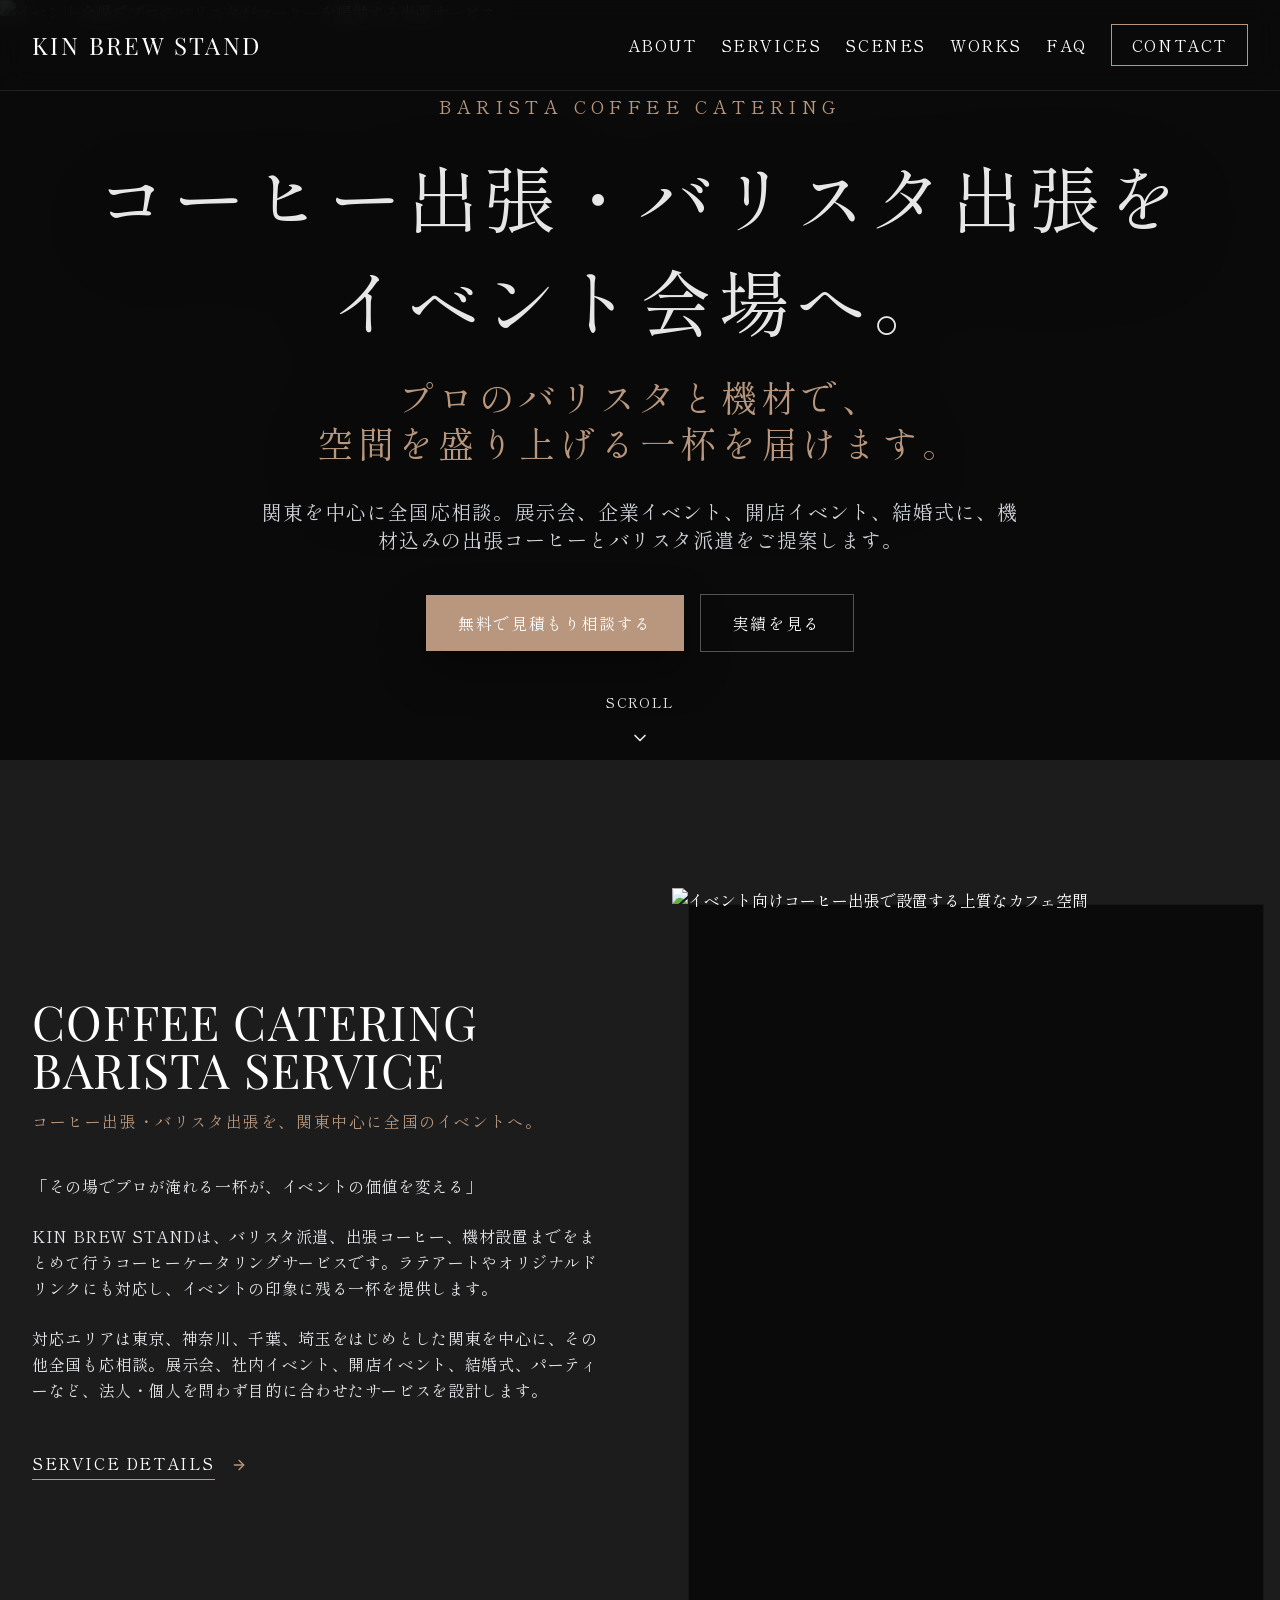
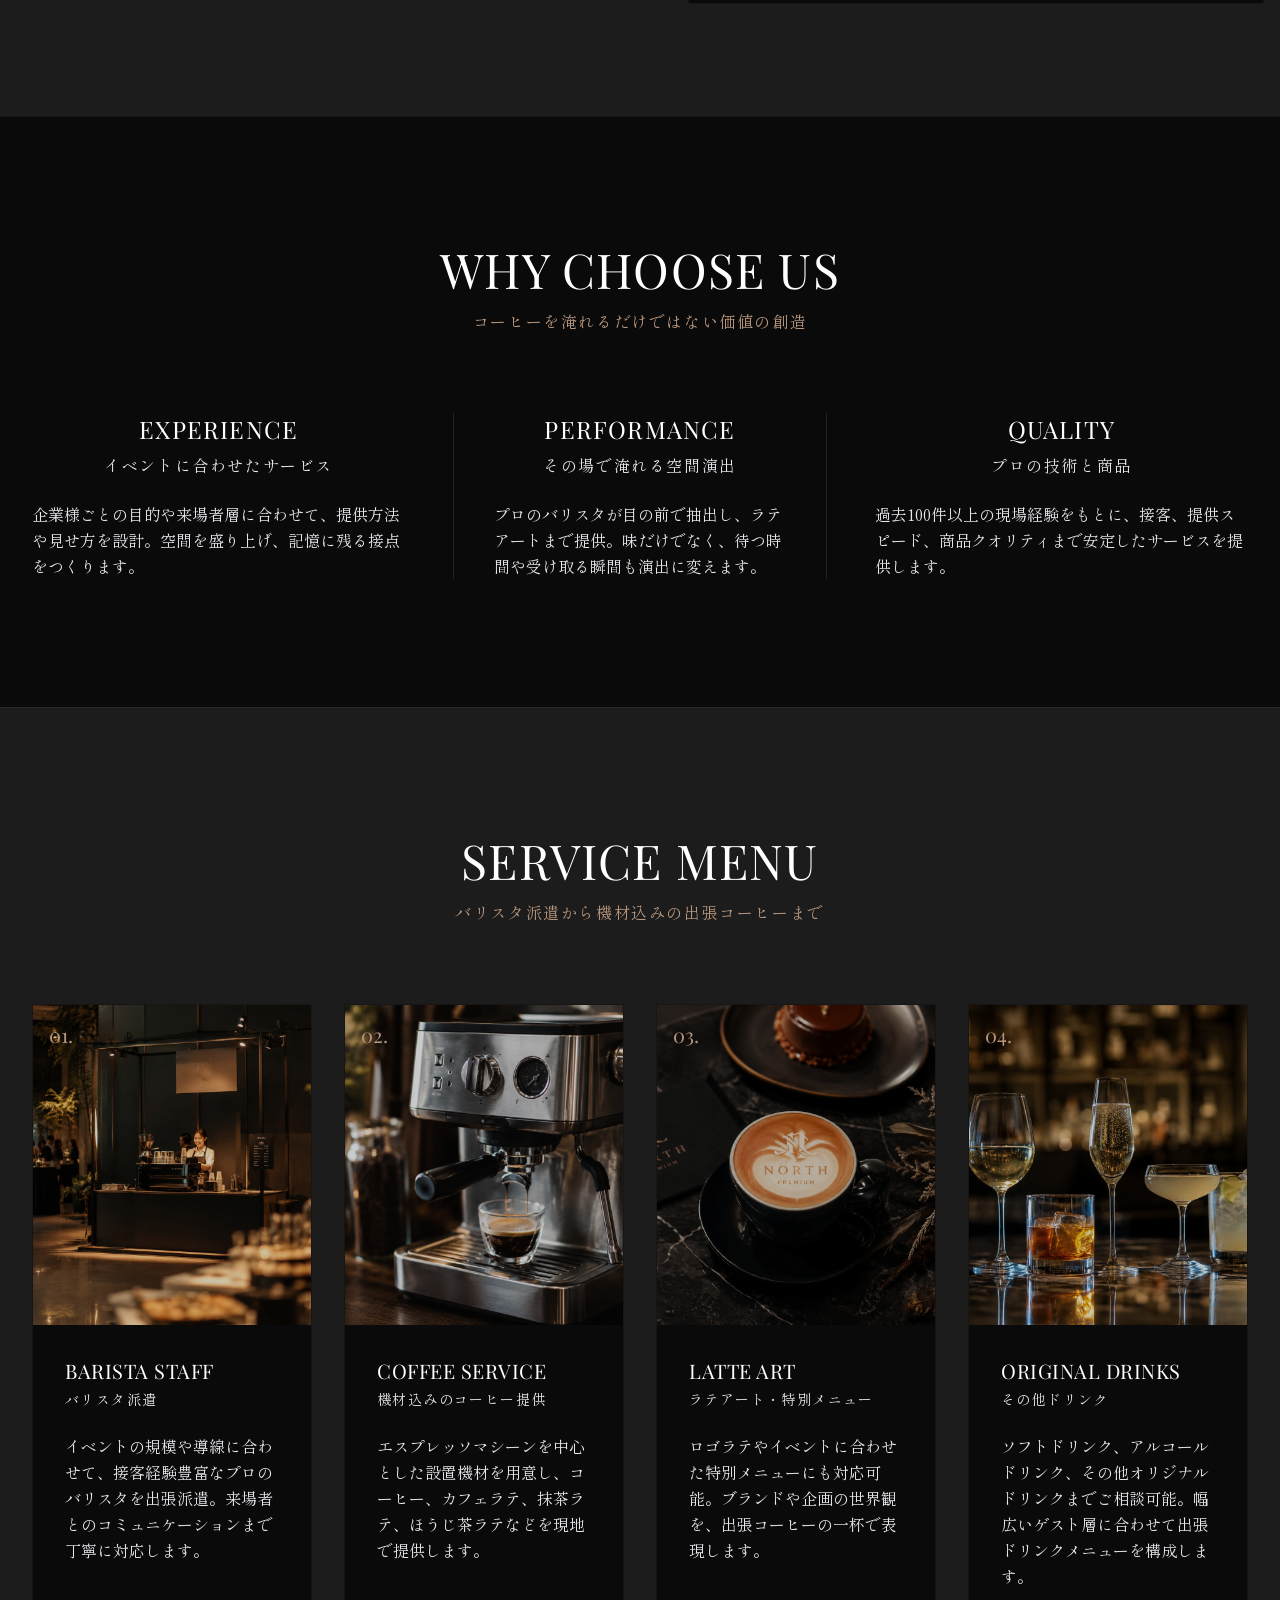
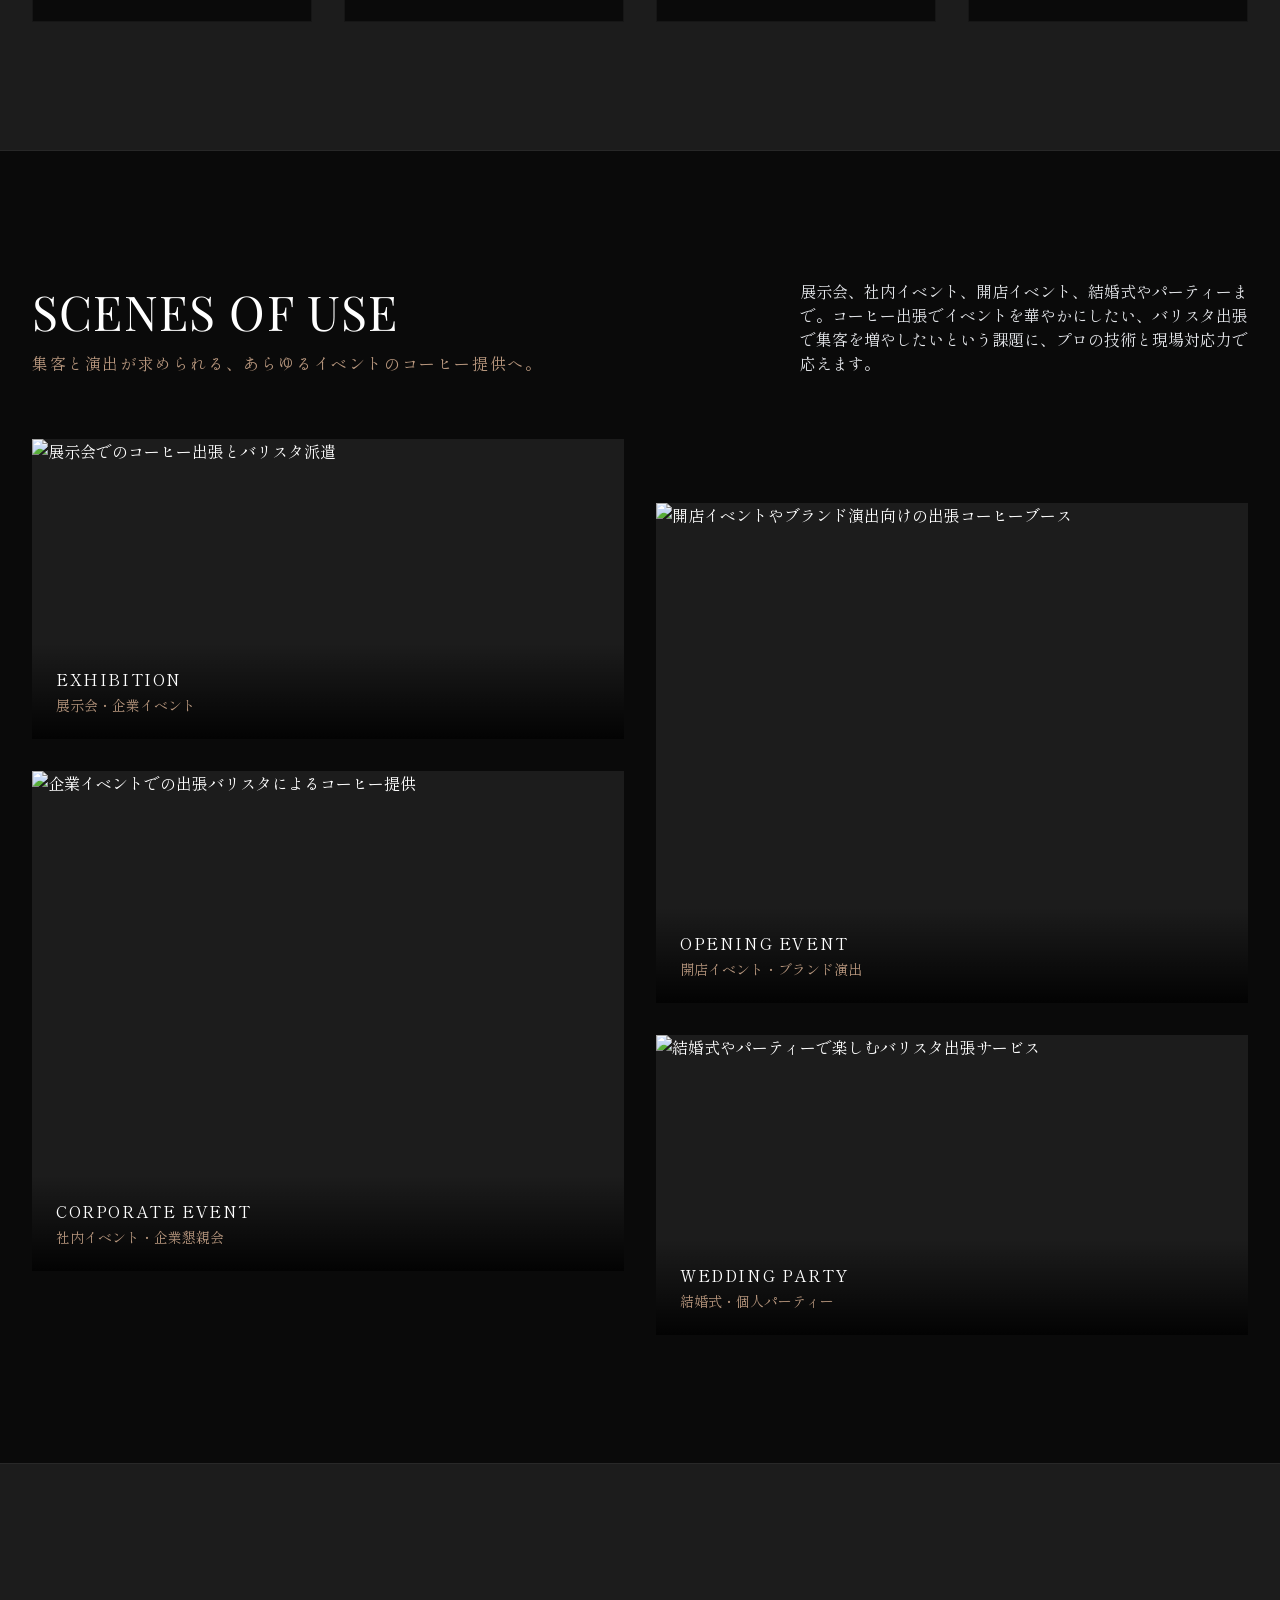
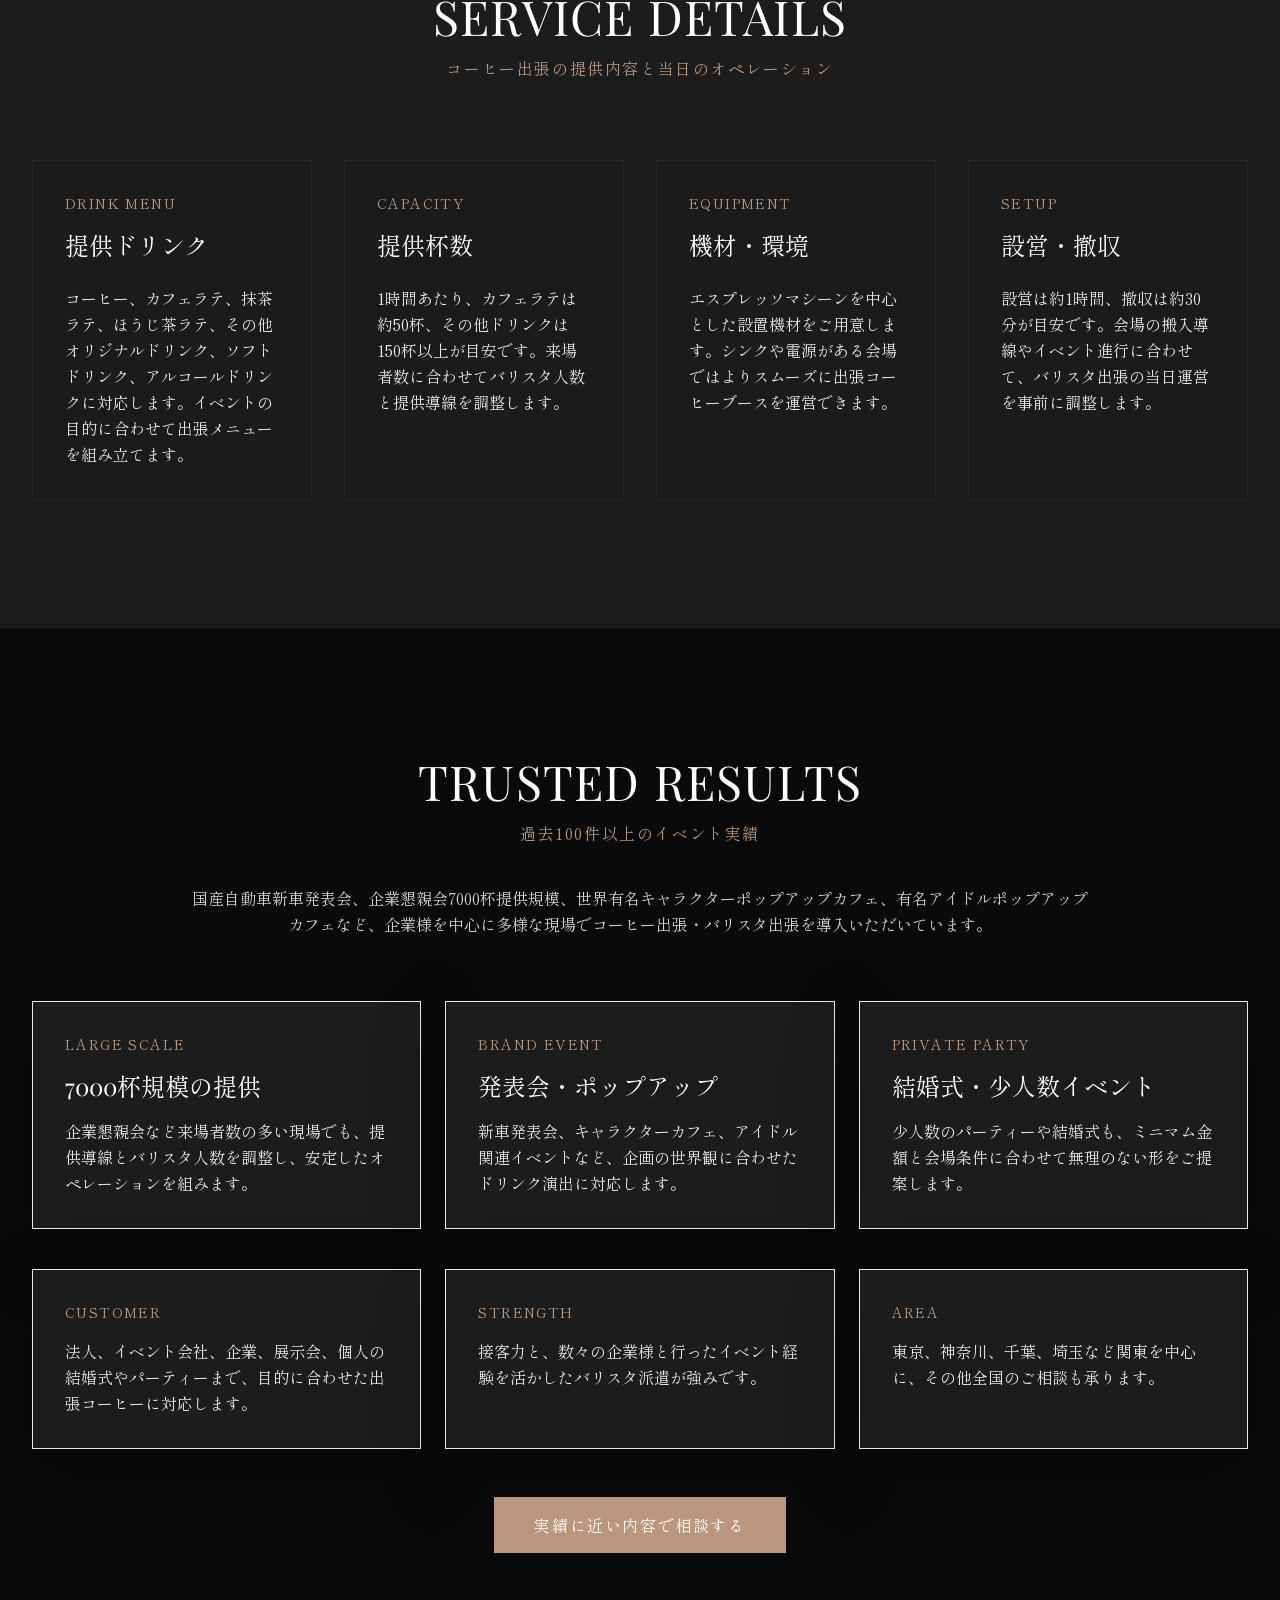
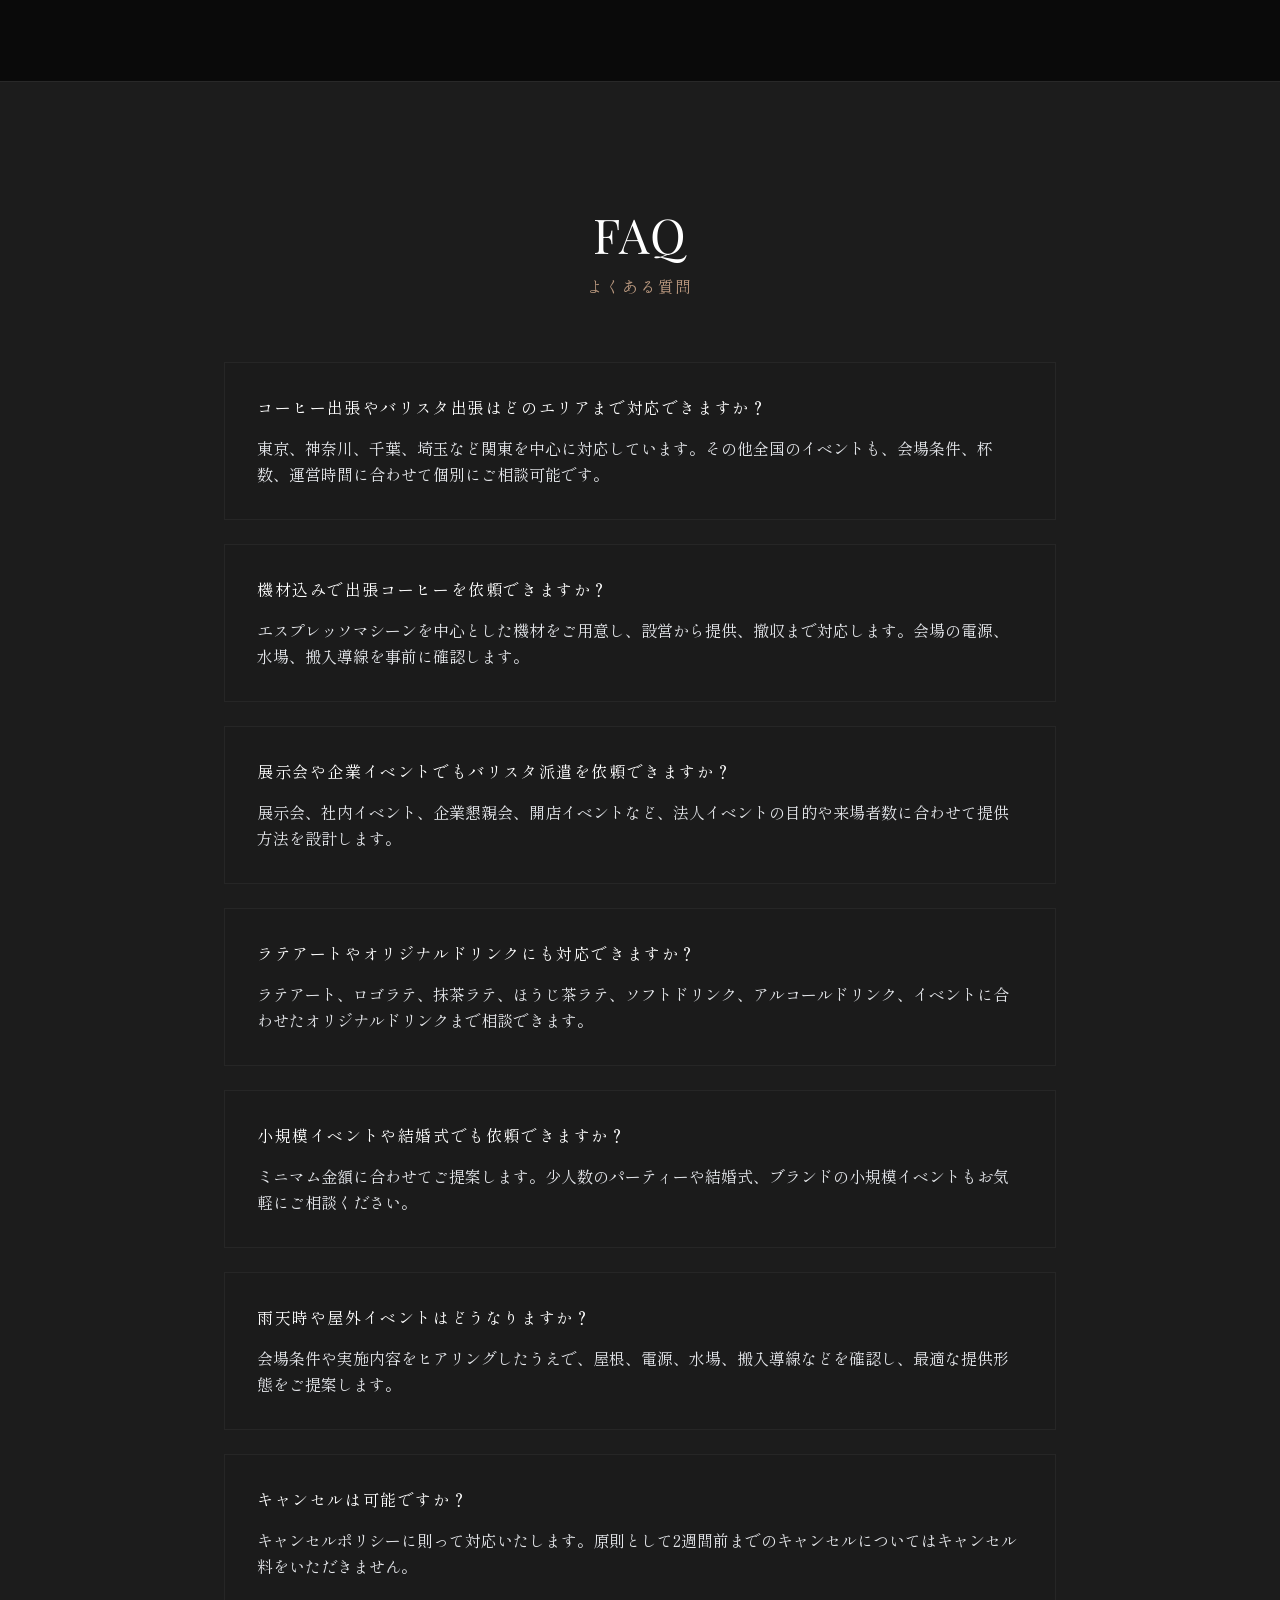
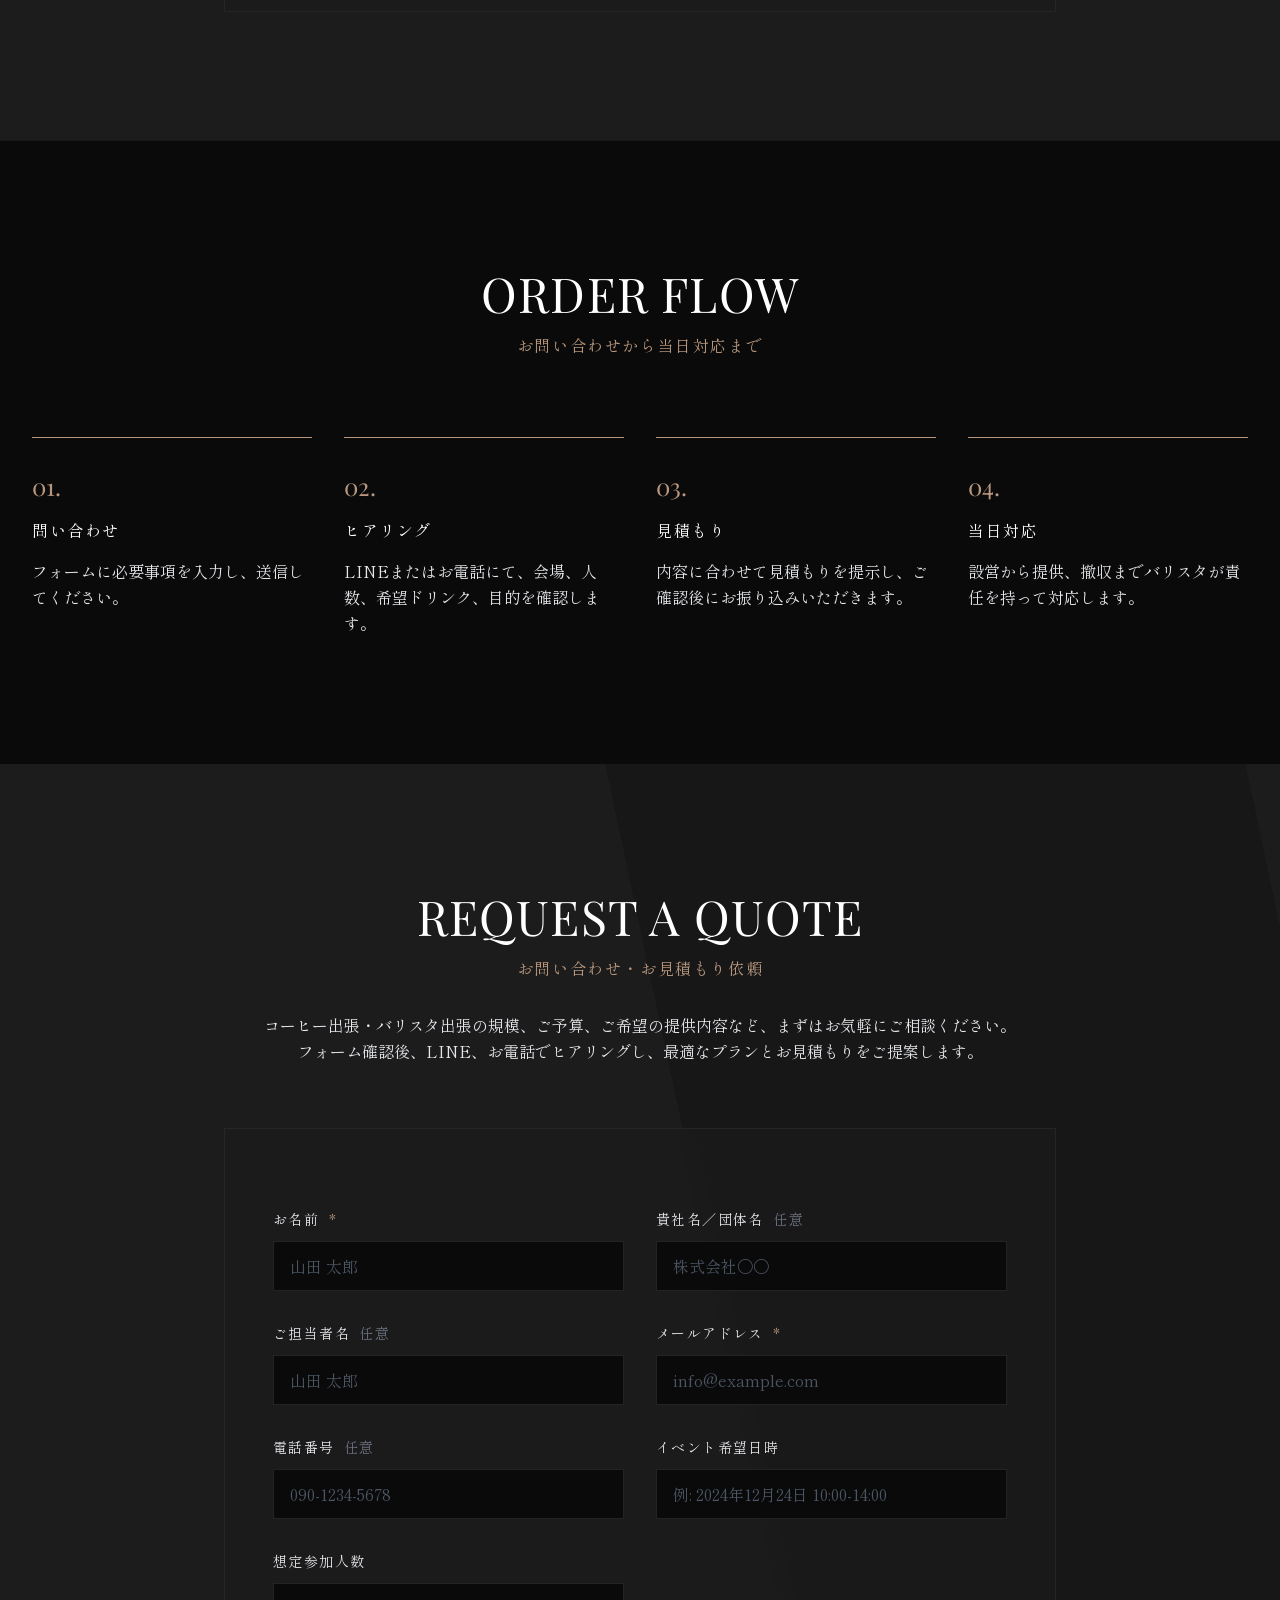
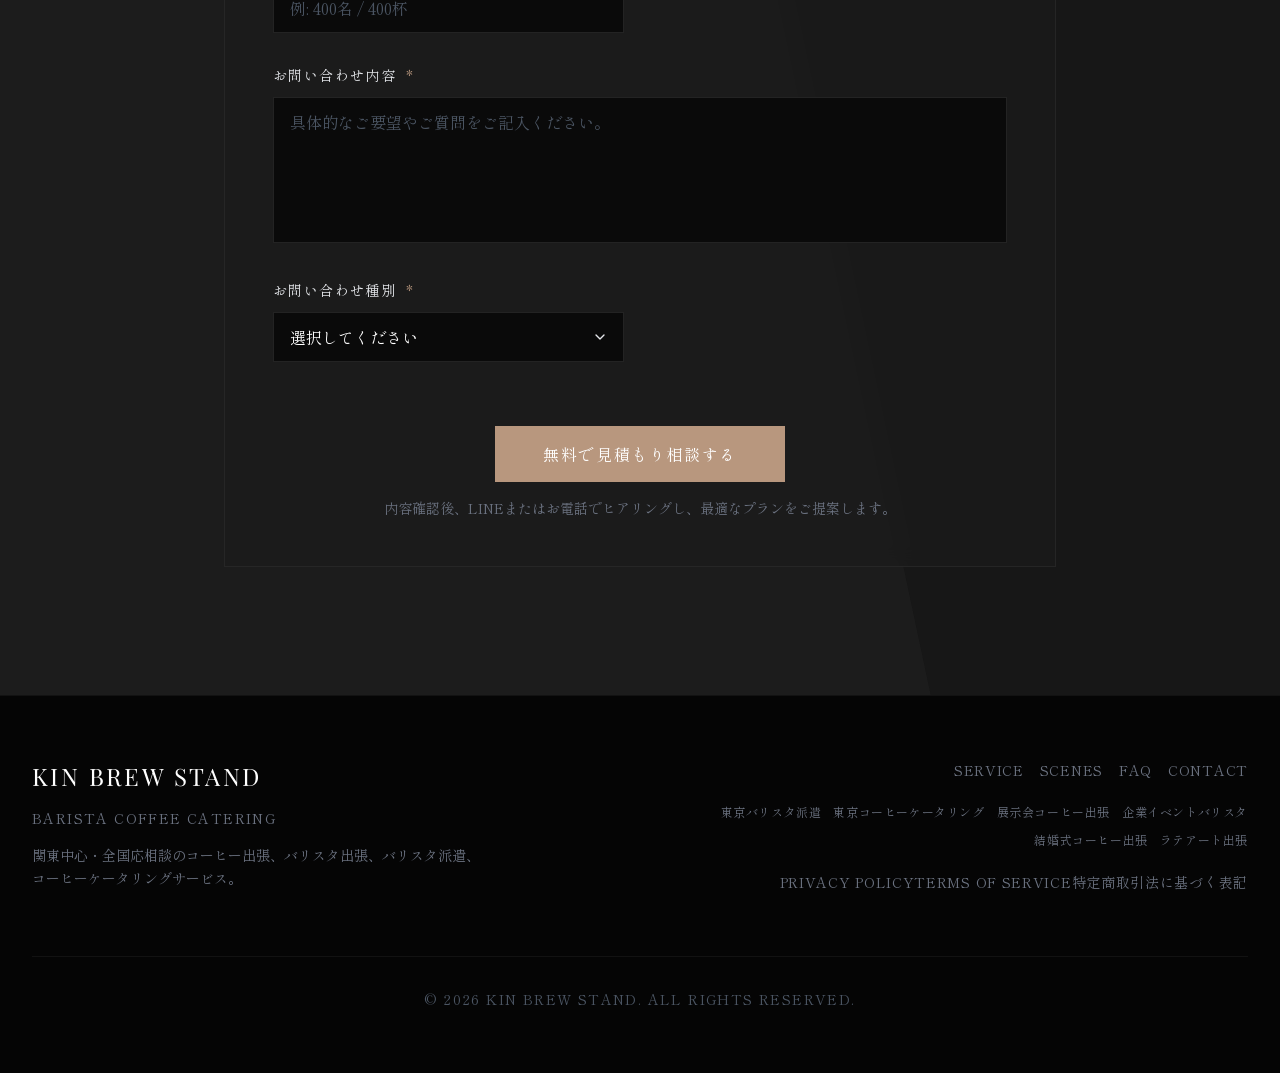
==== index.html @ e9551ecf "Google Search Console 所有権確認用 meta タグを全ページに追加 Co-Authored-By: Claude Opus 4.7 (1M context) <noreply@a" ====
<!DOCTYPE html>
<html lang="ja" title="">
  <head>
    <meta charset="utf-8"/>
    <meta content="width=device-width, initial-scale=1.0" name="viewport"/>
    <meta name="google-site-verification" content="CAPxAKlNbHM6rNiv1caAQM5U3VAvDpaFXAcSjMBrHOE" />
    <title>コーヒー出張・バリスタ出張なら KIN BREW STAND | 関東中心・全国応相談</title>
    <meta content="KIN BREW STANDは、関東を中心に全国応相談のコーヒー出張・バリスタ出張サービスです。プロのバリスタ派遣、機材込みのコーヒー提供、ラテアート、オリジナルドリンクで展示会・企業イベント・結婚式を演出します。" name="description"/>
    <meta content="コーヒー出張,バリスタ出張,出張バリスタ,バリスタ派遣,コーヒーケータリング,出張コーヒー,イベント コーヒー,ラテアート 出張,関東 バリスタ派遣" name="keywords"/>
    <meta content="index, follow, max-image-preview:large" name="robots"/>
    <meta content="telephone=no" name="format-detection"/>
    <meta content="#0A0A0A" name="theme-color"/>
    <link href="https://kin-brew-stand.com/" rel="canonical"/>
    <meta content="コーヒー出張・バリスタ出張なら KIN BREW STAND | 関東中心・全国応相談" property="og:title"/>
    <meta content="プロのバリスタと機材をイベント会場へ。関東を中心に全国応相談で、出張コーヒー、バリスタ派遣、ラテアート、オリジナルドリンクを提供します。" property="og:description"/>
    <meta content="website" property="og:type"/>
    <meta content="https://kin-brew-stand.com/" property="og:url"/>
    <meta content="KIN BREW STAND" property="og:site_name"/>
    <meta content="ja_JP" property="og:locale"/>
    <meta content="https://kin-brew-stand.com/img/hero.jpg" property="og:image"/>
    <meta content="summary_large_image" name="twitter:card"/>
    <meta content="コーヒー出張・バリスタ出張なら KIN BREW STAND" name="twitter:title"/>
    <meta content="関東中心・全国応相談。プロのバリスタ派遣と機材込みの出張コーヒーサービス。" name="twitter:description"/>
    <meta content="https://kin-brew-stand.com/img/hero.jpg" name="twitter:image"/>
    <link href="https://fonts.googleapis.com" rel="preconnect"/>
    <link crossorigin="" href="https://fonts.gstatic.com" rel="preconnect"/>
    <link href="https://fonts.googleapis.com/css2?family=Shippori+Mincho:wght@400;500;600;700&display=swap" rel="stylesheet"/>
    <link href="img/favicon.svg" rel="icon" type="image/svg+xml"/>
    <link href="img/favicon.svg" rel="apple-touch-icon"/>
    <link href="styles/base.css" rel="stylesheet"/>
    <link href="styles/tailwind.generated.css" rel="stylesheet"/>
    <link href="styles/editor-overlays.css" rel="stylesheet"/>
    <link href="styles/theme.css" rel="stylesheet"/>
    <script type="application/ld+json">
      {
        "@context": "https://schema.org",
        "@graph": [
          {
            "@type": "Organization",
            "@id": "https://kin-brew-stand.com/#organization",
            "url": "https://kin-brew-stand.com/",
            "name": "KIN BREW STAND",
            "description": "関東を中心に全国応相談で、バリスタ派遣、機材込みのコーヒー提供、ラテアート、オリジナルドリンクに対応する出張コーヒーケータリングサービスです。",
            "areaServed": [
              {
                "@type": "AdministrativeArea",
                "name": "関東"
              },
              {
                "@type": "Country",
                "name": "日本"
              }
            ]
          },
          {
            "@type": "Service",
            "name": "コーヒー出張・バリスタ出張サービス",
            "serviceType": [
              "コーヒー出張",
              "バリスタ出張",
              "バリスタ派遣",
              "コーヒーケータリング"
            ],
            "provider": {
              "@type": "Organization",
              "@id": "https://kin-brew-stand.com/#organization",
              "name": "KIN BREW STAND"
            },
            "areaServed": "関東中心・全国応相談",
            "description": "展示会、企業イベント、開店イベント、結婚式、パーティーに、プロのバリスタと機材を持ち込み、その場でコーヒーやカフェラテ、ラテアート、オリジナルドリンクを提供します。"
          },
          {
            "@type": "FAQPage",
            "mainEntity": [
              {
                "@type": "Question",
                "name": "コーヒー出張やバリスタ出張はどのエリアまで対応できますか？",
                "acceptedAnswer": {
                  "@type": "Answer",
                  "text": "関東を中心に対応しています。その他全国のイベントも、会場条件、杯数、運営時間に合わせて個別にご相談可能です。"
                }
              },
              {
                "@type": "Question",
                "name": "機材込みで出張コーヒーを依頼できますか？",
                "acceptedAnswer": {
                  "@type": "Answer",
                  "text": "エスプレッソマシーンを中心とした機材をご用意し、設営から提供、撤収まで対応します。会場の電源、水場、搬入導線を事前に確認します。"
                }
              },
              {
                "@type": "Question",
                "name": "展示会や企業イベントでもバリスタ派遣を依頼できますか？",
                "acceptedAnswer": {
                  "@type": "Answer",
                  "text": "展示会、社内イベント、企業懇親会、開店イベントなど、法人イベントの目的や来場者数に合わせて提供方法を設計します。"
                }
              },
              {
                "@type": "Question",
                "name": "ラテアートやオリジナルドリンクにも対応できますか？",
                "acceptedAnswer": {
                  "@type": "Answer",
                  "text": "ラテアート、ロゴラテ、抹茶ラテ、ほうじ茶ラテ、ソフトドリンク、アルコールドリンク、イベントに合わせたオリジナルドリンクまで相談できます。"
                }
              }
            ]
          }
        ]
      }
    </script>
  </head>
  <body>
    <div data-page="home" id="root">
      <div class="min-h-screen bg-primary text-white selection:bg-accent selection:text-white pb-20 md:pb-0">
        <header class="fixed top-0 w-full z-50 transition-all duration-500 bg-[#0A0A0A]/60 backdrop-blur-md border-b border-white/10 py-6" title="">
          <div class="max-w-7xl mx-auto px-4 md:px-6 lg:px-8">
            <div class="flex justify-between items-center">
              <a
                class="site-logo group flex flex-col items-start"
                href="#home"
                style="text-decoration:none;color:inherit">
                <span class="font-serif text-xl md:text-2xl tracking-widest text-white group-hover:text-accent transition-colors duration-300">KIN BREW STAND</span>
              </a>

              <nav class="hidden md:flex items-center gap-4 lg:gap-6" title="">
                <a
                  class="text-sm lg:text-base tracking-widest text-gray-200 hover:text-white transition-colors duration-300"
                  href="#about"
                  style="text-decoration:none;color:inherit">ABOUT</a>
                <a
                  class="text-sm lg:text-base tracking-widest text-gray-200 hover:text-white transition-colors duration-300"
                  href="#services"
                  style="text-decoration:none;color:inherit">SERVICES</a>
                <a
                  class="text-sm lg:text-base tracking-widest text-gray-200 hover:text-white transition-colors duration-300"
                  href="#scenes"
                  style="text-decoration:none;color:inherit">
                  SCENES
                </a>
                <a
                  class="text-sm lg:text-base tracking-widest text-gray-200 hover:text-white transition-colors duration-300"
                  href="#works"
                  style="text-decoration:none;color:inherit">WORKS</a>
                <a
                  class="text-sm lg:text-base tracking-widest text-gray-200 hover:text-white transition-colors duration-300"
                  href="#faq"
                  style="text-decoration:none;color:inherit">FAQ</a>
                <a
                  class="px-5 py-2 border border-accent text-accent hover:bg-accent hover:text-white transition-all duration-300 text-sm lg:text-base tracking-widest"
                  href="#contact"
                  style="text-decoration:none;color:inherit">CONTACT</a>
              </nav>

              <button
                aria-controls="mobile-menu"
                aria-expanded="false"
                aria-label="Toggle menu"
                class="md:hidden text-white p-2"
                id="mobile-menu-button">
                <svg
                  aria-hidden="true"
                  class="lucide lucide-menu w-6 h-6"
                  fill="none"
                  height="24"
                  id="mobile-menu-icon"
                  stroke="currentColor"
                  stroke-linecap="round"
                  stroke-linejoin="round"
                  stroke-width="2"
                  viewbox="0 0 24 24"
                  width="24"
                  xmlns="http://www.w3.org/2000/svg">
                  <path d="M4 12h16">
                  </path>
                  <path d="M4 18h16">
                  </path>
                  <path d="M4 6h16">
                  </path>
                </svg>
                <svg
                  aria-hidden="true"
                  class="lucide lucide-x w-6 h-6 hidden"
                  fill="none"
                  height="24"
                  id="mobile-close-icon"
                  stroke="currentColor"
                  stroke-linecap="round"
                  stroke-linejoin="round"
                  stroke-width="2"
                  viewbox="0 0 24 24"
                  width="24"
                  xmlns="http://www.w3.org/2000/svg">
                  <path d="M18 6 6 18">
                  </path>
                  <path d="m6 6 12 12">
                  </path>
                </svg>
              </button>
            </div>
          </div>
          <div
            class="md:hidden absolute top-full left-0 w-full bg-[#0A0A0A]/60 backdrop-blur-md border-b border-white/10 transition-all duration-300 overflow-hidden max-h-0 opacity-0"
            id="mobile-menu">
            <div class="flex flex-col px-4 py-6 space-y-6">
              <a
                class="text-left text-base tracking-widest text-gray-300 hover:text-accent"
                href="#about"
                style="text-decoration:none;color:inherit">ABOUT</a>
              <a
                class="text-left text-base tracking-widest text-gray-300 hover:text-accent"
                href="#services"
                style="text-decoration:none;color:inherit">SERVICES</a>
              <a
                class="text-left text-base tracking-widest text-gray-300 hover:text-accent"
                href="#scenes"
                style="text-decoration:none;color:inherit">
                SCENES
              </a>
              <a
                class="text-left text-base tracking-widest text-gray-300 hover:text-accent"
                href="#works"
                style="text-decoration:none;color:inherit">WORKS</a>
              <a
                class="text-left text-base tracking-widest text-gray-300 hover:text-accent"
                href="#faq"
                style="text-decoration:none;color:inherit">FAQ</a>
              <a
                class="w-full px-6 py-3 bg-accent text-white text-base tracking-widest text-center"
                href="#contact"
                style="text-decoration:none;color:inherit">CONTACT</a>
            </div>
          </div>
        </header>

        <main>

          <section class="relative w-full min-h-screen md:min-h-[760px] flex items-center justify-center overflow-hidden bg-primary py-28 md:py-0" id="home">
            <div class="absolute inset-0 z-0">
              <img
                alt="イベント会場でプロのバリスタがコーヒーを提供する出張サービス"
                class="w-full h-full object-cover opacity-60"
                fetchpriority="high"
                src="https://kin-brew-stand.com/img/hero.jpg"
                title=""/>
              <div class="absolute inset-0 bg-gradient-to-b from-[#0A0A0A]/60 via-[#0A0A0A]/40 to-[#0A0A0A] pointer-events-none">
              </div>
            </div>
            <div class="relative z-10 max-w-7xl mx-auto px-4 md:px-6 lg:px-8 w-full flex flex-col items-center text-center mt-20" title="">
              <div class="opacity-0 animate-fadeIn">
                <p class="text-accent tracking-[0.3em] text-base md:text-lg mb-6 font-light">
                  BARISTA COFFEE CATERING
                </p>
              </div>
              <h1 class="font-serif text-3xl md:text-5xl lg:text-6xl xl:text-7xl text-white tracking-[0.08em] mb-8 opacity-0 animate-slideInUp delay-200 drop-shadow-[0_18px_45px_rgba(0,0,0,0.45)]" style="font-family:'Shippori Mincho', serif;" title="">
                <span class="block leading-[1.45] text-white/90">コーヒー出張・バリスタ出張を<br class="hidden md:block">イベント会場へ。</span>
                <span class="block mt-5 text-lg md:text-2xl lg:text-3xl xl:text-4xl font-normal tracking-[0.12em] text-white/90"><span class="leading-[1.3] text-accent">プロのバリスタと機材で、<br>空間を盛り上げる一杯を届けます。</span></span>
              </h1>
              <p class="text-gray-300 text-lg md:text-xl font-light tracking-wider max-w-3xl mx-auto opacity-0 animate-slideInUp delay-400" title="">
                関東を中心に全国応相談。展示会、企業イベント、開店イベント、結婚式に、機材込みの出張コーヒーとバリスタ派遣をご提案します。
              </p>
              <div class="mt-10 flex flex-col sm:flex-row items-center justify-center gap-4 opacity-0 animate-fadeIn delay-500">
                <a
                  class="w-full sm:w-auto px-8 py-4 bg-accent text-white hover:bg-[#A6856C] transition-colors tracking-widest text-base shadow-[0_18px_45px_rgba(0,0,0,0.35)]"
                  href="#contact"
                  style="text-decoration:none;color:inherit">無料で見積もり相談する</a>
                <a
                  class="w-full sm:w-auto px-8 py-4 border border-white/30 text-white hover:border-accent hover:text-accent transition-colors tracking-widest text-base"
                  href="#works"
                  style="text-decoration:none;color:inherit">実績を見る</a>
              </div>

              <div class="mt-10 opacity-0 animate-fadeIn delay-500">
                <button class="flex flex-col items-center text-gray-200 hover:text-accent transition-colors duration-300">
                  <span class="text-sm tracking-widest mb-4">SCROLL</span>
                  <svg
                    aria-hidden="true"
                    class="lucide lucide-chevron-down w-5 h-5 animate-bounce-subtle"
                    fill="none"
                    height="24"
                    stroke="currentColor"
                    stroke-linecap="round"
                    stroke-linejoin="round"
                    stroke-width="2"
                    viewbox="0 0 24 24"
                    width="24"
                    xmlns="http://www.w3.org/2000/svg">
                    <path d="m6 9 6 6 6-6">
                    </path>
                  </svg>
                </button>
              </div>
            </div>
          </section>

          <section
            class="w-full bg-secondary py-24 md:py-32"
            id="about"
            title="">
            <div class="max-w-7xl mx-auto px-4 md:px-6 lg:px-8">
              <div class="grid grid-cols-1 lg:grid-cols-2 gap-16 items-center opacity-100">
                <div class="transition-all duration-1000 animate-slideInLeft">
                  <h2 class="font-serif text-3xl md:text-5xl text-white mb-4 tracking-wide">
                    COFFEE CATERING
                    <br/>
                    BARISTA SERVICE
                  </h2>
                  <p class="text-accent tracking-widest text-base mb-10">
                    コーヒー出張・バリスタ出張を、関東中心に全国のイベントへ。
                  </p>
                  <div class="space-y-6 text-gray-200 font-light leading-relaxed tracking-[0.04em]" style="font-family:'Shippori Mincho', serif;">
                    <p>
                      「その場でプロが淹れる一杯が、イベントの価値を変える」
                    </p>
                    <p>
                      KIN BREW STANDは、バリスタ派遣、出張コーヒー、機材設置までをまとめて行うコーヒーケータリングサービスです。ラテアートやオリジナルドリンクにも対応し、イベントの印象に残る一杯を提供します。
                    </p>
                    <p>
                      対応エリアは東京、神奈川、千葉、埼玉をはじめとした関東を中心に、その他全国も応相談。展示会、社内イベント、開店イベント、結婚式、パーティーなど、法人・個人を問わず目的に合わせたサービスを設計します。
                    </p>
                  </div>
                  <div class="mt-12">
                    <a
                      class="flex items-center gap-4 text-base tracking-widest text-white group"
                      href="#details"
                      style="text-decoration:none;color:inherit">
                      <span class="border-b border-accent pb-1 group-hover:text-accent transition-colors">SERVICE DETAILS</span>
                      <svg
                        aria-hidden="true"
                        class="lucide lucide-arrow-right w-4 h-4 text-accent group-hover:translate-x-2 transition-transform"
                        fill="none"
                        height="24"
                        stroke="currentColor"
                        stroke-linecap="round"
                        stroke-linejoin="round"
                        stroke-width="2"
                        viewbox="0 0 24 24"
                        width="24"
                        xmlns="http://www.w3.org/2000/svg">
                        <path d="M5 12h14">
                        </path>
                        <path d="m12 5 7 7-7 7">
                        </path>
                      </svg>
                    </a>
                  </div>
                </div>
                <div class="relative h-[500px] lg:h-[700px] w-full transition-all duration-1000 delay-200 animate-slideInRight">
                  <div class="absolute inset-0 bg-primary transform translate-x-4 translate-y-4 border border-white/5" title="">
                  </div>
                  <img
                    alt="イベント向けコーヒー出張で設置する上質なカフェ空間"
                    class="absolute inset-0 w-full h-full object-cover grayscale-[20%] contrast-125"
                    loading="lazy"
                    src="https://kin-brew-stand.com/img/about.jpg"
                    title=""/>
                </div>
              </div>
            </div>
          </section>

          <section
            class="w-full bg-primary py-24 md:py-32 border-t border-white/5"
            id="features"
            title="">
            <div class="max-w-7xl mx-auto px-4 md:px-6 lg:px-8">
              <div class="text-center mb-20">
                <h2 class="font-serif text-3xl md:text-5xl text-white mb-4 tracking-wide">
                  WHY CHOOSE US
                </h2>
                <p class="text-accent tracking-widest text-base">
                  コーヒーを淹れるだけではない価値の創造
                </p>
              </div>
              <div class="grid grid-cols-1 md:grid-cols-3 gap-12" title="">
                <div class="flex flex-col items-center text-center transition-all duration-700 opacity-100 translate-y-0" style="transition-delay: 0ms;">
                  <h3 class="font-serif text-2xl text-white mb-2 tracking-wider">
                    EXPERIENCE
                  </h3>
                  <p class="text-base text-gray-200 tracking-widest mb-6">
                    イベントに合わせたサービス
                  </p>
                  <p class="text-gray-200 font-light leading-relaxed text-base text-left">
                    企業様ごとの目的や来場者層に合わせて、提供方法や見せ方を設計。空間を盛り上げ、記憶に残る接点をつくります。
                  </p>
                </div>
                <div class="flex flex-col items-center text-center border-y md:border-y-0 md:border-x border-white/10 py-10 md:py-0 md:px-10 transition-all duration-700 opacity-100 translate-y-0" style="transition-delay: 200ms;">
                  <h3 class="font-serif text-2xl text-white mb-2 tracking-wider">
                    PERFORMANCE
                  </h3>
                  <p class="text-base text-gray-200 tracking-widest mb-6">
                    その場で淹れる空間演出
                  </p>
                  <p class="text-gray-200 font-light leading-relaxed text-base text-left">
                    プロのバリスタが目の前で抽出し、ラテアートまで提供。味だけでなく、待つ時間や受け取る瞬間も演出に変えます。
                  </p>
                </div>
                <div class="flex flex-col items-center text-center transition-all duration-700 opacity-100 translate-y-0" style="transition-delay: 400ms;">
                   <h3 class="font-serif text-2xl text-white mb-2 tracking-wider">
                    QUALITY
                  </h3>
                  <p class="text-base text-gray-200 tracking-widest mb-6">
                    プロの技術と商品
                  </p>
                  <p class="text-gray-200 font-light leading-relaxed text-base text-left">
                    過去100件以上の現場経験をもとに、接客、提供スピード、商品クオリティまで安定したサービスを提供します。
                  </p>
                </div>
              </div>
            </div>
          </section>

          <section
            class="w-full bg-secondary py-24 md:py-32 border-y border-white/5"
            id="services"
            title="">
            <div class="max-w-7xl mx-auto px-4 md:px-6 lg:px-8">
              <div class="text-center mb-20">
                <h2 class="font-serif text-3xl md:text-5xl text-white mb-4 tracking-wide">
                  SERVICE MENU
                </h2>
                <p class="text-accent tracking-widest text-base">
                  バリスタ派遣から機材込みの出張コーヒーまで
                </p>
              </div>
              <div class="grid grid-cols-1 md:grid-cols-2 lg:grid-cols-4 gap-8">
                <div class="group relative flex flex-col bg-primary border border-white/5 overflow-hidden transition-all duration-700 opacity-100 translate-y-0" style="transition-delay: 0ms;">
                  <div class="relative h-80 overflow-hidden">
                    <div class="absolute inset-0 bg-black/20 z-10">
                    </div>
                    <img
                      alt="イベント会場で接客する出張バリスタスタッフ"
                      class="w-full h-full object-cover transform group-hover:scale-110 transition-transform duration-1000"
                      loading="lazy"
                      src="img/barista-staff.png"/>
                    <div class="absolute top-4 left-4 z-20">
                      <span class="font-serif text-accent text-xl">01.</span>
                    </div>
                  </div>
                  <div class="p-8 flex flex-col flex-grow">
                    <h3 class="font-serif text-xl text-white mb-1 tracking-wide">
                      BARISTA STAFF
                    </h3>
                    <p class="text-sm text-gray-200 tracking-widest mb-6 uppercase">
                      バリスタ派遣
                    </p>
                    <p class="text-base text-gray-200 font-light leading-relaxed ">
                      イベントの規模や導線に合わせて、接客経験豊富なプロのバリスタを出張派遣。来場者とのコミュニケーションまで丁寧に対応します。
                    </p>
                  </div>
                </div>
                <div class="group relative flex flex-col bg-primary border border-white/5 overflow-hidden transition-all duration-700 opacity-100 translate-y-0" style="transition-delay: 150ms;">
                  <div class="relative h-80 overflow-hidden">
                    <div class="absolute inset-0 bg-black/20 z-10">
                    </div>
                    <img
                      alt="機材込みで提供する出張コーヒーサービス"
                      class="w-full h-full object-cover transform group-hover:scale-110 transition-transform duration-1000"
                      loading="lazy"
                      src="img/macine.png"/>
                    <div class="absolute top-4 left-4 z-20">
                      <span class="font-serif text-accent text-xl">02.</span>
                    </div>
                  </div>
                  <div class="p-8 flex flex-col flex-grow">
                    <h3 class="font-serif text-xl text-white mb-1 tracking-wide">
                      COFFEE SERVICE
                    </h3>
                    <p class="text-sm text-gray-200 tracking-widest mb-6 uppercase">
                      機材込みのコーヒー提供
                    </p>
                    <p class="text-base text-gray-200 font-light leading-relaxed ">
                      エスプレッソマシーンを中心とした設置機材を用意し、コーヒー、カフェラテ、抹茶ラテ、ほうじ茶ラテなどを現地で提供します。
                    </p>
                  </div>
                </div>
                <div class="group relative flex flex-col bg-primary border border-white/5 overflow-hidden transition-all duration-700 opacity-100 translate-y-0" style="transition-delay: 300ms;">
                  <div class="relative h-80 overflow-hidden">
                    <div class="absolute inset-0 bg-black/20 z-10">
                    </div>
                    <img
                      alt="出張バリスタが提供するラテアート"
                      class="w-full h-full object-cover transform group-hover:scale-110 transition-transform duration-1000"
                      loading="lazy"
                      src="img/late.png"/>
                    <div class="absolute top-4 left-4 z-20">
                      <span class="font-serif text-accent text-xl">03.</span>
                    </div>
                  </div>
                  <div class="p-8 flex flex-col flex-grow" title="">
                    <h3 class="font-serif text-xl text-white mb-1 tracking-wide">
                      LATTE ART
                    </h3>
                    <p class="text-sm text-gray-200 tracking-widest mb-6 uppercase">
                      ラテアート・特別メニュー
                    </p>
                    <p class="text-base text-gray-200 font-light leading-relaxed ">
                      ロゴラテやイベントに合わせた特別メニューにも対応可能。ブランドや企画の世界観を、出張コーヒーの一杯で表現します。
                    </p>
                  </div>
                </div>
                <div class="group relative flex flex-col bg-primary border border-white/5 overflow-hidden transition-all duration-700 opacity-100 translate-y-0" style="transition-delay: 450ms;">
                  <div class="relative h-80 overflow-hidden">
                    <div class="absolute inset-0 bg-black/20 z-10">
                    </div>
                    <img
                      alt="イベントに合わせたオリジナルドリンクの出張提供"
                      class="w-full h-full object-cover transform group-hover:scale-110 transition-transform duration-1000"
                      loading="lazy"
                      src="img/drink.png"/>
                    <div class="absolute top-4 left-4 z-20">
                      <span class="font-serif text-accent text-xl">04.</span>
                    </div>
                  </div>
                  <div class="p-8 flex flex-col flex-grow">
                    <h3 class="font-serif text-xl text-white mb-1 tracking-wide">
                      ORIGINAL DRINKS
                    </h3>
                    <p class="text-sm text-gray-200 tracking-widest mb-6 uppercase">
                      その他ドリンク
                    </p>
                    <p class="text-base text-gray-200 font-light leading-relaxed ">
                      ソフトドリンク、アルコールドリンク、その他オリジナルドリンクまでご相談可能。幅広いゲスト層に合わせて出張ドリンクメニューを構成します。
                    </p>
                  </div>
                </div>
              </div>
            </div>
          </section>

          <section
            class="w-full bg-primary py-24 md:py-32"
            id="scenes"
            title="">
            <div class="max-w-7xl mx-auto px-4 md:px-6 lg:px-8">
              <div class="flex flex-col md:flex-row justify-between items-end mb-16 gap-8" title="">
                <div>
                  <h2 class="font-serif text-3xl md:text-5xl text-white mb-4 tracking-wide">
                    SCENES OF USE
                  </h2>
                  <p class="text-accent tracking-widest text-base">
                    集客と演出が求められる、あらゆるイベントのコーヒー提供へ。
                  </p>
                </div>
                <p class="text-gray-200 font-light text-base max-w-md">
                  展示会、社内イベント、開店イベント、結婚式やパーティーまで。コーヒー出張でイベントを華やかにしたい、バリスタ出張で集客を増やしたいという課題に、プロの技術と現場対応力で応えます。
                </p>
              </div>
              <div class="grid grid-cols-1 md:grid-cols-2 gap-6 md:gap-8" title="">
                <div class="flex flex-col gap-6 md:gap-8">
                  <div class="relative group overflow-hidden bg-secondary transition-all duration-700 opacity-100 translate-y-0">
                    <img
                      alt="展示会でのコーヒー出張とバリスタ派遣"
                      class="w-full h-[300px] object-cover opacity-100 transform group-hover:scale-110 transition-transform duration-1000"
                      loading="lazy"
                      src="https://kin-brew-stand.com/img/gallery-exhibition.jpg"/>
                    <div class="absolute bottom-0 left-0 w-full p-6 bg-gradient-to-t from-black/90 to-transparent" title="">
                      <h3 class="text-white tracking-widest text-base mb-1" title="">
                        EXHIBITION
                      </h3>
                      <p class="text-accent text-sm" title="">
                        展示会・企業イベント
                      </p>
                    </div>
                  </div>
                  <div class="relative group overflow-hidden bg-secondary transition-all duration-700 delay-200 opacity-100 translate-y-0">
                    <img
                      alt="企業イベントでの出張バリスタによるコーヒー提供"
                      class="w-full h-[500px] object-cover opacity-100 transform group-hover:scale-110 transition-transform duration-1000"
                      loading="lazy"
                      src="https://kin-brew-stand.com/img/gallery-wedding.jpg"
                      title=""/>
                    <div class="absolute bottom-0 left-0 w-full p-6 bg-gradient-to-t from-black/90 to-transparent">
                      <h3 class="text-white tracking-widest text-base mb-1">
                        CORPORATE EVENT
                      </h3>
                      <p class="text-accent text-sm">
                        社内イベント・企業懇親会
                      </p>
                    </div>
                  </div>
                </div>
                <div class="flex flex-col gap-6 md:gap-8 md:mt-16">
                  <div class="relative group overflow-hidden bg-secondary transition-all duration-700 delay-100 opacity-100 translate-y-0">
                    <img
                      alt="開店イベントやブランド演出向けの出張コーヒーブース"
                      class="w-full h-[500px] object-cover opacity-100 transform group-hover:scale-110 transition-transform duration-1000"
                      loading="lazy"
                      src="https://kin-brew-stand.com/img/gallery-corporate.jpg"
                      title=""/>
                    <div class="absolute bottom-0 left-0 w-full p-6 bg-gradient-to-t from-black/90 to-transparent" title="">
                      <h3 class="text-white tracking-widest text-base mb-1">
                        OPENING EVENT
                      </h3>
                      <p class="text-accent text-sm">
                        開店イベント・ブランド演出
                      </p>
                    </div>
                  </div>
                  <div class="relative group overflow-hidden bg-secondary transition-all duration-700 delay-300 opacity-100 translate-y-0">
                    <img
                      alt="結婚式やパーティーで楽しむバリスタ出張サービス"
                      class="w-full h-[300px] object-cover opacity-100 transform group-hover:scale-110 transition-transform duration-1000"
                      loading="lazy"
                      src="https://kin-brew-stand.com/img/service-latte.jpg"
                      title=""/>
                    <div class="absolute bottom-0 left-0 w-full p-6 bg-gradient-to-t from-black/90 to-transparent" title="">
                      <h3 class="text-white tracking-widest text-base mb-1" title="">
                        WEDDING PARTY
                      </h3>
                      <p class="text-accent text-sm" title="">
                        結婚式・個人パーティー
                      </p>
                    </div>
                  </div>
                </div>
              </div>
            </div>
          </section>

          <section
            class="w-full bg-secondary py-24 md:py-32 border-t border-white/5"
            id="details"
            title="">
            <div class="max-w-7xl mx-auto px-4 md:px-6 lg:px-8">
              <div class="text-center mb-20">
                <h2 class="font-serif text-3xl md:text-5xl text-white mb-4 tracking-wide">
                  SERVICE DETAILS
                </h2>
                <p class="text-accent tracking-widest text-base">
                  コーヒー出張の提供内容と当日のオペレーション
                </p>
              </div>
              <div class="grid grid-cols-1 md:grid-cols-2 lg:grid-cols-4 gap-8">
                <div class="glass-panel p-8">
                  <p class="text-accent text-sm tracking-widest mb-4">DRINK MENU</p>
                  <h3 class="font-serif text-2xl text-white mb-6">提供ドリンク</h3>
                  <p class="text-gray-200 font-light leading-relaxed text-base">
                    コーヒー、カフェラテ、抹茶ラテ、ほうじ茶ラテ、その他オリジナルドリンク、ソフトドリンク、アルコールドリンクに対応します。イベントの目的に合わせて出張メニューを組み立てます。
                  </p>
                </div>
                <div class="glass-panel p-8">
                  <p class="text-accent text-sm tracking-widest mb-4">CAPACITY</p>
                  <h3 class="font-serif text-2xl text-white mb-6">提供杯数</h3>
                  <p class="text-gray-200 font-light leading-relaxed text-base">
                    1時間あたり、カフェラテは約50杯、その他ドリンクは150杯以上が目安です。来場者数に合わせてバリスタ人数と提供導線を調整します。
                  </p>
                </div>
                <div class="glass-panel p-8">
                  <p class="text-accent text-sm tracking-widest mb-4">EQUIPMENT</p>
                  <h3 class="font-serif text-2xl text-white mb-6">機材・環境</h3>
                  <p class="text-gray-200 font-light leading-relaxed text-base">
                    エスプレッソマシーンを中心とした設置機材をご用意します。シンクや電源がある会場ではよりスムーズに出張コーヒーブースを運営できます。
                  </p>
                </div>
                <div class="glass-panel p-8">
                  <p class="text-accent text-sm tracking-widest mb-4">SETUP</p>
                  <h3 class="font-serif text-2xl text-white mb-6">設営・撤収</h3>
                  <p class="text-gray-200 font-light leading-relaxed text-base">
                    設営は約1時間、撤収は約30分が目安です。会場の搬入導線やイベント進行に合わせて、バリスタ出張の当日運営を事前に調整します。
                  </p>
                </div>
              </div>
            </div>
          </section>

          <section
            class="w-full bg-primary py-24 md:py-32 border-t border-white/5 relative overflow-hidden"
            id="works"
            title="">
            <div class="absolute -top-32 -left-32 w-96 h-96 bg-accent/10 rounded-full blur-3xl pointer-events-none">
            </div>
            <div class="absolute -bottom-32 -right-32 w-96 h-96 bg-accent/10 rounded-full blur-3xl pointer-events-none">
            </div>
            <div class="max-w-7xl mx-auto px-4 md:px-6 lg:px-8 relative z-10">
              <div class="text-center max-w-4xl mx-auto mb-16">
                <h2 class="font-serif text-3xl md:text-5xl text-white mb-4 tracking-wide">
                  TRUSTED RESULTS
                </h2>
                <p class="text-accent tracking-widest text-base mb-10">
                  過去100件以上のイベント実績
                </p>
                <p class="text-gray-300 font-light leading-relaxed">
                  国産自動車新車発表会、企業懇親会7000杯提供規模、世界有名キャラクターポップアップカフェ、有名アイドルポップアップカフェなど、企業様を中心に多様な現場でコーヒー出張・バリスタ出張を導入いただいています。
                </p>
              </div>
              <div class="grid grid-cols-1 md:grid-cols-3 gap-6 mb-10">
                  <div class="bg-secondary border border-accent/30 p-8 shadow-[0_24px_70px_rgba(0,0,0,0.25)]">
                    <p class="text-accent text-sm tracking-widest mb-4">LARGE SCALE</p>
                    <h3 class="font-serif text-2xl text-white mb-4">7000杯規模の提供</h3>
                    <p class="text-gray-200 font-light leading-relaxed text-base">
                      企業懇親会など来場者数の多い現場でも、提供導線とバリスタ人数を調整し、安定したオペレーションを組みます。
                    </p>
                  </div>
                  <div class="bg-secondary border border-accent/30 p-8 shadow-[0_24px_70px_rgba(0,0,0,0.25)]">
                    <p class="text-accent text-sm tracking-widest mb-4">BRAND EVENT</p>
                    <h3 class="font-serif text-2xl text-white mb-4">発表会・ポップアップ</h3>
                    <p class="text-gray-200 font-light leading-relaxed text-base">
                      新車発表会、キャラクターカフェ、アイドル関連イベントなど、企画の世界観に合わせたドリンク演出に対応します。
                    </p>
                  </div>
                  <div class="bg-secondary border border-accent/30 p-8 shadow-[0_24px_70px_rgba(0,0,0,0.25)]">
                    <p class="text-accent text-sm tracking-widest mb-4">PRIVATE PARTY</p>
                    <h3 class="font-serif text-2xl text-white mb-4">結婚式・少人数イベント</h3>
                    <p class="text-gray-200 font-light leading-relaxed text-base">
                      少人数のパーティーや結婚式も、ミニマム金額と会場条件に合わせて無理のない形をご提案します。
                    </p>
                  </div>
              </div>
              <div class="grid grid-cols-1 md:grid-cols-3 gap-6">
                  <div class="bg-secondary border border-accent/30 p-8 shadow-[0_24px_70px_rgba(0,0,0,0.25)]">
                    <p class="text-accent text-sm tracking-widest mb-4">CUSTOMER</p>
                    <p class="text-gray-200 font-light leading-relaxed text-base">
                      法人、イベント会社、企業、展示会、個人の結婚式やパーティーまで、目的に合わせた出張コーヒーに対応します。
                    </p>
                  </div>
                  <div class="bg-secondary border border-accent/30 p-8 shadow-[0_24px_70px_rgba(0,0,0,0.25)]">
                    <p class="text-accent text-sm tracking-widest mb-4">STRENGTH</p>
                    <p class="text-gray-200 font-light leading-relaxed text-base">
                      接客力と、数々の企業様と行ったイベント経験を活かしたバリスタ派遣が強みです。
                    </p>
                  </div>
                  <div class="bg-secondary border border-accent/30 p-8 shadow-[0_24px_70px_rgba(0,0,0,0.25)]">
                    <p class="text-accent text-sm tracking-widest mb-4">AREA</p>
                    <p class="text-gray-200 font-light leading-relaxed text-base">
                      東京、神奈川、千葉、埼玉など関東を中心に、その他全国のご相談も承ります。
                    </p>
                  </div>
              </div>
              <div class="text-center mt-12">
                <a
                  class="inline-flex px-10 py-4 bg-accent text-white hover:bg-[#A6856C] transition-colors tracking-widest text-base"
                  href="#contact"
                  style="text-decoration:none;color:inherit">実績に近い内容で相談する</a>
              </div>
            </div>
          </section>

          <section
            class="w-full bg-secondary py-24 md:py-32 border-t border-white/5"
            id="faq"
            title="">
            <div class="max-w-4xl mx-auto px-4 md:px-6 lg:px-8">
              <div class="text-center mb-16">
                <h2 class="font-serif text-3xl md:text-5xl text-white mb-4 tracking-wide">
                  FAQ
                </h2>
                <p class="text-accent tracking-widest text-base">
                  よくある質問
                </p>
              </div>
              <div class="space-y-6">
                <div class="glass-panel p-8">
                  <h3 class="text-white tracking-widest text-base mb-4">コーヒー出張やバリスタ出張はどのエリアまで対応できますか？</h3>
                  <p class="text-gray-200 font-light leading-relaxed text-base">
                    東京、神奈川、千葉、埼玉など関東を中心に対応しています。その他全国のイベントも、会場条件、杯数、運営時間に合わせて個別にご相談可能です。
                  </p>
                </div>
                <div class="glass-panel p-8">
                  <h3 class="text-white tracking-widest text-base mb-4">機材込みで出張コーヒーを依頼できますか？</h3>
                  <p class="text-gray-200 font-light leading-relaxed text-base">
                    エスプレッソマシーンを中心とした機材をご用意し、設営から提供、撤収まで対応します。会場の電源、水場、搬入導線を事前に確認します。
                  </p>
                </div>
                <div class="glass-panel p-8">
                  <h3 class="text-white tracking-widest text-base mb-4">展示会や企業イベントでもバリスタ派遣を依頼できますか？</h3>
                  <p class="text-gray-200 font-light leading-relaxed text-base">
                    展示会、社内イベント、企業懇親会、開店イベントなど、法人イベントの目的や来場者数に合わせて提供方法を設計します。
                  </p>
                </div>
                <div class="glass-panel p-8">
                  <h3 class="text-white tracking-widest text-base mb-4">ラテアートやオリジナルドリンクにも対応できますか？</h3>
                  <p class="text-gray-200 font-light leading-relaxed text-base">
                    ラテアート、ロゴラテ、抹茶ラテ、ほうじ茶ラテ、ソフトドリンク、アルコールドリンク、イベントに合わせたオリジナルドリンクまで相談できます。
                  </p>
                </div>
                <div class="glass-panel p-8">
                  <h3 class="text-white tracking-widest text-base mb-4">小規模イベントや結婚式でも依頼できますか？</h3>
                  <p class="text-gray-200 font-light leading-relaxed text-base">
                    ミニマム金額に合わせてご提案します。少人数のパーティーや結婚式、ブランドの小規模イベントもお気軽にご相談ください。
                  </p>
                </div>
                <div class="glass-panel p-8">
                  <h3 class="text-white tracking-widest text-base mb-4">雨天時や屋外イベントはどうなりますか？</h3>
                  <p class="text-gray-200 font-light leading-relaxed text-base">
                    会場条件や実施内容をヒアリングしたうえで、屋根、電源、水場、搬入導線などを確認し、最適な提供形態をご提案します。
                  </p>
                </div>
                <div class="glass-panel p-8">
                  <h3 class="text-white tracking-widest text-base mb-4">キャンセルは可能ですか？</h3>
                  <p class="text-gray-200 font-light leading-relaxed text-base">
                    キャンセルポリシーに則って対応いたします。原則として2週間前までのキャンセルについてはキャンセル料をいただきません。
                  </p>
                </div>
              </div>
            </div>
          </section>

          <section
            class="w-full bg-primary py-24 md:py-32 border-t border-white/5"
            id="flow"
            title="">
            <div class="max-w-7xl mx-auto px-4 md:px-6 lg:px-8">
              <div class="text-center mb-20">
                <h2 class="font-serif text-3xl md:text-5xl text-white mb-4 tracking-wide">
                  ORDER FLOW
                </h2>
                <p class="text-accent tracking-widest text-base">
                  お問い合わせから当日対応まで
                </p>
              </div>
              <div class="grid grid-cols-1 md:grid-cols-4 gap-8">
                <div class="border-t border-accent pt-8">
                  <span class="font-serif text-accent text-2xl">01.</span>
                  <h3 class="text-white tracking-widest text-base my-4">問い合わせ</h3>
                  <p class="text-gray-200 font-light leading-relaxed text-base">
                    フォームに必要事項を入力し、送信してください。
                  </p>
                </div>
                <div class="border-t border-accent pt-8">
                  <span class="font-serif text-accent text-2xl">02.</span>
                  <h3 class="text-white tracking-widest text-base my-4">ヒアリング</h3>
                  <p class="text-gray-200 font-light leading-relaxed text-base">
                    LINEまたはお電話にて、会場、人数、希望ドリンク、目的を確認します。
                  </p>
                </div>
                <div class="border-t border-accent pt-8">
                  <span class="font-serif text-accent text-2xl">03.</span>
                  <h3 class="text-white tracking-widest text-base my-4">見積もり</h3>
                  <p class="text-gray-200 font-light leading-relaxed text-base">
                    内容に合わせて見積もりを提示し、ご確認後にお振り込みいただきます。
                  </p>
                </div>
                <div class="border-t border-accent pt-8">
                  <span class="font-serif text-accent text-2xl">04.</span>
                  <h3 class="text-white tracking-widest text-base my-4">当日対応</h3>
                  <p class="text-gray-200 font-light leading-relaxed text-base">
                    設営から提供、撤収までバリスタが責任を持って対応します。
                  </p>
                </div>
              </div>
            </div>
          </section>

          <section
            class="w-full bg-secondary py-24 md:py-32 relative overflow-hidden"
            id="contact"
            title="">
            <div class="absolute top-0 right-0 w-1/2 h-full bg-primary opacity-30 transform skew-x-12 translate-x-32 pointer-events-none">
            </div>
            <div class="max-w-4xl mx-auto px-4 md:px-6 lg:px-8 relative z-10">
              <div class="text-center mb-16 transition-all duration-700 opacity-100 translate-y-0">
                <h2 class="font-serif text-3xl md:text-5xl text-white mb-4 tracking-wide" title="">
                  REQUEST A QUOTE
                </h2>
                <p class="text-accent tracking-widest text-base mb-8">
                  お問い合わせ・お見積もり依頼
                </p>
                <p class="text-gray-200 font-light text-base max-w-3xl mx-auto leading-relaxed">
                  コーヒー出張・バリスタ出張の規模、ご予算、ご希望の提供内容など、まずはお気軽にご相談ください。
                  <br/>
                  フォーム確認後、LINE、お電話でヒアリングし、最適なプランとお見積もりをご提案します。
                </p>
              </div>
              <div class="glass-panel p-8 md:p-12 transition-all duration-700 delay-200 opacity-100 translate-y-0">
                <form action="https://api.web3forms.com/submit" class="space-y-8" method="POST">
                  <input name="access_key" type="hidden" value="0214f715-567b-45c3-9db5-3c37f6d0707e"/>
                  <input name="subject" type="hidden" value="KIN BREW STAND お問い合わせ"/>
                  <input name="from_name" type="hidden" value="KIN BREW STAND Website"/>
                  <div class="grid grid-cols-1 md:grid-cols-2 gap-8" title="">
                    <div class="">
                      <label class="block text-sm tracking-widest text-gray-200 mb-3 uppercase">
                        お名前
                        <span class="text-accent ml-1">*</span>
                      </label>
                      <input
                        class="w-full bg-primary border border-white/10 rounded-none px-4 py-3 text-white placeholder-gray-600 focus:outline-none focus:border-accent transition-colors font-light text-base"
                        name="name"
                        placeholder="山田 太郎"
                        required=""
                        type="text"
                        value=""/>
                    </div>
                    <div class="">
                      <label class="block text-sm tracking-widest text-gray-200 mb-3 uppercase">
                        貴社名／団体名
                        <span class="text-gray-500 ml-1">任意</span>
                      </label>
                      <input
                        class="w-full bg-primary border border-white/10 rounded-none px-4 py-3 text-white placeholder-gray-600 focus:outline-none focus:border-accent transition-colors font-light text-base"
                        name="company_name"
                        placeholder="株式会社〇〇"
                        type="text"
                        value=""/>
                    </div>
                    <div class="">
                      <label class="block text-sm tracking-widest text-gray-200 mb-3 uppercase">
                        ご担当者名
                        <span class="text-gray-500 ml-1">任意</span>
                      </label>
                      <input
                        class="w-full bg-primary border border-white/10 rounded-none px-4 py-3 text-white placeholder-gray-600 focus:outline-none focus:border-accent transition-colors font-light text-base"
                        name="person_in_charge"
                        placeholder="山田 太郎"
                        type="text"
                        value=""/>
                    </div>
                    <div class="">
                      <label class="block text-sm tracking-widest text-gray-200 mb-3 uppercase">
                        メールアドレス
                        <span class="text-accent ml-1">*</span>
                      </label>
                      <input
                        class="w-full bg-primary border border-white/10 rounded-none px-4 py-3 text-white placeholder-gray-600 focus:outline-none focus:border-accent transition-colors font-light text-base"
                        name="email"
                        placeholder="info@example.com"
                        required=""
                        type="email"
                        value=""/>
                    </div>
                    <div class="">
                      <label class="block text-sm tracking-widest text-gray-200 mb-3 uppercase">
                        電話番号
                        <span class="text-gray-500 ml-1">任意</span>
                      </label>
                      <input
                        class="w-full bg-primary border border-white/10 rounded-none px-4 py-3 text-white placeholder-gray-600 focus:outline-none focus:border-accent transition-colors font-light text-base"
                        name="phone_number"
                        placeholder="090-1234-5678"
                        type="tel"
                        value=""/>
                    </div>
                    <div class="">
                      <label class="block text-sm tracking-widest text-gray-200 mb-3 uppercase">
                        イベント希望日時
                      </label>
                      <input
                        class="w-full bg-primary border border-white/10 rounded-none px-4 py-3 text-white placeholder-gray-600 focus:outline-none focus:border-accent transition-colors font-light text-base"
                        name="event_date"
                        placeholder="例: 2024年12月24日 10:00-14:00"
                        type="text"
                        value=""/>
                    </div>
                    <div class="">
                      <label class="block text-sm tracking-widest text-gray-200 mb-3 uppercase">
                        想定参加人数
                      </label>
                      <input
                        class="w-full bg-primary border border-white/10 rounded-none px-4 py-3 text-white placeholder-gray-600 focus:outline-none focus:border-accent transition-colors font-light text-base"
                        name="number_of_guests"
                        placeholder="例: 400名 / 400杯"
                        type="text"
                        value=""/>
                    </div>
                    <div class="md:col-span-2">
                      <label class="block text-sm tracking-widest text-gray-200 mb-3 uppercase">
                        お問い合わせ内容
                        <span class="text-accent ml-1">*</span>
                      </label>
                      <textarea
                        class="w-full bg-primary border border-white/10 rounded-none px-4 py-3 text-white placeholder-gray-600 focus:outline-none focus:border-accent transition-colors font-light text-base resize-none"
                        name="inquiry_details"
                        placeholder="具体的なご要望やご質問をご記入ください。"
                        required=""
                        rows="5"
                        title=""></textarea>
                    </div>
                    <div class="">
                      <label class="block text-sm tracking-widest text-gray-200 mb-3 uppercase">
                        お問い合わせ種別
                        <span class="text-accent ml-1">*</span>
                      </label>
                      <div class="relative">
                        <select
                          class="w-full bg-primary border border-white/10 rounded-none px-4 py-3 text-white placeholder-gray-600 focus:outline-none focus:border-accent transition-colors font-light text-base appearance-none"
                          name="inquiry_type"
                          required=""
                          title="">
                          <option disabled="" selected="" value="">
                            選択してください
                          </option>
                          <option value="service_details">
                            サービス内容について
                          </option>
                          <option value="quotation">
                            お見積もりについて
                          </option>
                          <option value="line_phone">
                            LINE・電話での相談希望
                          </option>
                          <option value="catering_request">
                            出張ケータリングのご依頼
                          </option>
                          <option value="coffee_barista_request">
                            コーヒー出張・バリスタ出張のご依頼
                          </option>
                          <option value="other">
                            その他
                          </option>
                        </select>
                        <svg
                          aria-hidden="true"
                          class="lucide lucide-chevron-down absolute right-4 top-1/2 transform -translate-y-1/2 w-4 h-4 text-gray-200 pointer-events-none"
                          fill="none"
                          height="24"
                          stroke="currentColor"
                          stroke-linecap="round"
                          stroke-linejoin="round"
                          stroke-width="2"
                          viewbox="0 0 24 24"
                          width="24"
                          xmlns="http://www.w3.org/2000/svg">
                          <path d="m6 9 6 6 6-6">
                          </path>
                        </svg>
                      </div>
                    </div>
                  </div>
                  <div aria-hidden="true" class="hidden">
                    <input
                      autocomplete="off"
                      name="botcheck"
                      tabindex="-1"
                      type="text"/>
                  </div>
                  <div class="pt-8 text-center">
                    <button class="w-full md:w-auto px-12 py-4 bg-accent text-white hover:bg-[#A6856C] transition-colors tracking-widest text-base disabled:opacity-50 disabled:cursor-not-allowed flex items-center justify-center gap-3 mx-auto" type="submit">
                      <span>無料で見積もり相談する</span>
                    </button>
                    <p class="text-gray-500 text-sm mt-4">
                      内容確認後、LINEまたはお電話でヒアリングし、最適なプランをご提案します。
                    </p>
                  </div>
                </form>
              </div>
            </div>
          </section>

        </main>

        <footer class="w-full bg-[#050505] py-16 border-t border-white/5">
          <div class="max-w-7xl mx-auto px-4 md:px-6 lg:px-8" title="">
            <div class="flex flex-col md:flex-row justify-between items-center md:items-start gap-10" title="">
              <div class="flex flex-col items-center md:items-start">
                <a class="site-logo font-serif text-2xl tracking-widest text-white mb-4" href="#home" style="text-decoration:none;color:inherit">
                  KIN BREW STAND
                </a>
                <p class="text-gray-500 text-sm tracking-widest">
                  BARISTA COFFEE CATERING
                </p>
                <p class="text-gray-500 text-sm leading-relaxed mt-4 max-w-md text-center md:text-left">
                  関東中心・全国応相談のコーヒー出張、バリスタ出張、バリスタ派遣、コーヒーケータリングサービス。
                </p>
              </div>
              <div class="flex flex-col items-center md:items-end gap-6">
                <div class="flex flex-wrap justify-center md:justify-end gap-4 text-sm text-gray-500 tracking-wider">
                  <a class="hover:text-white transition-colors" href="#services">SERVICE</a>
                  <a class="hover:text-white transition-colors" href="#scenes">SCENES</a>
                  <a class="hover:text-white transition-colors" href="#faq">FAQ</a>
                  <a class="hover:text-white transition-colors" href="#contact">CONTACT</a>
                </div>
                <div class="flex flex-wrap justify-center md:justify-end gap-3 text-xs text-gray-500 tracking-wider max-w-xl">
                  <a class="hover:text-white transition-colors" href="tokyo-barista.html">東京バリスタ派遣</a>
                  <a class="hover:text-white transition-colors" href="tokyo-coffee-catering.html">東京コーヒーケータリング</a>
                  <a class="hover:text-white transition-colors" href="exhibition-coffee.html">展示会コーヒー出張</a>
                  <a class="hover:text-white transition-colors" href="corporate-event-barista.html">企業イベントバリスタ</a>
                  <a class="hover:text-white transition-colors" href="wedding-coffee.html">結婚式コーヒー出張</a>
                  <a class="hover:text-white transition-colors" href="latte-art-catering.html">ラテアート出張</a>
                </div>
                <div class="flex flex-wrap gap-x-6 gap-y-2 justify-center md:justify-end text-sm text-gray-500 tracking-wider">
                  <a class="hover:text-white transition-colors" href="privacy.html">PRIVACY POLICY</a>
                  <a class="hover:text-white transition-colors" href="terms.html">TERMS OF SERVICE</a>
                  <a class="hover:text-white transition-colors" href="tokushoho.html">特定商取引法に基づく表記</a>
                </div>
              </div>
            </div>
            <div class="mt-16 pt-8 border-t border-white/5 text-center">
              <p class="text-gray-600 text-sm tracking-widest">
                &copy; 2026 KIN BREW STAND. ALL RIGHTS RESERVED.
              </p>
            </div>
          </div>
        </footer>

        <div class="md:hidden fixed bottom-0 left-0 right-0 z-50 bg-[#050505]/95 backdrop-blur-md border-t border-white/10 p-3">
          <div class="grid grid-cols-2 gap-3">
            <a
              class="text-center px-4 py-3 bg-accent text-white tracking-widest text-sm"
              href="#contact"
              style="text-decoration:none;color:inherit">見積もり相談</a>
            <a
              class="text-center px-4 py-3 border border-accent text-accent tracking-widest text-sm"
              href="#faq"
              style="text-decoration:none;color:inherit">FAQを見る</a>
          </div>
        </div>

      </div>
    </div>
    <script>
      const mobileMenuButton = document.getElementById('mobile-menu-button');
      const mobileMenu = document.getElementById('mobile-menu');
      const mobileMenuLinks = mobileMenu.querySelectorAll('a');
      const mobileMenuIcon = document.getElementById('mobile-menu-icon');
      const mobileCloseIcon = document.getElementById('mobile-close-icon');

      const setMobileMenuOpen = (isOpen) => {
        mobileMenuButton.setAttribute('aria-expanded', String(isOpen));
        mobileMenu.classList.toggle('max-h-0', !isOpen);
        mobileMenu.classList.toggle('opacity-0', !isOpen);
        mobileMenu.classList.toggle('max-h-96', isOpen);
        mobileMenu.classList.toggle('opacity-100', isOpen);
        mobileMenuIcon.classList.toggle('hidden', isOpen);
        mobileCloseIcon.classList.toggle('hidden', !isOpen);
      };

      mobileMenuButton.addEventListener('click', () => {
        const isOpen = mobileMenuButton.getAttribute('aria-expanded') === 'true';
        setMobileMenuOpen(!isOpen);
      });

      mobileMenuLinks.forEach((link) => {
        link.addEventListener('click', () => setMobileMenuOpen(false));
      });
    </script>
  </body>
</html>
---- styles/base.css ----
/* Reset and base styles */
*, *::before, *::after {
  box-sizing: border-box;
}

html, body, #root {
  margin: 0;
  padding: 0;
  width: 100%;
  overflow-x: hidden;
}

body {
  font-family: system-ui, -apple-system, BlinkMacSystemFont, 'Segoe UI', Roboto, sans-serif;
  line-height: 1.5;
  -webkit-font-smoothing: antialiased;
}

img, picture, video, canvas, svg {
  display: block;
  max-width: 100%;
}

input, button, textarea, select {
  font: inherit;
}

p, h1, h2, h3, h4, h5, h6 {
  overflow-wrap: break-word;
}

/* ===== Rich text (prose) styles for CMS content ===== */
.prose {
  color: #374151;
  line-height: 1.7;
}
.prose h1 {
  font-size: 2rem;
  font-weight: 700;
  line-height: 1.3;
  margin-top: 1.5rem;
  margin-bottom: 0.75rem;
  color: #111827;
}
.prose h2 {
  font-size: 1.5rem;
  font-weight: 600;
  line-height: 1.4;
  margin-top: 1.25rem;
  margin-bottom: 0.5rem;
  color: #1f2937;
}
.prose h3 {
  font-size: 1.25rem;
  font-weight: 600;
  line-height: 1.5;
  margin-top: 1rem;
  margin-bottom: 0.5rem;
  color: #374151;
}
.prose p {
  margin-bottom: 1rem;
  line-height: 1.7;
}
.prose ul, .prose ol {
  padding-left: 1.5rem;
  margin-bottom: 1rem;
}
.prose ul { list-style-type: disc; }
.prose ol { list-style-type: decimal; }
.prose li {
  margin-bottom: 0.5rem;
  line-height: 1.6;
}
.prose blockquote {
  border-left: 4px solid #d1d5db;
  padding-left: 1.25rem;
  padding-top: 0.5rem;
  padding-bottom: 0.5rem;
  margin: 0 0 1rem 0;
  color: #6b7280;
  font-style: italic;
}
.prose blockquote p { margin-bottom: 0; }
.prose code {
  background-color: #f3f4f6;
  padding: 0.125rem 0.375rem;
  border-radius: 0.25rem;
  font-family: ui-monospace, monospace;
  font-size: 0.875em;
  color: #e11d48;
}
.prose pre {
  background-color: #1f2937;
  color: #f9fafb;
  padding: 1rem;
  border-radius: 0.5rem;
  overflow-x: auto;
  margin-bottom: 1rem;
}
.prose pre code {
  background-color: transparent;
  padding: 0;
  color: inherit;
}
.prose a { color: #3b82f6; text-decoration: underline; }
.prose a:hover { color: #2563eb; }
.prose img {
  max-width: 100%;
  height: auto;
  border-radius: 0.5rem;
  margin: 1rem 0;
}
.prose hr {
  border: none;
  border-top: 1px solid #e5e7eb;
  margin: 1.5rem 0;
}
.prose strong { font-weight: 600; color: #111827; }
.prose em { font-style: italic; }
.prose u { text-decoration: underline; }
.prose s { text-decoration: line-through; }

/* Tiptap text alignment support */
.prose [style*="text-align: center"],
.prose [style*="text-align:center"] {
  text-align: center !important;
}
.prose [style*="text-align: right"],
.prose [style*="text-align:right"] {
  text-align: right !important;
}
.prose [style*="text-align: justify"],
.prose [style*="text-align:justify"] {
  text-align: justify !important;
}
---- styles/editor-overlays.css ----
/* Selector mode styles */
.selector-hover {
  outline: 2px solid rgba(59, 130, 246, 0.5) !important;
  outline-offset: -2px !important;
  cursor: pointer !important;
}
.selector-selected {
  outline: 2px solid #ff7500 !important;
  outline-offset: -2px !important;
  box-shadow: inset 0 0 0 1000px rgba(255, 117, 0, 0.25) !important;
}
img.selector-hover {
  filter: brightness(0.95) !important;
}
img.selector-selected {
  filter: brightness(0.8) sepia(0.4) hue-rotate(-10deg) !important;
}
/* 画像オーバーレイ用スタイル */
.img-overlay-border {
  pointer-events: none;
  z-index: 9998;
}
.img-overlay-border.hover-blue {
  border: 2px solid rgba(59, 130, 246, 0.7);
  background: rgba(59, 130, 246, 0.1);
}
.img-overlay-border.selected-orange {
  border: 2px solid #ff7500;
  background: rgba(255, 117, 0, 0.15);
}

/* CSS edit mode styles */
.css-edit-hover {
  outline: 2px dashed #3b82f6 !important;
  outline-offset: -2px !important;
  cursor: pointer !important;
}
.css-edit-selected {
  outline: 3px solid #3b82f6 !important;
  outline-offset: -3px !important;
  box-shadow: inset 0 0 0 1000px rgba(59, 130, 246, 0.25) !important;
}
img.css-edit-hover {
  filter: brightness(0.95) !important;
}
img.css-edit-selected {
  filter: brightness(0.85) saturate(1.3) !important;
}
---- styles/theme.css ----
@import url('https://fonts.googleapis.com/css2?family=Noto+Sans+JP:wght@300;400;500&family=Playfair+Display:ital,wght@0,400;0,500;0,600;1,400&family=Shippori+Mincho:wght@400;500;600;700&display=swap');

html {
  overflow-x: hidden;
  scroll-behavior: smooth;
  background-color: #0A0A0A;
  color: #FFFFFF;
}

body {
  font-family: 'Shippori Mincho', 'Noto Sans JP', serif;
  -webkit-font-smoothing: antialiased;
  -moz-osx-font-smoothing: grayscale;
}

.font-serif {
  font-family: 'Playfair Display', 'Shippori Mincho', serif;
}

/* Animations */
@keyframes fadeIn {
  from { opacity: 0; }
  to { opacity: 1; }
}

@keyframes slideInUp {
  from { transform: translateY(30px); opacity: 0; }
  to { transform: translateY(0); opacity: 1; }
}

@keyframes slideInLeft {
  from { transform: translateX(-30px); opacity: 0; }
  to { transform: translateX(0); opacity: 1; }
}

@keyframes slideInRight {
  from { transform: translateX(30px); opacity: 0; }
  to { transform: translateX(0); opacity: 1; }
}

@keyframes pulse-slow {
  0%, 100% { opacity: 1; }
  50% { opacity: 0.5; }
}

@keyframes bounce-subtle {
  0%, 100% { transform: translateY(0); }
  50% { transform: translateY(10px); }
}

.animate-fadeIn { animation: fadeIn 1s ease-out forwards; }
.animate-slideInUp { animation: slideInUp 1s ease-out forwards; }
.animate-slideInLeft { animation: slideInLeft 1s ease-out forwards; }
.animate-slideInRight { animation: slideInRight 1s ease-out forwards; }
.animate-bounce-subtle { animation: bounce-subtle 2s infinite ease-in-out; }

/* Staggered delays */
.delay-100 { animation-delay: 100ms; }
.delay-200 { animation-delay: 200ms; }
.delay-300 { animation-delay: 300ms; }
.delay-400 { animation-delay: 400ms; }
.delay-500 { animation-delay: 500ms; }

/* Custom Scrollbar */
::-webkit-scrollbar {
  width: 8px;
}
::-webkit-scrollbar-track {
  background: #0A0A0A;
}
::-webkit-scrollbar-thumb {
  background: #333333;
  border-radius: 4px;
}
::-webkit-scrollbar-thumb:hover {
  background: #B8977E;
}

/* Utilities */
.text-accent { color: #B8977E; }
.bg-accent { background-color: #B8977E; }
.border-accent { border-color: #B8977E; }

.bg-primary { background-color: #0A0A0A; }
.bg-secondary { background-color: #1C1C1C; }

.glass-panel {
  background: rgba(28, 28, 28, 0.7);
  backdrop-filter: blur(10px);
  border: 1px solid rgba(255, 255, 255, 0.05);
}

.image-overlay {
  position: relative;
}
.image-overlay::after {
  content: '';
  position: absolute;
  top: 0; left: 0; right: 0; bottom: 0;
  background: linear-gradient(to bottom, rgba(10,10,10,0.2) 0%, rgba(10,10,10,0.8) 100%);
  pointer-events: none;
}
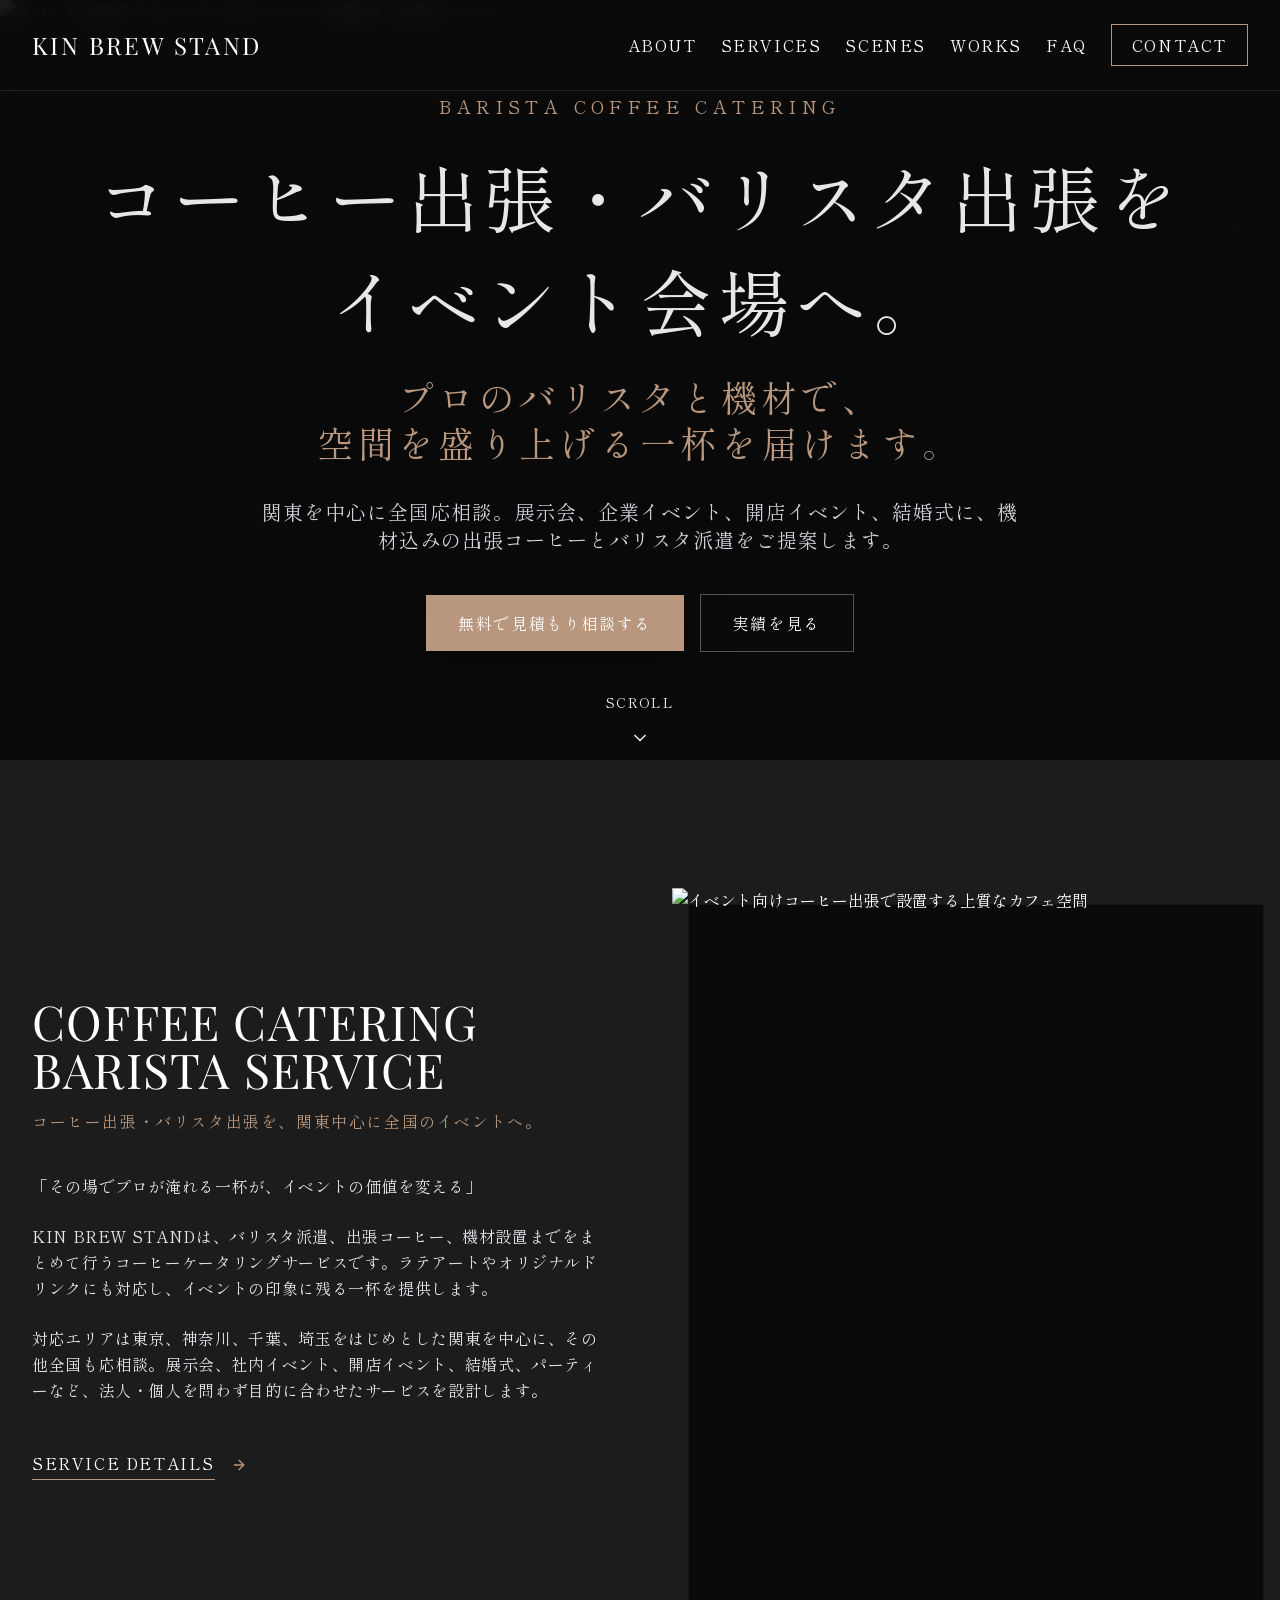
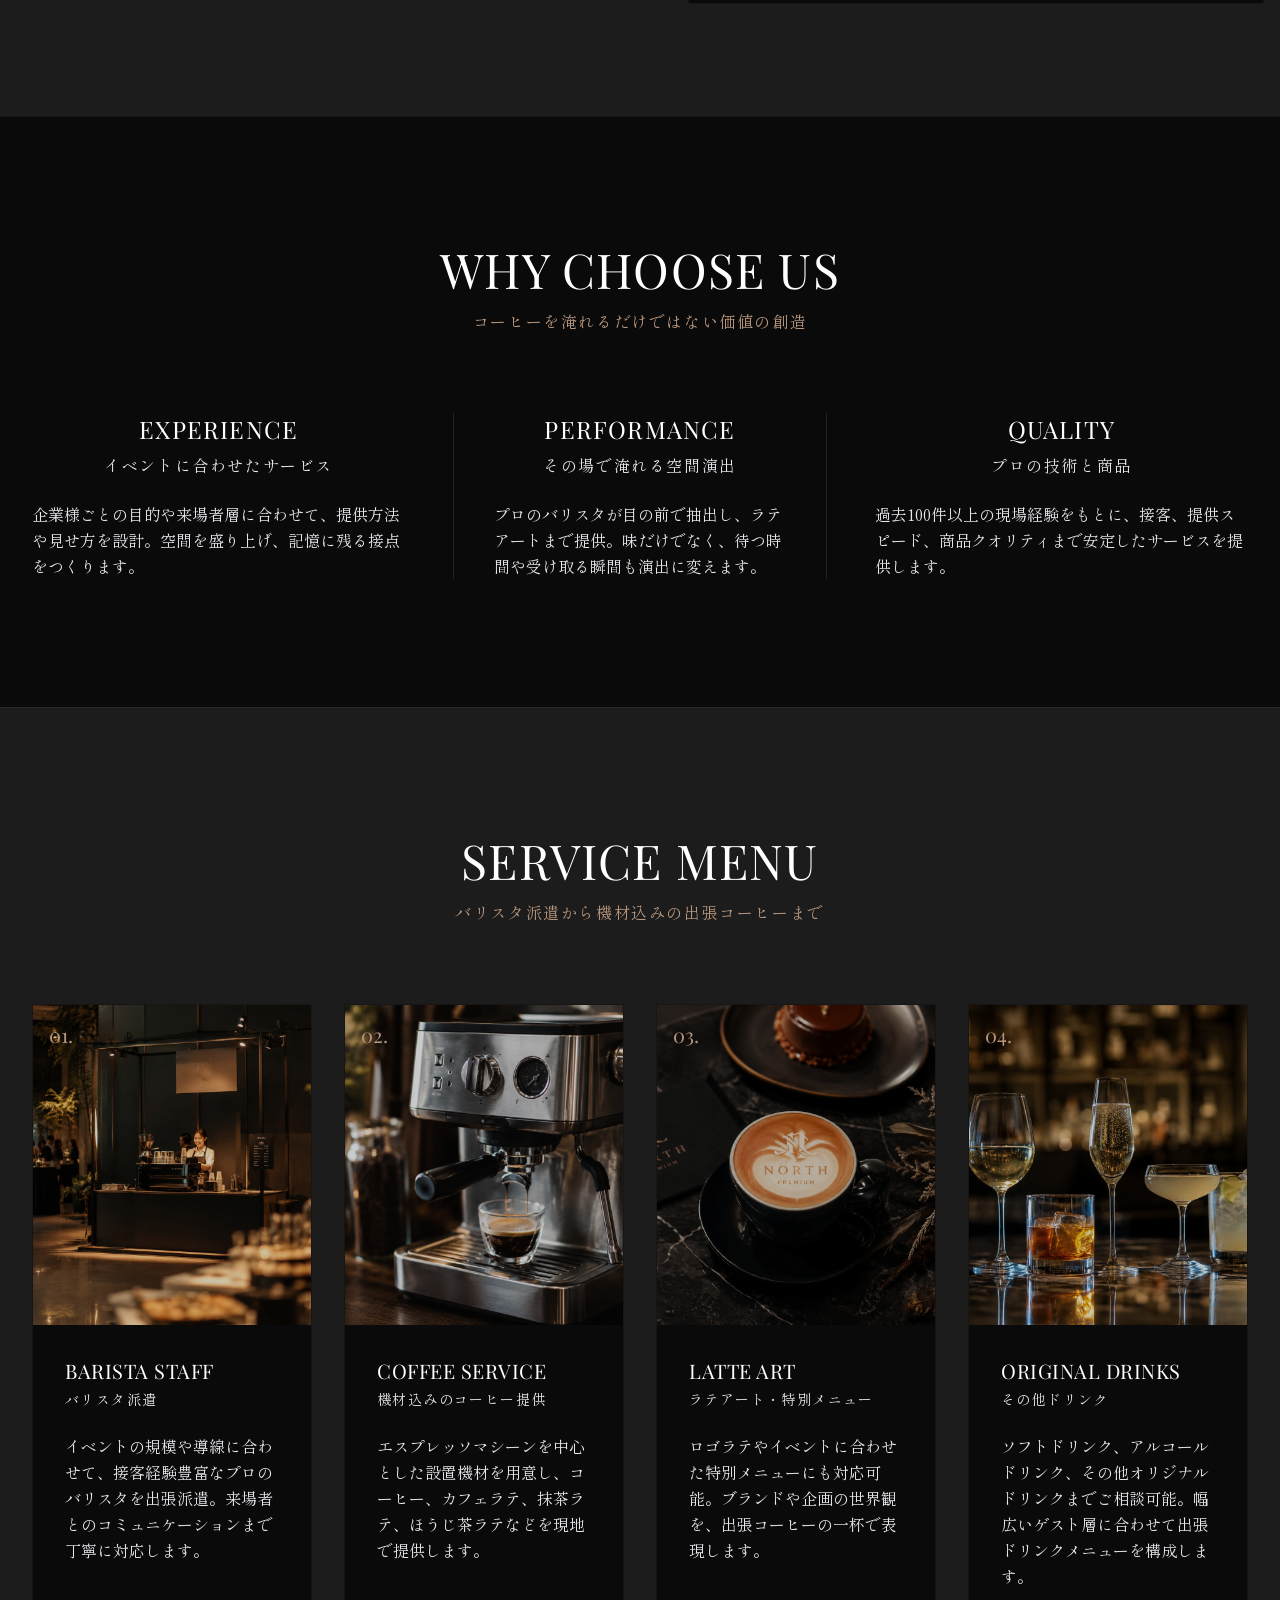
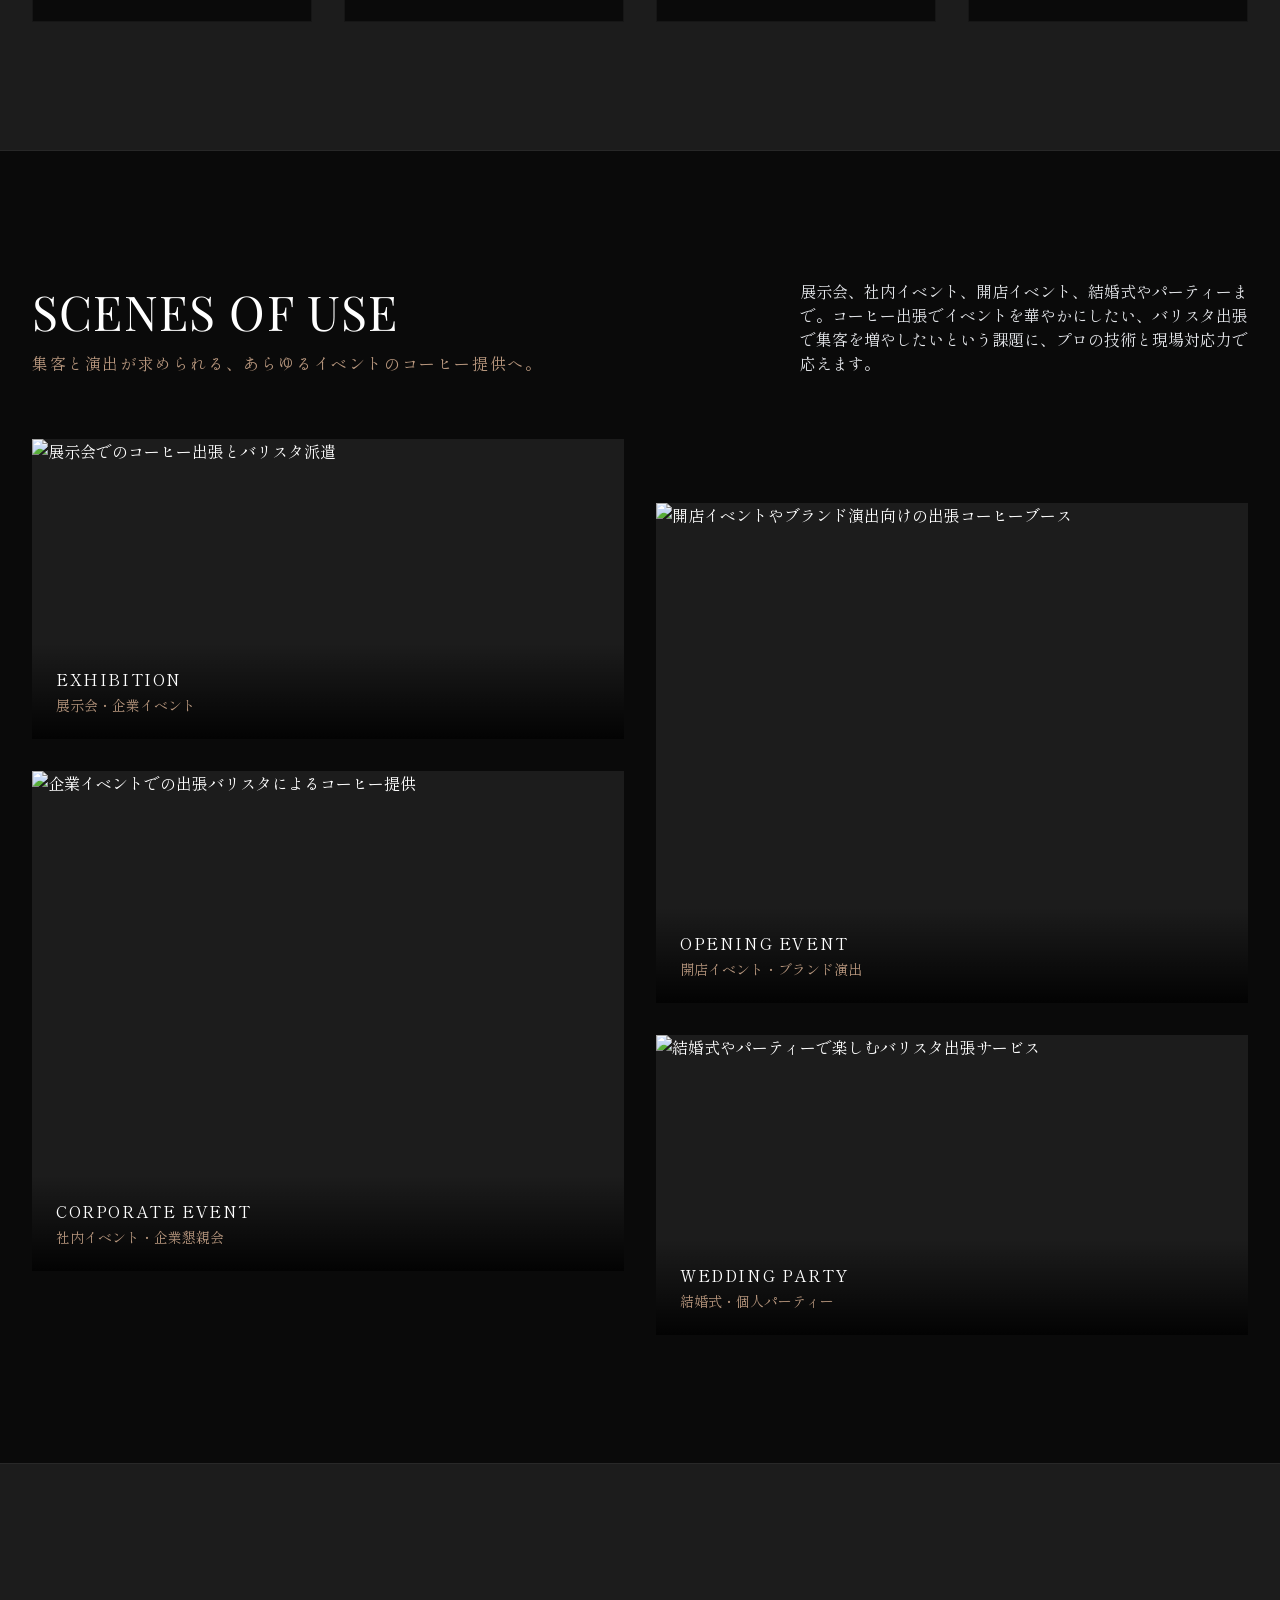
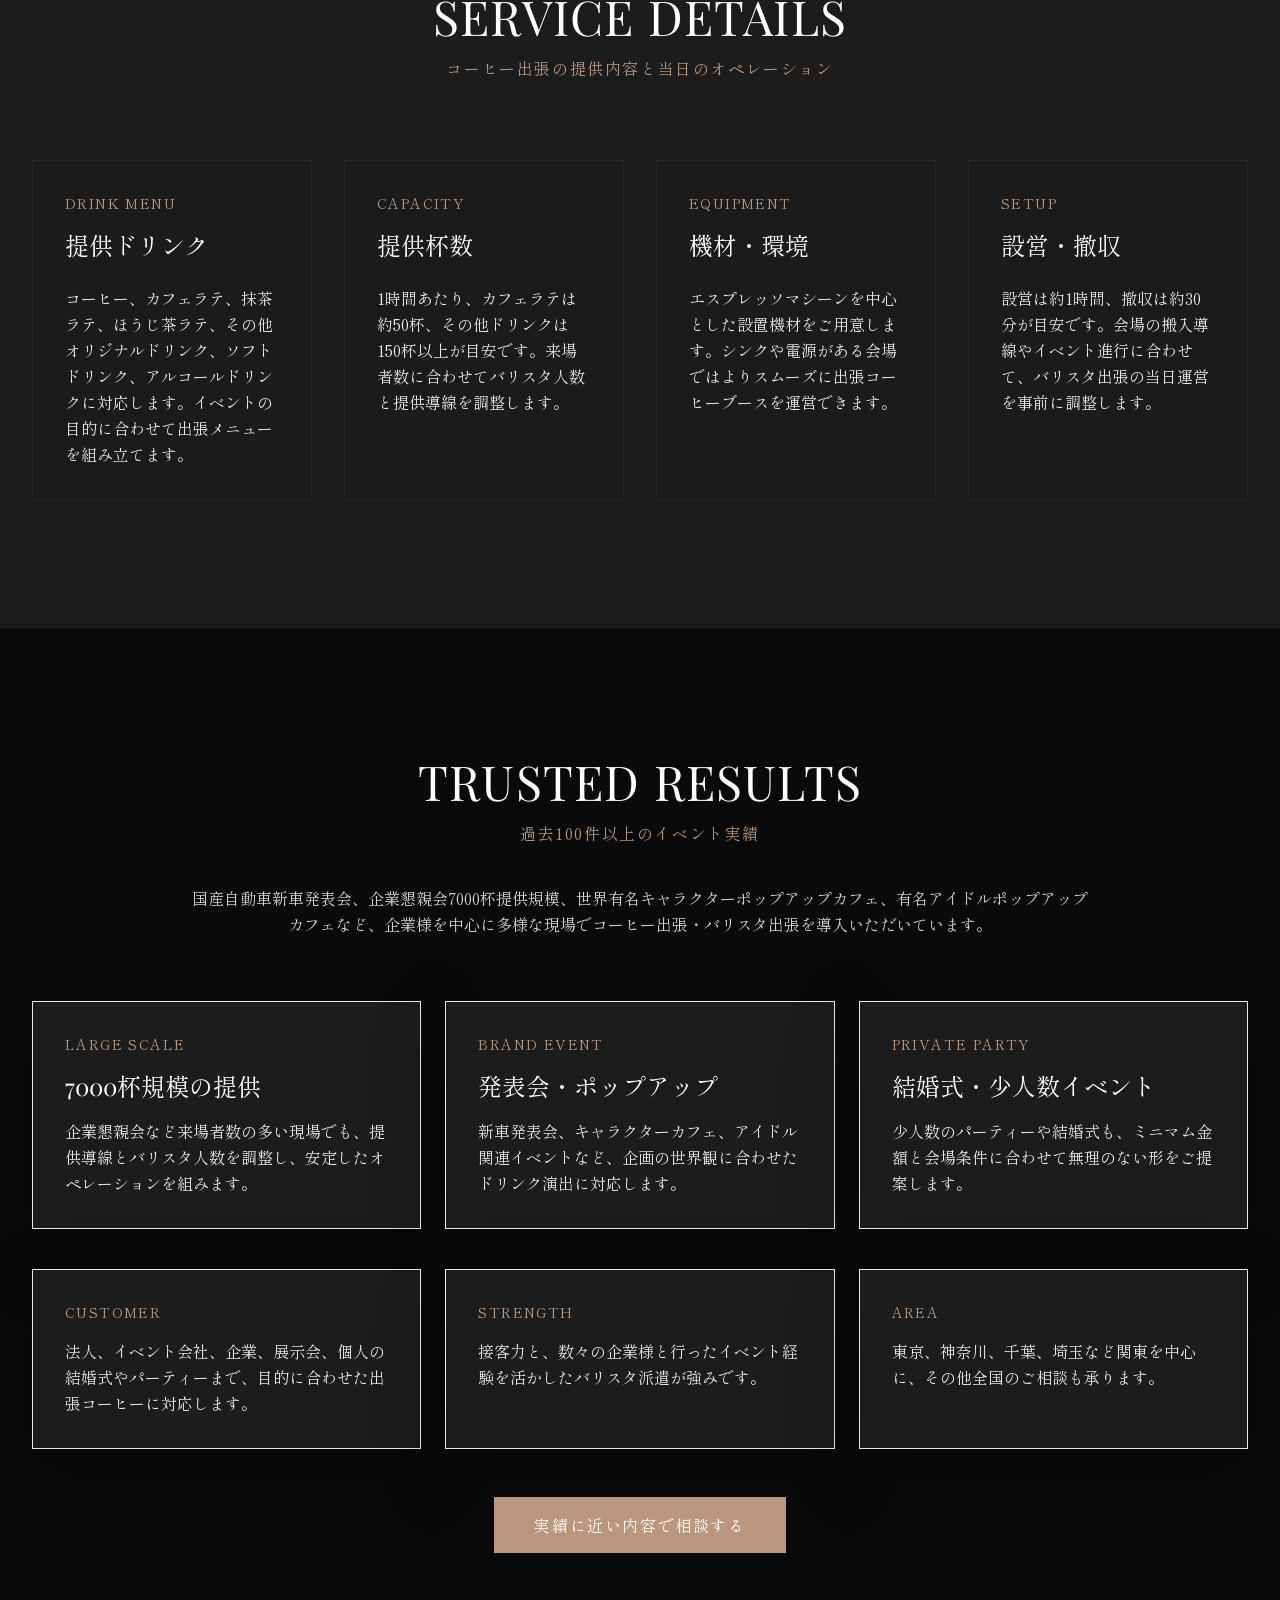
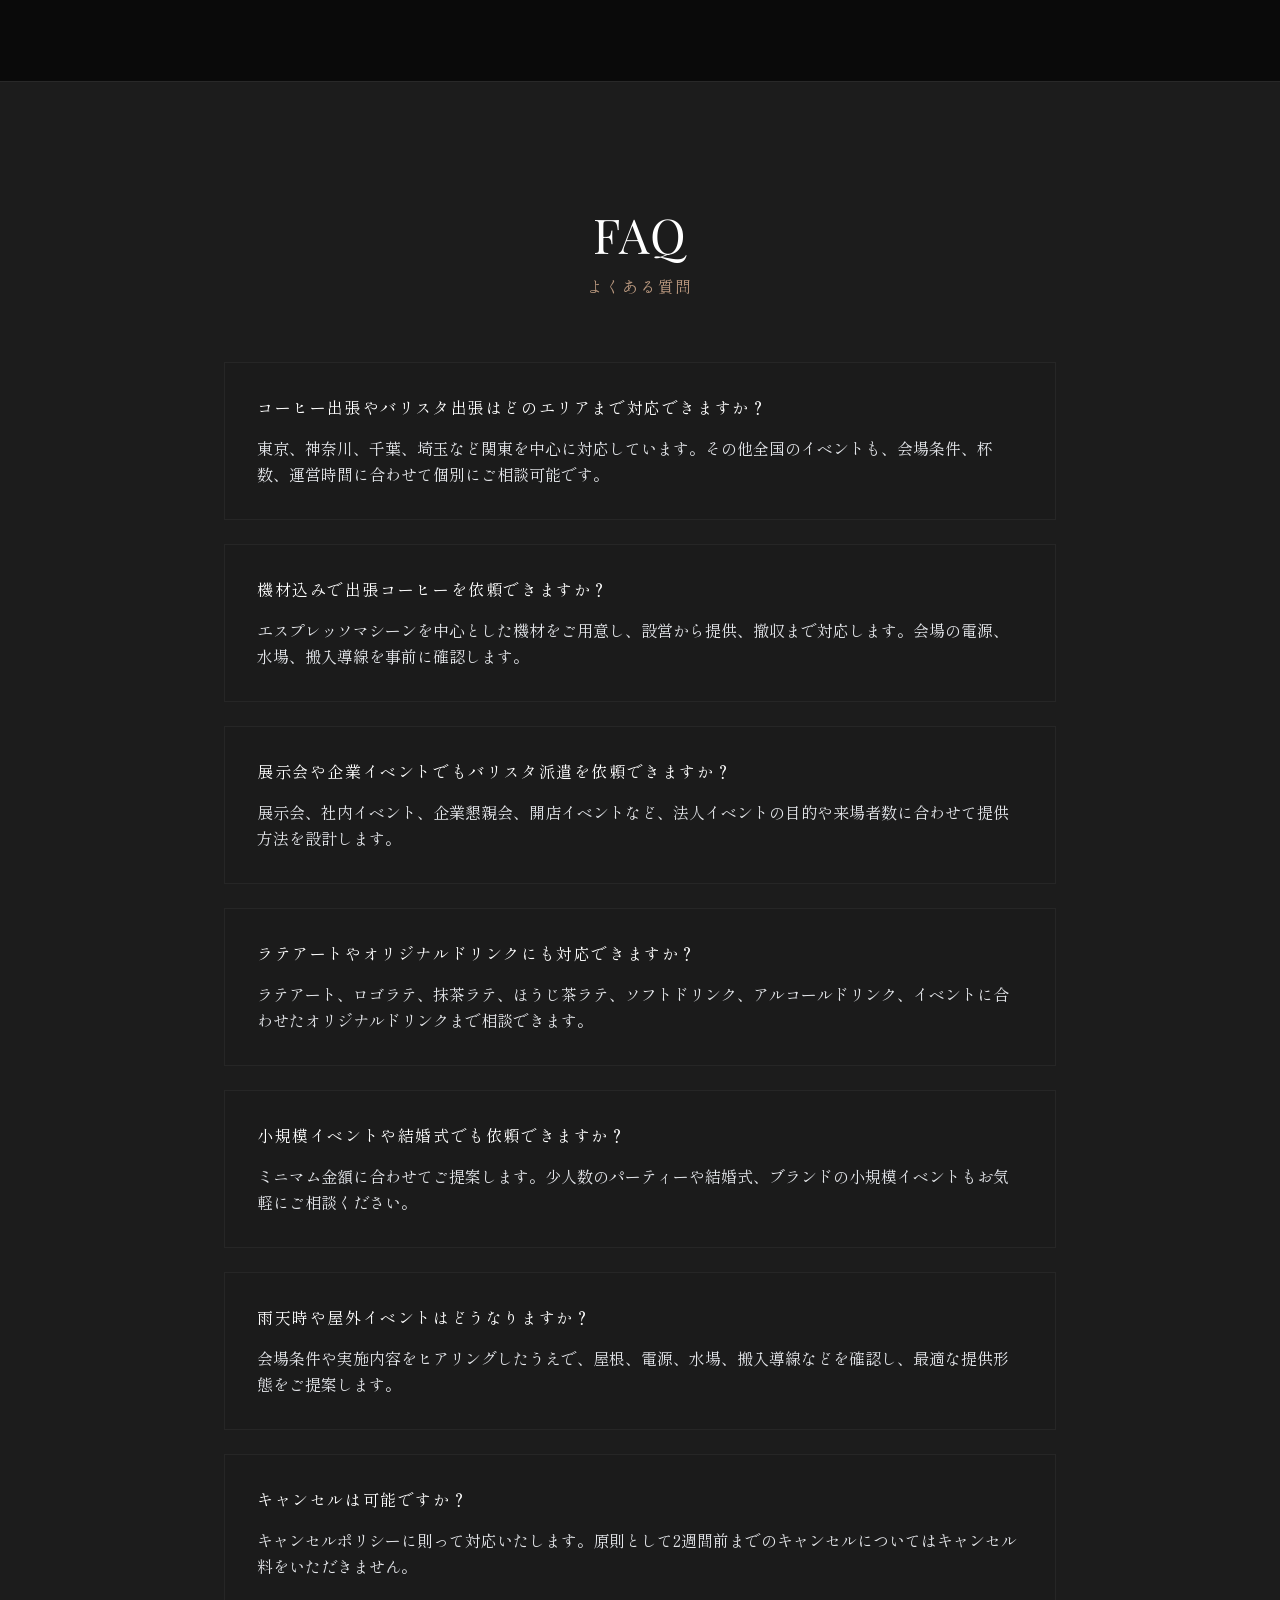
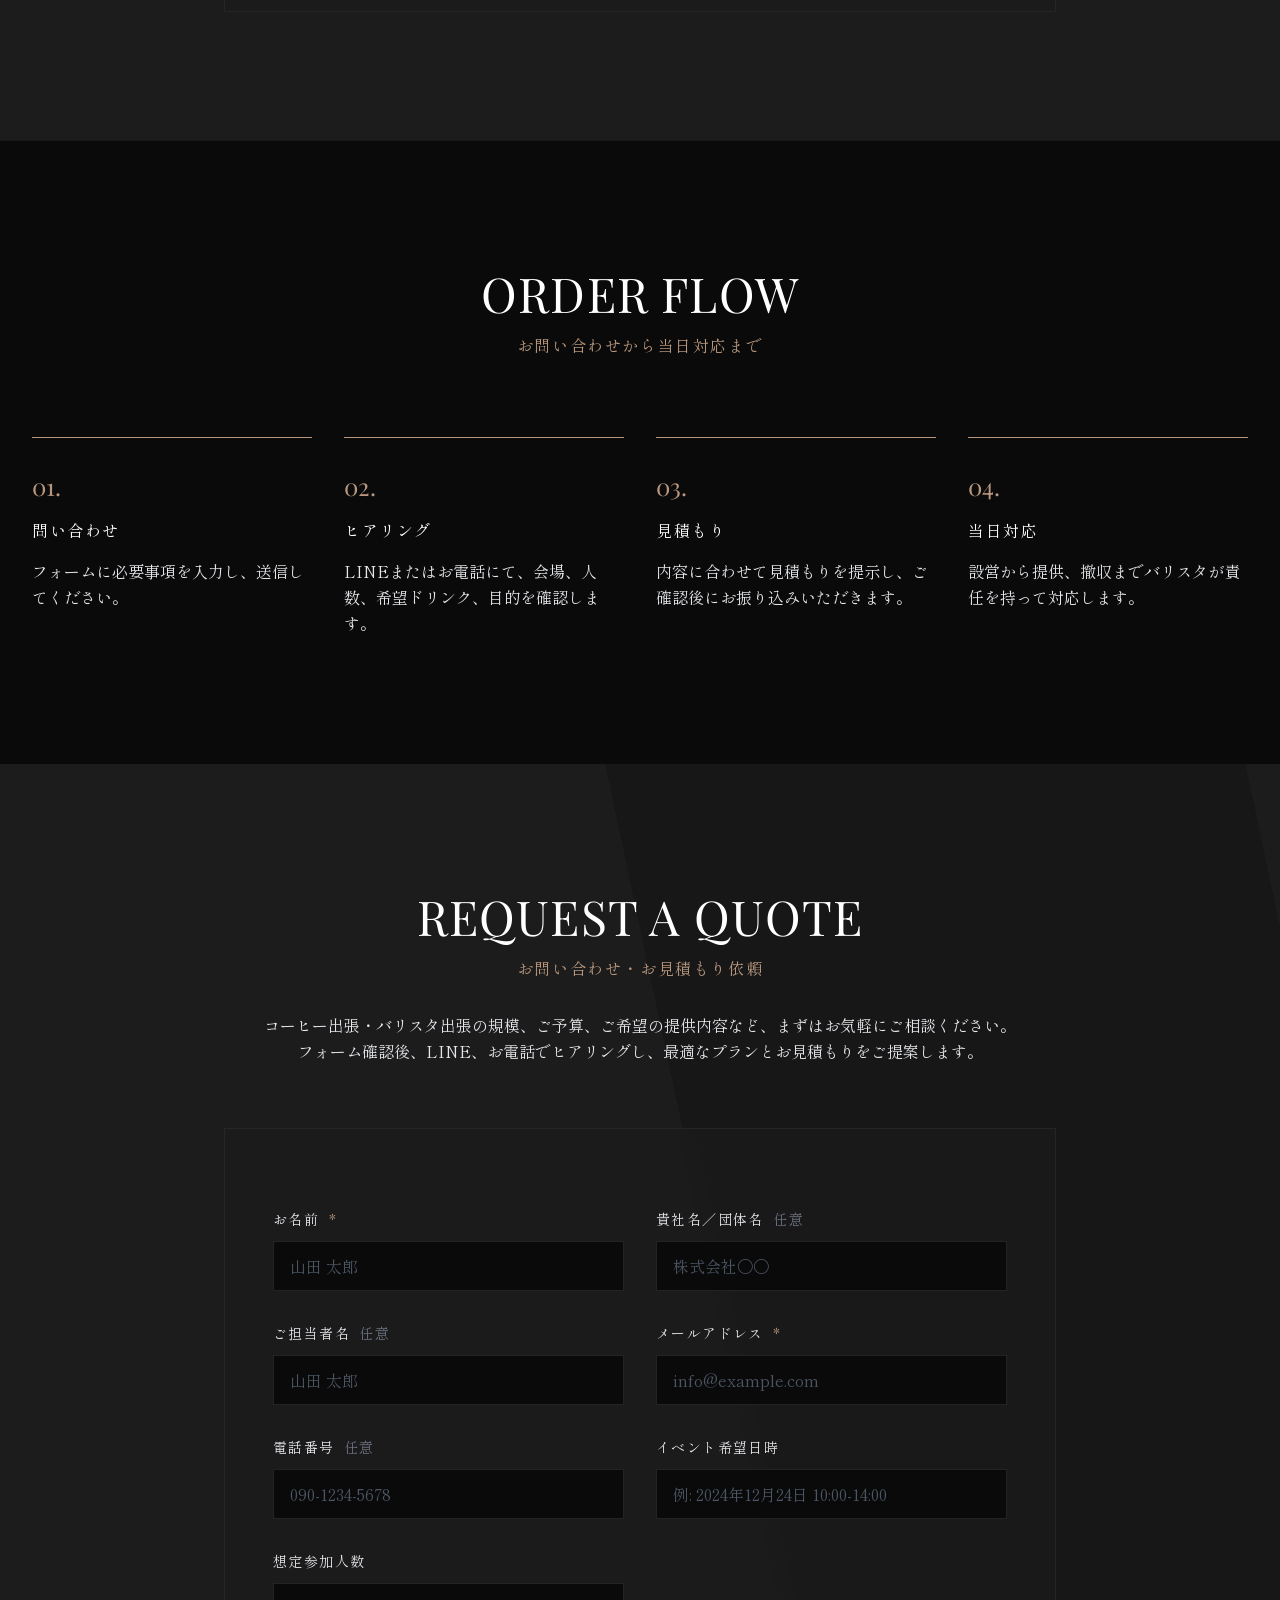
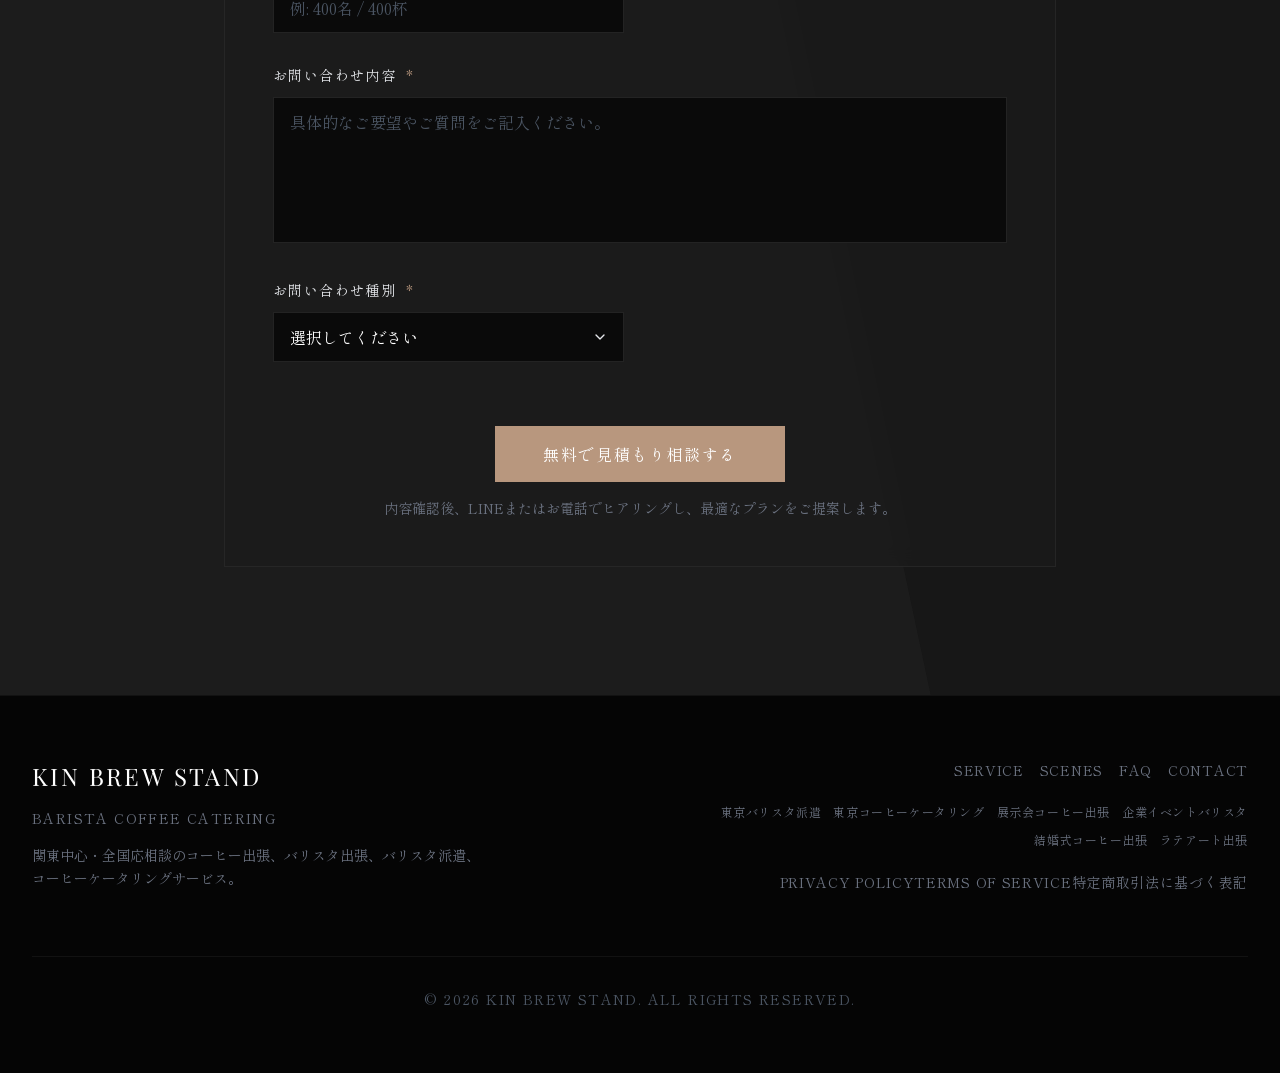
==== commit 343d2f4b: "Google Analytics 4 (G-G66LVNX0NV) のトラッキングタグを全ページに追加 Co-Authored-By: Claude Opus 4.7 (1M context) <no" ====
--- a/index.html
+++ b/index.html
@@ -4,6 +4,14 @@
     <meta charset="utf-8"/>
     <meta content="width=device-width, initial-scale=1.0" name="viewport"/>
     <meta name="google-site-verification" content="CAPxAKlNbHM6rNiv1caAQM5U3VAvDpaFXAcSjMBrHOE" />
+    <!-- Google tag (gtag.js) -->
+    <script async src="https://www.googletagmanager.com/gtag/js?id=G-G66LVNX0NV"></script>
+    <script>
+      window.dataLayer = window.dataLayer || [];
+      function gtag(){dataLayer.push(arguments);}
+      gtag("js", new Date());
+      gtag("config", "G-G66LVNX0NV");
+    </script>
     <title>コーヒー出張・バリスタ出張なら KIN BREW STAND | 関東中心・全国応相談</title>
     <meta content="KIN BREW STANDは、関東を中心に全国応相談のコーヒー出張・バリスタ出張サービスです。プロのバリスタ派遣、機材込みのコーヒー提供、ラテアート、オリジナルドリンクで展示会・企業イベント・結婚式を演出します。" name="description"/>
     <meta content="コーヒー出張,バリスタ出張,出張バリスタ,バリスタ派遣,コーヒーケータリング,出張コーヒー,イベント コーヒー,ラテアート 出張,関東 バリスタ派遣" name="keywords"/>
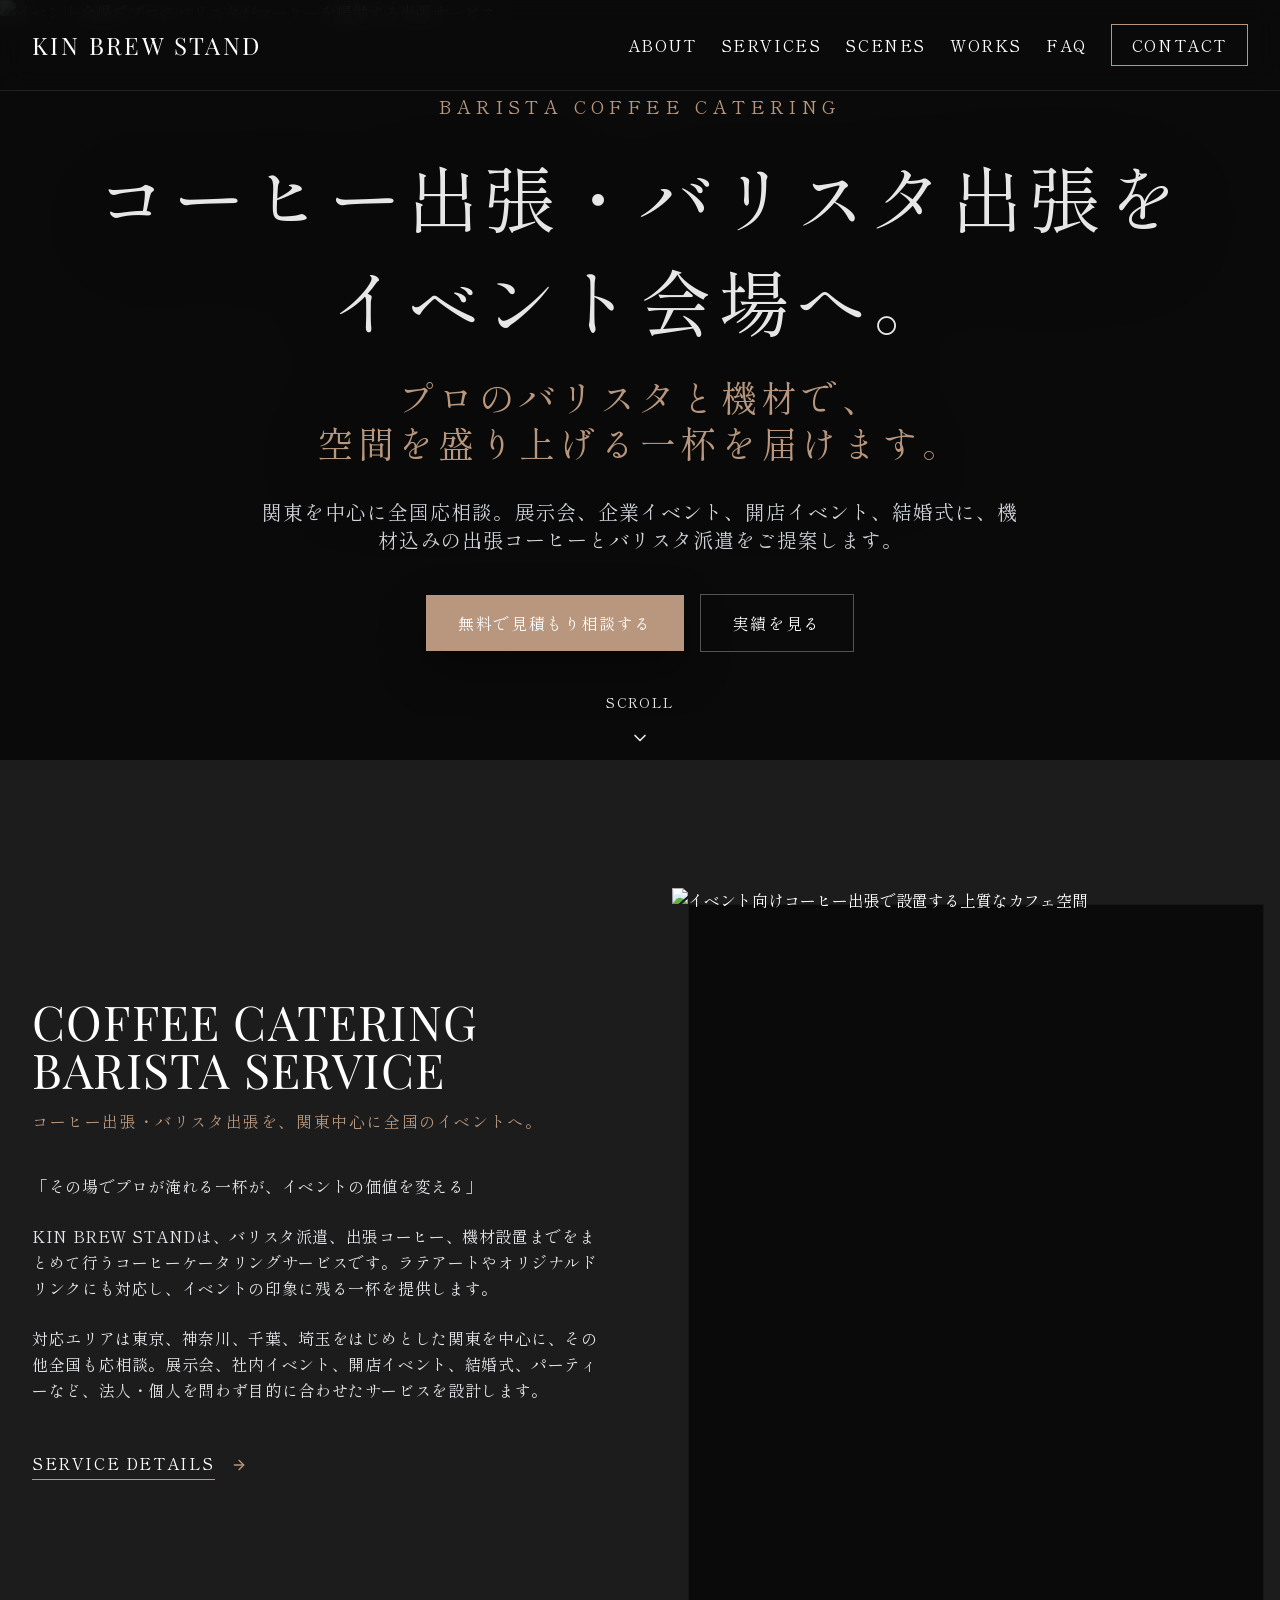
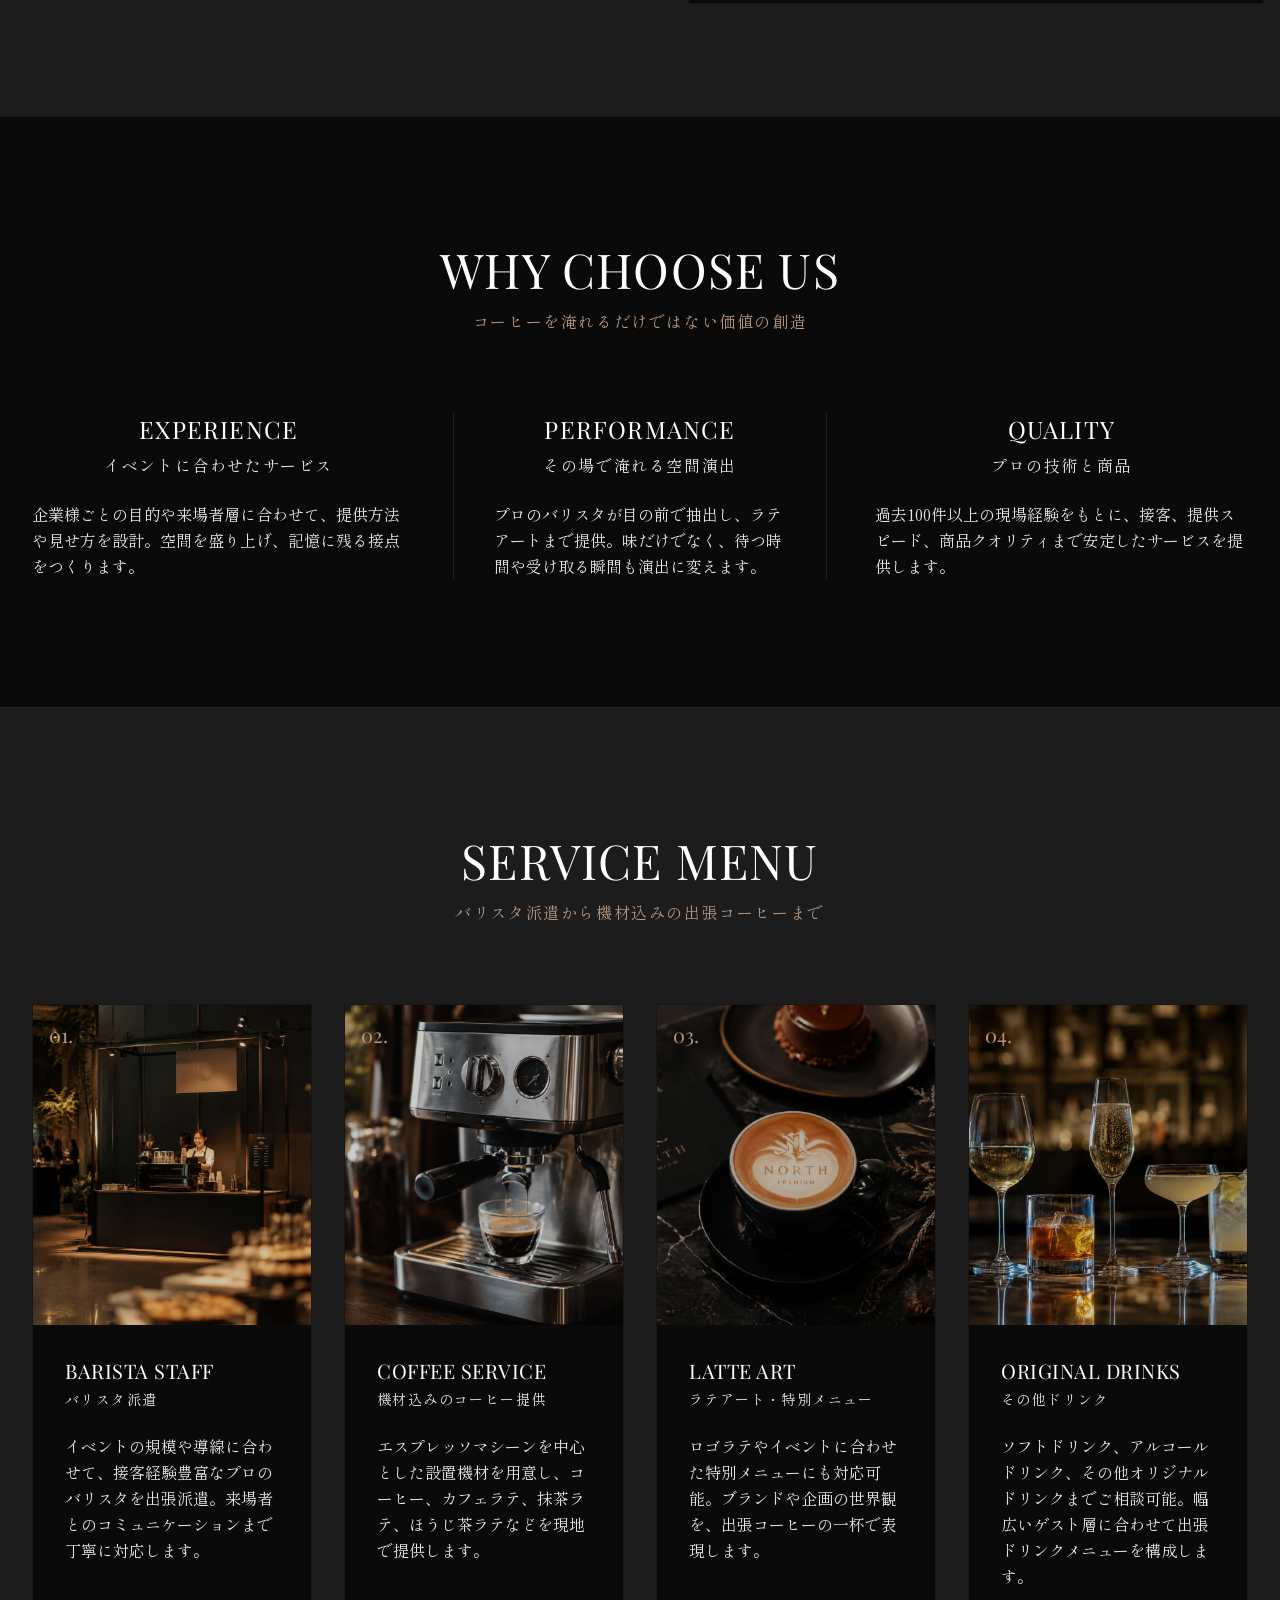
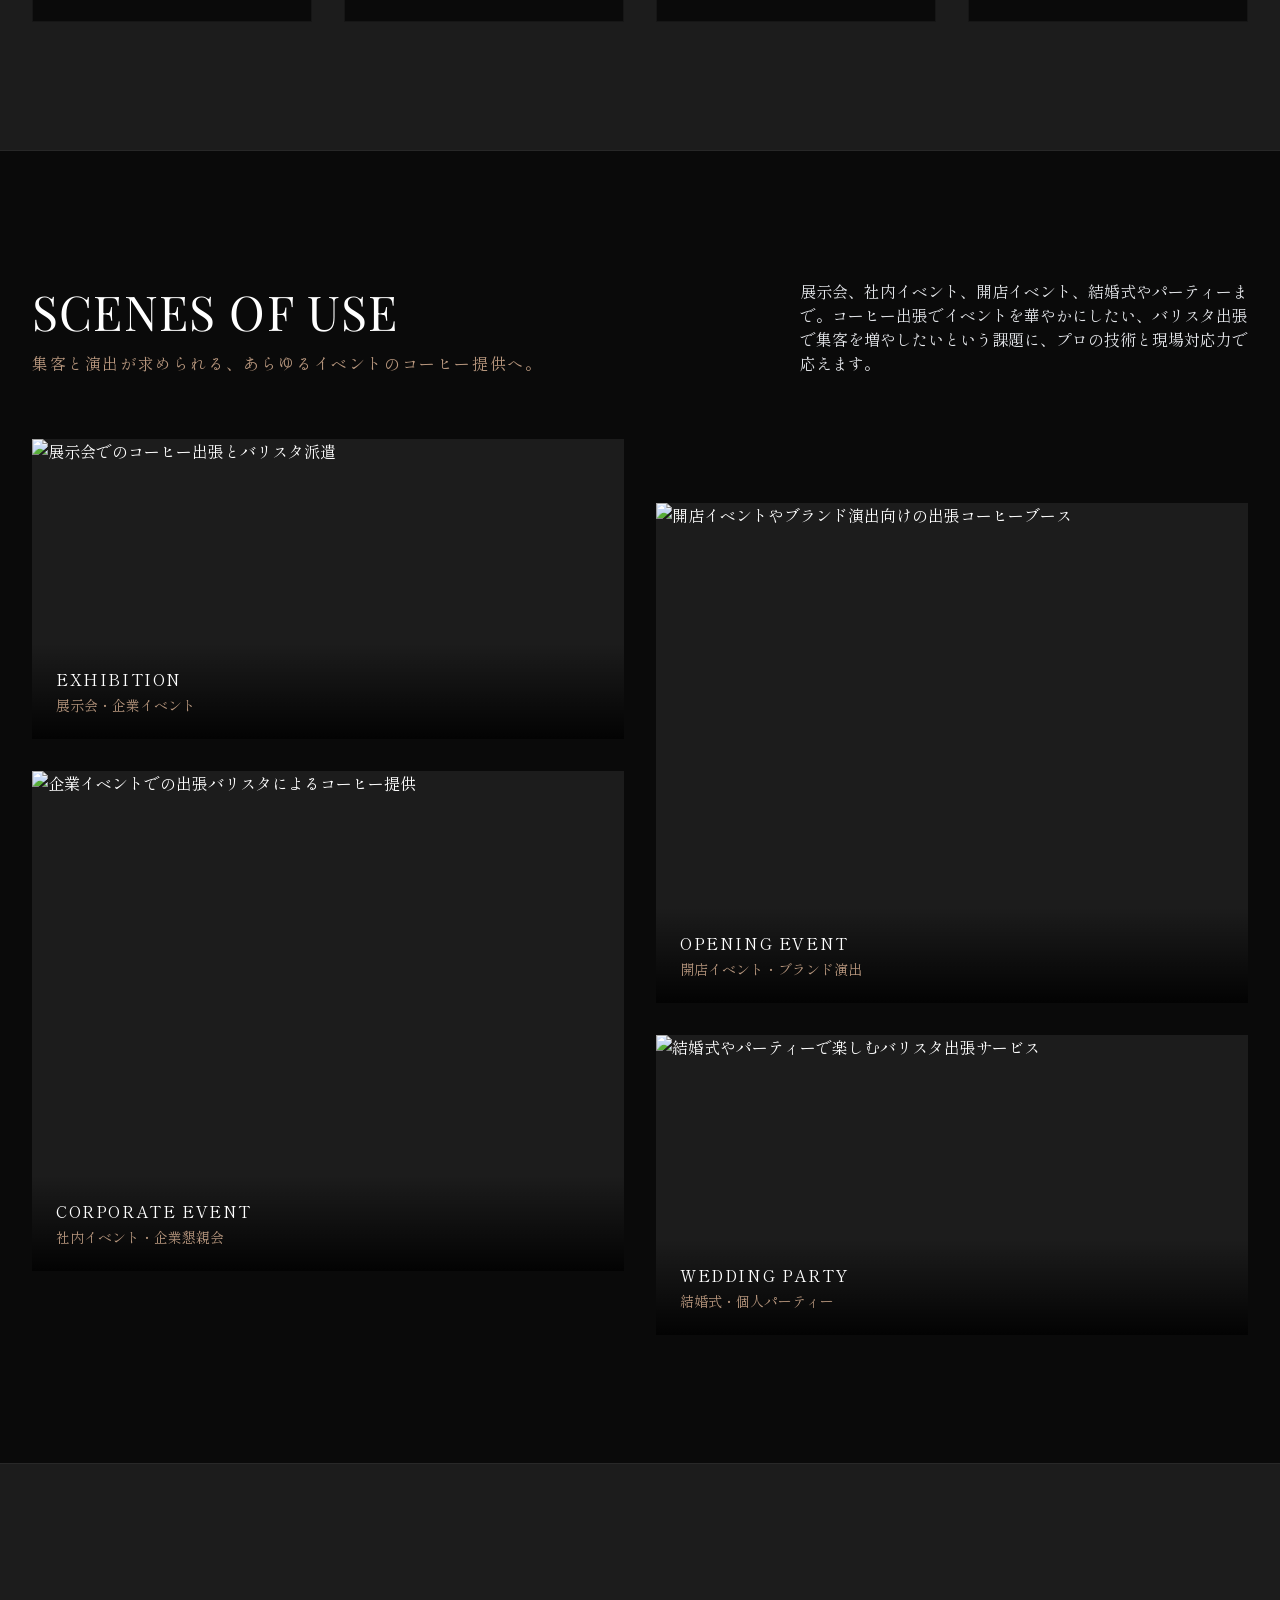
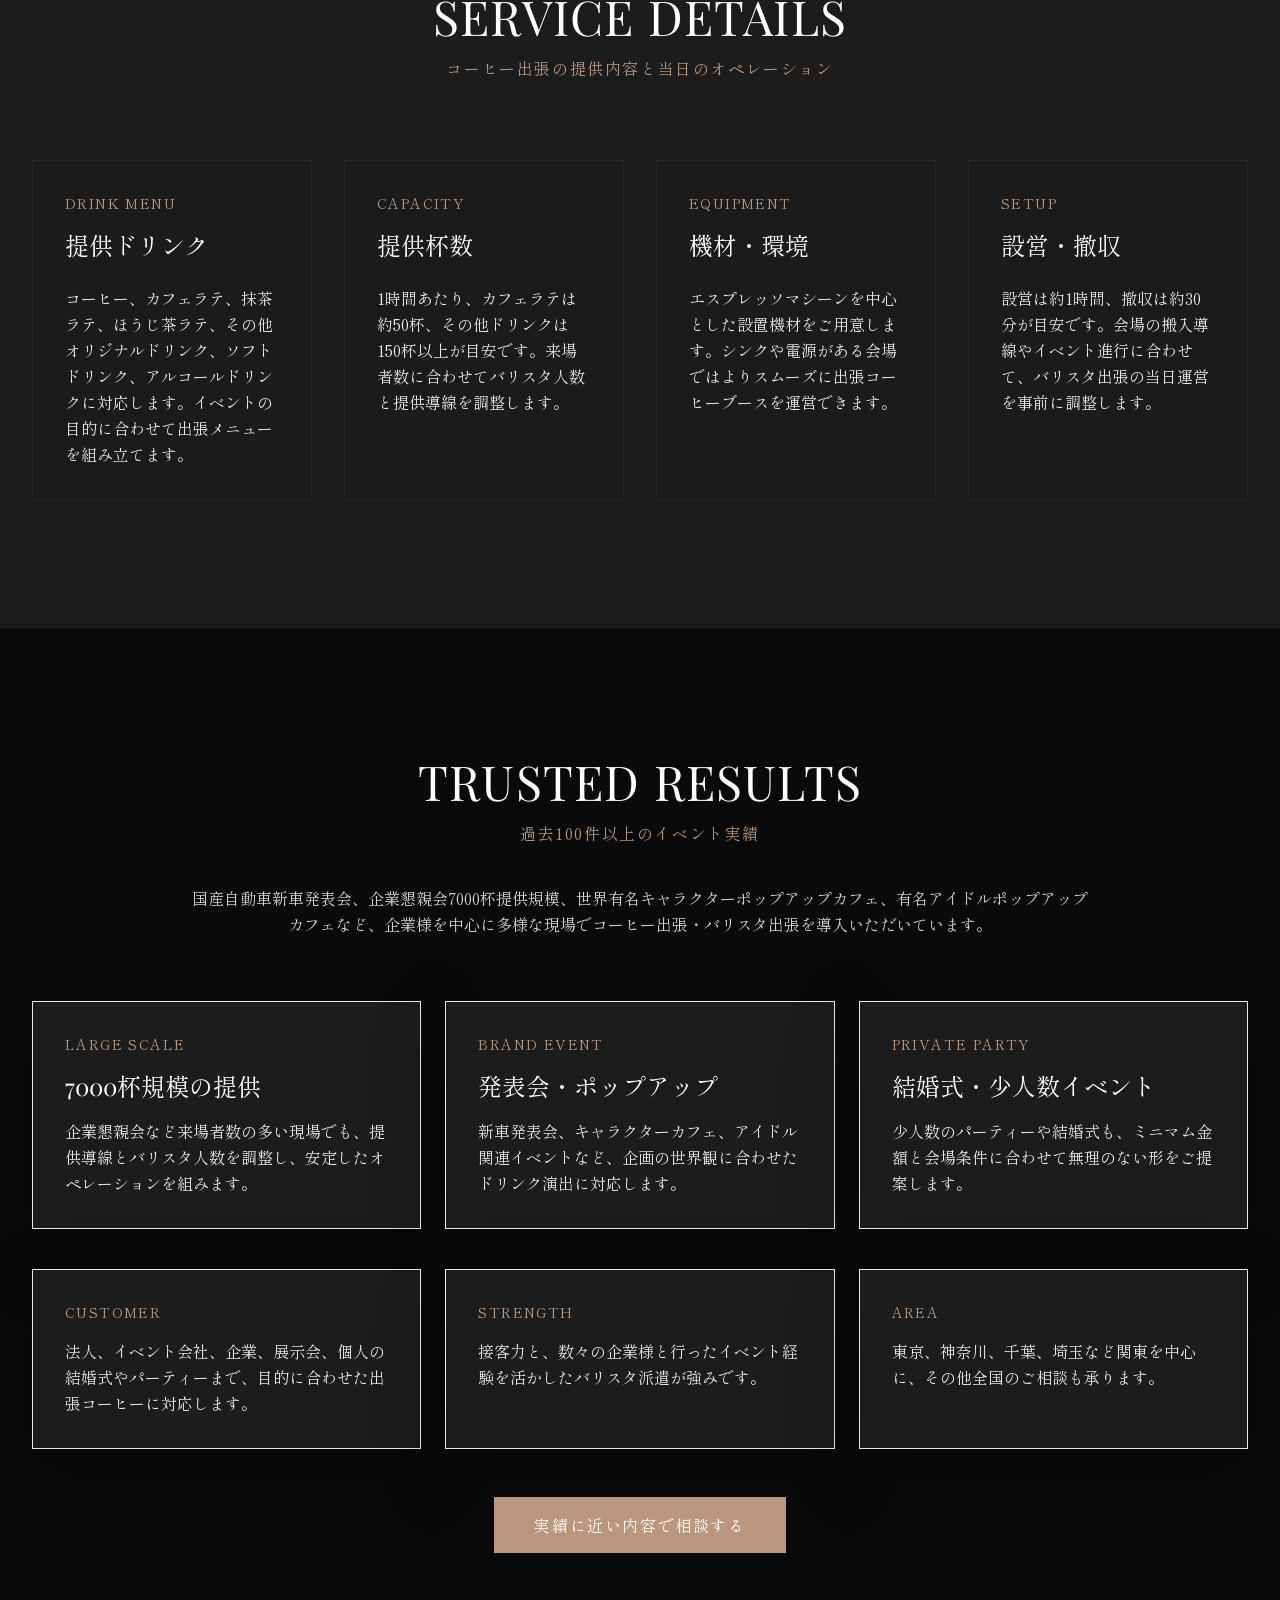
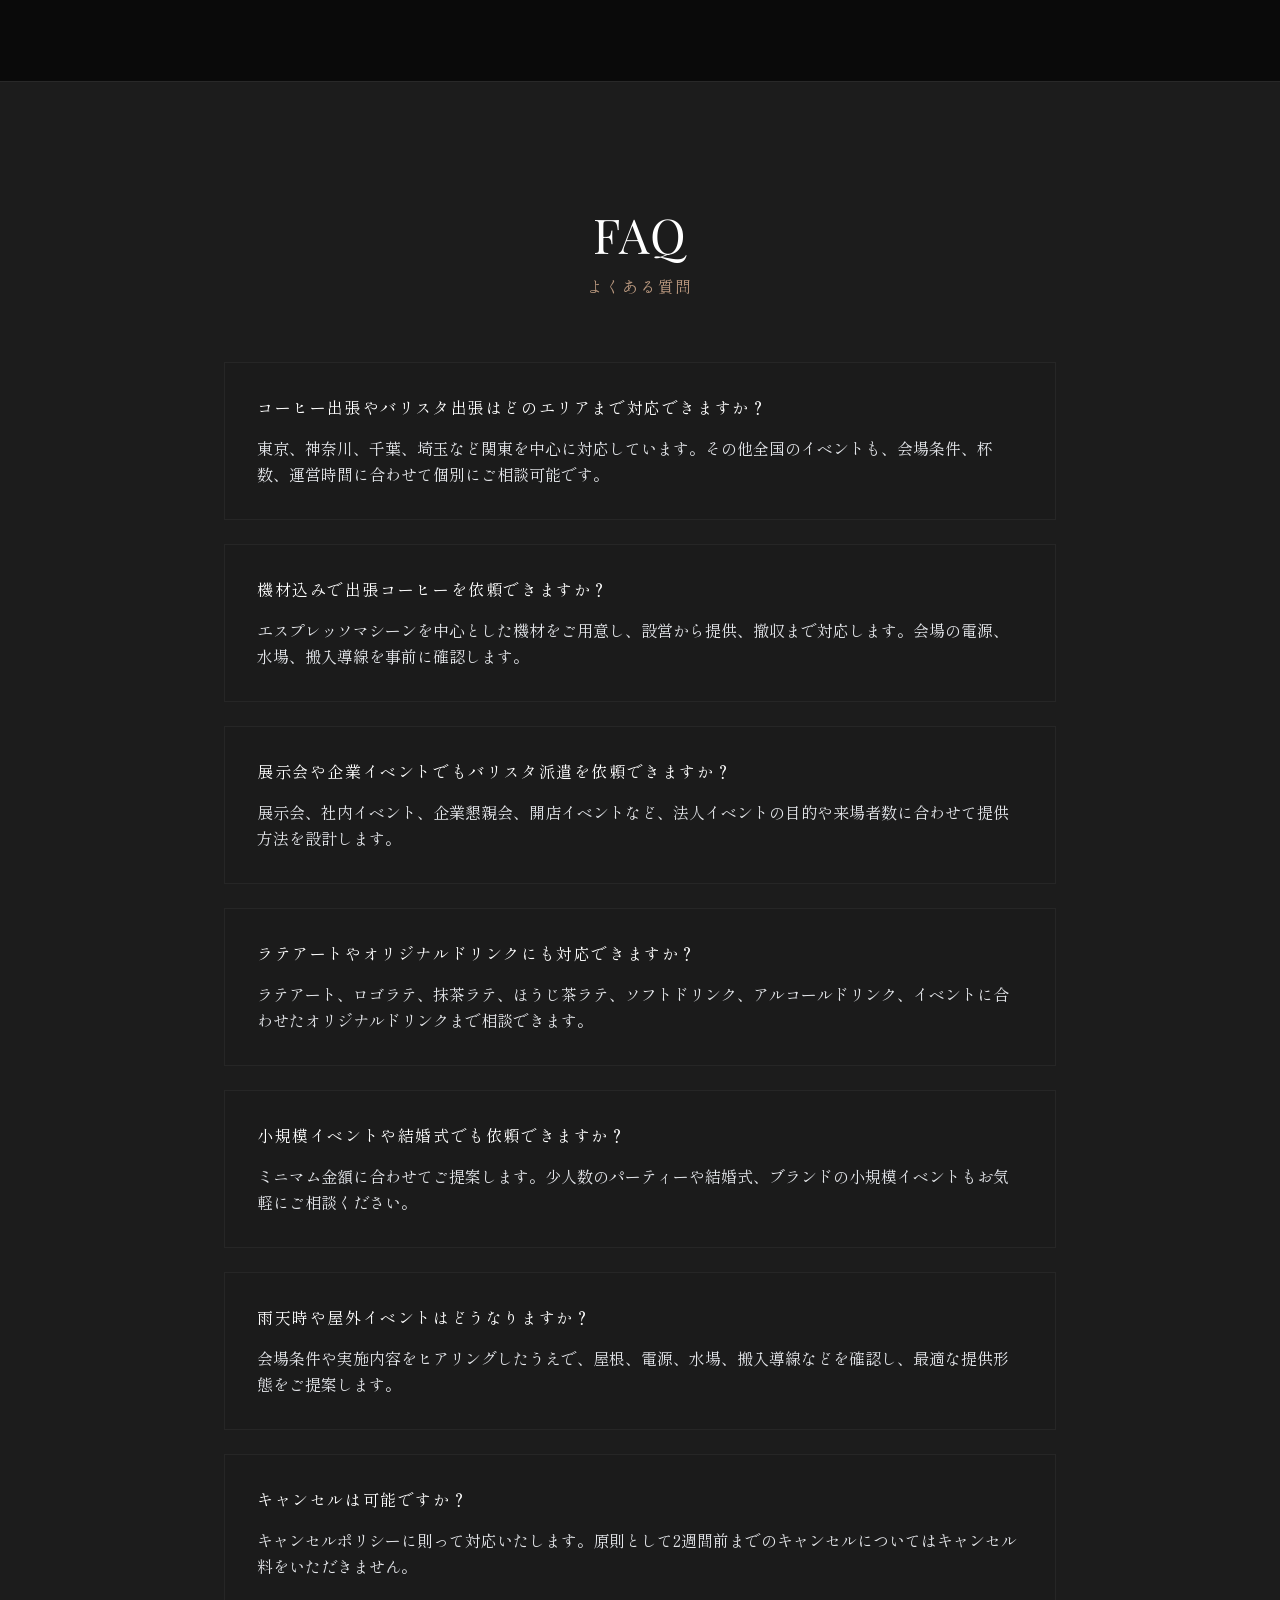
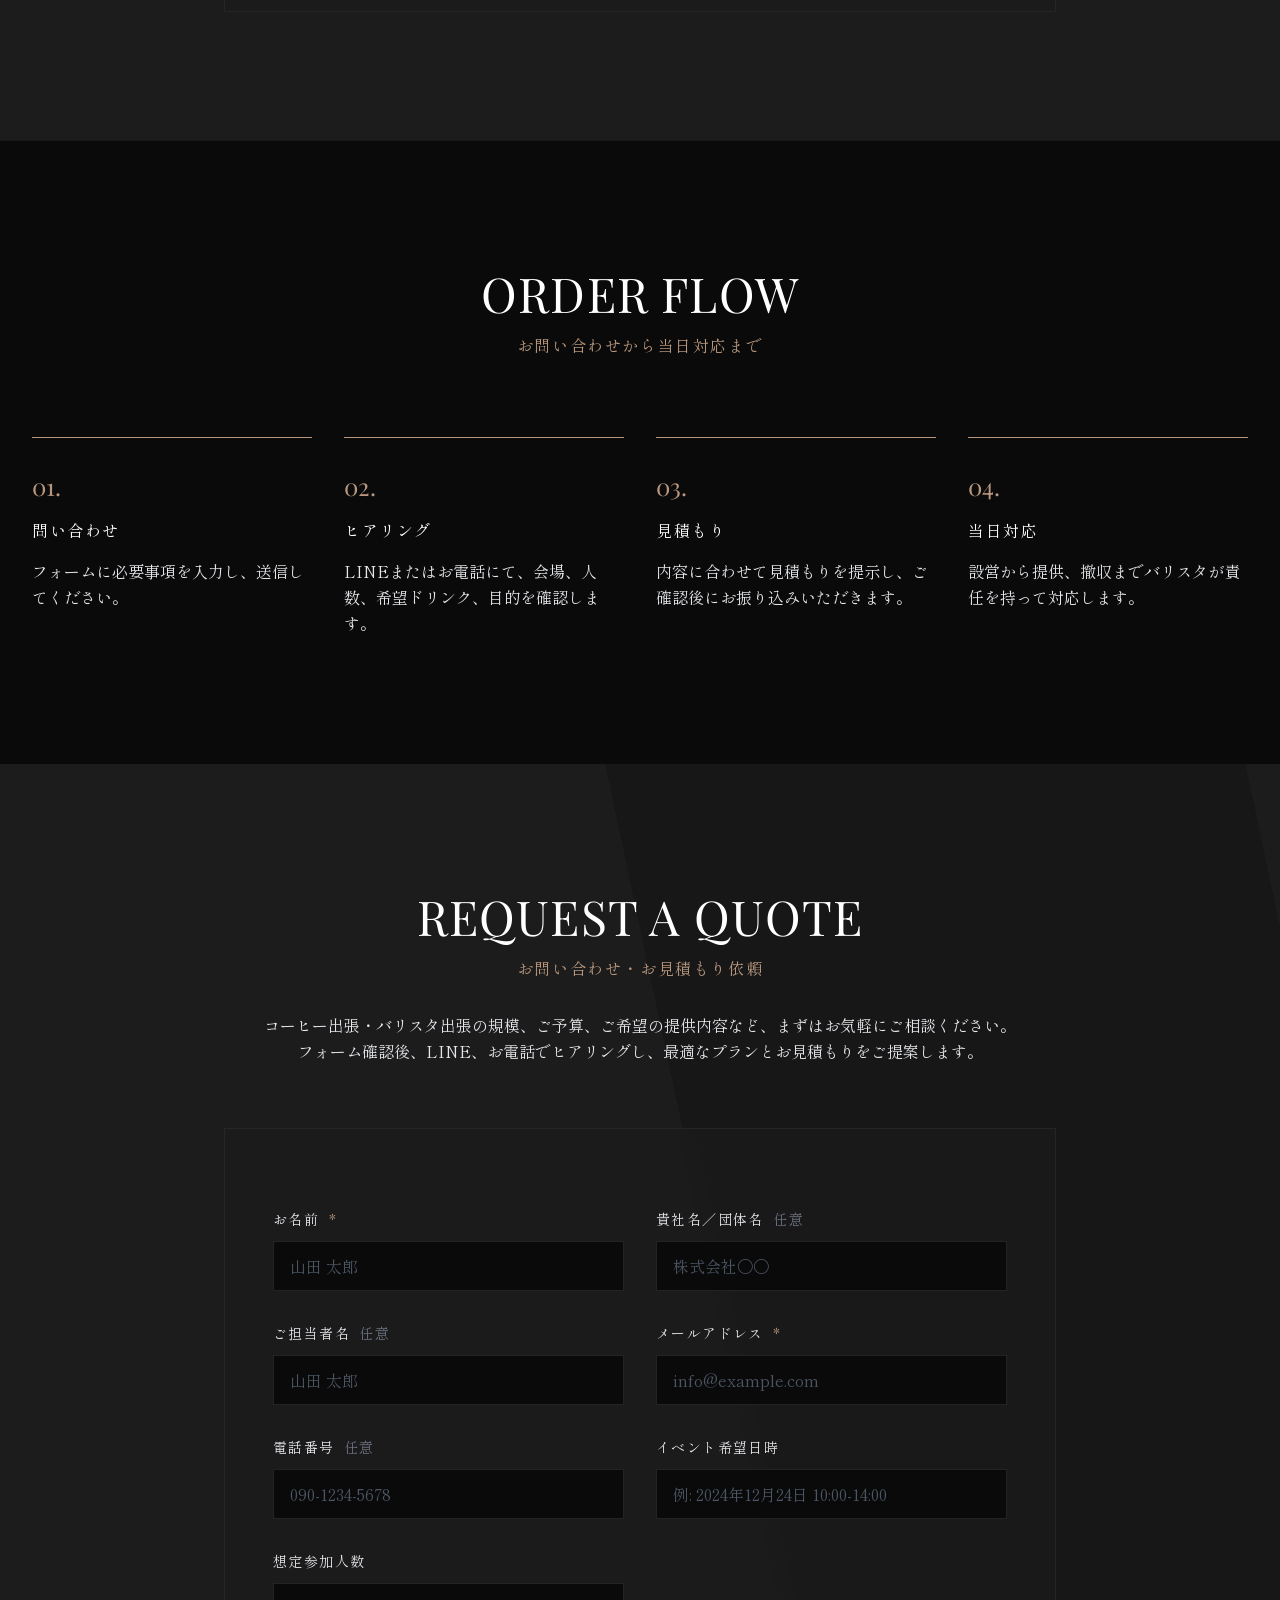
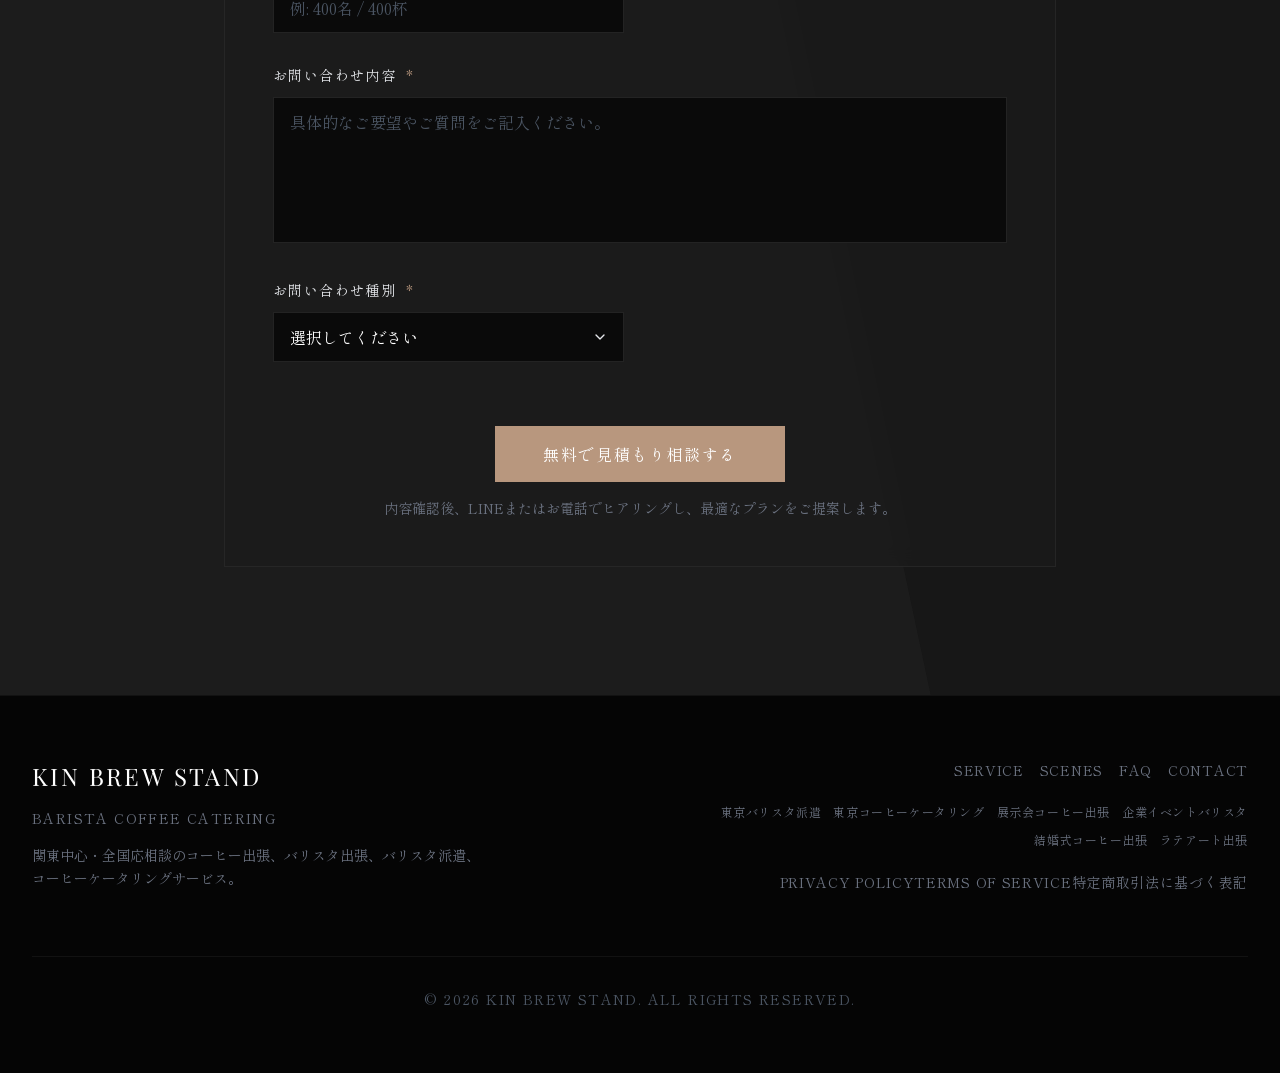
==== commit 8b207e9c: "画像をWebP化(15MB→1MB、93%削減)・全ページのimg srcを.webp参照に変更 .gitignoreを追跡対象に追加(.vercel除外)。 オリジナルのJPG/PNGはOGP互換性" ====
--- a/index.html
+++ b/index.html
@@ -44,24 +44,63 @@
         "@context": "https://schema.org",
         "@graph": [
           {
-            "@type": "Organization",
-            "@id": "https://kin-brew-stand.com/#organization",
+            "@type": "LocalBusiness",
+            "@id": "https://kin-brew-stand.com/#localbusiness",
+            "name": "KIN BREW STAND",
+            "alternateName": "キン ブリュー スタンド",
+            "url": "https://kin-brew-stand.com/",
+            "logo": "https://kin-brew-stand.com/img/favicon.svg",
+            "image": "https://kin-brew-stand.com/img/hero.webp",
+            "description": "関東を中心に全国応相談で、バリスタ派遣、機材込みのコーヒー提供、ラテアート、オリジナルドリンクに対応する出張コーヒーケータリングサービスです。",
+            "email": "info@kin-brew-stand.com",
+            "priceRange": "¥¥",
+            "foundingDate": "2026",
+            "address": {
+              "@type": "PostalAddress",
+              "addressCountry": "JP",
+              "addressRegion": "関東"
+            },
+            "areaServed": [
+              {"@type": "AdministrativeArea", "name": "東京都"},
+              {"@type": "AdministrativeArea", "name": "神奈川県"},
+              {"@type": "AdministrativeArea", "name": "千葉県"},
+              {"@type": "AdministrativeArea", "name": "埼玉県"},
+              {"@type": "Country", "name": "日本"}
+            ],
+            "knowsAbout": [
+              "コーヒー出張",
+              "バリスタ派遣",
+              "コーヒーケータリング",
+              "ラテアート",
+              "イベントケータリング",
+              "結婚式ケータリング",
+              "展示会ケータリング"
+            ],
+            "hasOfferCatalog": {
+              "@type": "OfferCatalog",
+              "name": "サービス一覧",
+              "itemListElement": [
+                {"@type": "Offer", "itemOffered": {"@type": "Service", "name": "東京のバリスタ派遣", "url": "https://kin-brew-stand.com/tokyo-barista.html"}},
+                {"@type": "Offer", "itemOffered": {"@type": "Service", "name": "東京のコーヒーケータリング", "url": "https://kin-brew-stand.com/tokyo-coffee-catering.html"}},
+                {"@type": "Offer", "itemOffered": {"@type": "Service", "name": "展示会のコーヒー出張", "url": "https://kin-brew-stand.com/exhibition-coffee.html"}},
+                {"@type": "Offer", "itemOffered": {"@type": "Service", "name": "企業イベントのバリスタ派遣", "url": "https://kin-brew-stand.com/corporate-event-barista.html"}},
+                {"@type": "Offer", "itemOffered": {"@type": "Service", "name": "結婚式のコーヒー出張", "url": "https://kin-brew-stand.com/wedding-coffee.html"}},
+                {"@type": "Offer", "itemOffered": {"@type": "Service", "name": "ラテアート出張", "url": "https://kin-brew-stand.com/latte-art-catering.html"}}
+              ]
+            }
+          },
+          {
+            "@type": "WebSite",
+            "@id": "https://kin-brew-stand.com/#website",
             "url": "https://kin-brew-stand.com/",
             "name": "KIN BREW STAND",
-            "description": "関東を中心に全国応相談で、バリスタ派遣、機材込みのコーヒー提供、ラテアート、オリジナルドリンクに対応する出張コーヒーケータリングサービスです。",
-            "areaServed": [
-              {
-                "@type": "AdministrativeArea",
-                "name": "関東"
-              },
-              {
-                "@type": "Country",
-                "name": "日本"
-              }
-            ]
+            "description": "コーヒー出張・バリスタ出張のKIN BREW STAND",
+            "publisher": {"@id": "https://kin-brew-stand.com/#localbusiness"},
+            "inLanguage": "ja-JP"
           },
           {
             "@type": "Service",
+            "@id": "https://kin-brew-stand.com/#service",
             "name": "コーヒー出張・バリスタ出張サービス",
             "serviceType": [
               "コーヒー出張",
@@ -69,11 +108,7 @@
               "バリスタ派遣",
               "コーヒーケータリング"
             ],
-            "provider": {
-              "@type": "Organization",
-              "@id": "https://kin-brew-stand.com/#organization",
-              "name": "KIN BREW STAND"
-            },
+            "provider": {"@id": "https://kin-brew-stand.com/#localbusiness"},
             "areaServed": "関東中心・全国応相談",
             "description": "展示会、企業イベント、開店イベント、結婚式、パーティーに、プロのバリスタと機材を持ち込み、その場でコーヒーやカフェラテ、ラテアート、オリジナルドリンクを提供します。"
           },
@@ -249,7 +284,7 @@
                 alt="イベント会場でプロのバリスタがコーヒーを提供する出張サービス"
                 class="w-full h-full object-cover opacity-60"
                 fetchpriority="high"
-                src="https://kin-brew-stand.com/img/hero.jpg"
+                src="https://kin-brew-stand.com/img/hero.webp"
                 title=""/>
               <div class="absolute inset-0 bg-gradient-to-b from-[#0A0A0A]/60 via-[#0A0A0A]/40 to-[#0A0A0A] pointer-events-none">
               </div>
@@ -360,7 +395,7 @@
                     alt="イベント向けコーヒー出張で設置する上質なカフェ空間"
                     class="absolute inset-0 w-full h-full object-cover grayscale-[20%] contrast-125"
                     loading="lazy"
-                    src="https://kin-brew-stand.com/img/about.jpg"
+                    src="https://kin-brew-stand.com/img/about.webp"
                     title=""/>
                 </div>
               </div>
@@ -440,7 +475,7 @@
                       alt="イベント会場で接客する出張バリスタスタッフ"
                       class="w-full h-full object-cover transform group-hover:scale-110 transition-transform duration-1000"
                       loading="lazy"
-                      src="img/barista-staff.png"/>
+                      src="img/barista-staff.webp"/>
                     <div class="absolute top-4 left-4 z-20">
                       <span class="font-serif text-accent text-xl">01.</span>
                     </div>
@@ -465,7 +500,7 @@
                       alt="機材込みで提供する出張コーヒーサービス"
                       class="w-full h-full object-cover transform group-hover:scale-110 transition-transform duration-1000"
                       loading="lazy"
-                      src="img/macine.png"/>
+                      src="img/macine.webp"/>
                     <div class="absolute top-4 left-4 z-20">
                       <span class="font-serif text-accent text-xl">02.</span>
                     </div>
@@ -490,7 +525,7 @@
                       alt="出張バリスタが提供するラテアート"
                       class="w-full h-full object-cover transform group-hover:scale-110 transition-transform duration-1000"
                       loading="lazy"
-                      src="img/late.png"/>
+                      src="img/late.webp"/>
                     <div class="absolute top-4 left-4 z-20">
                       <span class="font-serif text-accent text-xl">03.</span>
                     </div>
@@ -515,7 +550,7 @@
                       alt="イベントに合わせたオリジナルドリンクの出張提供"
                       class="w-full h-full object-cover transform group-hover:scale-110 transition-transform duration-1000"
                       loading="lazy"
-                      src="img/drink.png"/>
+                      src="img/drink.webp"/>
                     <div class="absolute top-4 left-4 z-20">
                       <span class="font-serif text-accent text-xl">04.</span>
                     </div>
@@ -561,7 +596,7 @@
                       alt="展示会でのコーヒー出張とバリスタ派遣"
                       class="w-full h-[300px] object-cover opacity-100 transform group-hover:scale-110 transition-transform duration-1000"
                       loading="lazy"
-                      src="https://kin-brew-stand.com/img/gallery-exhibition.jpg"/>
+                      src="https://kin-brew-stand.com/img/gallery-exhibition.webp"/>
                     <div class="absolute bottom-0 left-0 w-full p-6 bg-gradient-to-t from-black/90 to-transparent" title="">
                       <h3 class="text-white tracking-widest text-base mb-1" title="">
                         EXHIBITION
@@ -576,7 +611,7 @@
                       alt="企業イベントでの出張バリスタによるコーヒー提供"
                       class="w-full h-[500px] object-cover opacity-100 transform group-hover:scale-110 transition-transform duration-1000"
                       loading="lazy"
-                      src="https://kin-brew-stand.com/img/gallery-wedding.jpg"
+                      src="https://kin-brew-stand.com/img/gallery-wedding.webp"
                       title=""/>
                     <div class="absolute bottom-0 left-0 w-full p-6 bg-gradient-to-t from-black/90 to-transparent">
                       <h3 class="text-white tracking-widest text-base mb-1">
@@ -594,7 +629,7 @@
                       alt="開店イベントやブランド演出向けの出張コーヒーブース"
                       class="w-full h-[500px] object-cover opacity-100 transform group-hover:scale-110 transition-transform duration-1000"
                       loading="lazy"
-                      src="https://kin-brew-stand.com/img/gallery-corporate.jpg"
+                      src="https://kin-brew-stand.com/img/gallery-corporate.webp"
                       title=""/>
                     <div class="absolute bottom-0 left-0 w-full p-6 bg-gradient-to-t from-black/90 to-transparent" title="">
                       <h3 class="text-white tracking-widest text-base mb-1">
@@ -610,7 +645,7 @@
                       alt="結婚式やパーティーで楽しむバリスタ出張サービス"
                       class="w-full h-[300px] object-cover opacity-100 transform group-hover:scale-110 transition-transform duration-1000"
                       loading="lazy"
-                      src="https://kin-brew-stand.com/img/service-latte.jpg"
+                      src="https://kin-brew-stand.com/img/service-latte.webp"
                       title=""/>
                     <div class="absolute bottom-0 left-0 w-full p-6 bg-gradient-to-t from-black/90 to-transparent" title="">
                       <h3 class="text-white tracking-widest text-base mb-1" title="">
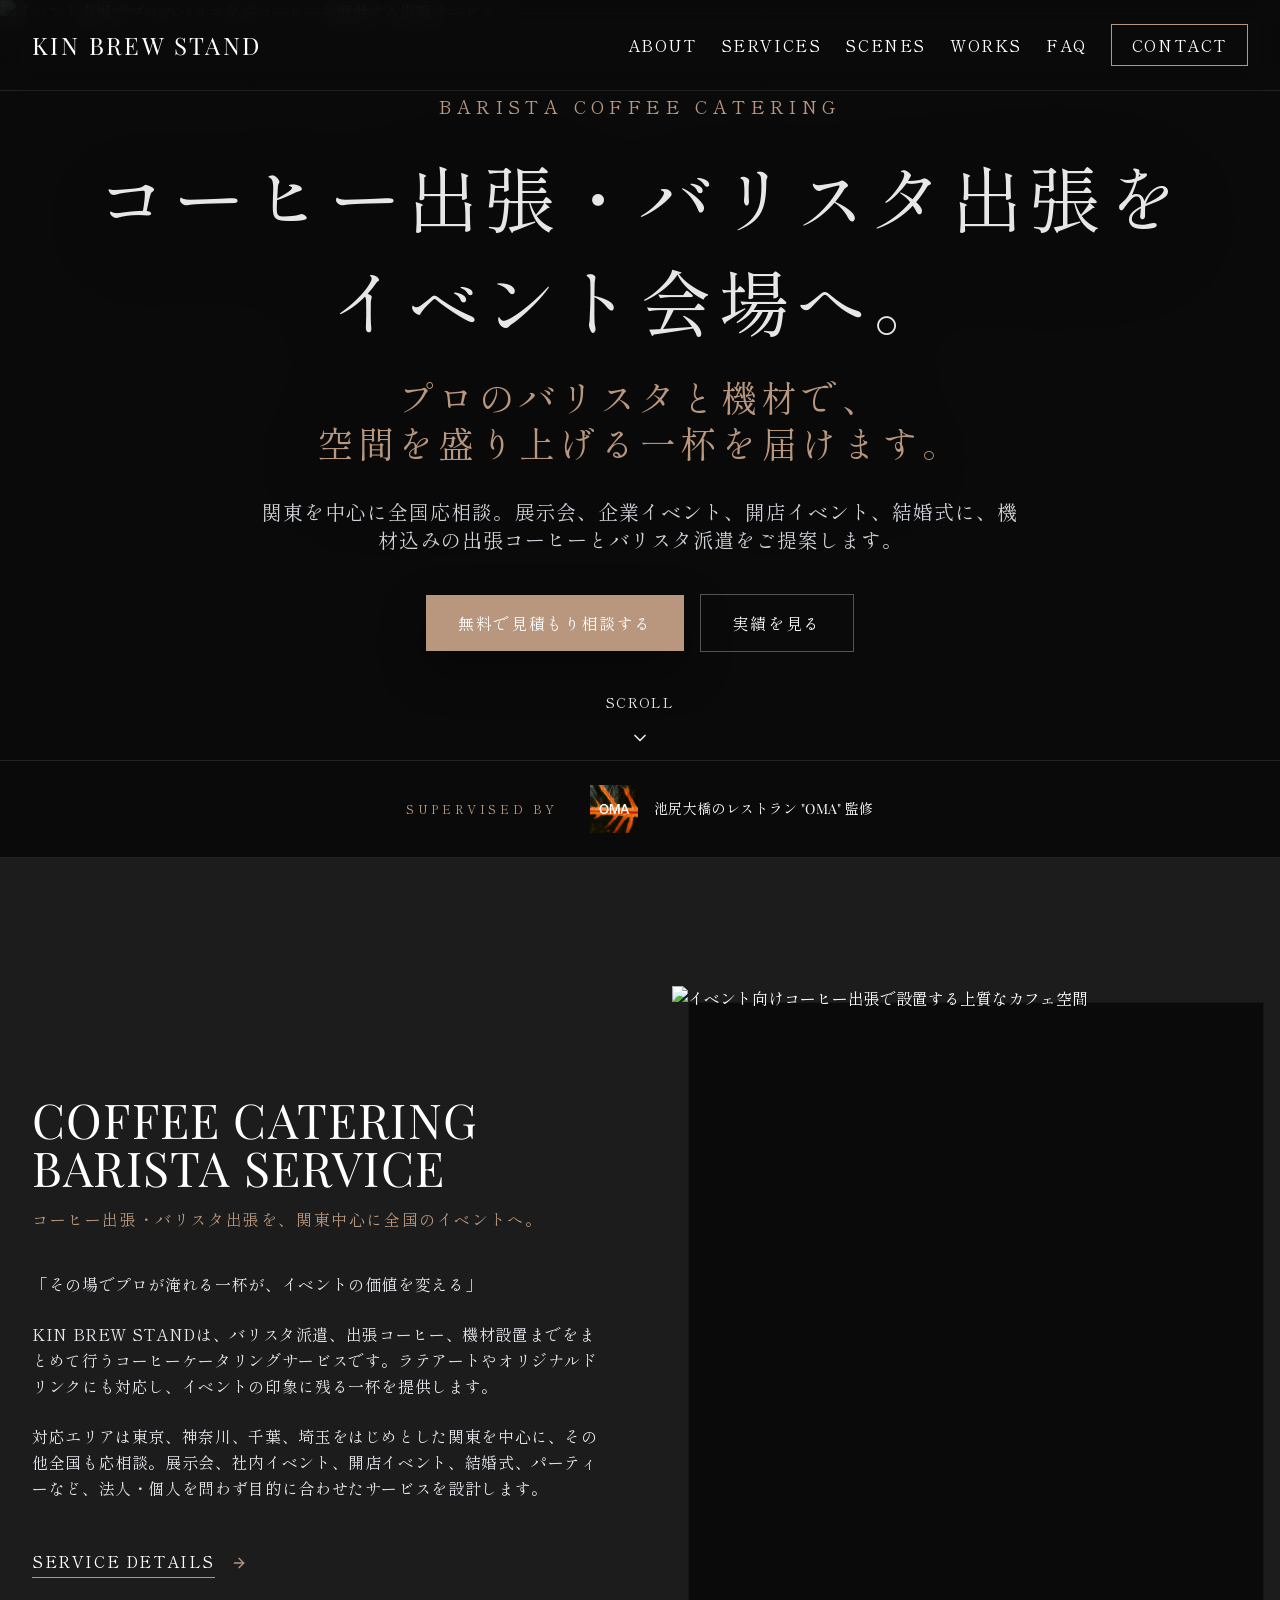
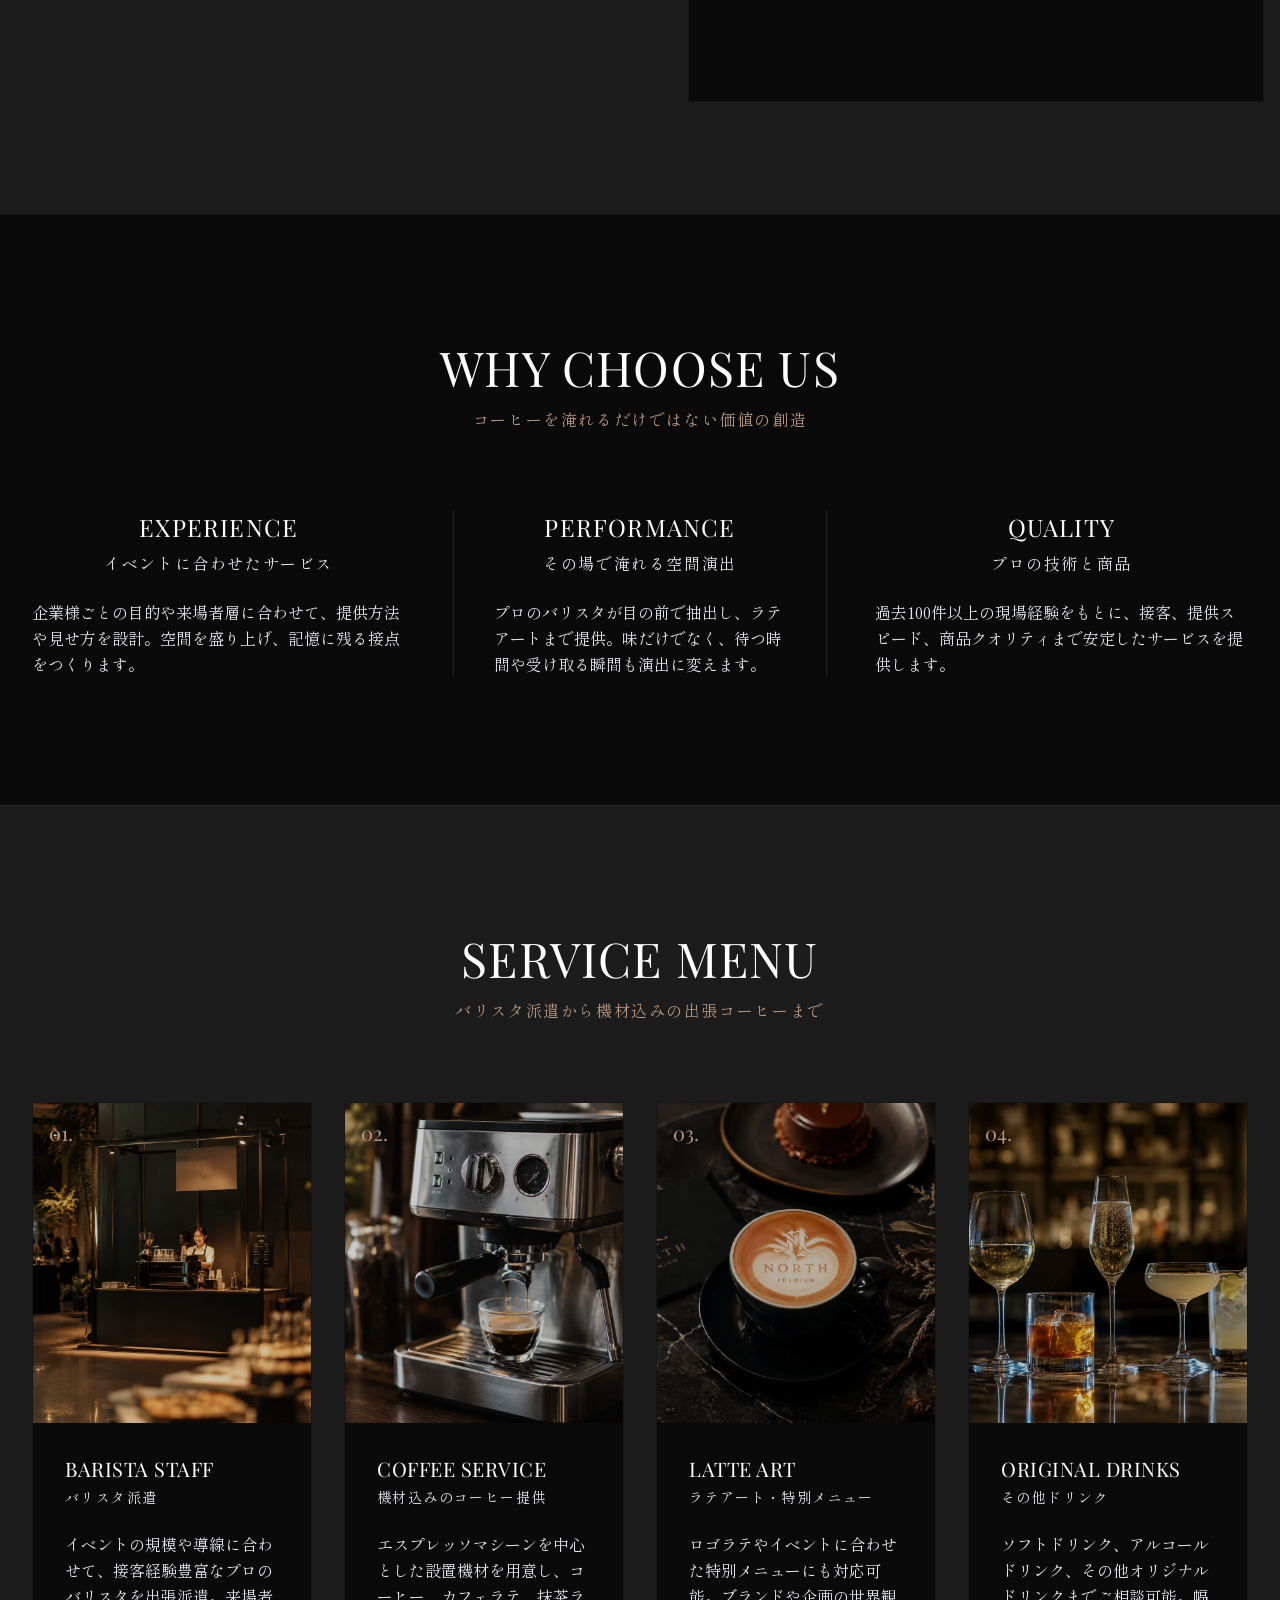
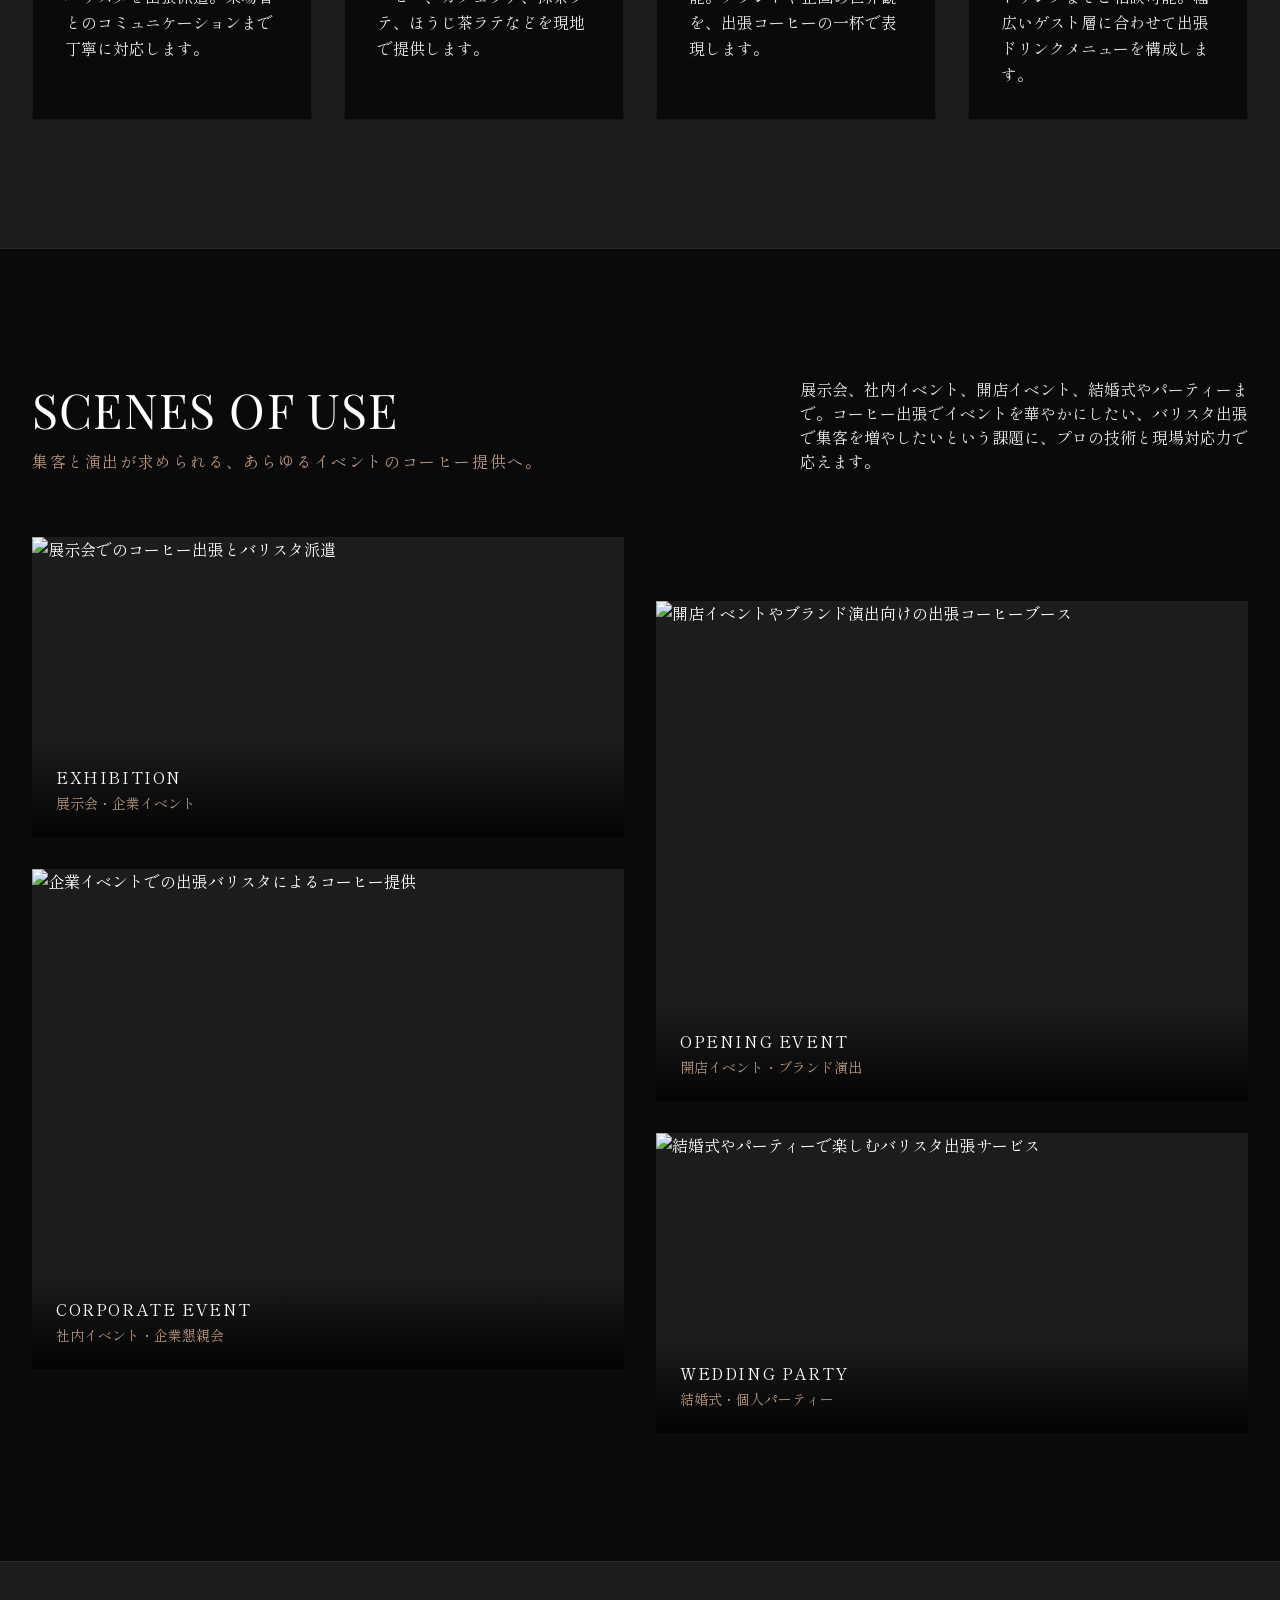
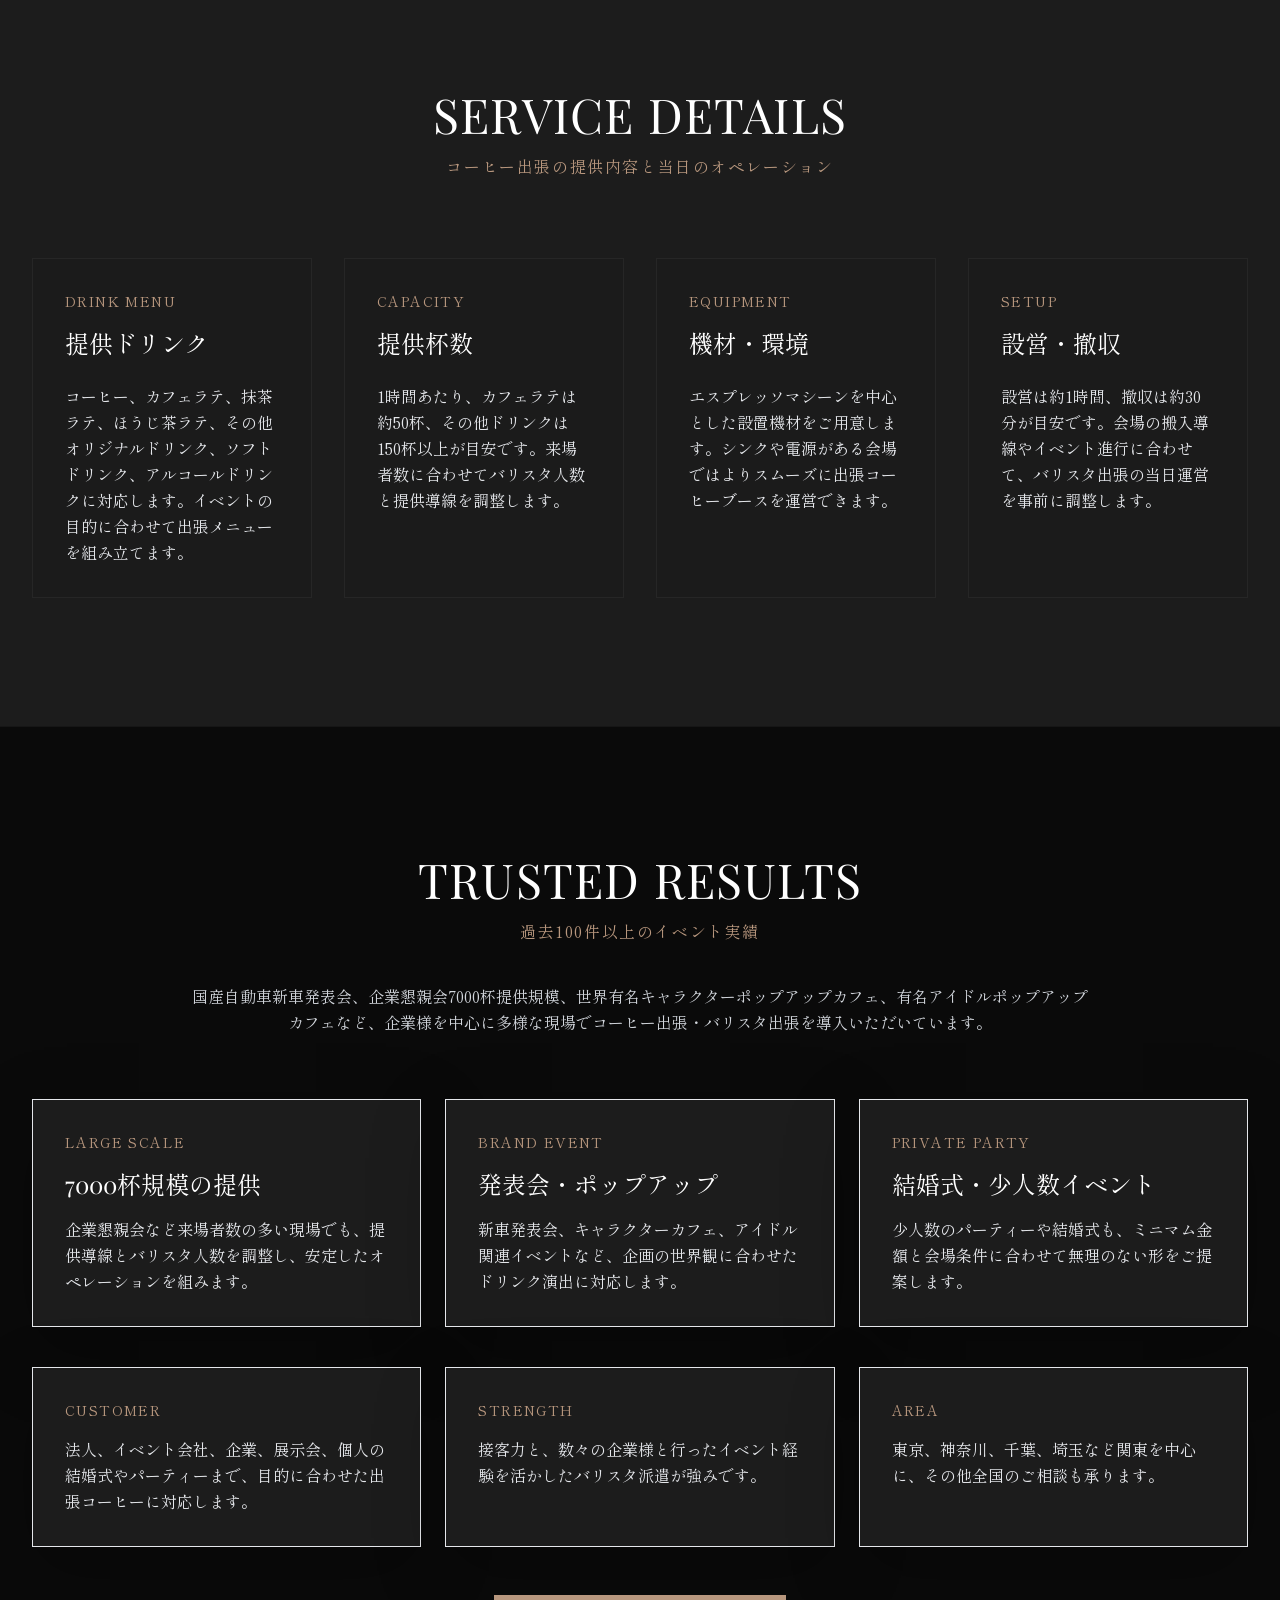
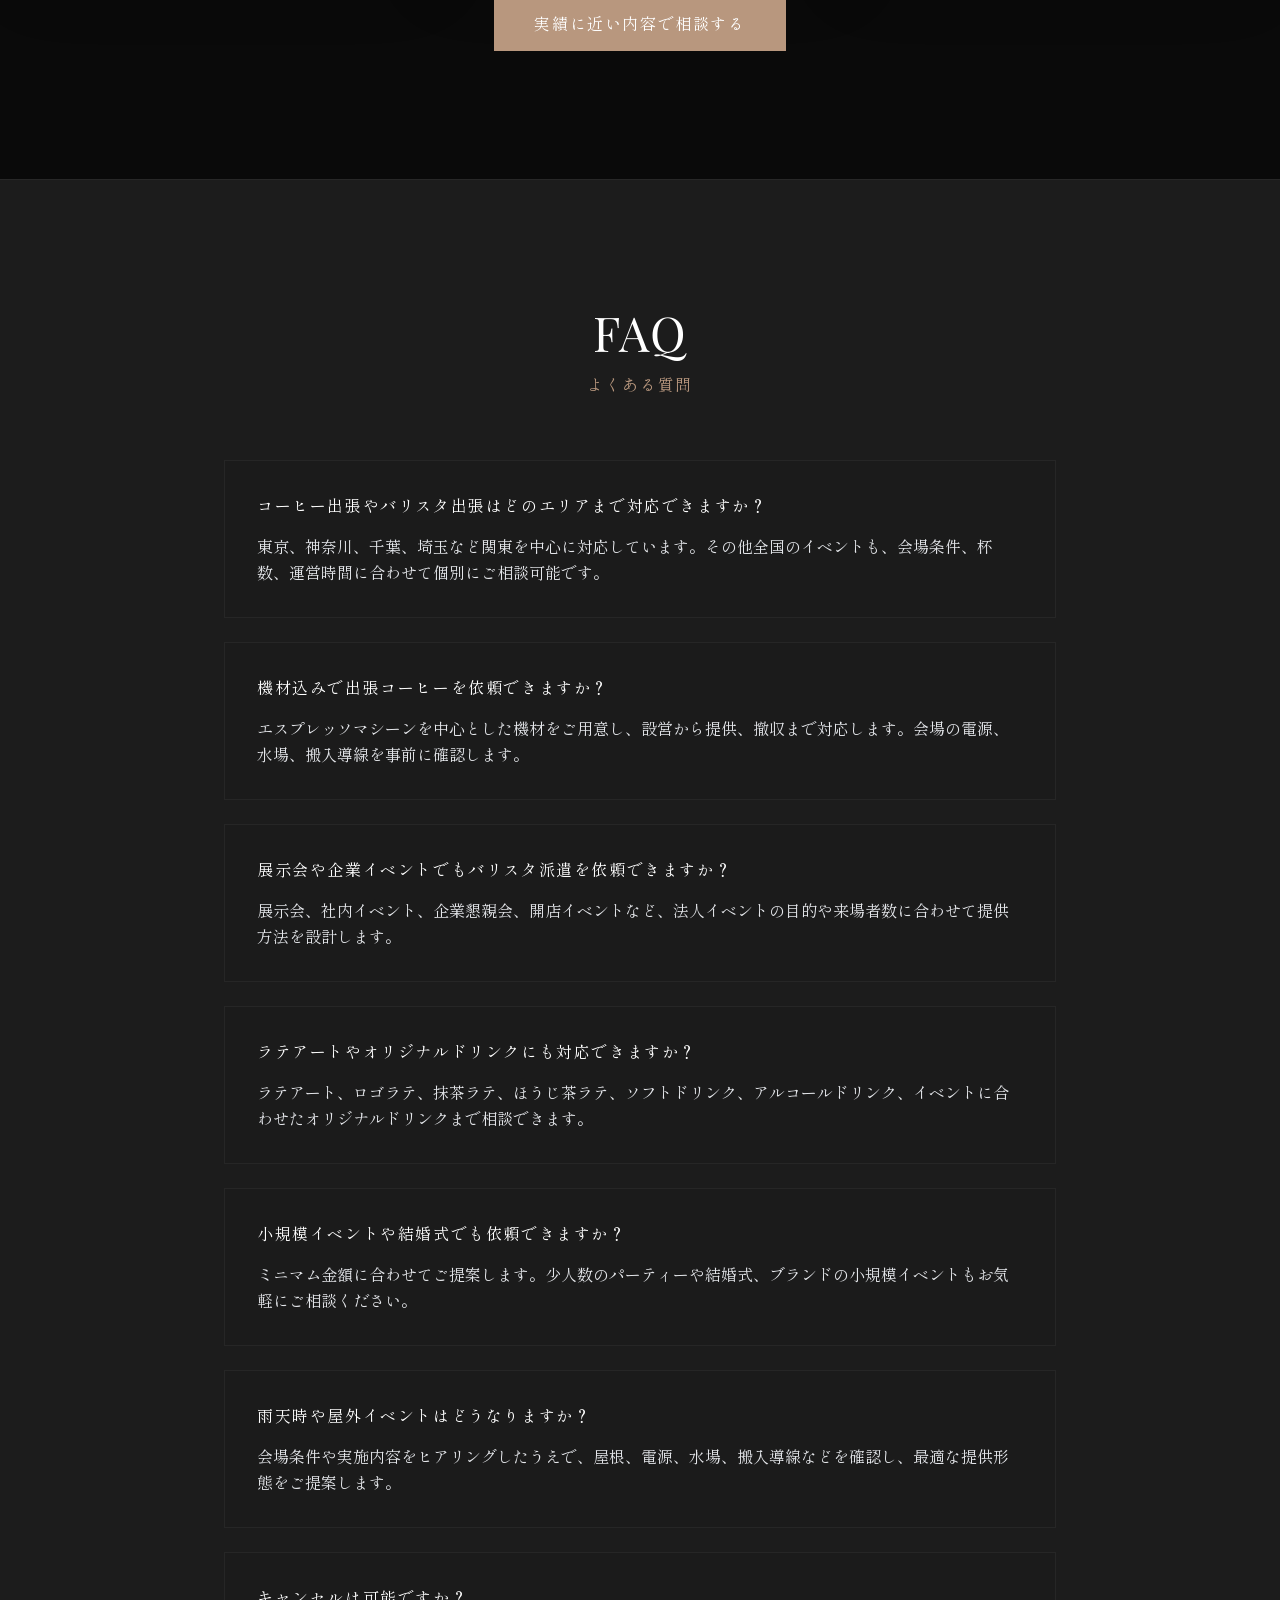
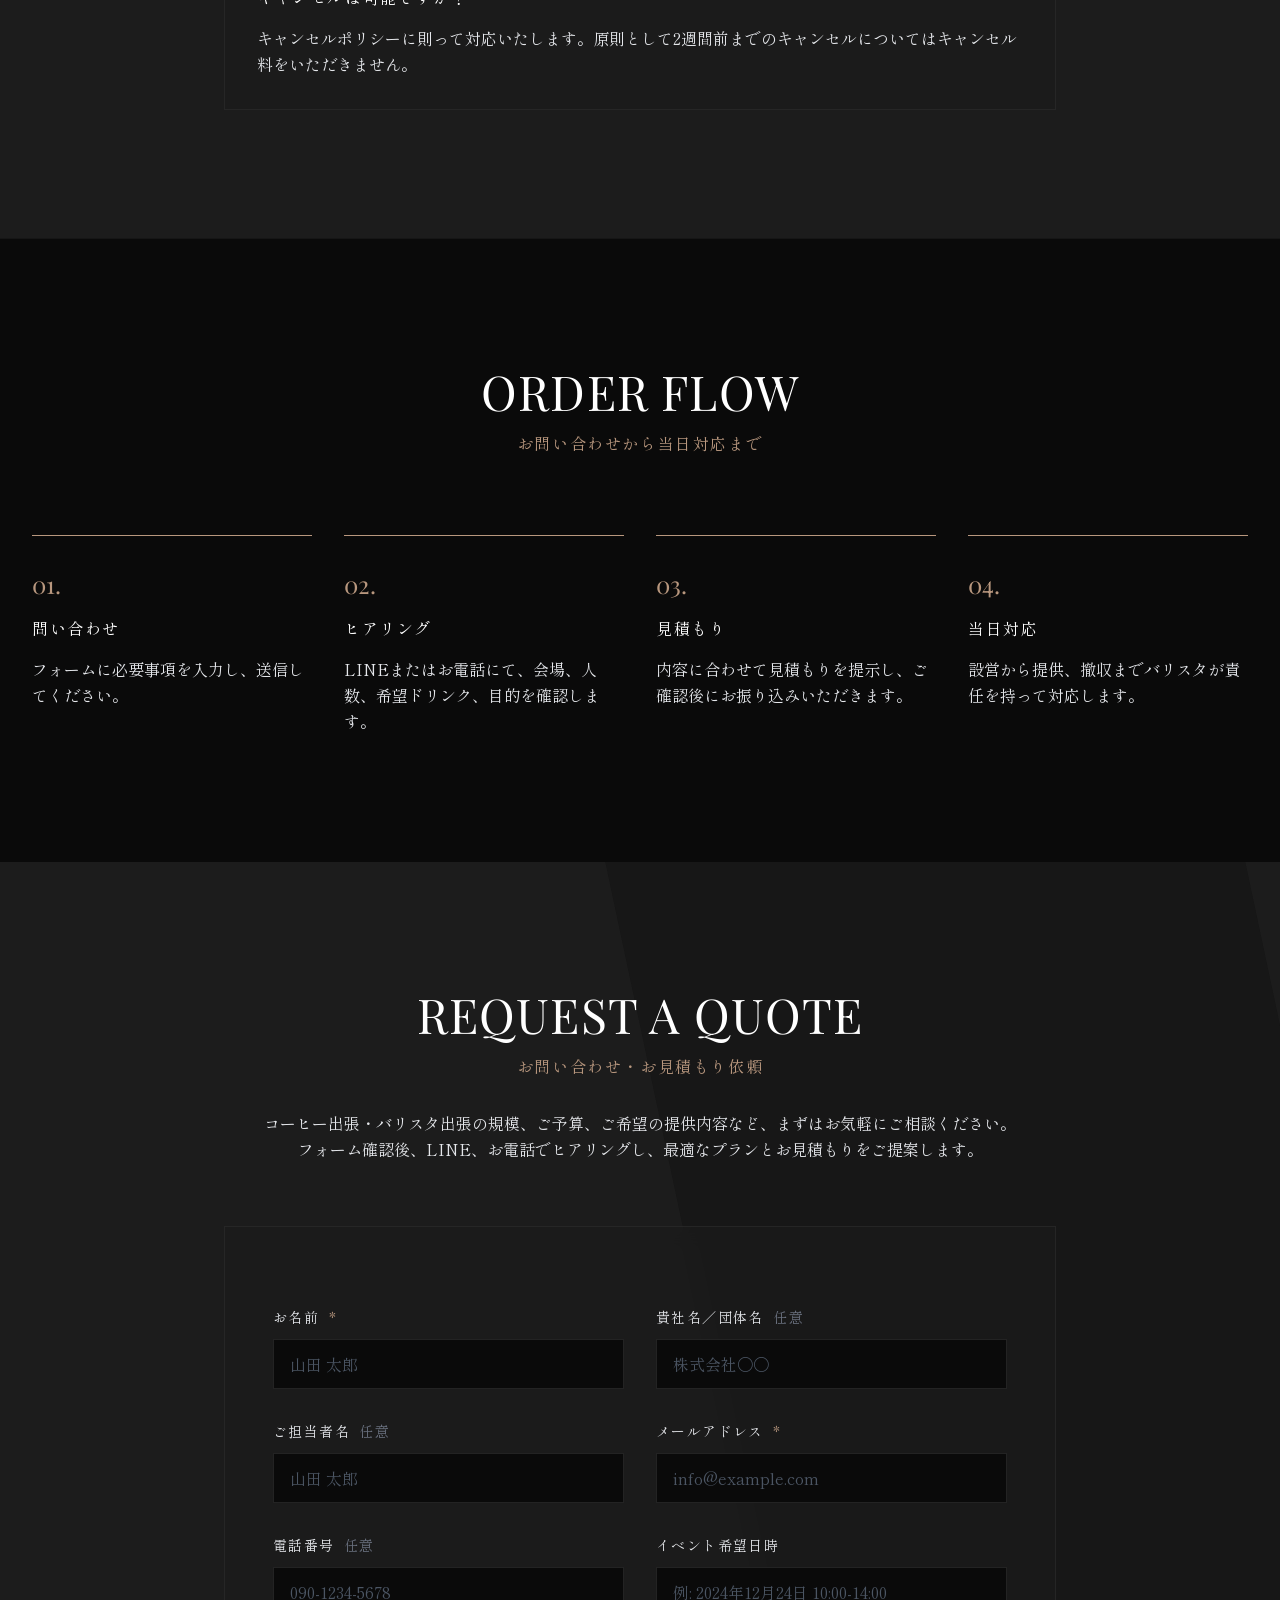
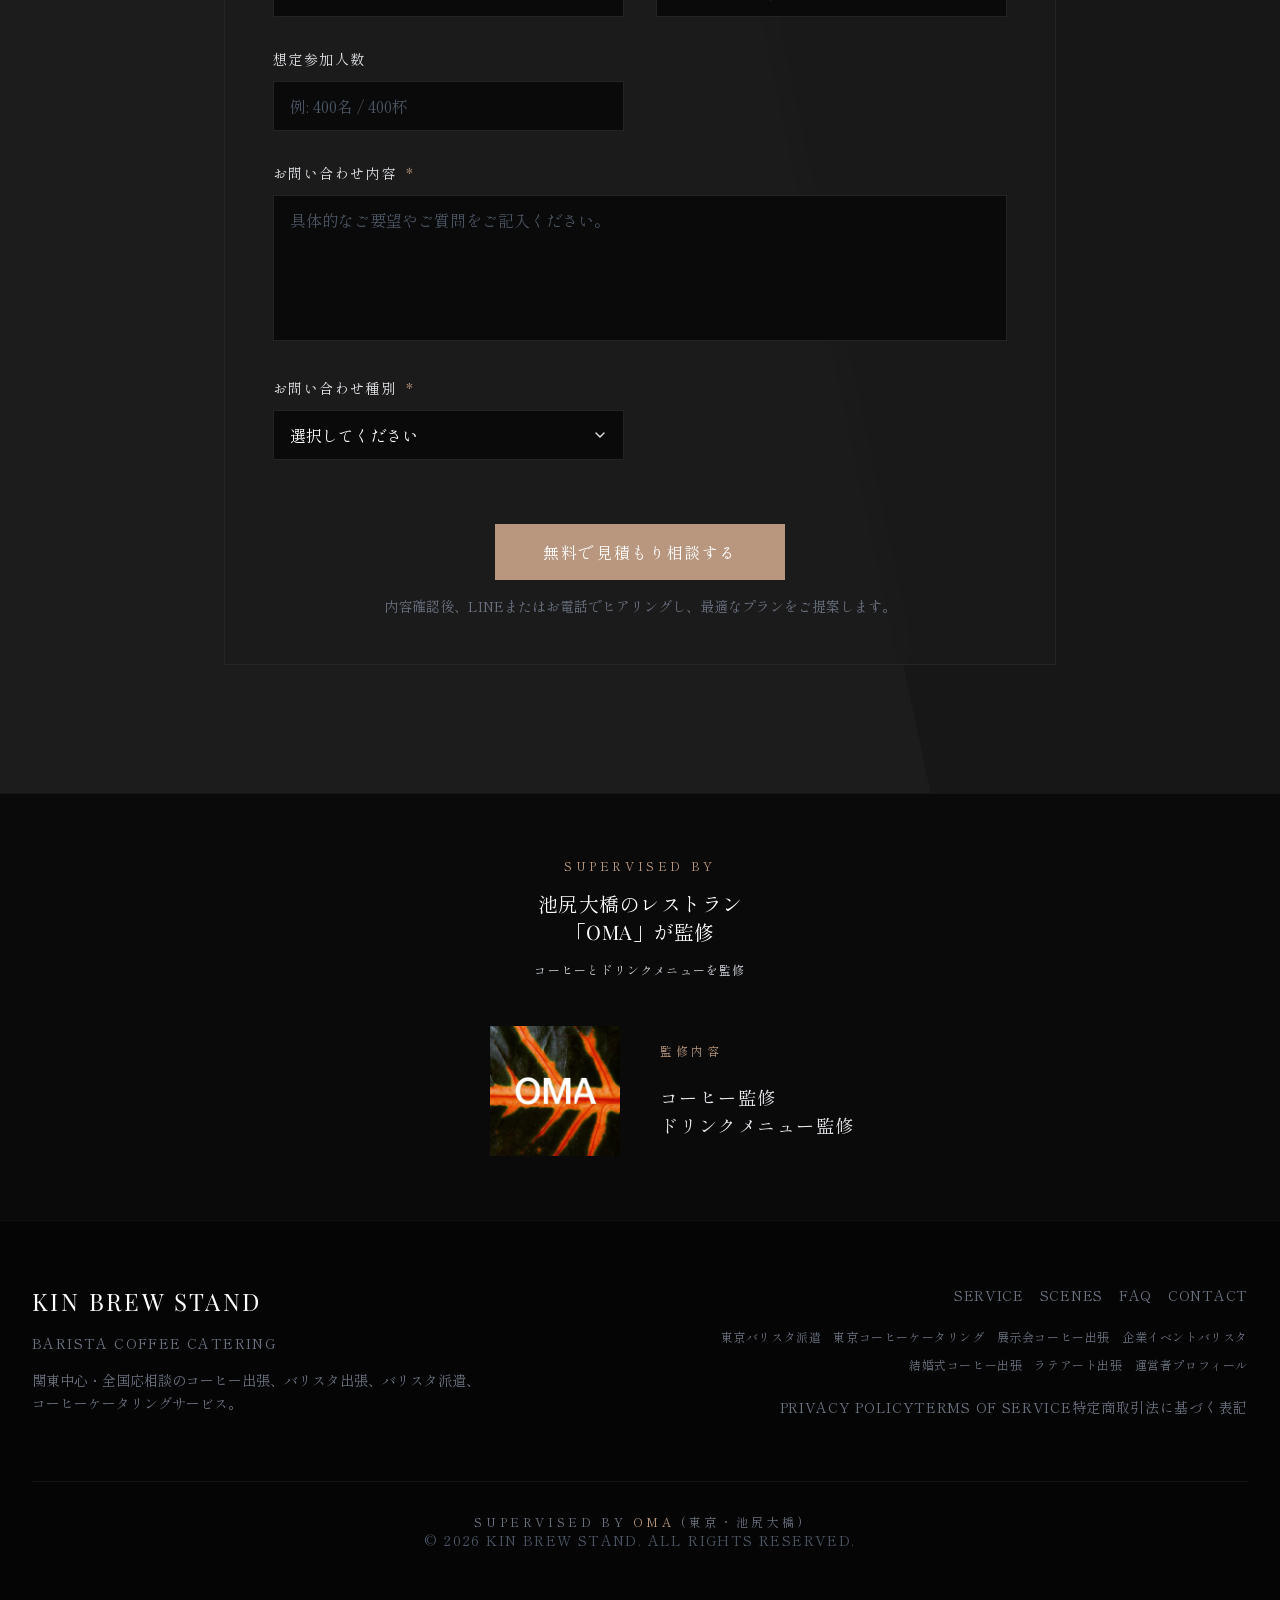
==== commit 5a4fadfe: "OMA（池尻大橋）監修クレジットを全ページに追加: ヒーロー下バッジ・index専用監修セクション・フッタークレジット・JSON-LD連携 Co-Authored-By: Claude Opus 4." ====
--- a/index.html
+++ b/index.html
@@ -55,6 +55,8 @@
             "email": "info@kin-brew-stand.com",
             "priceRange": "¥¥",
             "foundingDate": "2026",
+            "founder": {"@id": "https://kin-brew-stand.com/profile.html#person"},
+            "employee": {"@id": "https://kin-brew-stand.com/profile.html#person"},
             "address": {
               "@type": "PostalAddress",
               "addressCountry": "JP",
@@ -87,6 +89,23 @@
                 {"@type": "Offer", "itemOffered": {"@type": "Service", "name": "結婚式のコーヒー出張", "url": "https://kin-brew-stand.com/wedding-coffee.html"}},
                 {"@type": "Offer", "itemOffered": {"@type": "Service", "name": "ラテアート出張", "url": "https://kin-brew-stand.com/latte-art-catering.html"}}
               ]
+            },
+            "affiliation": {"@id": "https://www.instagram.com/oma_ikejiri/#restaurant"}
+          },
+          {
+            "@type": "Restaurant",
+            "@id": "https://www.instagram.com/oma_ikejiri/#restaurant",
+            "name": "OMA",
+            "url": "https://www.instagram.com/oma_ikejiri/",
+            "sameAs": ["https://www.instagram.com/oma_ikejiri/"],
+            "image": "https://kin-brew-stand.com/img/oma-logo.webp",
+            "logo": "https://kin-brew-stand.com/img/oma-logo.webp",
+            "description": "東京・池尻大橋のレストラン。KIN BREW STAND のコーヒー・ドリンクメニューを監修。",
+            "address": {
+              "@type": "PostalAddress",
+              "addressCountry": "JP",
+              "addressRegion": "東京都",
+              "addressLocality": "目黒区"
             }
           },
           {
@@ -336,6 +355,30 @@
             </div>
           </section>
 
+          <section class="w-full bg-[#0D0D0D] border-y border-white/10 py-6 md:py-8" id="supervised-bar">
+            <div class="max-w-7xl mx-auto px-4 md:px-6 lg:px-8">
+              <a
+                href="https://www.instagram.com/oma_ikejiri/"
+                target="_blank"
+                rel="noopener"
+                class="flex flex-col md:flex-row items-center justify-center gap-4 md:gap-8 group"
+                style="text-decoration:none;color:inherit">
+                <span class="text-accent tracking-[0.3em] text-xs md:text-sm">SUPERVISED BY</span>
+                <div class="flex items-center gap-4">
+                  <img
+                    src="img/oma-logo.webp"
+                    alt="OMA 池尻大橋 ロゴ"
+                    class="block flex-shrink-0 object-contain w-auto"
+                    style="height: 48px;"
+                    loading="lazy"/>
+                  <span class="font-serif text-sm md:text-base text-white group-hover:text-accent transition-colors tracking-wide">
+                    池尻大橋のレストラン "OMA" 監修
+                  </span>
+                </div>
+              </a>
+            </div>
+          </section>
+
           <section
             class="w-full bg-secondary py-24 md:py-32"
             id="about"
@@ -1079,6 +1122,46 @@
             </div>
           </section>
 
+          <section class="w-full bg-primary py-16 md:py-20 border-t border-white/5" id="supervised">
+            <div class="max-w-4xl mx-auto px-4 md:px-6 lg:px-8">
+              <div class="text-center mb-12">
+                <p class="text-accent tracking-[0.3em] text-xs md:text-sm mb-4">SUPERVISED BY</p>
+                <h2 class="font-serif text-xl md:text-3xl lg:text-4xl text-white tracking-wide leading-[1.5]">
+                  池尻大橋のレストラン<br class="lg:hidden"/>「OMA」が監修
+                </h2>
+                <p class="text-gray-300 tracking-widest text-xs md:text-sm mt-4">
+                  コーヒーとドリンクメニューを監修
+                </p>
+              </div>
+
+              <div class="grid grid-cols-1 md:grid-cols-2 gap-10 md:gap-12 items-center">
+                <div class="flex justify-center md:justify-end md:pr-8">
+                  <a
+                    href="https://www.instagram.com/oma_ikejiri/"
+                    target="_blank"
+                    rel="noopener"
+                    aria-label="OMA 公式Instagramを開く"
+                    class="block transition-opacity hover:opacity-70">
+                    <img
+                      src="img/oma-logo.webp"
+                      alt="OMA 池尻大橋 ロゴ"
+                      class="h-auto object-contain"
+                      style="width: 130px;"
+                      loading="lazy"/>
+                  </a>
+                </div>
+
+                <div class="md:border-l md:border-white/10 md:pl-12 text-center md:text-left">
+                  <h3 class="text-accent tracking-[0.3em] text-xs mb-6">監修内容</h3>
+                  <ul class="space-y-4 text-gray-200 font-light tracking-[0.08em] text-base md:text-lg" style="font-family:'Shippori Mincho', serif;">
+                    <li>コーヒー監修</li>
+                    <li>ドリンクメニュー監修</li>
+                  </ul>
+                </div>
+              </div>
+            </div>
+          </section>
+
         </main>
 
         <footer class="w-full bg-[#050505] py-16 border-t border-white/5">
@@ -1109,6 +1192,7 @@
                   <a class="hover:text-white transition-colors" href="corporate-event-barista.html">企業イベントバリスタ</a>
                   <a class="hover:text-white transition-colors" href="wedding-coffee.html">結婚式コーヒー出張</a>
                   <a class="hover:text-white transition-colors" href="latte-art-catering.html">ラテアート出張</a>
+                  <a class="hover:text-white transition-colors" href="profile.html">運営者プロフィール</a>
                 </div>
                 <div class="flex flex-wrap gap-x-6 gap-y-2 justify-center md:justify-end text-sm text-gray-500 tracking-wider">
                   <a class="hover:text-white transition-colors" href="privacy.html">PRIVACY POLICY</a>
@@ -1117,7 +1201,17 @@
                 </div>
               </div>
             </div>
-            <div class="mt-16 pt-8 border-t border-white/5 text-center">
+            <div class="mt-16 pt-8 border-t border-white/5 text-center space-y-3">
+              <p class="text-gray-500 text-xs tracking-[0.3em]">
+                SUPERVISED BY
+                <a
+                  href="https://www.instagram.com/oma_ikejiri/"
+                  target="_blank"
+                  rel="noopener"
+                  class="text-accent hover:text-white transition-colors mx-2"
+                  style="text-decoration:none;">OMA</a>
+                (東京・池尻大橋)
+              </p>
               <p class="text-gray-600 text-sm tracking-widest">
                 &copy; 2026 KIN BREW STAND. ALL RIGHTS RESERVED.
               </p>
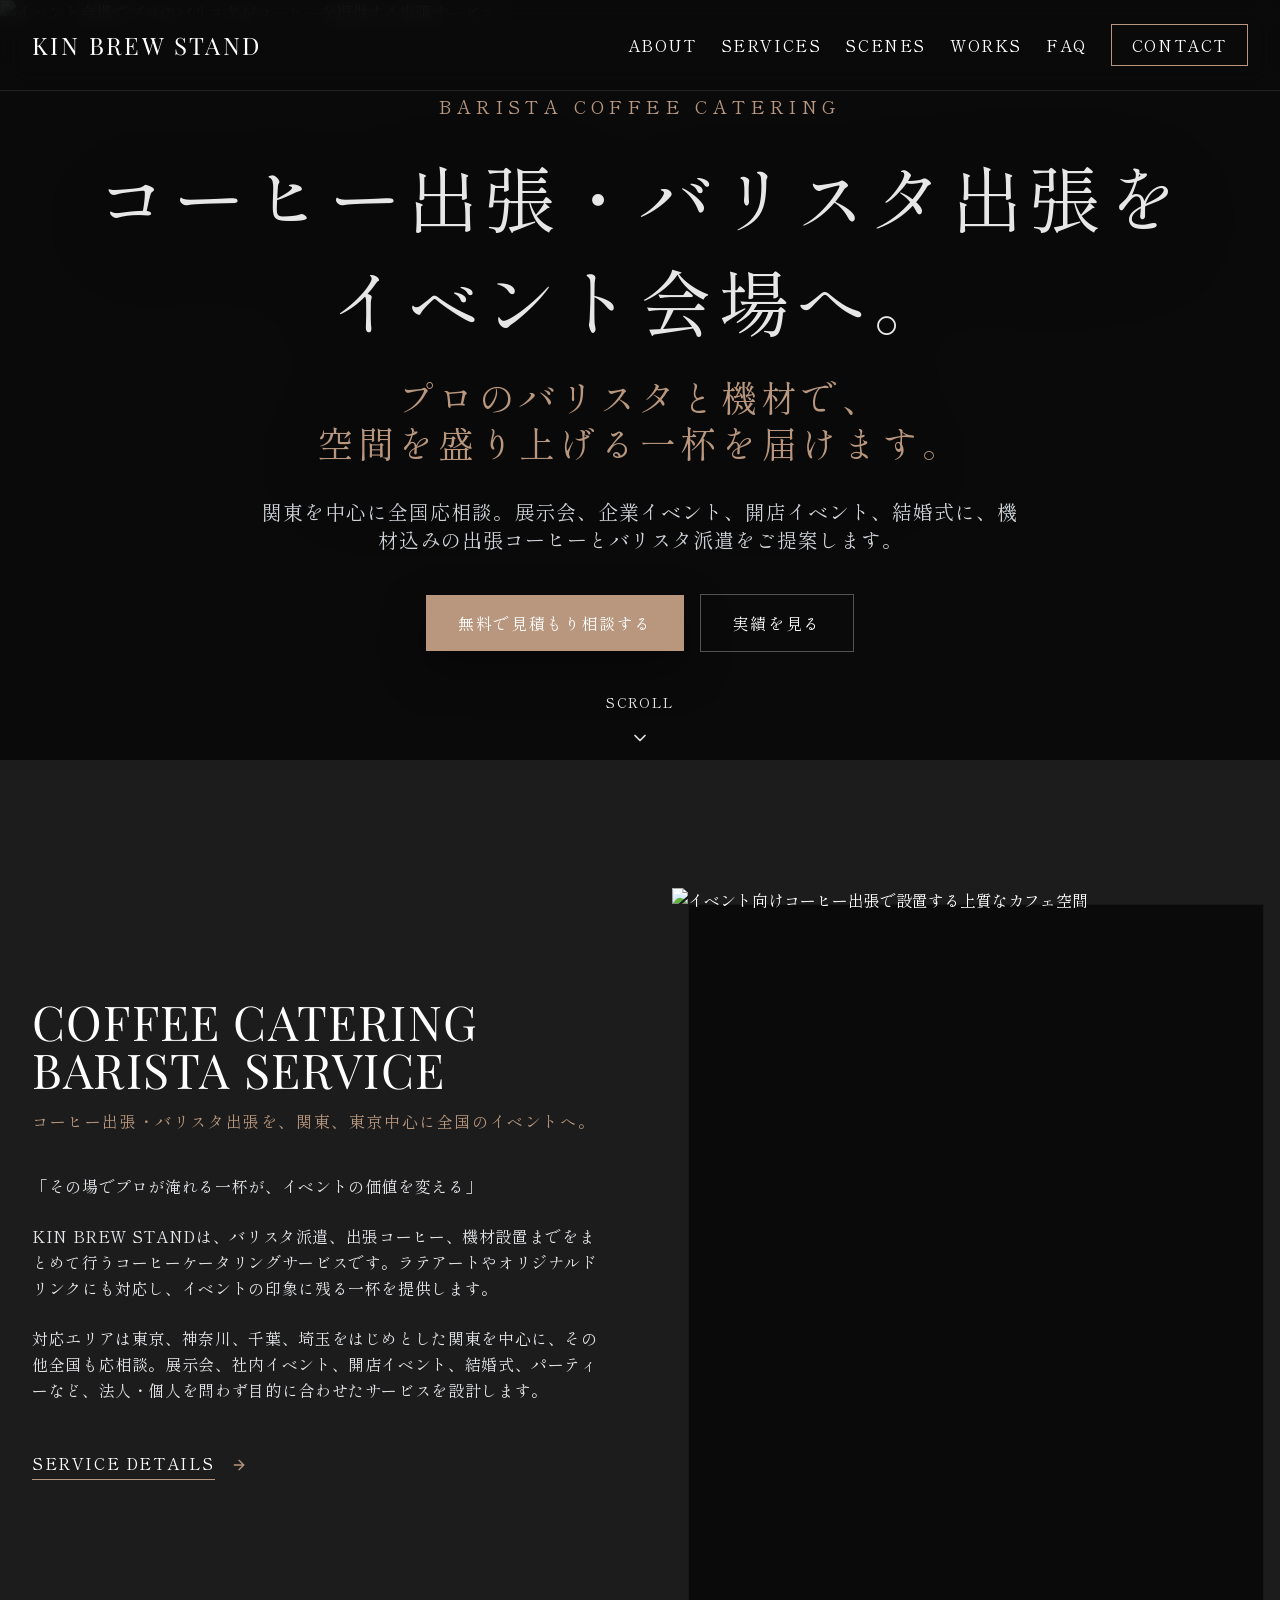
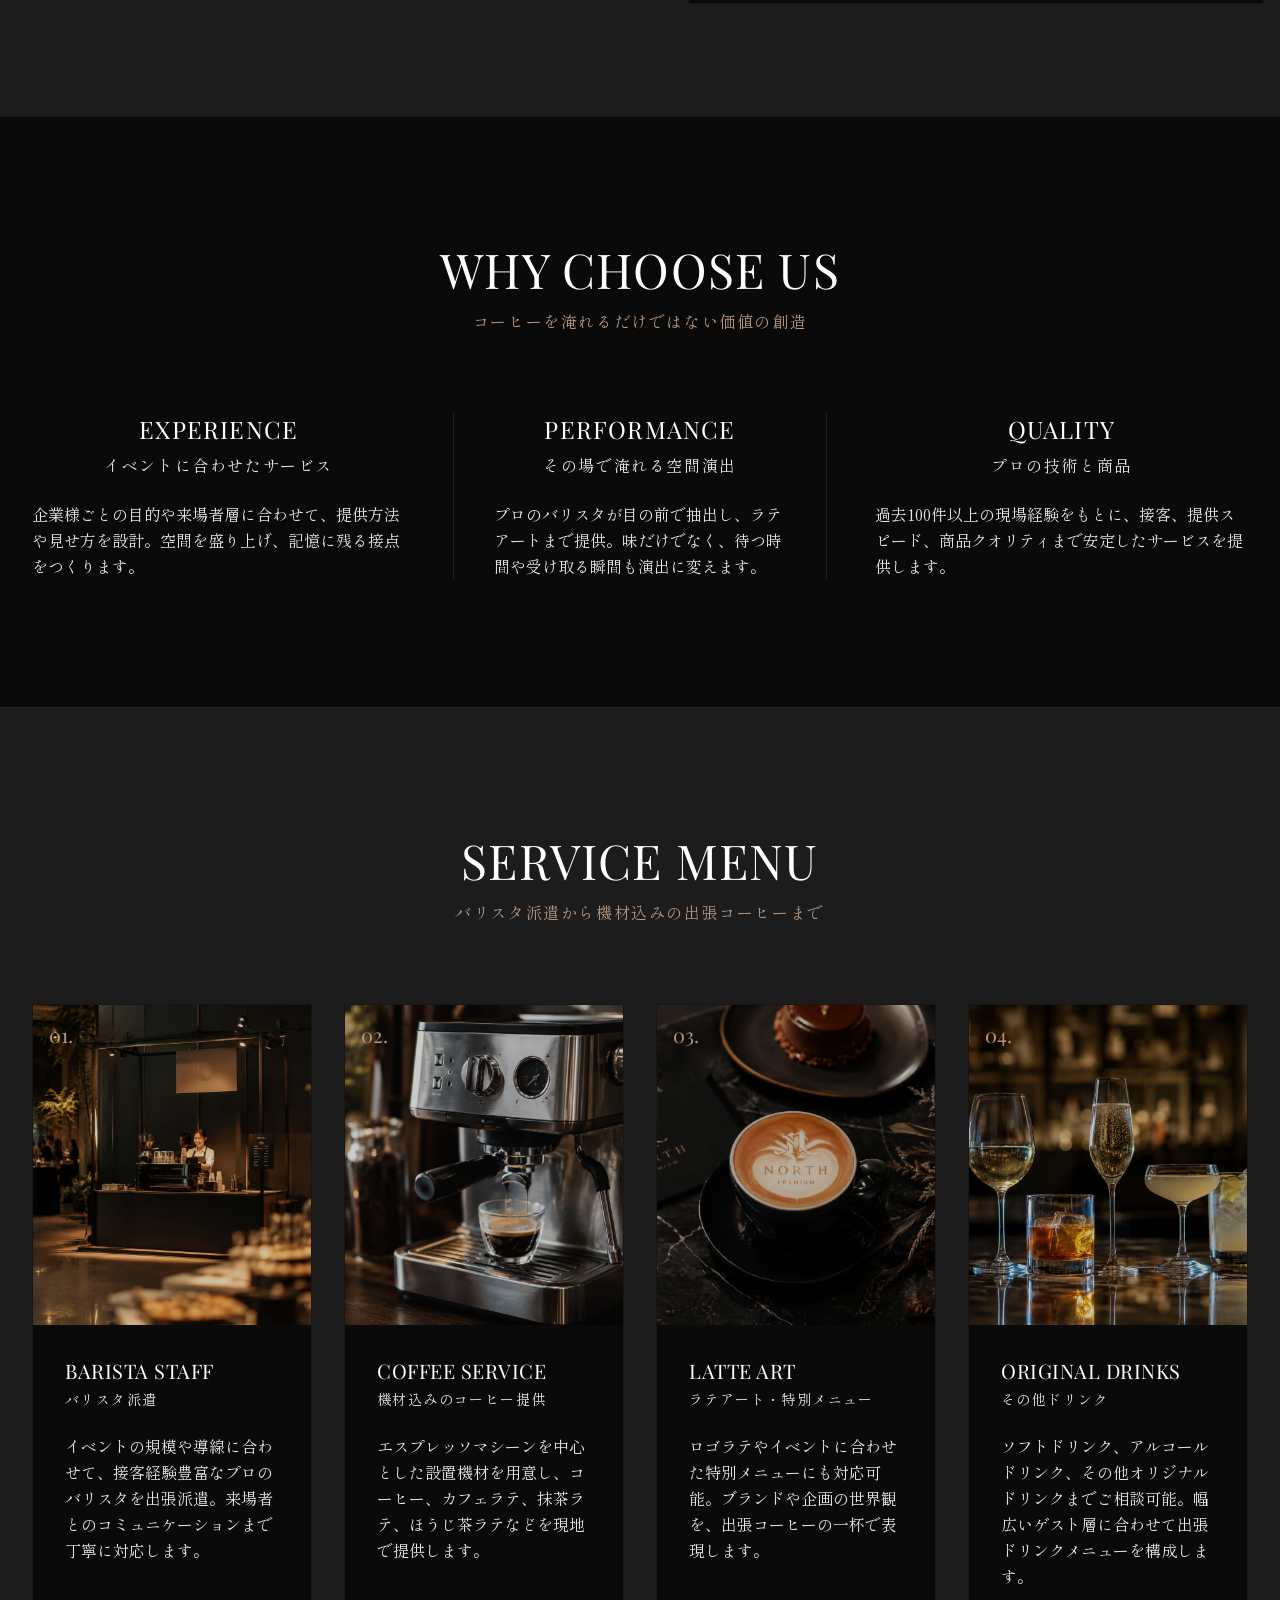
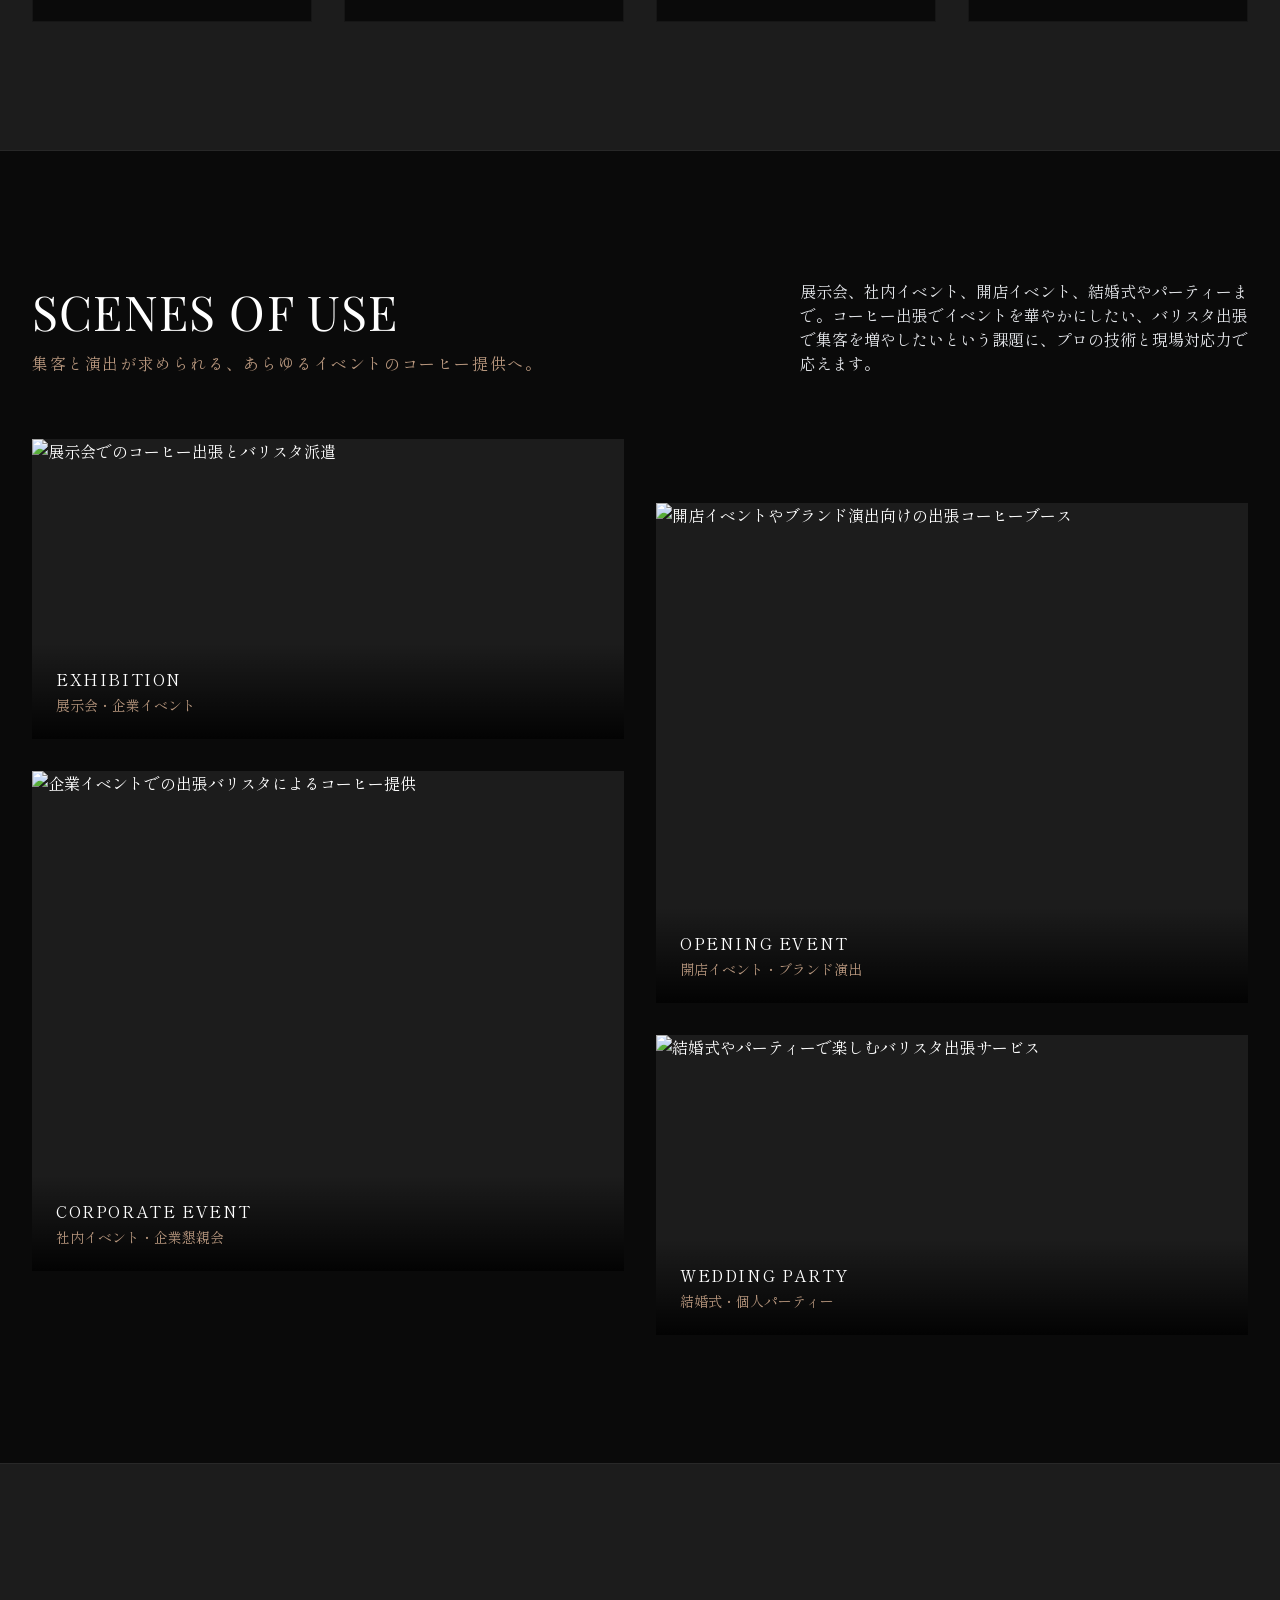
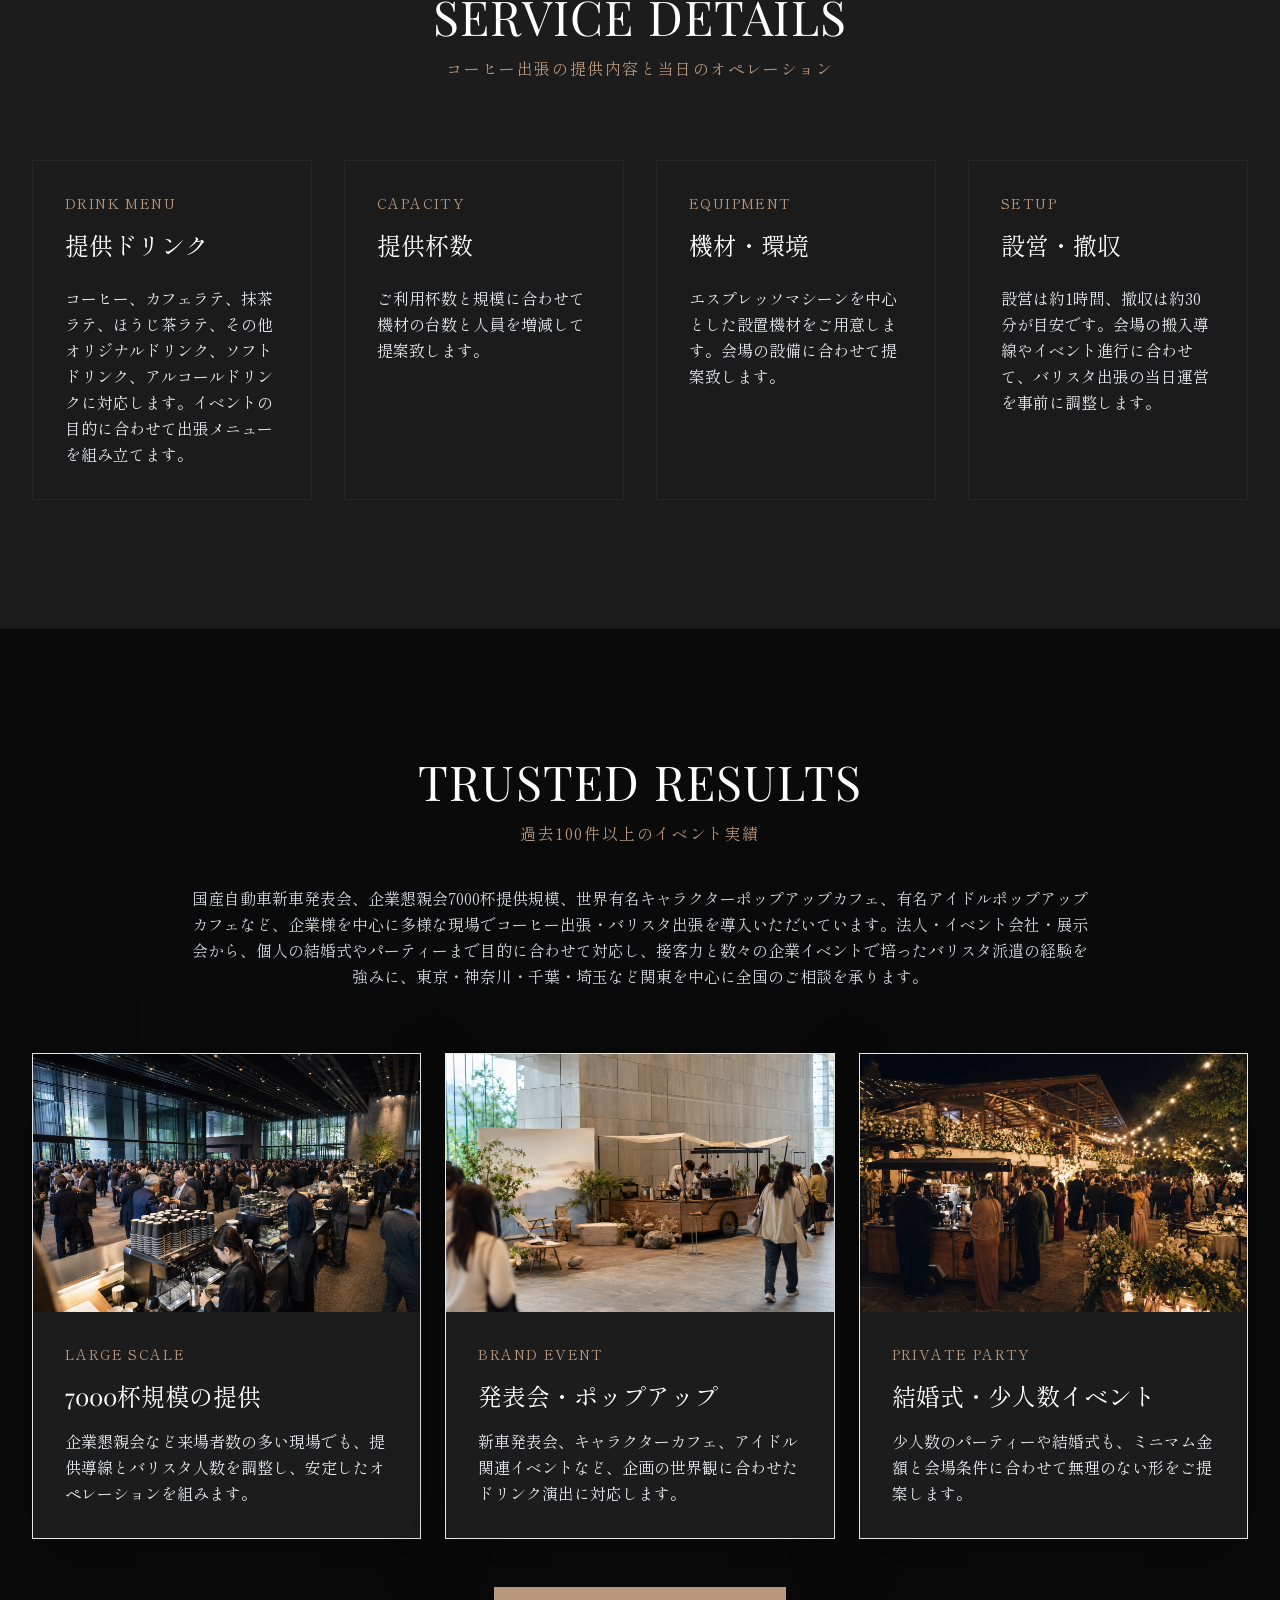
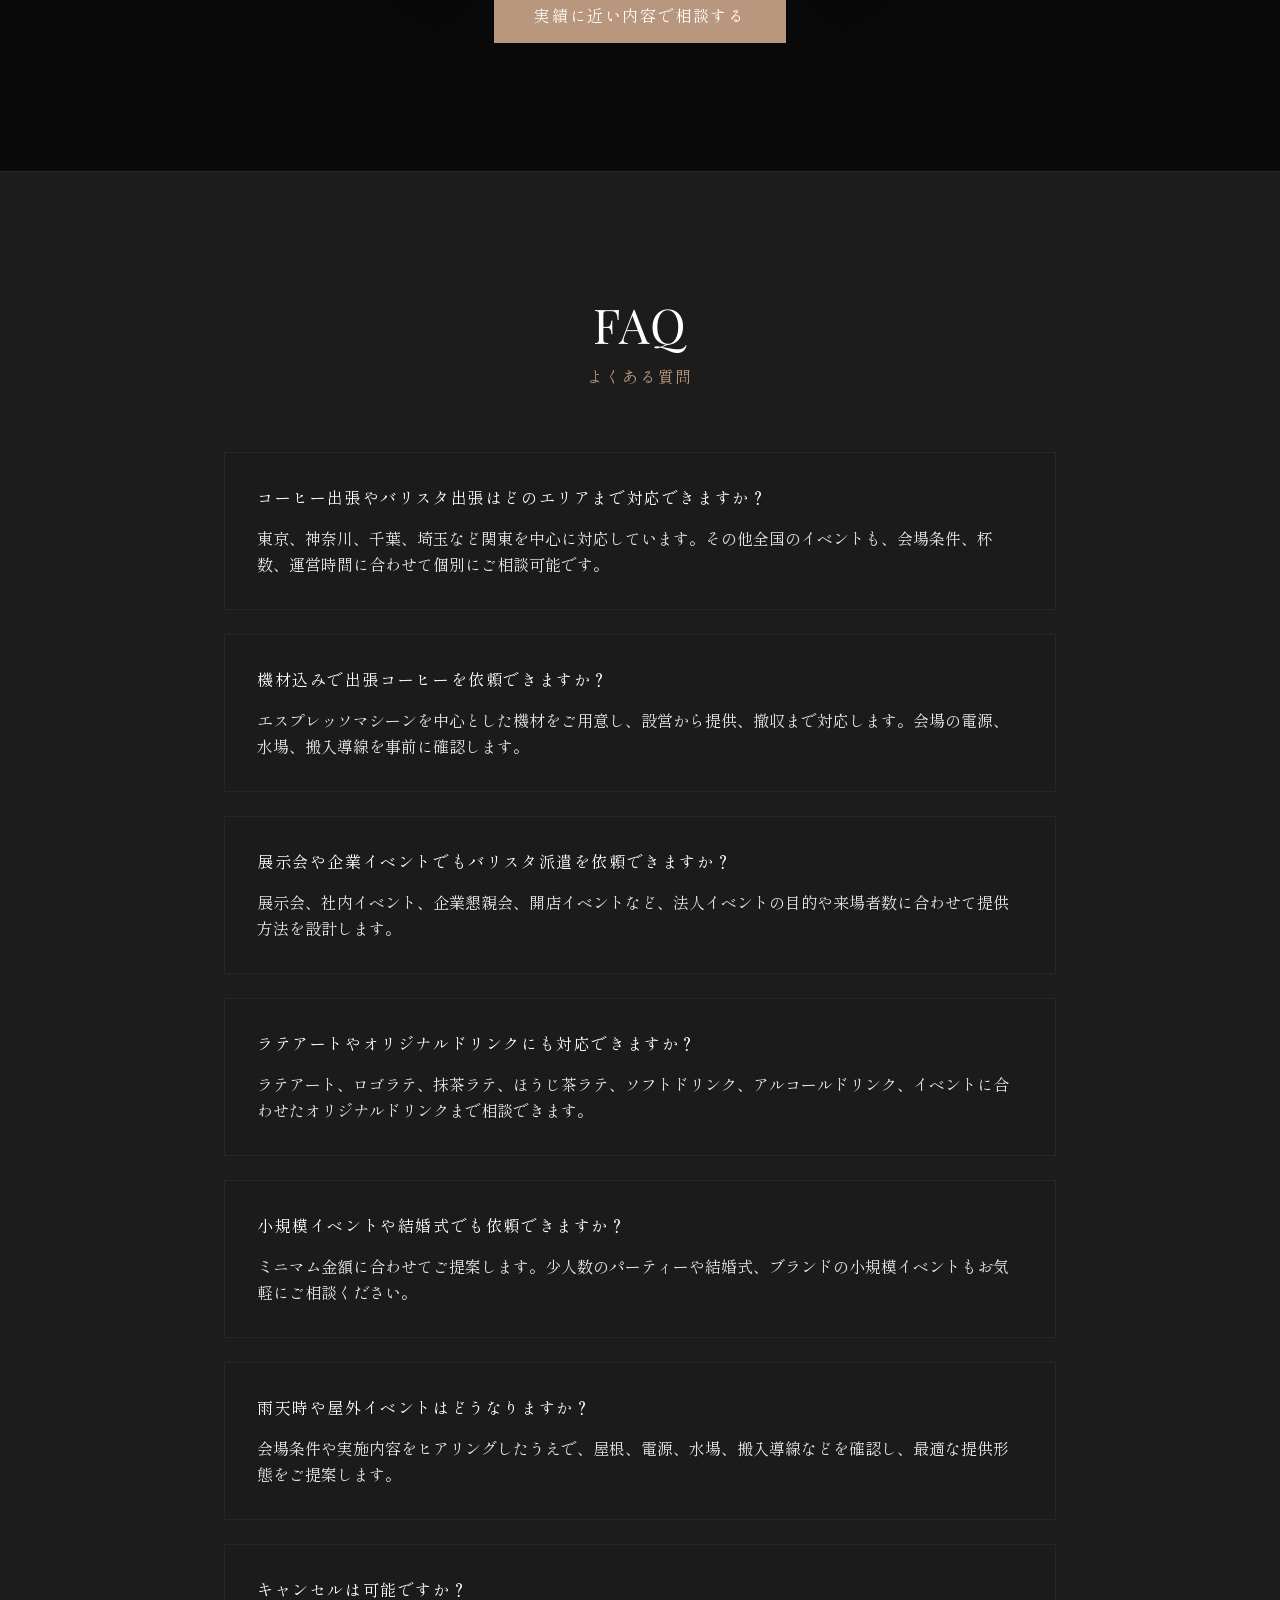
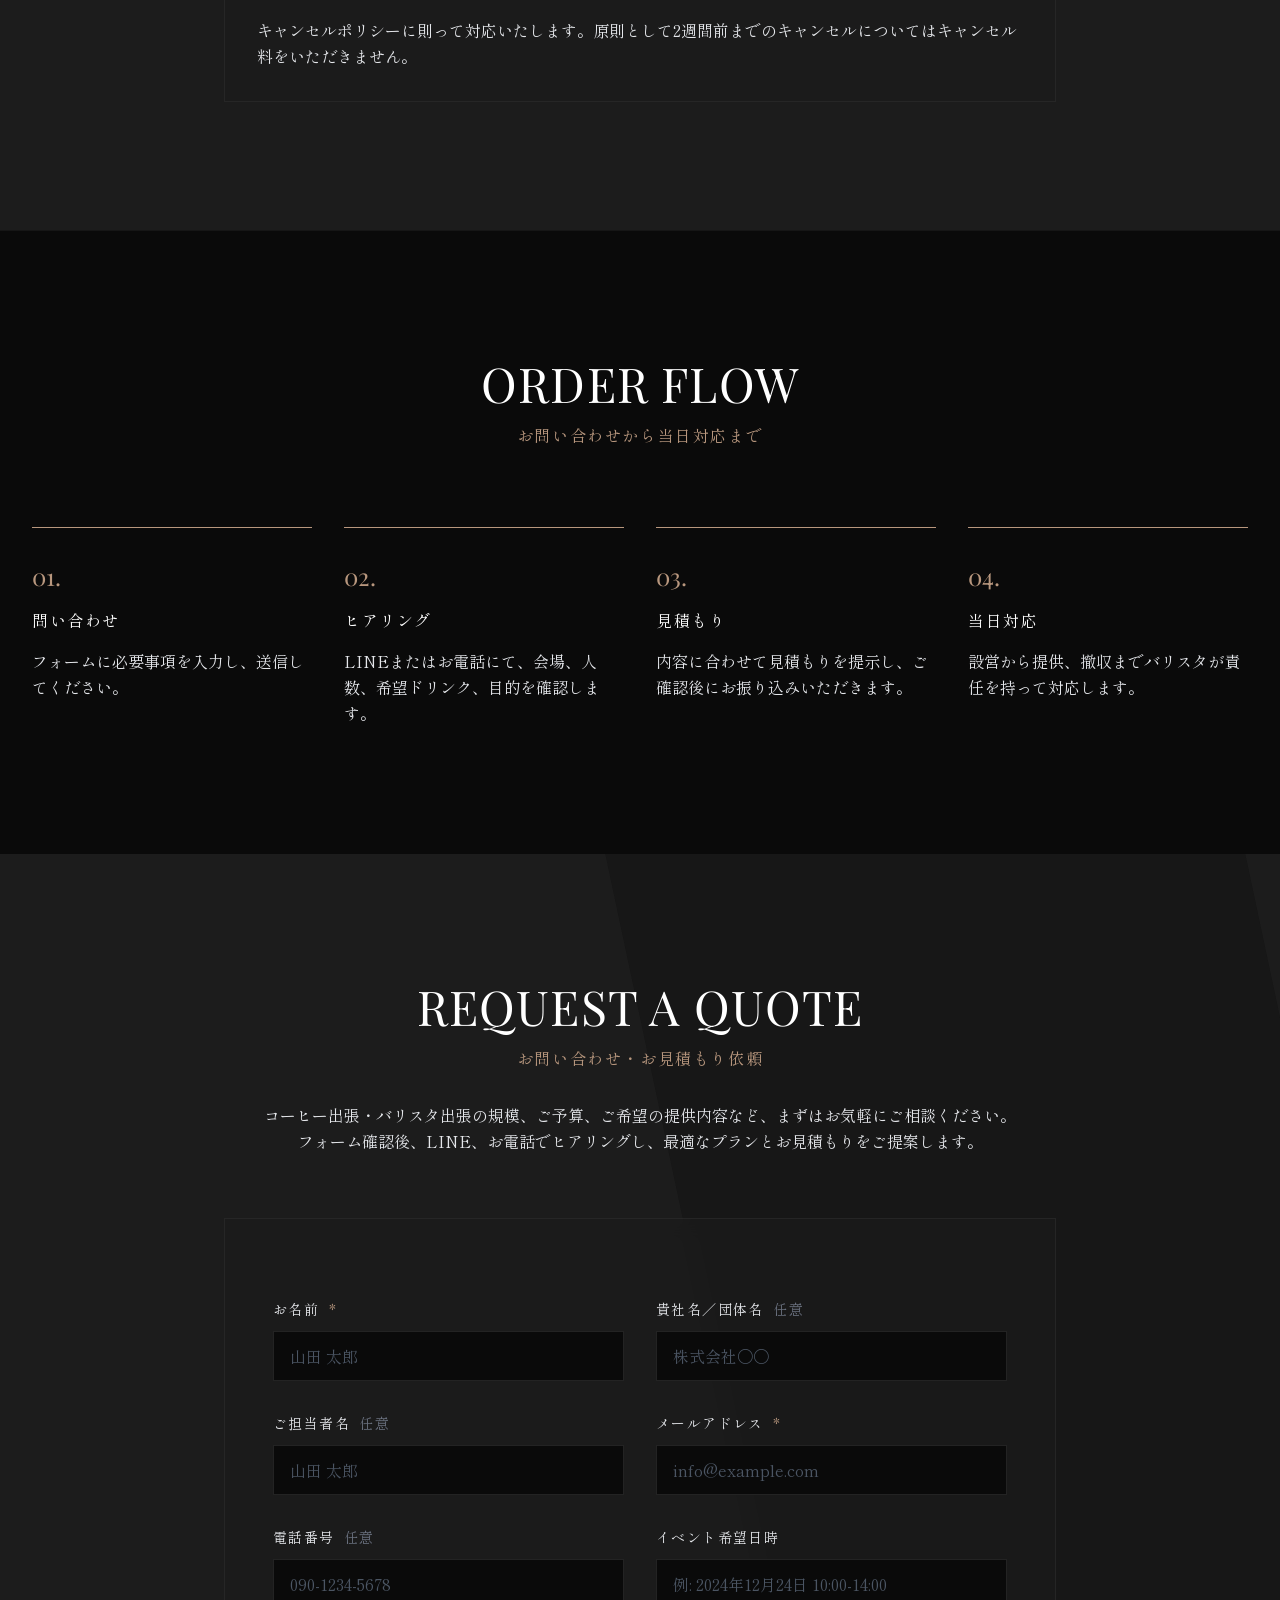
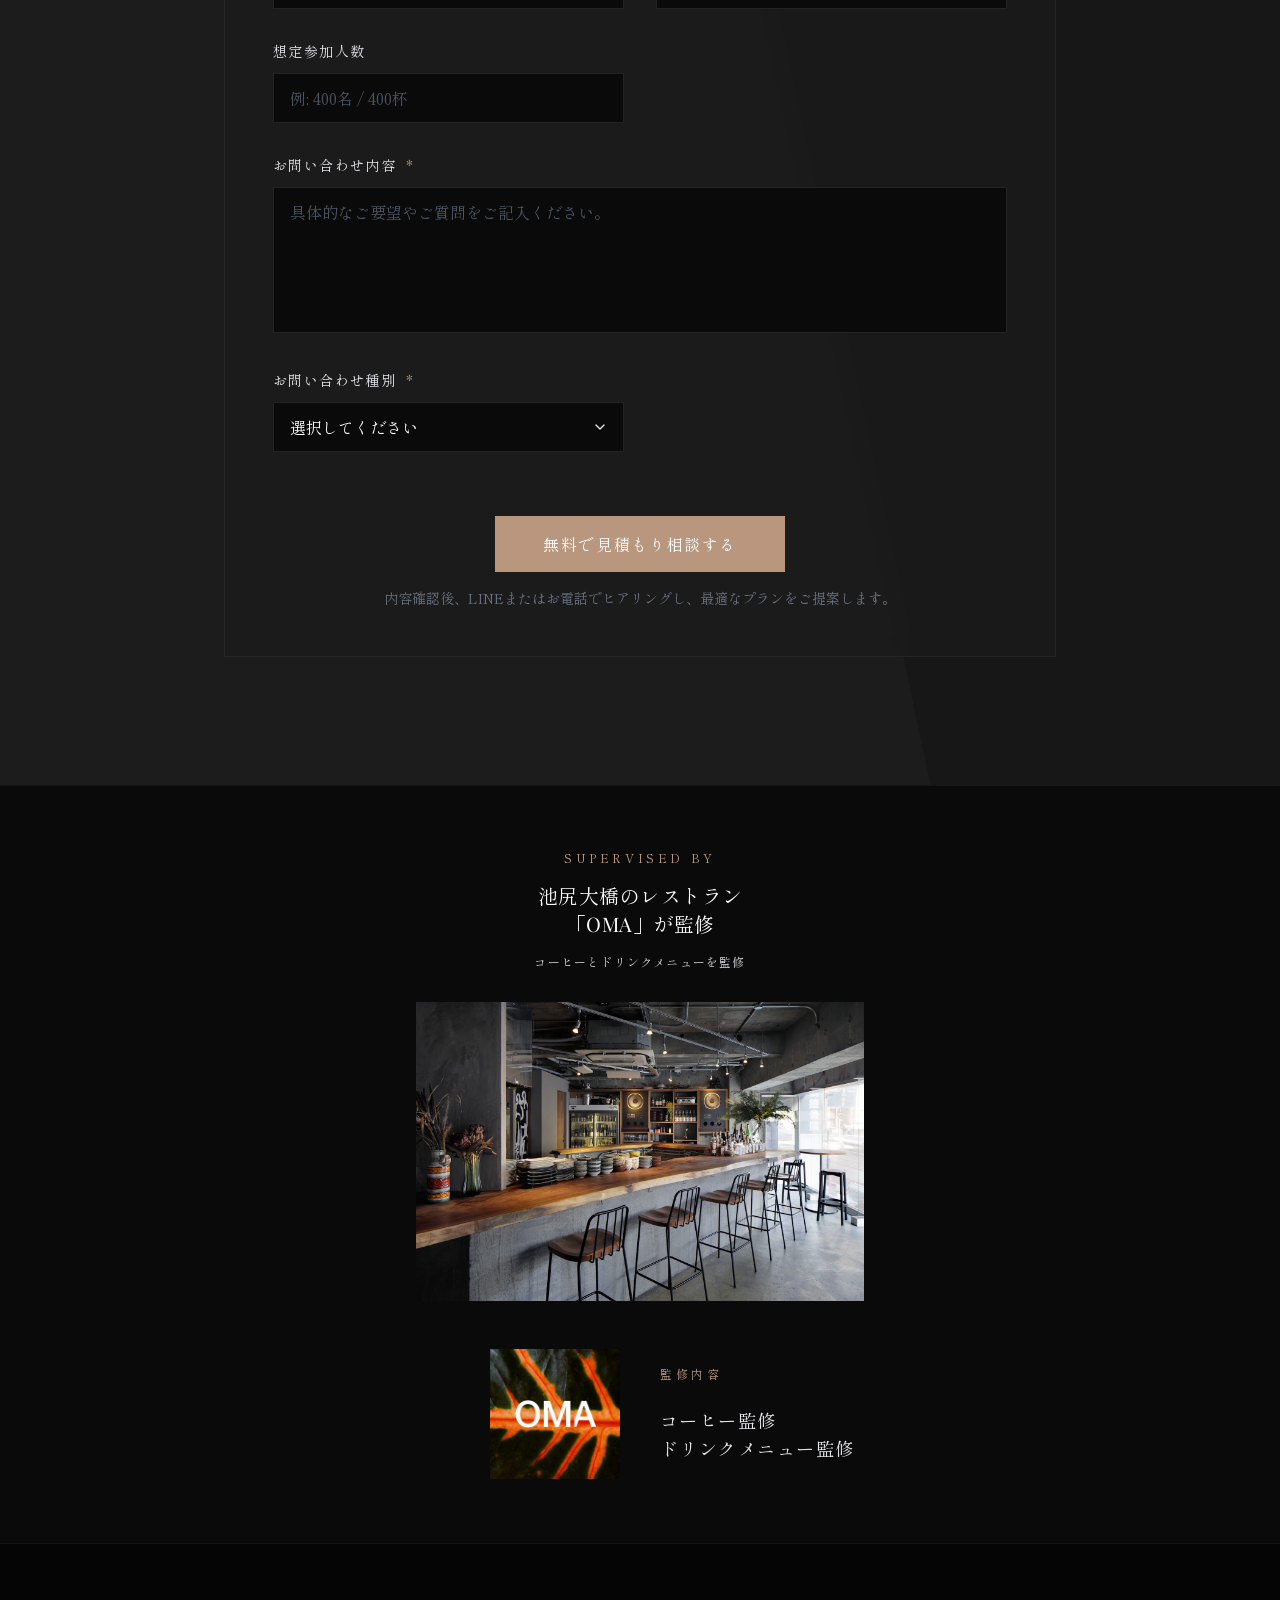
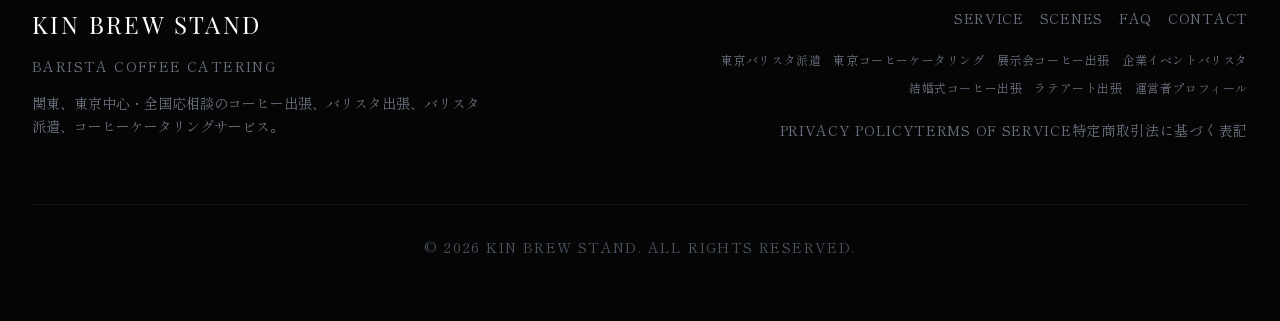
==== commit c42ffc67: "トップ・ラテアートページの実績/監修セクションを画像付きに刷新 - index: TRUSTED RESULTS の実績カードに画像配置、CUSTOMER/STRENGTH/AREAカードを削除しSE" ====
--- a/index.html
+++ b/index.html
@@ -12,14 +12,14 @@
       gtag("js", new Date());
       gtag("config", "G-G66LVNX0NV");
     </script>
-    <title>コーヒー出張・バリスタ出張なら KIN BREW STAND | 関東中心・全国応相談</title>
+    <title>コーヒー出張・バリスタ出張なら KIN BREW STAND | 関東,中心・全国応相談</title>
     <meta content="KIN BREW STANDは、関東を中心に全国応相談のコーヒー出張・バリスタ出張サービスです。プロのバリスタ派遣、機材込みのコーヒー提供、ラテアート、オリジナルドリンクで展示会・企業イベント・結婚式を演出します。" name="description"/>
     <meta content="コーヒー出張,バリスタ出張,出張バリスタ,バリスタ派遣,コーヒーケータリング,出張コーヒー,イベント コーヒー,ラテアート 出張,関東 バリスタ派遣" name="keywords"/>
     <meta content="index, follow, max-image-preview:large" name="robots"/>
     <meta content="telephone=no" name="format-detection"/>
     <meta content="#0A0A0A" name="theme-color"/>
     <link href="https://kin-brew-stand.com/" rel="canonical"/>
-    <meta content="コーヒー出張・バリスタ出張なら KIN BREW STAND | 関東中心・全国応相談" property="og:title"/>
+    <meta content="コーヒー出張・バリスタ出張なら KIN BREW STAND | 関東,中心・全国応相談" property="og:title"/>
     <meta content="プロのバリスタと機材をイベント会場へ。関東を中心に全国応相談で、出張コーヒー、バリスタ派遣、ラテアート、オリジナルドリンクを提供します。" property="og:description"/>
     <meta content="website" property="og:type"/>
     <meta content="https://kin-brew-stand.com/" property="og:url"/>
@@ -28,7 +28,7 @@
     <meta content="https://kin-brew-stand.com/img/hero.jpg" property="og:image"/>
     <meta content="summary_large_image" name="twitter:card"/>
     <meta content="コーヒー出張・バリスタ出張なら KIN BREW STAND" name="twitter:title"/>
-    <meta content="関東中心・全国応相談。プロのバリスタ派遣と機材込みの出張コーヒーサービス。" name="twitter:description"/>
+    <meta content="関東、東京中心・全国応相談。プロのバリスタ派遣と機材込みの出張コーヒーサービス。" name="twitter:description"/>
     <meta content="https://kin-brew-stand.com/img/hero.jpg" name="twitter:image"/>
     <link href="https://fonts.googleapis.com" rel="preconnect"/>
     <link crossorigin="" href="https://fonts.gstatic.com" rel="preconnect"/>
@@ -128,7 +128,7 @@
               "コーヒーケータリング"
             ],
             "provider": {"@id": "https://kin-brew-stand.com/#localbusiness"},
-            "areaServed": "関東中心・全国応相談",
+            "areaServed": "関東、東京中心・全国応相談",
             "description": "展示会、企業イベント、開店イベント、結婚式、パーティーに、プロのバリスタと機材を持ち込み、その場でコーヒーやカフェラテ、ラテアート、オリジナルドリンクを提供します。"
           },
           {
@@ -355,30 +355,6 @@
             </div>
           </section>
 
-          <section class="w-full bg-[#0D0D0D] border-y border-white/10 py-6 md:py-8" id="supervised-bar">
-            <div class="max-w-7xl mx-auto px-4 md:px-6 lg:px-8">
-              <a
-                href="https://www.instagram.com/oma_ikejiri/"
-                target="_blank"
-                rel="noopener"
-                class="flex flex-col md:flex-row items-center justify-center gap-4 md:gap-8 group"
-                style="text-decoration:none;color:inherit">
-                <span class="text-accent tracking-[0.3em] text-xs md:text-sm">SUPERVISED BY</span>
-                <div class="flex items-center gap-4">
-                  <img
-                    src="img/oma-logo.webp"
-                    alt="OMA 池尻大橋 ロゴ"
-                    class="block flex-shrink-0 object-contain w-auto"
-                    style="height: 48px;"
-                    loading="lazy"/>
-                  <span class="font-serif text-sm md:text-base text-white group-hover:text-accent transition-colors tracking-wide">
-                    池尻大橋のレストラン "OMA" 監修
-                  </span>
-                </div>
-              </a>
-            </div>
-          </section>
-
           <section
             class="w-full bg-secondary py-24 md:py-32"
             id="about"
@@ -392,7 +368,7 @@
                     BARISTA SERVICE
                   </h2>
                   <p class="text-accent tracking-widest text-base mb-10">
-                    コーヒー出張・バリスタ出張を、関東中心に全国のイベントへ。
+                    コーヒー出張・バリスタ出張を、関東、東京中心に全国のイベントへ。
                   </p>
                   <div class="space-y-6 text-gray-200 font-light leading-relaxed tracking-[0.04em]" style="font-family:'Shippori Mincho', serif;">
                     <p>
@@ -729,14 +705,14 @@
                   <p class="text-accent text-sm tracking-widest mb-4">CAPACITY</p>
                   <h3 class="font-serif text-2xl text-white mb-6">提供杯数</h3>
                   <p class="text-gray-200 font-light leading-relaxed text-base">
-                    1時間あたり、カフェラテは約50杯、その他ドリンクは150杯以上が目安です。来場者数に合わせてバリスタ人数と提供導線を調整します。
+                    ご利用杯数と規模に合わせて機材の台数と人員を増減して提案致します。
                   </p>
                 </div>
                 <div class="glass-panel p-8">
                   <p class="text-accent text-sm tracking-widest mb-4">EQUIPMENT</p>
                   <h3 class="font-serif text-2xl text-white mb-6">機材・環境</h3>
                   <p class="text-gray-200 font-light leading-relaxed text-base">
-                    エスプレッソマシーンを中心とした設置機材をご用意します。シンクや電源がある会場ではよりスムーズに出張コーヒーブースを運営できます。
+                    エスプレッソマシーンを中心とした設置機材をご用意します。会場の設備に合わせて提案致します。
                   </p>
                 </div>
                 <div class="glass-panel p-8">
@@ -767,50 +743,57 @@
                   過去100件以上のイベント実績
                 </p>
                 <p class="text-gray-300 font-light leading-relaxed">
-                  国産自動車新車発表会、企業懇親会7000杯提供規模、世界有名キャラクターポップアップカフェ、有名アイドルポップアップカフェなど、企業様を中心に多様な現場でコーヒー出張・バリスタ出張を導入いただいています。
+                  国産自動車新車発表会、企業懇親会7000杯提供規模、世界有名キャラクターポップアップカフェ、有名アイドルポップアップカフェなど、企業様を中心に多様な現場でコーヒー出張・バリスタ出張を導入いただいています。法人・イベント会社・展示会から、個人の結婚式やパーティーまで目的に合わせて対応し、接客力と数々の企業イベントで培ったバリスタ派遣の経験を強みに、東京・神奈川・千葉・埼玉など関東を中心に全国のご相談を承ります。
                 </p>
               </div>
               <div class="grid grid-cols-1 md:grid-cols-3 gap-6 mb-10">
-                  <div class="bg-secondary border border-accent/30 p-8 shadow-[0_24px_70px_rgba(0,0,0,0.25)]">
-                    <p class="text-accent text-sm tracking-widest mb-4">LARGE SCALE</p>
-                    <h3 class="font-serif text-2xl text-white mb-4">7000杯規模の提供</h3>
-                    <p class="text-gray-200 font-light leading-relaxed text-base">
-                      企業懇親会など来場者数の多い現場でも、提供導線とバリスタ人数を調整し、安定したオペレーションを組みます。
-                    </p>
-                  </div>
-                  <div class="bg-secondary border border-accent/30 p-8 shadow-[0_24px_70px_rgba(0,0,0,0.25)]">
-                    <p class="text-accent text-sm tracking-widest mb-4">BRAND EVENT</p>
-                    <h3 class="font-serif text-2xl text-white mb-4">発表会・ポップアップ</h3>
-                    <p class="text-gray-200 font-light leading-relaxed text-base">
-                      新車発表会、キャラクターカフェ、アイドル関連イベントなど、企画の世界観に合わせたドリンク演出に対応します。
-                    </p>
-                  </div>
-                  <div class="bg-secondary border border-accent/30 p-8 shadow-[0_24px_70px_rgba(0,0,0,0.25)]">
-                    <p class="text-accent text-sm tracking-widest mb-4">PRIVATE PARTY</p>
-                    <h3 class="font-serif text-2xl text-white mb-4">結婚式・少人数イベント</h3>
-                    <p class="text-gray-200 font-light leading-relaxed text-base">
-                      少人数のパーティーや結婚式も、ミニマム金額と会場条件に合わせて無理のない形をご提案します。
-                    </p>
-                  </div>
-              </div>
-              <div class="grid grid-cols-1 md:grid-cols-3 gap-6">
-                  <div class="bg-secondary border border-accent/30 p-8 shadow-[0_24px_70px_rgba(0,0,0,0.25)]">
-                    <p class="text-accent text-sm tracking-widest mb-4">CUSTOMER</p>
-                    <p class="text-gray-200 font-light leading-relaxed text-base">
-                      法人、イベント会社、企業、展示会、個人の結婚式やパーティーまで、目的に合わせた出張コーヒーに対応します。
-                    </p>
-                  </div>
-                  <div class="bg-secondary border border-accent/30 p-8 shadow-[0_24px_70px_rgba(0,0,0,0.25)]">
-                    <p class="text-accent text-sm tracking-widest mb-4">STRENGTH</p>
-                    <p class="text-gray-200 font-light leading-relaxed text-base">
-                      接客力と、数々の企業様と行ったイベント経験を活かしたバリスタ派遣が強みです。
-                    </p>
-                  </div>
-                  <div class="bg-secondary border border-accent/30 p-8 shadow-[0_24px_70px_rgba(0,0,0,0.25)]">
-                    <p class="text-accent text-sm tracking-widest mb-4">AREA</p>
-                    <p class="text-gray-200 font-light leading-relaxed text-base">
-                      東京、神奈川、千葉、埼玉など関東を中心に、その他全国のご相談も承ります。
-                    </p>
+                  <div class="bg-secondary border border-accent/30 shadow-[0_24px_70px_rgba(0,0,0,0.25)] overflow-hidden group">
+                    <div class="overflow-hidden">
+                      <img
+                        alt="企業懇親会など大規模会場での出張コーヒーブースとバリスタ運営の様子"
+                        class="w-full h-56 object-cover transform group-hover:scale-110 transition-transform duration-1000"
+                        loading="lazy"
+                        src="img/kin-img01.png"/>
+                    </div>
+                    <div class="p-8">
+                      <p class="text-accent text-sm tracking-widest mb-4">LARGE SCALE</p>
+                      <h3 class="font-serif text-2xl text-white mb-4">7000杯規模の提供</h3>
+                      <p class="text-gray-200 font-light leading-relaxed text-base">
+                        企業懇親会など来場者数の多い現場でも、提供導線とバリスタ人数を調整し、安定したオペレーションを組みます。
+                      </p>
+                    </div>
+                  </div>
+                  <div class="bg-secondary border border-accent/30 shadow-[0_24px_70px_rgba(0,0,0,0.25)] overflow-hidden group">
+                    <div class="overflow-hidden">
+                      <img
+                        alt="ブランドロゴを描いたラテアートによる発表会・ポップアップ向けドリンク演出"
+                        class="w-full h-56 object-cover transform group-hover:scale-110 transition-transform duration-1000"
+                        loading="lazy"
+                        src="img/kin-img02.png"/>
+                    </div>
+                    <div class="p-8">
+                      <p class="text-accent text-sm tracking-widest mb-4">BRAND EVENT</p>
+                      <h3 class="font-serif text-2xl text-white mb-4">発表会・ポップアップ</h3>
+                      <p class="text-gray-200 font-light leading-relaxed text-base">
+                        新車発表会、キャラクターカフェ、アイドル関連イベントなど、企画の世界観に合わせたドリンク演出に対応します。
+                      </p>
+                    </div>
+                  </div>
+                  <div class="bg-secondary border border-accent/30 shadow-[0_24px_70px_rgba(0,0,0,0.25)] overflow-hidden group">
+                    <div class="overflow-hidden">
+                      <img
+                        alt="屋外ガーデンウェディングや少人数パーティーでの出張コーヒーサービス"
+                        class="w-full h-56 object-cover transform group-hover:scale-110 transition-transform duration-1000"
+                        loading="lazy"
+                        src="img/kin-img03.png"/>
+                    </div>
+                    <div class="p-8">
+                      <p class="text-accent text-sm tracking-widest mb-4">PRIVATE PARTY</p>
+                      <h3 class="font-serif text-2xl text-white mb-4">結婚式・少人数イベント</h3>
+                      <p class="text-gray-200 font-light leading-relaxed text-base">
+                        少人数のパーティーや結婚式も、ミニマム金額と会場条件に合わせて無理のない形をご提案します。
+                      </p>
+                    </div>
                   </div>
               </div>
               <div class="text-center mt-12">
@@ -1129,9 +1112,16 @@
                 <h2 class="font-serif text-xl md:text-3xl lg:text-4xl text-white tracking-wide leading-[1.5]">
                   池尻大橋のレストラン<br class="lg:hidden"/>「OMA」が監修
                 </h2>
-                <p class="text-gray-300 tracking-widest text-xs md:text-sm mt-4">
+                <p class="text-gray-300 tracking-widest text-xs md:text-sm mt-4 mb-8">
                   コーヒーとドリンクメニューを監修
                 </p>
+                <div class="mt-8 overflow-hidden max-w-md mx-auto">
+                  <img
+                    src="img/oma.jpg"
+                    alt="池尻大橋のレストラン「OMA」の店内"
+                    class="w-full h-auto object-cover"
+                    loading="lazy"/>
+                </div>
               </div>
 
               <div class="grid grid-cols-1 md:grid-cols-2 gap-10 md:gap-12 items-center">
@@ -1175,7 +1165,7 @@
                   BARISTA COFFEE CATERING
                 </p>
                 <p class="text-gray-500 text-sm leading-relaxed mt-4 max-w-md text-center md:text-left">
-                  関東中心・全国応相談のコーヒー出張、バリスタ出張、バリスタ派遣、コーヒーケータリングサービス。
+                  関東、東京中心・全国応相談のコーヒー出張、バリスタ出張、バリスタ派遣、コーヒーケータリングサービス。
                 </p>
               </div>
               <div class="flex flex-col items-center md:items-end gap-6">
@@ -1202,16 +1192,6 @@
               </div>
             </div>
             <div class="mt-16 pt-8 border-t border-white/5 text-center space-y-3">
-              <p class="text-gray-500 text-xs tracking-[0.3em]">
-                SUPERVISED BY
-                <a
-                  href="https://www.instagram.com/oma_ikejiri/"
-                  target="_blank"
-                  rel="noopener"
-                  class="text-accent hover:text-white transition-colors mx-2"
-                  style="text-decoration:none;">OMA</a>
-                (東京・池尻大橋)
-              </p>
               <p class="text-gray-600 text-sm tracking-widest">
                 &copy; 2026 KIN BREW STAND. ALL RIGHTS RESERVED.
               </p>
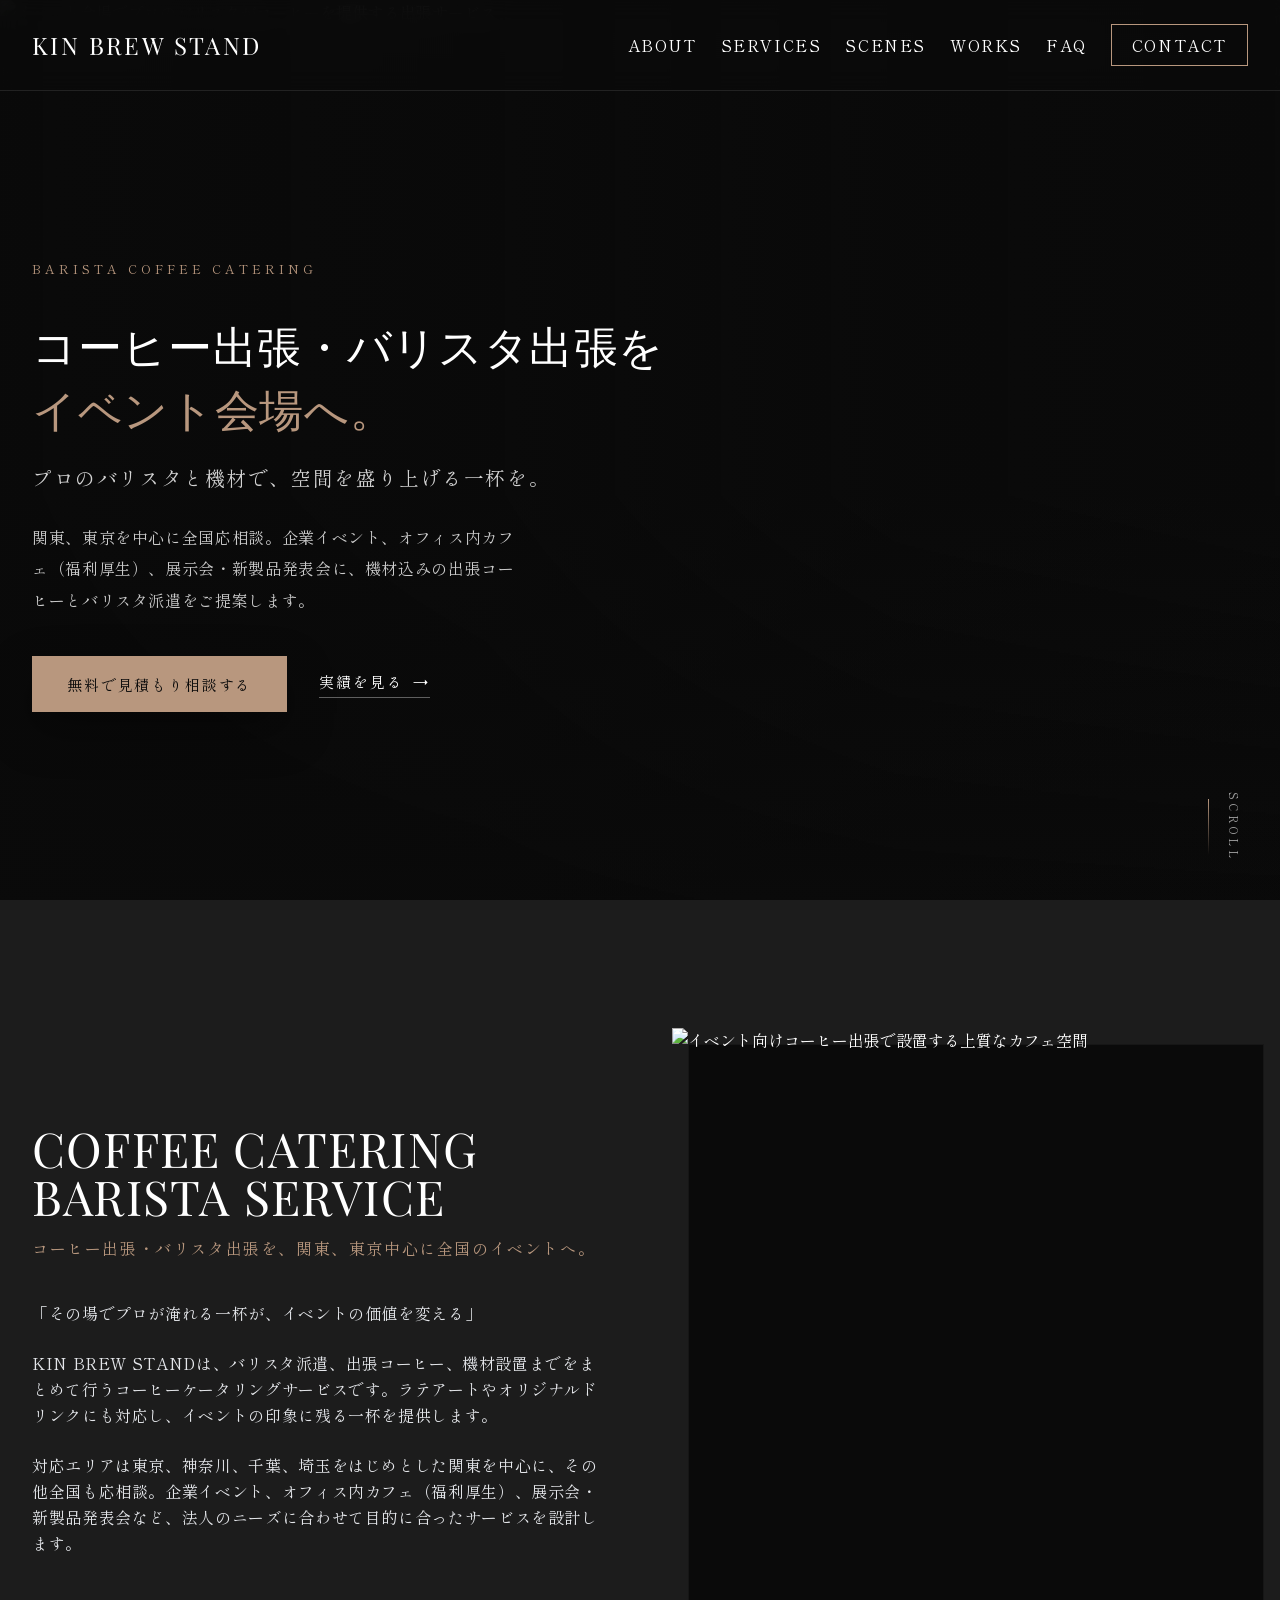
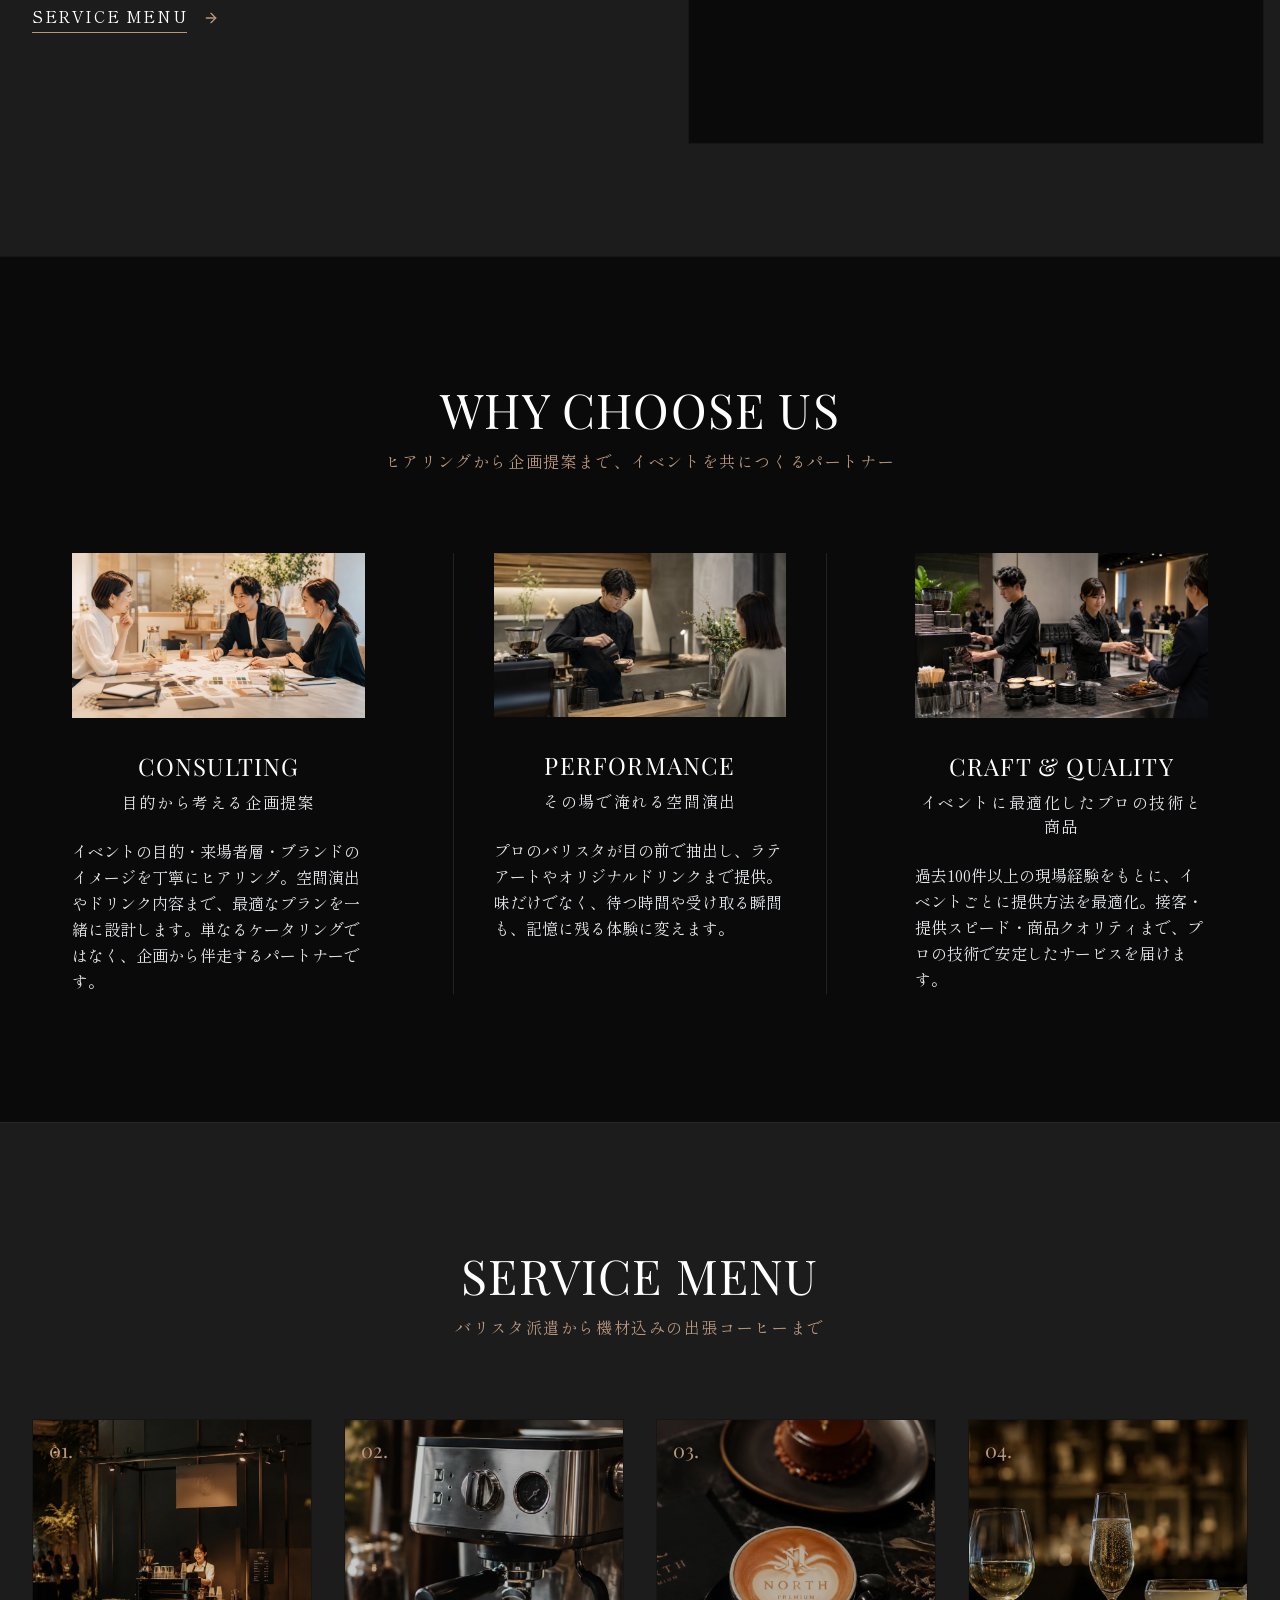
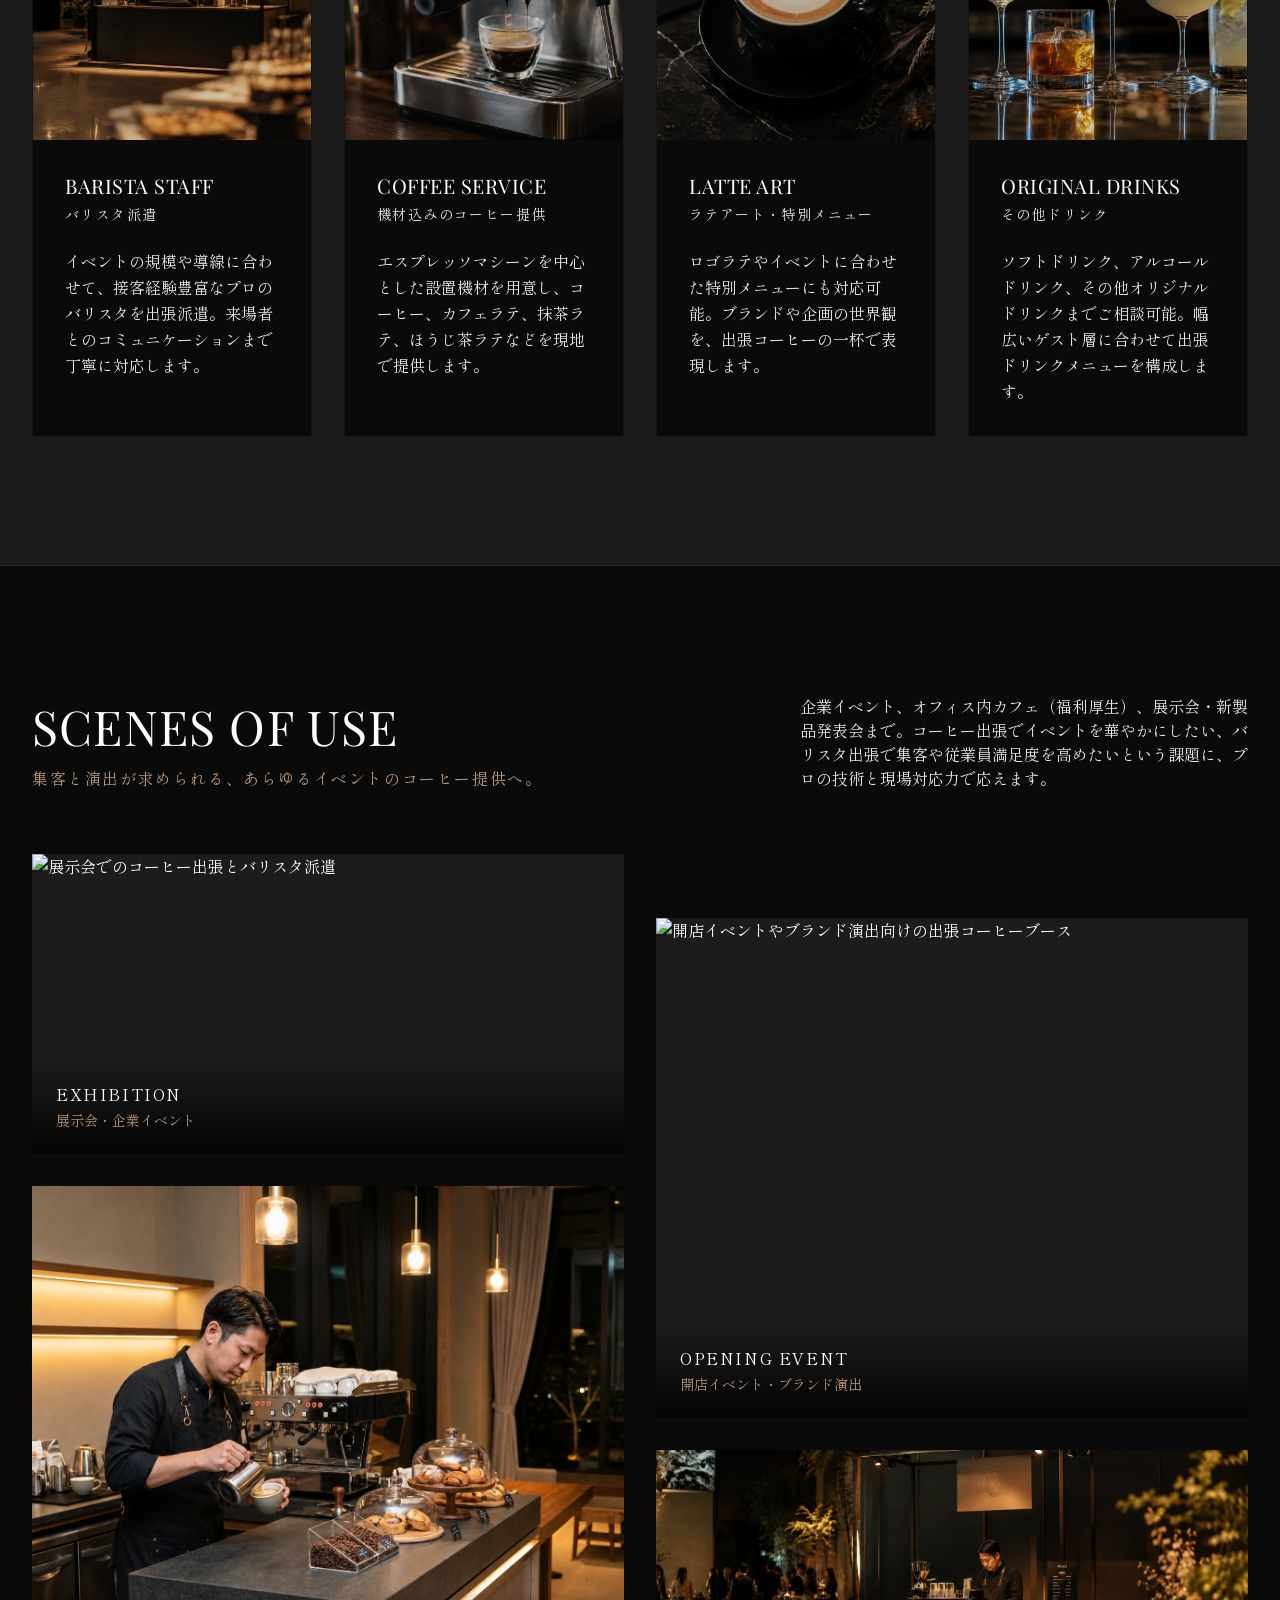
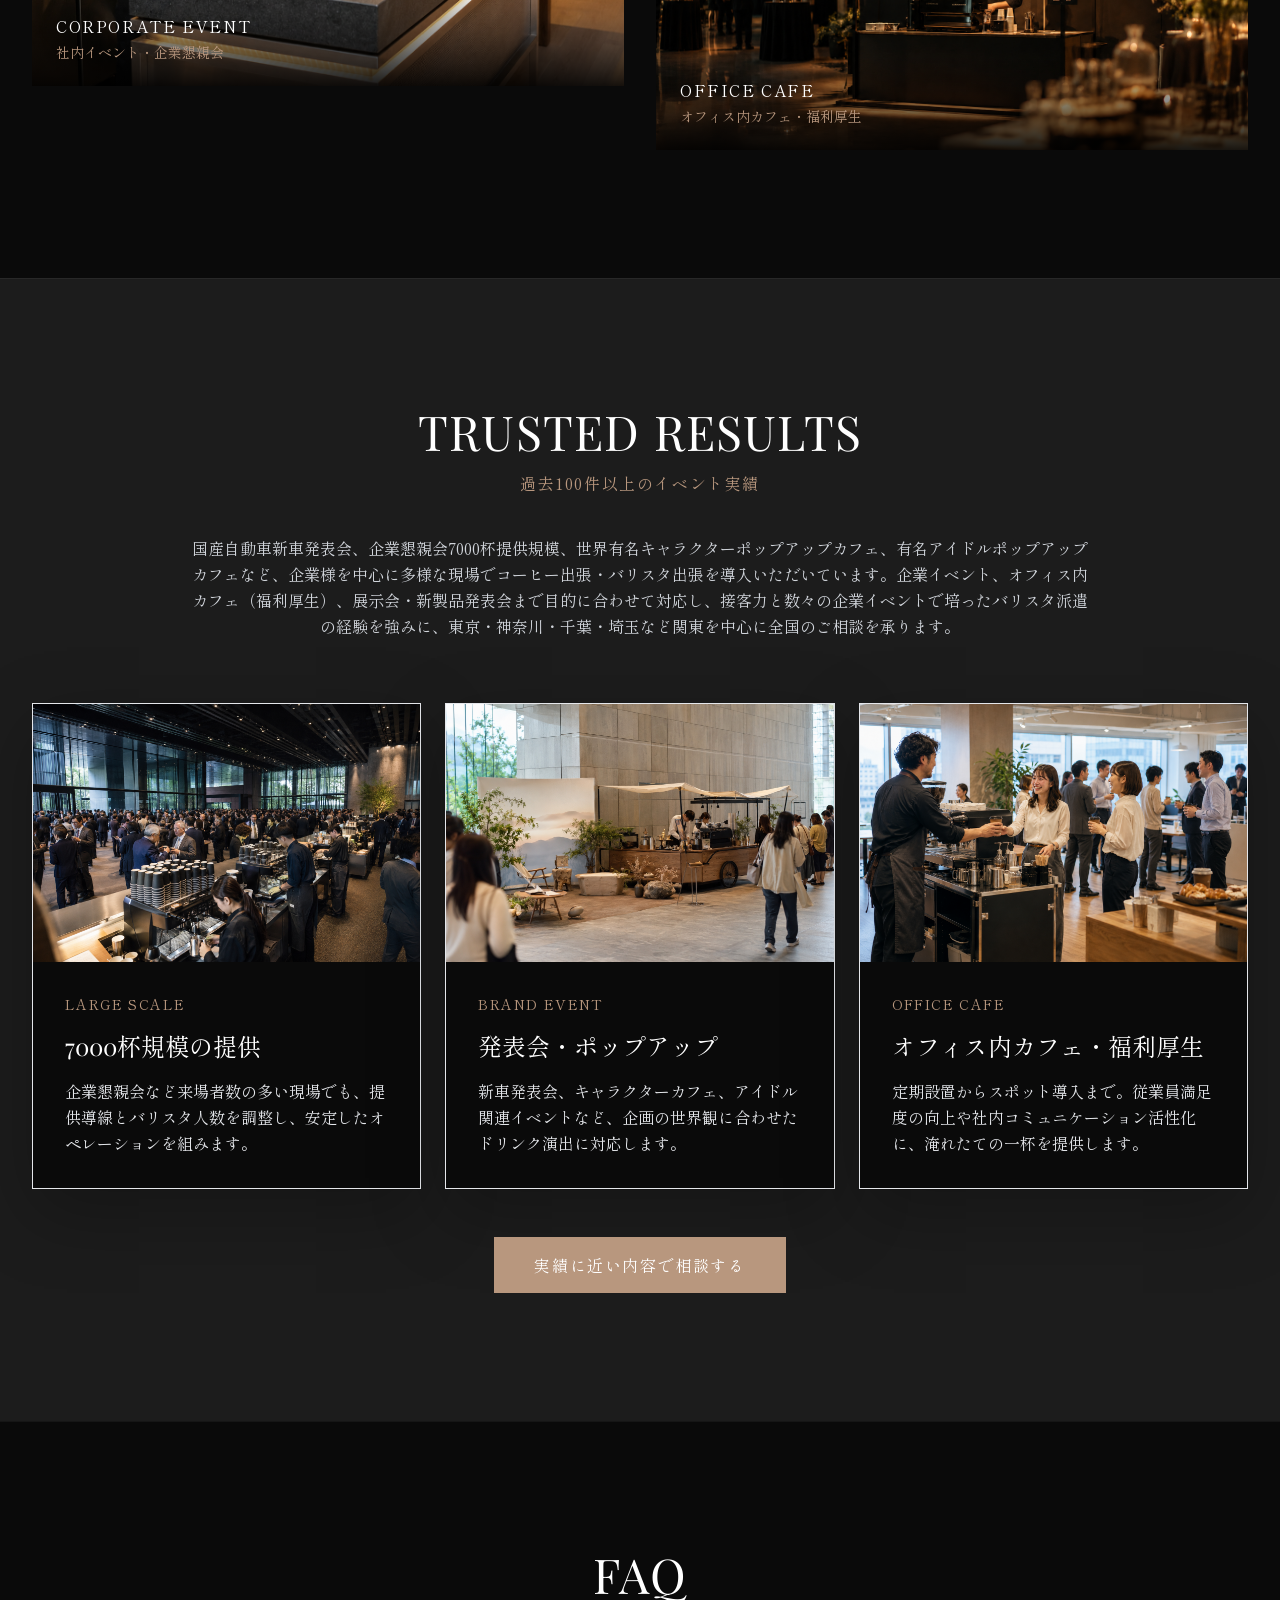
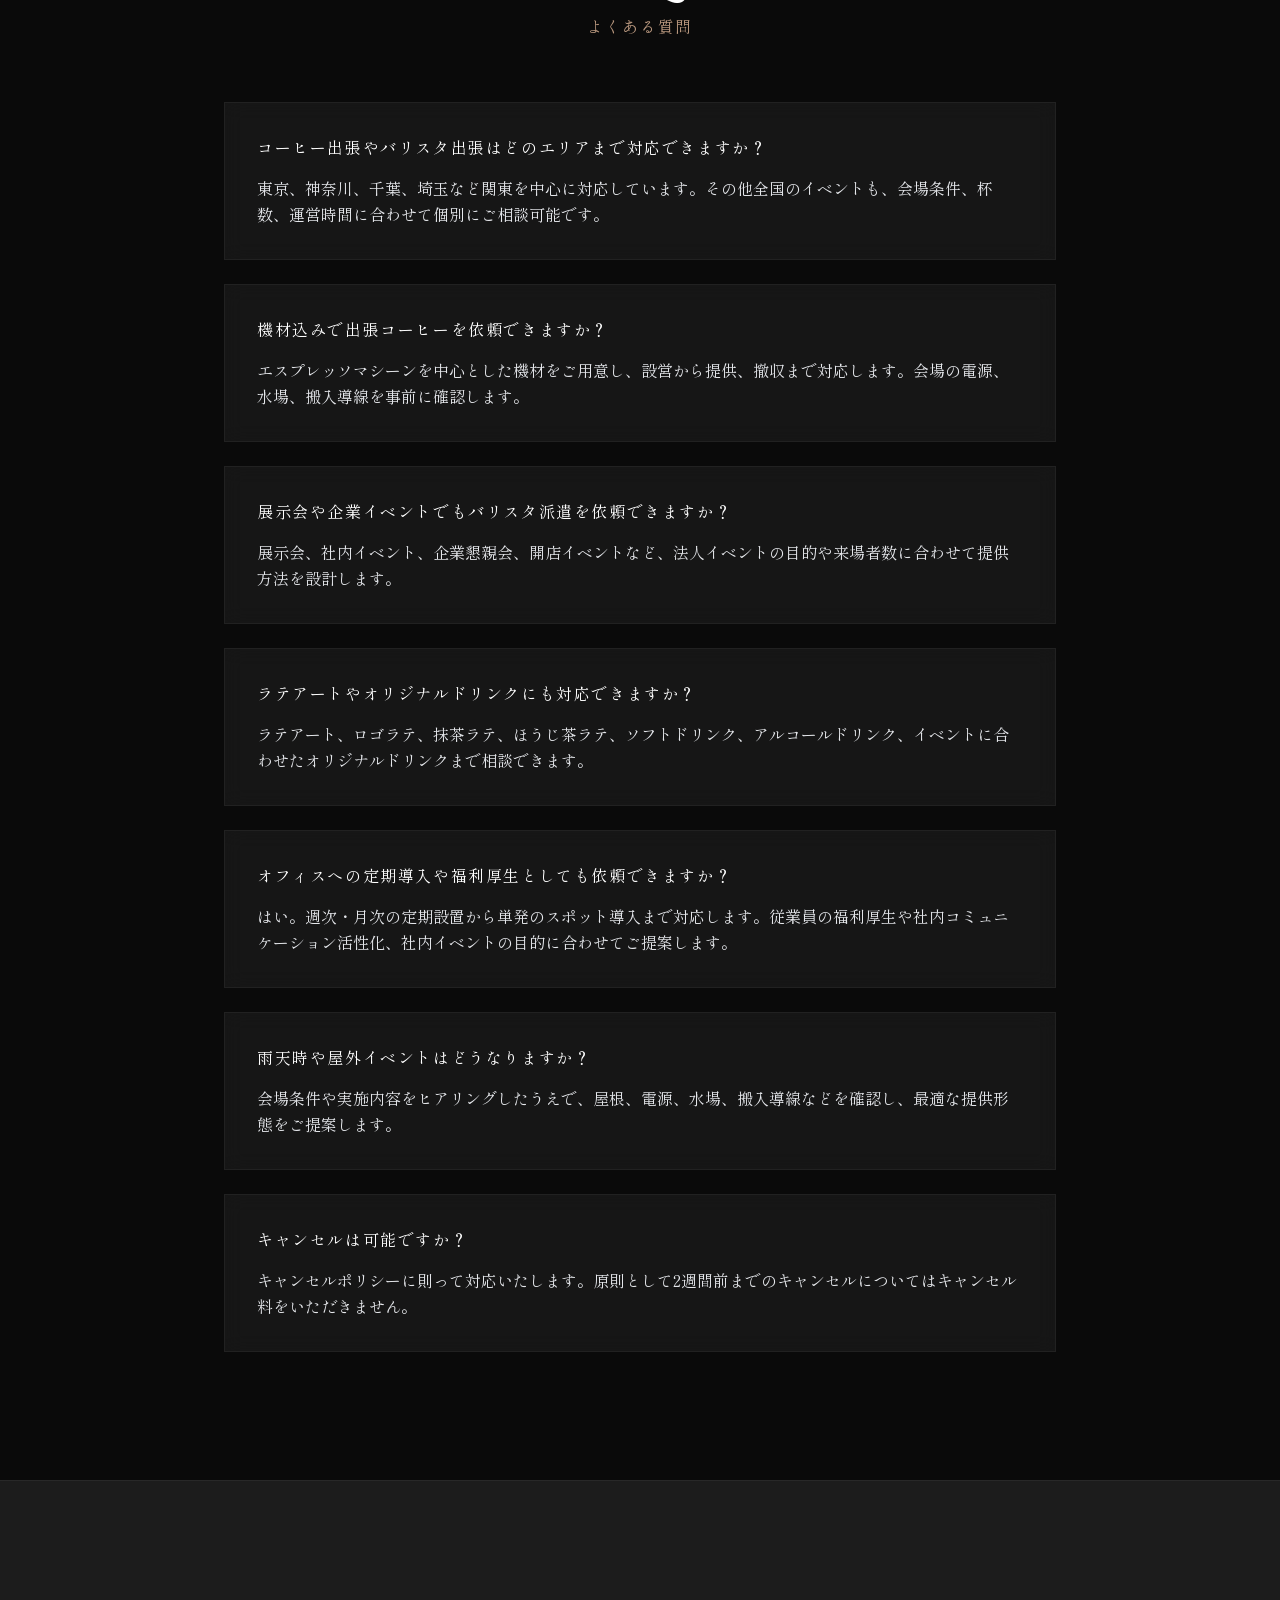
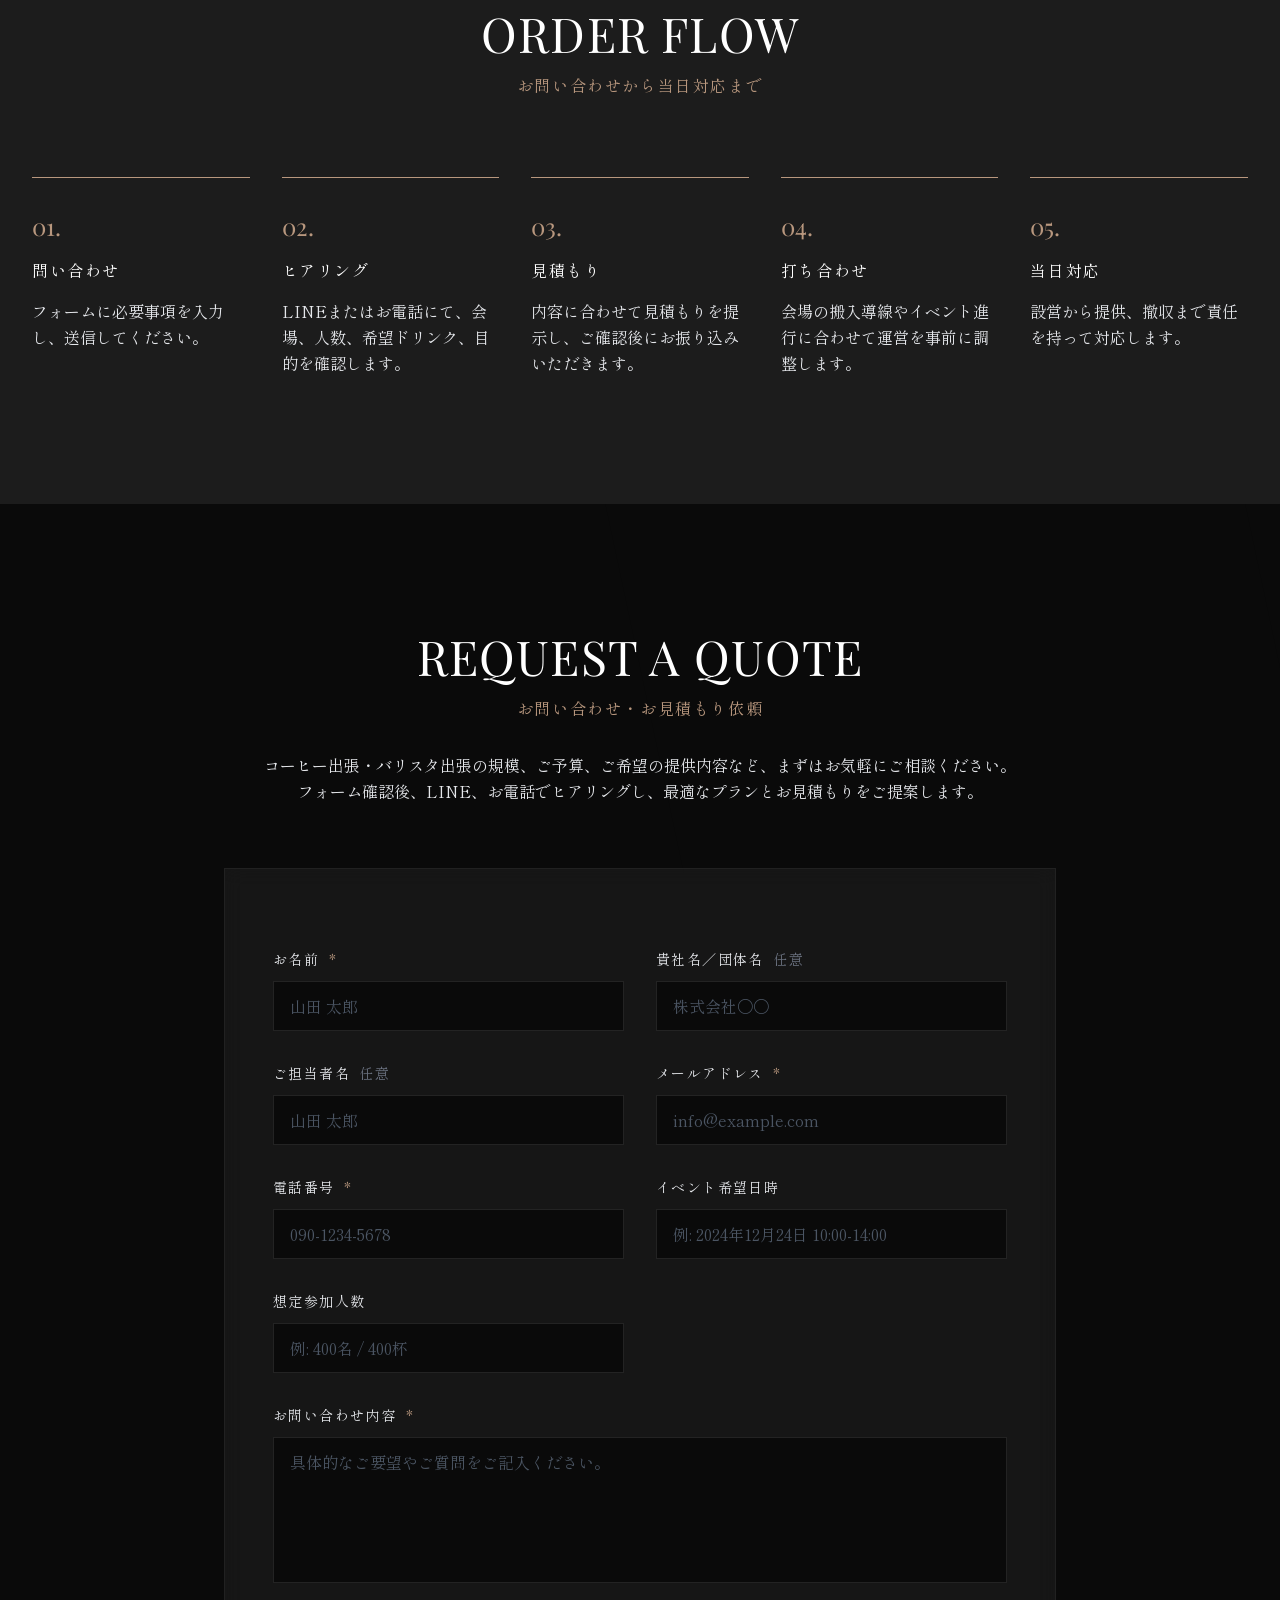
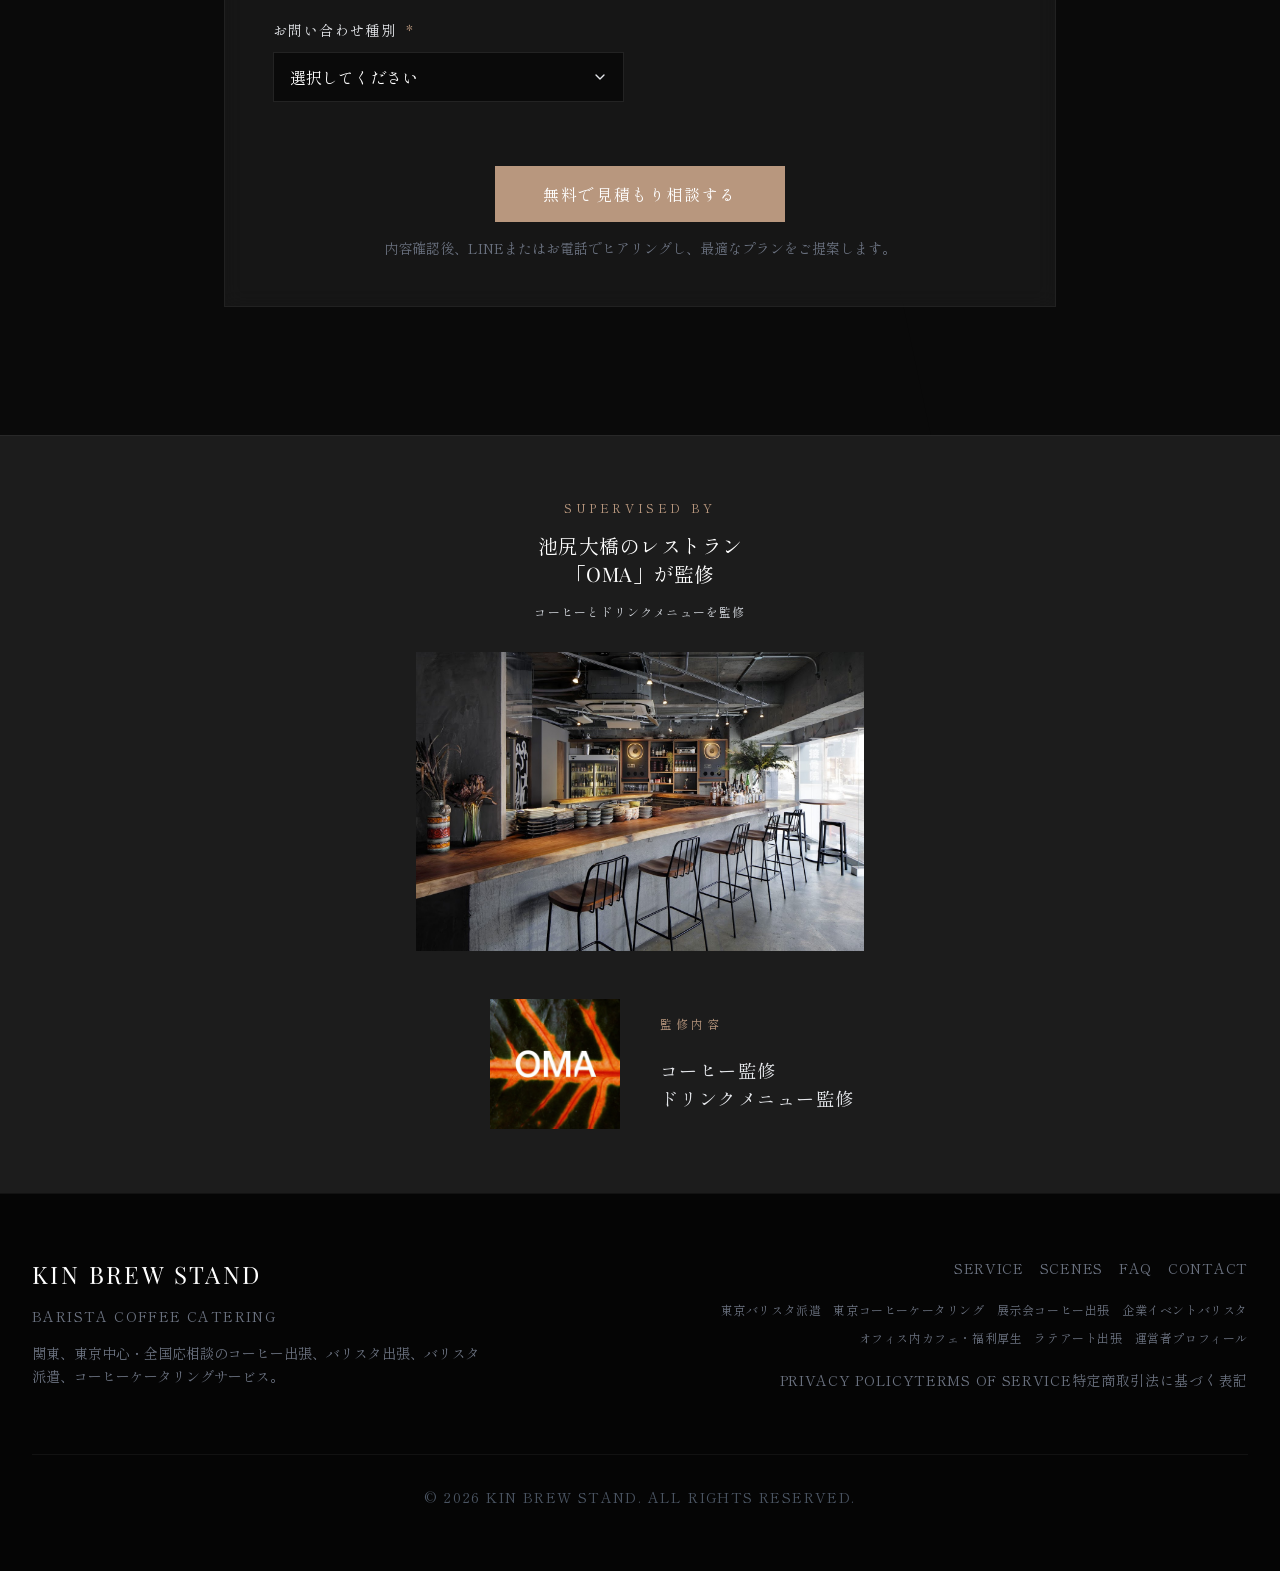
==== commit ed1aaf55: "サイト刷新: FVデザイン・コンサル強み訴求・結婚式→オフィスカフェ転換 - トップFVをエディトリアル全面背景デザインに刷新、お問い合わせに電話番号(必須)追加 - WHY CHOOSE USをコン" ====
--- a/index.html
+++ b/index.html
@@ -13,7 +13,7 @@
       gtag("config", "G-G66LVNX0NV");
     </script>
     <title>コーヒー出張・バリスタ出張なら KIN BREW STAND | 関東,中心・全国応相談</title>
-    <meta content="KIN BREW STANDは、関東を中心に全国応相談のコーヒー出張・バリスタ出張サービスです。プロのバリスタ派遣、機材込みのコーヒー提供、ラテアート、オリジナルドリンクで展示会・企業イベント・結婚式を演出します。" name="description"/>
+    <meta content="KIN BREW STANDは、関東を中心に全国応相談のコーヒー出張・バリスタ出張サービスです。プロのバリスタ派遣、機材込みのコーヒー提供、ラテアート、オリジナルドリンクで企業イベント・オフィス内カフェ（福利厚生）・展示会・新製品発表会を演出します。" name="description"/>
     <meta content="コーヒー出張,バリスタ出張,出張バリスタ,バリスタ派遣,コーヒーケータリング,出張コーヒー,イベント コーヒー,ラテアート 出張,関東 バリスタ派遣" name="keywords"/>
     <meta content="index, follow, max-image-preview:large" name="robots"/>
     <meta content="telephone=no" name="format-detection"/>
@@ -75,8 +75,10 @@
               "コーヒーケータリング",
               "ラテアート",
               "イベントケータリング",
-              "結婚式ケータリング",
-              "展示会ケータリング"
+              "オフィス内カフェ",
+              "福利厚生",
+              "展示会ケータリング",
+              "新製品発表会"
             ],
             "hasOfferCatalog": {
               "@type": "OfferCatalog",
@@ -86,7 +88,7 @@
                 {"@type": "Offer", "itemOffered": {"@type": "Service", "name": "東京のコーヒーケータリング", "url": "https://kin-brew-stand.com/tokyo-coffee-catering.html"}},
                 {"@type": "Offer", "itemOffered": {"@type": "Service", "name": "展示会のコーヒー出張", "url": "https://kin-brew-stand.com/exhibition-coffee.html"}},
                 {"@type": "Offer", "itemOffered": {"@type": "Service", "name": "企業イベントのバリスタ派遣", "url": "https://kin-brew-stand.com/corporate-event-barista.html"}},
-                {"@type": "Offer", "itemOffered": {"@type": "Service", "name": "結婚式のコーヒー出張", "url": "https://kin-brew-stand.com/wedding-coffee.html"}},
+                {"@type": "Offer", "itemOffered": {"@type": "Service", "name": "オフィス内カフェ・福利厚生のコーヒー出張", "url": "https://kin-brew-stand.com/office-coffee.html"}},
                 {"@type": "Offer", "itemOffered": {"@type": "Service", "name": "ラテアート出張", "url": "https://kin-brew-stand.com/latte-art-catering.html"}}
               ]
             },
@@ -129,7 +131,7 @@
             ],
             "provider": {"@id": "https://kin-brew-stand.com/#localbusiness"},
             "areaServed": "関東、東京中心・全国応相談",
-            "description": "展示会、企業イベント、開店イベント、結婚式、パーティーに、プロのバリスタと機材を持ち込み、その場でコーヒーやカフェラテ、ラテアート、オリジナルドリンクを提供します。"
+            "description": "企業イベント、オフィス内カフェ（福利厚生）、展示会、新製品発表会に、プロのバリスタと機材を持ち込み、その場でコーヒーやカフェラテ、ラテアート、オリジナルドリンクを提供します。"
           },
           {
             "@type": "FAQPage",
@@ -297,61 +299,40 @@
 
         <main>
 
-          <section class="relative w-full min-h-screen md:min-h-[760px] flex items-center justify-center overflow-hidden bg-primary py-28 md:py-0" id="home">
-            <div class="absolute inset-0 z-0">
-              <img
-                alt="イベント会場でプロのバリスタがコーヒーを提供する出張サービス"
-                class="w-full h-full object-cover opacity-60"
-                fetchpriority="high"
-                src="https://kin-brew-stand.com/img/hero.webp"
-                title=""/>
-              <div class="absolute inset-0 bg-gradient-to-b from-[#0A0A0A]/60 via-[#0A0A0A]/40 to-[#0A0A0A] pointer-events-none">
-              </div>
-            </div>
-            <div class="relative z-10 max-w-7xl mx-auto px-4 md:px-6 lg:px-8 w-full flex flex-col items-center text-center mt-20" title="">
-              <div class="opacity-0 animate-fadeIn">
-                <p class="text-accent tracking-[0.3em] text-base md:text-lg mb-6 font-light">
-                  BARISTA COFFEE CATERING
-                </p>
-              </div>
-              <h1 class="font-serif text-3xl md:text-5xl lg:text-6xl xl:text-7xl text-white tracking-[0.08em] mb-8 opacity-0 animate-slideInUp delay-200 drop-shadow-[0_18px_45px_rgba(0,0,0,0.45)]" style="font-family:'Shippori Mincho', serif;" title="">
-                <span class="block leading-[1.45] text-white/90">コーヒー出張・バリスタ出張を<br class="hidden md:block">イベント会場へ。</span>
-                <span class="block mt-5 text-lg md:text-2xl lg:text-3xl xl:text-4xl font-normal tracking-[0.12em] text-white/90"><span class="leading-[1.3] text-accent">プロのバリスタと機材で、<br>空間を盛り上げる一杯を届けます。</span></span>
-              </h1>
-              <p class="text-gray-300 text-lg md:text-xl font-light tracking-wider max-w-3xl mx-auto opacity-0 animate-slideInUp delay-400" title="">
-                関東を中心に全国応相談。展示会、企業イベント、開店イベント、結婚式に、機材込みの出張コーヒーとバリスタ派遣をご提案します。
-              </p>
-              <div class="mt-10 flex flex-col sm:flex-row items-center justify-center gap-4 opacity-0 animate-fadeIn delay-500">
-                <a
-                  class="w-full sm:w-auto px-8 py-4 bg-accent text-white hover:bg-[#A6856C] transition-colors tracking-widest text-base shadow-[0_18px_45px_rgba(0,0,0,0.35)]"
-                  href="#contact"
-                  style="text-decoration:none;color:inherit">無料で見積もり相談する</a>
-                <a
-                  class="w-full sm:w-auto px-8 py-4 border border-white/30 text-white hover:border-accent hover:text-accent transition-colors tracking-widest text-base"
-                  href="#works"
-                  style="text-decoration:none;color:inherit">実績を見る</a>
-              </div>
-
-              <div class="mt-10 opacity-0 animate-fadeIn delay-500">
-                <button class="flex flex-col items-center text-gray-200 hover:text-accent transition-colors duration-300">
-                  <span class="text-sm tracking-widest mb-4">SCROLL</span>
-                  <svg
-                    aria-hidden="true"
-                    class="lucide lucide-chevron-down w-5 h-5 animate-bounce-subtle"
-                    fill="none"
-                    height="24"
-                    stroke="currentColor"
-                    stroke-linecap="round"
-                    stroke-linejoin="round"
-                    stroke-width="2"
-                    viewbox="0 0 24 24"
-                    width="24"
-                    xmlns="http://www.w3.org/2000/svg">
-                    <path d="m6 9 6 6 6-6">
-                    </path>
-                  </svg>
-                </button>
-              </div>
+          <section class="hero" id="home">
+            <div class="hero__media opacity-0 animate-fadeIn">
+              <div class="frame">
+                <img
+                  alt="イベント会場でプロのバリスタがコーヒーを提供する出張サービス"
+                  fetchpriority="high"
+                  src="https://kin-brew-stand.com/img/hero.webp"/>
+              </div>
+              <span class="edge"></span>
+            </div>
+
+            <div class="hero__grid">
+              <div class="hero__content">
+                <div class="hero__kicker opacity-0 animate-fadeIn">
+                  <span>Barista Coffee Catering</span>
+                </div>
+                <h1 class="hero__title opacity-0 animate-slideInUp delay-200">
+                  <span class="lead-line">コーヒー出張・バリスタ出張を</span>
+                  <span class="lead-line accent">イベント会場へ。</span>
+                  <span class="sub">プロのバリスタと機材で、空間を盛り上げる一杯を。</span>
+                </h1>
+                <p class="hero__lead opacity-0 animate-slideInUp delay-400">
+                  関東、東京を中心に全国応相談。企業イベント、オフィス内カフェ（福利厚生）、展示会・新製品発表会に、機材込みの出張コーヒーとバリスタ派遣をご提案します。
+                </p>
+                <div class="hero__actions opacity-0 animate-fadeIn delay-500">
+                  <a class="hero__btn" href="#contact" style="text-decoration:none">無料で見積もり相談する</a>
+                  <a class="hero__link" href="#works" style="text-decoration:none">実績を見る<span aria-hidden="true">&#8594;</span></a>
+                </div>
+              </div>
+            </div>
+
+            <div class="hero__scroll opacity-0 animate-fadeIn delay-500">
+              <span>Scroll</span>
+              <span class="bar"></span>
             </div>
           </section>
 
@@ -378,15 +359,15 @@
                       KIN BREW STANDは、バリスタ派遣、出張コーヒー、機材設置までをまとめて行うコーヒーケータリングサービスです。ラテアートやオリジナルドリンクにも対応し、イベントの印象に残る一杯を提供します。
                     </p>
                     <p>
-                      対応エリアは東京、神奈川、千葉、埼玉をはじめとした関東を中心に、その他全国も応相談。展示会、社内イベント、開店イベント、結婚式、パーティーなど、法人・個人を問わず目的に合わせたサービスを設計します。
+                      対応エリアは東京、神奈川、千葉、埼玉をはじめとした関東を中心に、その他全国も応相談。企業イベント、オフィス内カフェ（福利厚生）、展示会・新製品発表会など、法人のニーズに合わせて目的に合ったサービスを設計します。
                     </p>
                   </div>
                   <div class="mt-12">
                     <a
                       class="flex items-center gap-4 text-base tracking-widest text-white group"
-                      href="#details"
+                      href="#services"
                       style="text-decoration:none;color:inherit">
-                      <span class="border-b border-accent pb-1 group-hover:text-accent transition-colors">SERVICE DETAILS</span>
+                      <span class="border-b border-accent pb-1 group-hover:text-accent transition-colors">SERVICE MENU</span>
                       <svg
                         aria-hidden="true"
                         class="lucide lucide-arrow-right w-4 h-4 text-accent group-hover:translate-x-2 transition-transform"
@@ -431,22 +412,28 @@
                   WHY CHOOSE US
                 </h2>
                 <p class="text-accent tracking-widest text-base">
-                  コーヒーを淹れるだけではない価値の創造
+                  ヒアリングから企画提案まで、イベントを共につくるパートナー
                 </p>
               </div>
               <div class="grid grid-cols-1 md:grid-cols-3 gap-12" title="">
-                <div class="flex flex-col items-center text-center transition-all duration-700 opacity-100 translate-y-0" style="transition-delay: 0ms;">
+                <div class="flex flex-col items-center text-center md:px-10 transition-all duration-700 opacity-100 translate-y-0" style="transition-delay: 0ms;">
+                  <div class="w-full overflow-hidden mb-8">
+                    <img alt="ヒアリングから企画提案まで行うコンサルティング型のコーヒーケータリング" class="w-full" loading="lazy" src="img/chooseus01.png"/>
+                  </div>
                   <h3 class="font-serif text-2xl text-white mb-2 tracking-wider">
-                    EXPERIENCE
+                    CONSULTING
                   </h3>
                   <p class="text-base text-gray-200 tracking-widest mb-6">
-                    イベントに合わせたサービス
+                    目的から考える企画提案
                   </p>
                   <p class="text-gray-200 font-light leading-relaxed text-base text-left">
-                    企業様ごとの目的や来場者層に合わせて、提供方法や見せ方を設計。空間を盛り上げ、記憶に残る接点をつくります。
+                    イベントの目的・来場者層・ブランドのイメージを丁寧にヒアリング。空間演出やドリンク内容まで、最適なプランを一緒に設計します。単なるケータリングではなく、企画から伴走するパートナーです。
                   </p>
                 </div>
                 <div class="flex flex-col items-center text-center border-y md:border-y-0 md:border-x border-white/10 py-10 md:py-0 md:px-10 transition-all duration-700 opacity-100 translate-y-0" style="transition-delay: 200ms;">
+                  <div class="w-full overflow-hidden mb-8">
+                    <img alt="プロのバリスタがその場で淹れる空間演出" class="w-full" loading="lazy" src="img/chooseus02.png"/>
+                  </div>
                   <h3 class="font-serif text-2xl text-white mb-2 tracking-wider">
                     PERFORMANCE
                   </h3>
@@ -454,18 +441,21 @@
                     その場で淹れる空間演出
                   </p>
                   <p class="text-gray-200 font-light leading-relaxed text-base text-left">
-                    プロのバリスタが目の前で抽出し、ラテアートまで提供。味だけでなく、待つ時間や受け取る瞬間も演出に変えます。
-                  </p>
-                </div>
-                <div class="flex flex-col items-center text-center transition-all duration-700 opacity-100 translate-y-0" style="transition-delay: 400ms;">
+                    プロのバリスタが目の前で抽出し、ラテアートやオリジナルドリンクまで提供。味だけでなく、待つ時間や受け取る瞬間も、記憶に残る体験に変えます。
+                  </p>
+                </div>
+                <div class="flex flex-col items-center text-center md:px-10 transition-all duration-700 opacity-100 translate-y-0" style="transition-delay: 400ms;">
+                  <div class="w-full overflow-hidden mb-8">
+                    <img alt="イベントに最適化したプロの技術と商品クオリティ" class="w-full" loading="lazy" src="img/chooseus03.png"/>
+                  </div>
                    <h3 class="font-serif text-2xl text-white mb-2 tracking-wider">
-                    QUALITY
+                    CRAFT & QUALITY
                   </h3>
                   <p class="text-base text-gray-200 tracking-widest mb-6">
-                    プロの技術と商品
+                    イベントに最適化したプロの技術と商品
                   </p>
                   <p class="text-gray-200 font-light leading-relaxed text-base text-left">
-                    過去100件以上の現場経験をもとに、接客、提供スピード、商品クオリティまで安定したサービスを提供します。
+                    過去100件以上の現場経験をもとに、イベントごとに提供方法を最適化。接客・提供スピード・商品クオリティまで、プロの技術で安定したサービスを届けます。
                   </p>
                 </div>
               </div>
@@ -605,7 +595,7 @@
                   </p>
                 </div>
                 <p class="text-gray-200 font-light text-base max-w-md">
-                  展示会、社内イベント、開店イベント、結婚式やパーティーまで。コーヒー出張でイベントを華やかにしたい、バリスタ出張で集客を増やしたいという課題に、プロの技術と現場対応力で応えます。
+                  企業イベント、オフィス内カフェ（福利厚生）、展示会・新製品発表会まで。コーヒー出張でイベントを華やかにしたい、バリスタ出張で集客や従業員満足度を高めたいという課題に、プロの技術と現場対応力で応えます。
                 </p>
               </div>
               <div class="grid grid-cols-1 md:grid-cols-2 gap-6 md:gap-8" title="">
@@ -630,7 +620,7 @@
                       alt="企業イベントでの出張バリスタによるコーヒー提供"
                       class="w-full h-[500px] object-cover opacity-100 transform group-hover:scale-110 transition-transform duration-1000"
                       loading="lazy"
-                      src="https://kin-brew-stand.com/img/gallery-wedding.webp"
+                      src="img/gallery-wedding.png"
                       title=""/>
                     <div class="absolute bottom-0 left-0 w-full p-6 bg-gradient-to-t from-black/90 to-transparent">
                       <h3 class="text-white tracking-widest text-base mb-1">
@@ -661,17 +651,17 @@
                   </div>
                   <div class="relative group overflow-hidden bg-secondary transition-all duration-700 delay-300 opacity-100 translate-y-0">
                     <img
-                      alt="結婚式やパーティーで楽しむバリスタ出張サービス"
+                      alt="オフィス内カフェ・福利厚生として従業員にコーヒーを提供するバリスタ"
                       class="w-full h-[300px] object-cover opacity-100 transform group-hover:scale-110 transition-transform duration-1000"
                       loading="lazy"
-                      src="https://kin-brew-stand.com/img/service-latte.webp"
+                      src="img/barista-staff.png"
                       title=""/>
                     <div class="absolute bottom-0 left-0 w-full p-6 bg-gradient-to-t from-black/90 to-transparent" title="">
                       <h3 class="text-white tracking-widest text-base mb-1" title="">
-                        WEDDING PARTY
+                        OFFICE CAFE
                       </h3>
                       <p class="text-accent text-sm" title="">
-                        結婚式・個人パーティー
+                        オフィス内カフェ・福利厚生
                       </p>
                     </div>
                   </div>
@@ -681,53 +671,7 @@
           </section>
 
           <section
-            class="w-full bg-secondary py-24 md:py-32 border-t border-white/5"
-            id="details"
-            title="">
-            <div class="max-w-7xl mx-auto px-4 md:px-6 lg:px-8">
-              <div class="text-center mb-20">
-                <h2 class="font-serif text-3xl md:text-5xl text-white mb-4 tracking-wide">
-                  SERVICE DETAILS
-                </h2>
-                <p class="text-accent tracking-widest text-base">
-                  コーヒー出張の提供内容と当日のオペレーション
-                </p>
-              </div>
-              <div class="grid grid-cols-1 md:grid-cols-2 lg:grid-cols-4 gap-8">
-                <div class="glass-panel p-8">
-                  <p class="text-accent text-sm tracking-widest mb-4">DRINK MENU</p>
-                  <h3 class="font-serif text-2xl text-white mb-6">提供ドリンク</h3>
-                  <p class="text-gray-200 font-light leading-relaxed text-base">
-                    コーヒー、カフェラテ、抹茶ラテ、ほうじ茶ラテ、その他オリジナルドリンク、ソフトドリンク、アルコールドリンクに対応します。イベントの目的に合わせて出張メニューを組み立てます。
-                  </p>
-                </div>
-                <div class="glass-panel p-8">
-                  <p class="text-accent text-sm tracking-widest mb-4">CAPACITY</p>
-                  <h3 class="font-serif text-2xl text-white mb-6">提供杯数</h3>
-                  <p class="text-gray-200 font-light leading-relaxed text-base">
-                    ご利用杯数と規模に合わせて機材の台数と人員を増減して提案致します。
-                  </p>
-                </div>
-                <div class="glass-panel p-8">
-                  <p class="text-accent text-sm tracking-widest mb-4">EQUIPMENT</p>
-                  <h3 class="font-serif text-2xl text-white mb-6">機材・環境</h3>
-                  <p class="text-gray-200 font-light leading-relaxed text-base">
-                    エスプレッソマシーンを中心とした設置機材をご用意します。会場の設備に合わせて提案致します。
-                  </p>
-                </div>
-                <div class="glass-panel p-8">
-                  <p class="text-accent text-sm tracking-widest mb-4">SETUP</p>
-                  <h3 class="font-serif text-2xl text-white mb-6">設営・撤収</h3>
-                  <p class="text-gray-200 font-light leading-relaxed text-base">
-                    設営は約1時間、撤収は約30分が目安です。会場の搬入導線やイベント進行に合わせて、バリスタ出張の当日運営を事前に調整します。
-                  </p>
-                </div>
-              </div>
-            </div>
-          </section>
-
-          <section
-            class="w-full bg-primary py-24 md:py-32 border-t border-white/5 relative overflow-hidden"
+            class="w-full bg-secondary py-24 md:py-32 border-t border-white/5 relative overflow-hidden"
             id="works"
             title="">
             <div class="absolute -top-32 -left-32 w-96 h-96 bg-accent/10 rounded-full blur-3xl pointer-events-none">
@@ -743,11 +687,11 @@
                   過去100件以上のイベント実績
                 </p>
                 <p class="text-gray-300 font-light leading-relaxed">
-                  国産自動車新車発表会、企業懇親会7000杯提供規模、世界有名キャラクターポップアップカフェ、有名アイドルポップアップカフェなど、企業様を中心に多様な現場でコーヒー出張・バリスタ出張を導入いただいています。法人・イベント会社・展示会から、個人の結婚式やパーティーまで目的に合わせて対応し、接客力と数々の企業イベントで培ったバリスタ派遣の経験を強みに、東京・神奈川・千葉・埼玉など関東を中心に全国のご相談を承ります。
+                  国産自動車新車発表会、企業懇親会7000杯提供規模、世界有名キャラクターポップアップカフェ、有名アイドルポップアップカフェなど、企業様を中心に多様な現場でコーヒー出張・バリスタ出張を導入いただいています。企業イベント、オフィス内カフェ（福利厚生）、展示会・新製品発表会まで目的に合わせて対応し、接客力と数々の企業イベントで培ったバリスタ派遣の経験を強みに、東京・神奈川・千葉・埼玉など関東を中心に全国のご相談を承ります。
                 </p>
               </div>
               <div class="grid grid-cols-1 md:grid-cols-3 gap-6 mb-10">
-                  <div class="bg-secondary border border-accent/30 shadow-[0_24px_70px_rgba(0,0,0,0.25)] overflow-hidden group">
+                  <div class="bg-primary border border-accent/30 shadow-[0_24px_70px_rgba(0,0,0,0.25)] overflow-hidden group">
                     <div class="overflow-hidden">
                       <img
                         alt="企業懇親会など大規模会場での出張コーヒーブースとバリスタ運営の様子"
@@ -763,7 +707,7 @@
                       </p>
                     </div>
                   </div>
-                  <div class="bg-secondary border border-accent/30 shadow-[0_24px_70px_rgba(0,0,0,0.25)] overflow-hidden group">
+                  <div class="bg-primary border border-accent/30 shadow-[0_24px_70px_rgba(0,0,0,0.25)] overflow-hidden group">
                     <div class="overflow-hidden">
                       <img
                         alt="ブランドロゴを描いたラテアートによる発表会・ポップアップ向けドリンク演出"
@@ -779,19 +723,19 @@
                       </p>
                     </div>
                   </div>
-                  <div class="bg-secondary border border-accent/30 shadow-[0_24px_70px_rgba(0,0,0,0.25)] overflow-hidden group">
+                  <div class="bg-primary border border-accent/30 shadow-[0_24px_70px_rgba(0,0,0,0.25)] overflow-hidden group">
                     <div class="overflow-hidden">
                       <img
-                        alt="屋外ガーデンウェディングや少人数パーティーでの出張コーヒーサービス"
+                        alt="オフィス内カフェや福利厚生として従業員に提供する出張コーヒーサービス"
                         class="w-full h-56 object-cover transform group-hover:scale-110 transition-transform duration-1000"
                         loading="lazy"
                         src="img/kin-img03.png"/>
                     </div>
                     <div class="p-8">
-                      <p class="text-accent text-sm tracking-widest mb-4">PRIVATE PARTY</p>
-                      <h3 class="font-serif text-2xl text-white mb-4">結婚式・少人数イベント</h3>
+                      <p class="text-accent text-sm tracking-widest mb-4">OFFICE CAFE</p>
+                      <h3 class="font-serif text-2xl text-white mb-4">オフィス内カフェ・福利厚生</h3>
                       <p class="text-gray-200 font-light leading-relaxed text-base">
-                        少人数のパーティーや結婚式も、ミニマム金額と会場条件に合わせて無理のない形をご提案します。
+                        定期設置からスポット導入まで。従業員満足度の向上や社内コミュニケーション活性化に、淹れたての一杯を提供します。
                       </p>
                     </div>
                   </div>
@@ -806,7 +750,7 @@
           </section>
 
           <section
-            class="w-full bg-secondary py-24 md:py-32 border-t border-white/5"
+            class="w-full bg-primary py-24 md:py-32 border-t border-white/5"
             id="faq"
             title="">
             <div class="max-w-4xl mx-auto px-4 md:px-6 lg:px-8">
@@ -844,9 +788,9 @@
                   </p>
                 </div>
                 <div class="glass-panel p-8">
-                  <h3 class="text-white tracking-widest text-base mb-4">小規模イベントや結婚式でも依頼できますか？</h3>
+                  <h3 class="text-white tracking-widest text-base mb-4">オフィスへの定期導入や福利厚生としても依頼できますか？</h3>
                   <p class="text-gray-200 font-light leading-relaxed text-base">
-                    ミニマム金額に合わせてご提案します。少人数のパーティーや結婚式、ブランドの小規模イベントもお気軽にご相談ください。
+                    はい。週次・月次の定期設置から単発のスポット導入まで対応します。従業員の福利厚生や社内コミュニケーション活性化、社内イベントの目的に合わせてご提案します。
                   </p>
                 </div>
                 <div class="glass-panel p-8">
@@ -866,7 +810,7 @@
           </section>
 
           <section
-            class="w-full bg-primary py-24 md:py-32 border-t border-white/5"
+            class="w-full bg-secondary py-24 md:py-32 border-t border-white/5"
             id="flow"
             title="">
             <div class="max-w-7xl mx-auto px-4 md:px-6 lg:px-8">
@@ -878,7 +822,7 @@
                   お問い合わせから当日対応まで
                 </p>
               </div>
-              <div class="grid grid-cols-1 md:grid-cols-4 gap-8">
+              <div class="grid grid-cols-1 gap-8 flow-cols">
                 <div class="border-t border-accent pt-8">
                   <span class="font-serif text-accent text-2xl">01.</span>
                   <h3 class="text-white tracking-widest text-base my-4">問い合わせ</h3>
@@ -902,9 +846,16 @@
                 </div>
                 <div class="border-t border-accent pt-8">
                   <span class="font-serif text-accent text-2xl">04.</span>
+                  <h3 class="text-white tracking-widest text-base my-4">打ち合わせ</h3>
+                  <p class="text-gray-200 font-light leading-relaxed text-base">
+                    会場の搬入導線やイベント進行に合わせて運営を事前に調整します。
+                  </p>
+                </div>
+                <div class="border-t border-accent pt-8">
+                  <span class="font-serif text-accent text-2xl">05.</span>
                   <h3 class="text-white tracking-widest text-base my-4">当日対応</h3>
                   <p class="text-gray-200 font-light leading-relaxed text-base">
-                    設営から提供、撤収までバリスタが責任を持って対応します。
+                    設営から提供、撤収まで責任を持って対応します。
                   </p>
                 </div>
               </div>
@@ -912,7 +863,7 @@
           </section>
 
           <section
-            class="w-full bg-secondary py-24 md:py-32 relative overflow-hidden"
+            class="w-full bg-primary py-24 md:py-32 relative overflow-hidden"
             id="contact"
             title="">
             <div class="absolute top-0 right-0 w-1/2 h-full bg-primary opacity-30 transform skew-x-12 translate-x-32 pointer-events-none">
@@ -990,12 +941,13 @@
                     <div class="">
                       <label class="block text-sm tracking-widest text-gray-200 mb-3 uppercase">
                         電話番号
-                        <span class="text-gray-500 ml-1">任意</span>
+                        <span class="text-accent ml-1">*</span>
                       </label>
                       <input
                         class="w-full bg-primary border border-white/10 rounded-none px-4 py-3 text-white placeholder-gray-600 focus:outline-none focus:border-accent transition-colors font-light text-base"
                         name="phone_number"
                         placeholder="090-1234-5678"
+                        required=""
                         type="tel"
                         value=""/>
                     </div>
@@ -1105,7 +1057,7 @@
             </div>
           </section>
 
-          <section class="w-full bg-primary py-16 md:py-20 border-t border-white/5" id="supervised">
+          <section class="w-full bg-secondary py-16 md:py-20 border-t border-white/5" id="supervised">
             <div class="max-w-4xl mx-auto px-4 md:px-6 lg:px-8">
               <div class="text-center mb-12">
                 <p class="text-accent tracking-[0.3em] text-xs md:text-sm mb-4">SUPERVISED BY</p>
@@ -1180,7 +1132,7 @@
                   <a class="hover:text-white transition-colors" href="tokyo-coffee-catering.html">東京コーヒーケータリング</a>
                   <a class="hover:text-white transition-colors" href="exhibition-coffee.html">展示会コーヒー出張</a>
                   <a class="hover:text-white transition-colors" href="corporate-event-barista.html">企業イベントバリスタ</a>
-                  <a class="hover:text-white transition-colors" href="wedding-coffee.html">結婚式コーヒー出張</a>
+                  <a class="hover:text-white transition-colors" href="office-coffee.html">オフィス内カフェ・福利厚生</a>
                   <a class="hover:text-white transition-colors" href="latte-art-catering.html">ラテアート出張</a>
                   <a class="hover:text-white transition-colors" href="profile.html">運営者プロフィール</a>
                 </div>
--- a/styles/theme.css
+++ b/styles/theme.css
@@ -100,3 +100,249 @@
   background: linear-gradient(to bottom, rgba(10,10,10,0.2) 0%, rgba(10,10,10,0.8) 100%);
   pointer-events: none;
 }
+
+/* ===== Editorial Hero ===== */
+.hero {
+  position: relative;
+  min-height: 100vh;
+  background: #0A0A0A;
+  overflow: hidden;
+}
+.hero__grid {
+  position: relative;
+  z-index: 2;
+  width: 100%;
+  max-width: 80rem;
+  margin: 0 auto;
+  padding: 9.5rem 2rem 5rem;
+  min-height: 100vh;
+  display: flex;
+  align-items: center;
+}
+.hero__grid > * { min-width: 0; }
+.hero__content { position: relative; z-index: 2; max-width: 44rem; }
+
+.hero__kicker {
+  display: flex;
+  align-items: center;
+  gap: 1.1rem;
+  margin-bottom: 2.4rem;
+  color: #B8977E;
+  font-size: 0.78rem;
+  letter-spacing: 0.32em;
+  text-transform: uppercase;
+}
+.hero__kicker .num {
+  font-family: 'Playfair Display', serif;
+  font-style: italic;
+  font-size: 1.15rem;
+  letter-spacing: 0.04em;
+  opacity: 0.85;
+}
+.hero__kicker .line {
+  flex: 0 0 64px;
+  height: 1px;
+  background: linear-gradient(90deg, #B8977E, rgba(184,151,126,0));
+}
+
+.hero__title {
+  font-family: 'Shippori Mincho', serif;
+  color: #fff;
+  font-weight: 500;
+  font-size: clamp(1.55rem, 3.4vw, 2.85rem);
+  line-height: 1.45;
+  letter-spacing: 0.015em;
+  margin: 0 0 1.7rem;
+  overflow-wrap: break-word;
+}
+.hero__title .lead-line { display: block; }
+.hero__title .accent { color: #B8977E; }
+.hero__title .sub {
+  display: block;
+  margin-top: 1.2rem;
+  font-size: clamp(1.02rem, 1.55vw, 1.5rem);
+  font-weight: 400;
+  line-height: 1.65;
+  letter-spacing: 0.08em;
+  color: rgba(255, 255, 255, 0.82);
+}
+
+.hero__lead {
+  color: #cbcbcb;
+  font-family: 'Shippori Mincho', serif;
+  font-weight: 400;
+  line-height: 1.95;
+  letter-spacing: 0.04em;
+  font-size: 1rem;
+  max-width: 31rem;
+  margin: 0 0 2.5rem;
+}
+
+.hero__actions {
+  display: flex;
+  align-items: center;
+  gap: 2rem;
+  flex-wrap: wrap;
+}
+.hero__btn {
+  display: inline-flex;
+  align-items: center;
+  background: #B8977E;
+  color: #0A0A0A;
+  padding: 1.05rem 2.2rem;
+  font-size: 0.95rem;
+  letter-spacing: 0.12em;
+  transition: transform 0.3s ease, background 0.3s ease, box-shadow 0.3s ease;
+  box-shadow: 0 18px 45px rgba(0, 0, 0, 0.35);
+}
+.hero__btn:hover {
+  background: #cbae96;
+  transform: translateY(-2px);
+}
+.hero__link {
+  display: inline-flex;
+  align-items: center;
+  gap: 0.6rem;
+  color: #fff;
+  font-size: 0.95rem;
+  letter-spacing: 0.12em;
+  position: relative;
+  padding-bottom: 0.35rem;
+  transition: color 0.3s ease;
+}
+.hero__link span { transition: transform 0.3s ease; }
+.hero__link::after {
+  content: '';
+  position: absolute;
+  left: 0;
+  bottom: 0;
+  width: 100%;
+  height: 1px;
+  background: rgba(255, 255, 255, 0.35);
+  transition: background 0.3s ease;
+}
+.hero__link:hover { color: #B8977E; }
+.hero__link:hover span { transform: translateX(5px); }
+.hero__link:hover::after { background: #B8977E; }
+
+.hero__meta {
+  display: flex;
+  flex-wrap: wrap;
+  align-items: center;
+  gap: 0.95rem;
+  margin-top: 3.2rem;
+  padding-top: 1.7rem;
+  border-top: 1px solid rgba(255, 255, 255, 0.1);
+  color: rgba(255, 255, 255, 0.68);
+  font-size: 0.8rem;
+  letter-spacing: 0.18em;
+}
+.hero__meta .dot {
+  width: 3px;
+  height: 3px;
+  background: #B8977E;
+  border-radius: 50%;
+}
+
+/* full-bleed media */
+.hero__media {
+  position: absolute;
+  inset: 0;
+  z-index: 0;
+}
+.hero__media .frame {
+  position: relative;
+  width: 100%;
+  height: 100%;
+  overflow: hidden;
+}
+.hero__media img {
+  width: 100%;
+  height: 100%;
+  object-fit: cover;
+  filter: grayscale(12%) contrast(1.05) brightness(0.6);
+}
+.hero__media .frame::after {
+  content: '';
+  position: absolute;
+  inset: 0;
+  background:
+    linear-gradient(90deg, rgba(10,10,10,0.92) 0%, rgba(10,10,10,0.72) 38%, rgba(10,10,10,0.34) 70%, rgba(10,10,10,0.2) 100%),
+    linear-gradient(0deg, rgba(10,10,10,0.8) 0%, rgba(10,10,10,0) 45%);
+}
+.hero__media .hero__tag {
+  position: absolute;
+  left: 2.6rem;
+  bottom: 2.6rem;
+  z-index: 2;
+  background: rgba(10, 10, 10, 0.6);
+  -webkit-backdrop-filter: blur(4px);
+  backdrop-filter: blur(4px);
+  color: #B8977E;
+  padding: 0.75rem 1.2rem;
+  font-family: 'Playfair Display', serif;
+  font-style: italic;
+  font-size: 0.85rem;
+  letter-spacing: 0.18em;
+  border: 1px solid rgba(184, 151, 126, 0.45);
+}
+
+/* vertical scroll cue */
+.hero__scroll {
+  position: absolute;
+  right: 2.4rem;
+  bottom: 2.4rem;
+  z-index: 3;
+  display: flex;
+  flex-direction: column;
+  align-items: center;
+  gap: 1rem;
+  color: rgba(255, 255, 255, 0.6);
+  font-size: 0.7rem;
+  letter-spacing: 0.3em;
+  text-transform: uppercase;
+  writing-mode: vertical-rl;
+}
+.hero__scroll .bar {
+  width: 1px;
+  height: 56px;
+  background: linear-gradient(#B8977E, rgba(184,151,126,0));
+  animation: heroScroll 2.2s infinite ease-in-out;
+  transform-origin: top;
+}
+@keyframes heroScroll {
+  0%, 100% { transform: scaleY(0.4); opacity: 0.4; }
+  50% { transform: scaleY(1); opacity: 1; }
+}
+
+@media (max-width: 980px) {
+  .hero__grid {
+    padding: 7rem 1.4rem 7rem;
+  }
+  .hero__content { max-width: 100%; }
+  .hero__title { font-size: clamp(1.35rem, 6vw, 2.1rem); }
+  .hero__kicker {
+    gap: 0.8rem;
+    margin-bottom: 1.8rem;
+    font-size: 0.66rem;
+    letter-spacing: 0.2em;
+  }
+  .hero__kicker .line { flex: 0 0 32px; }
+  .hero__lead { font-size: 0.92rem; line-height: 1.85; }
+  .hero__meta { margin-top: 2rem; padding-top: 1.2rem; font-size: 0.72rem; gap: 0.7rem; }
+  .hero::before { font-size: 30vw; bottom: 10%; }
+  .hero__media img {
+    filter: grayscale(20%) contrast(1.05) brightness(0.45);
+  }
+  .hero__media .frame::after {
+    background: linear-gradient(180deg, rgba(10,10,10,0.5) 0%, rgba(10,10,10,0.55) 42%, rgba(10,10,10,0.92) 100%);
+  }
+  .hero__media .edge { inset: 16px; opacity: 0.45; }
+  .hero__media .hero__tag { left: 16px; bottom: 16px; }
+  .hero__scroll { display: none; }
+}
+
+/* ORDER FLOW: 5ステップを横一列に */
+@media (min-width: 768px) {
+  .flow-cols { grid-template-columns: repeat(5, minmax(0, 1fr)); }
+}
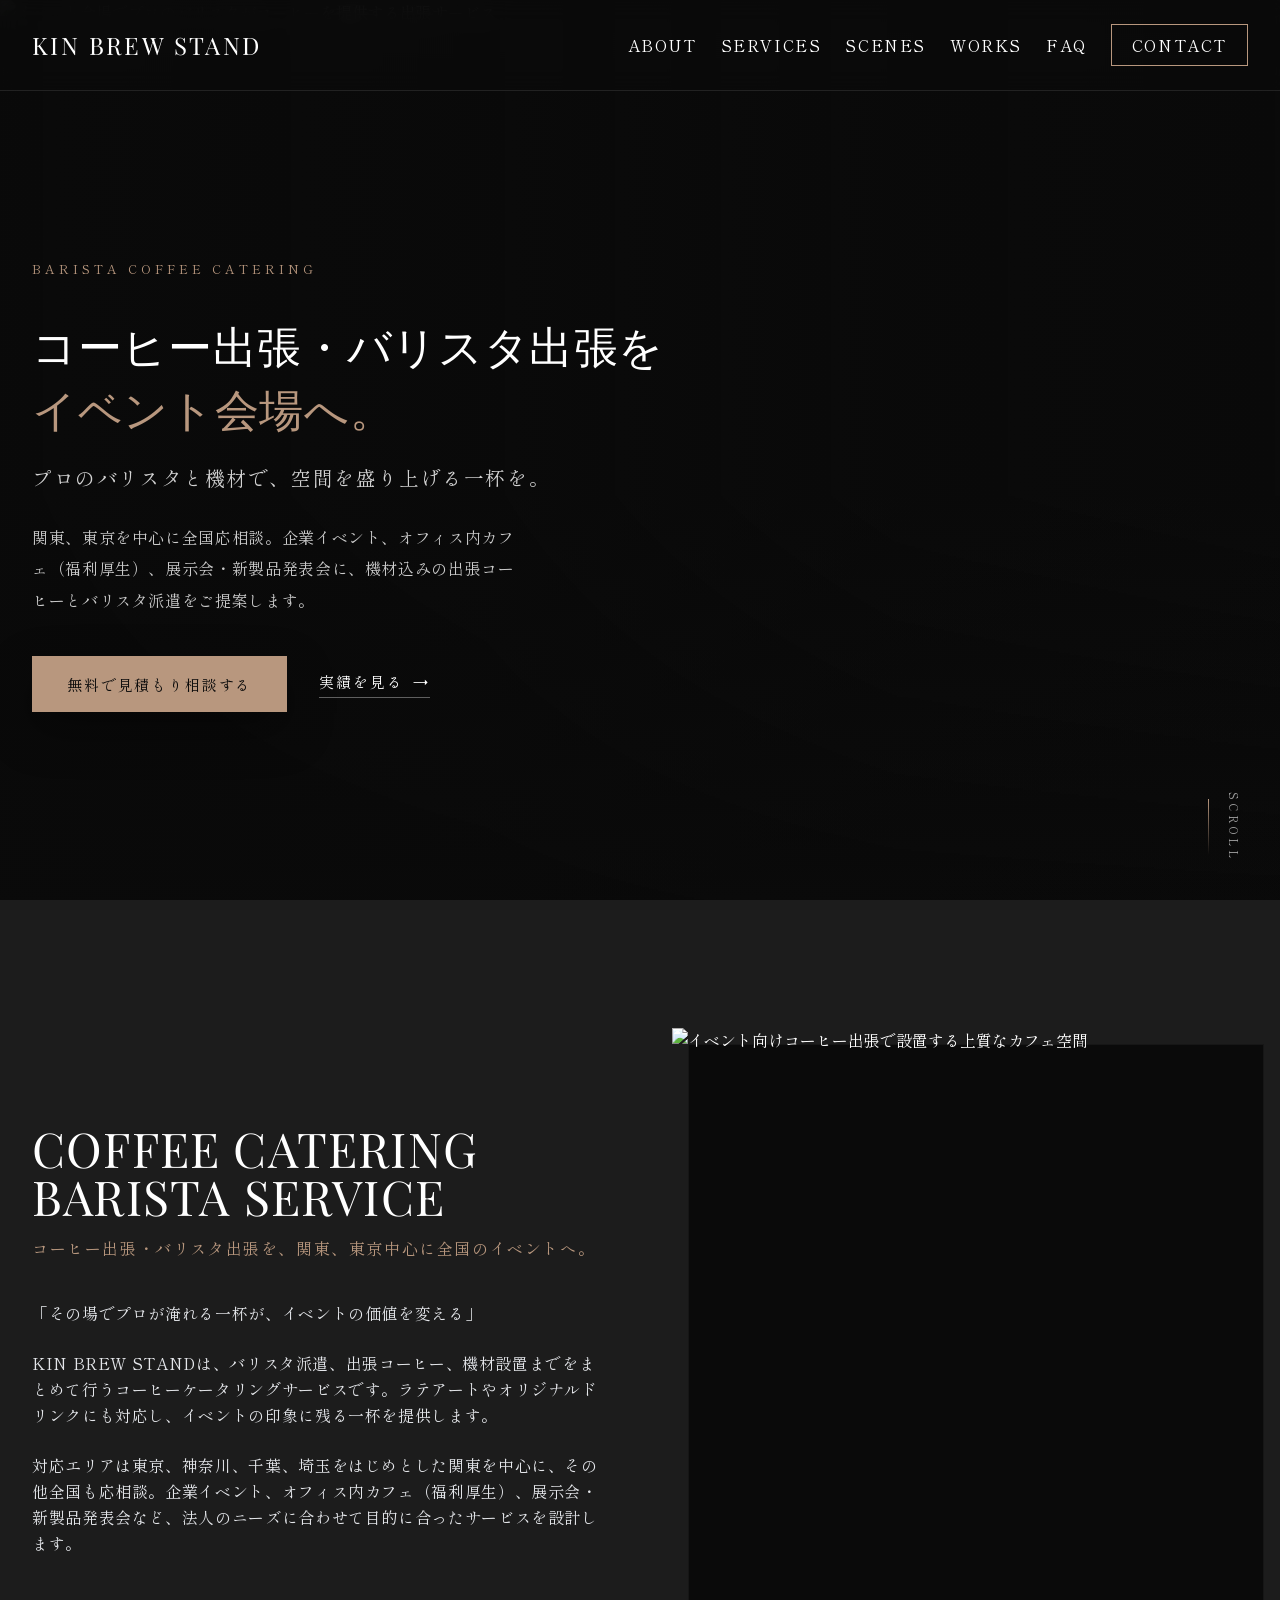
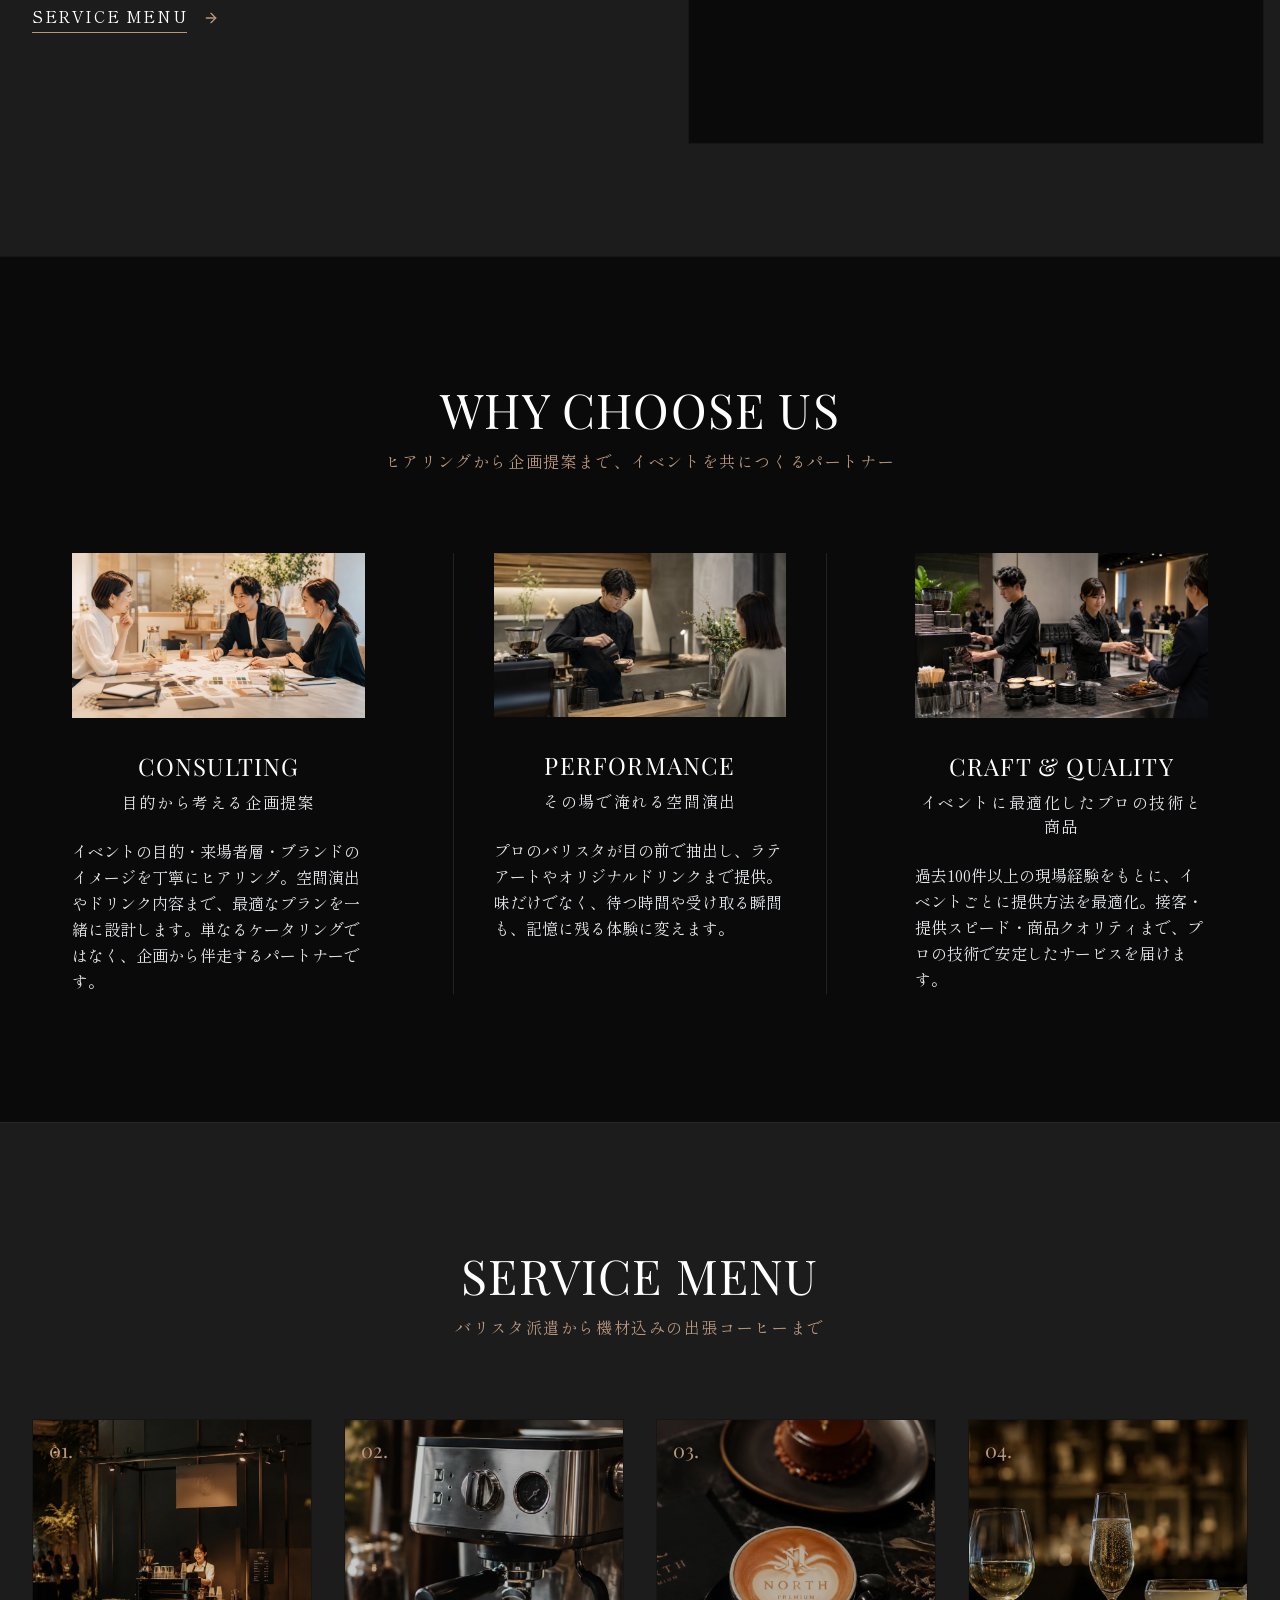
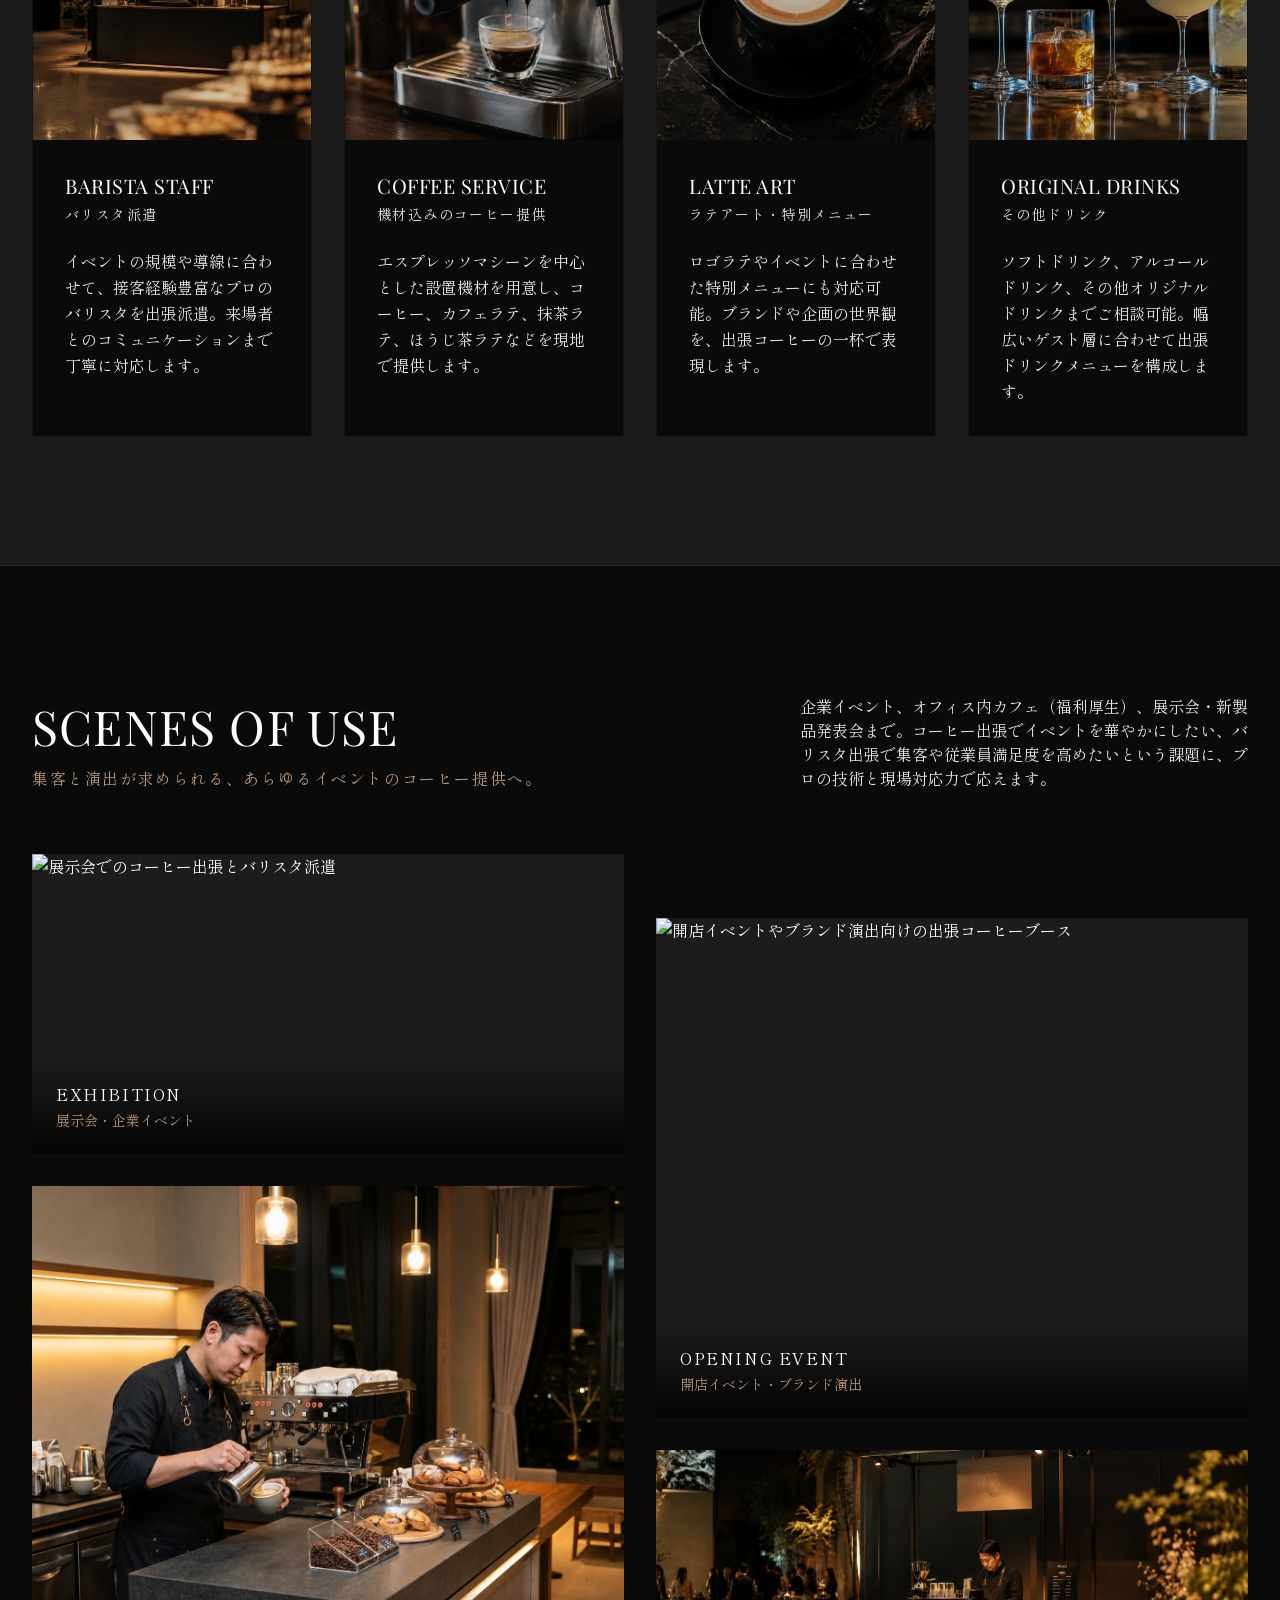
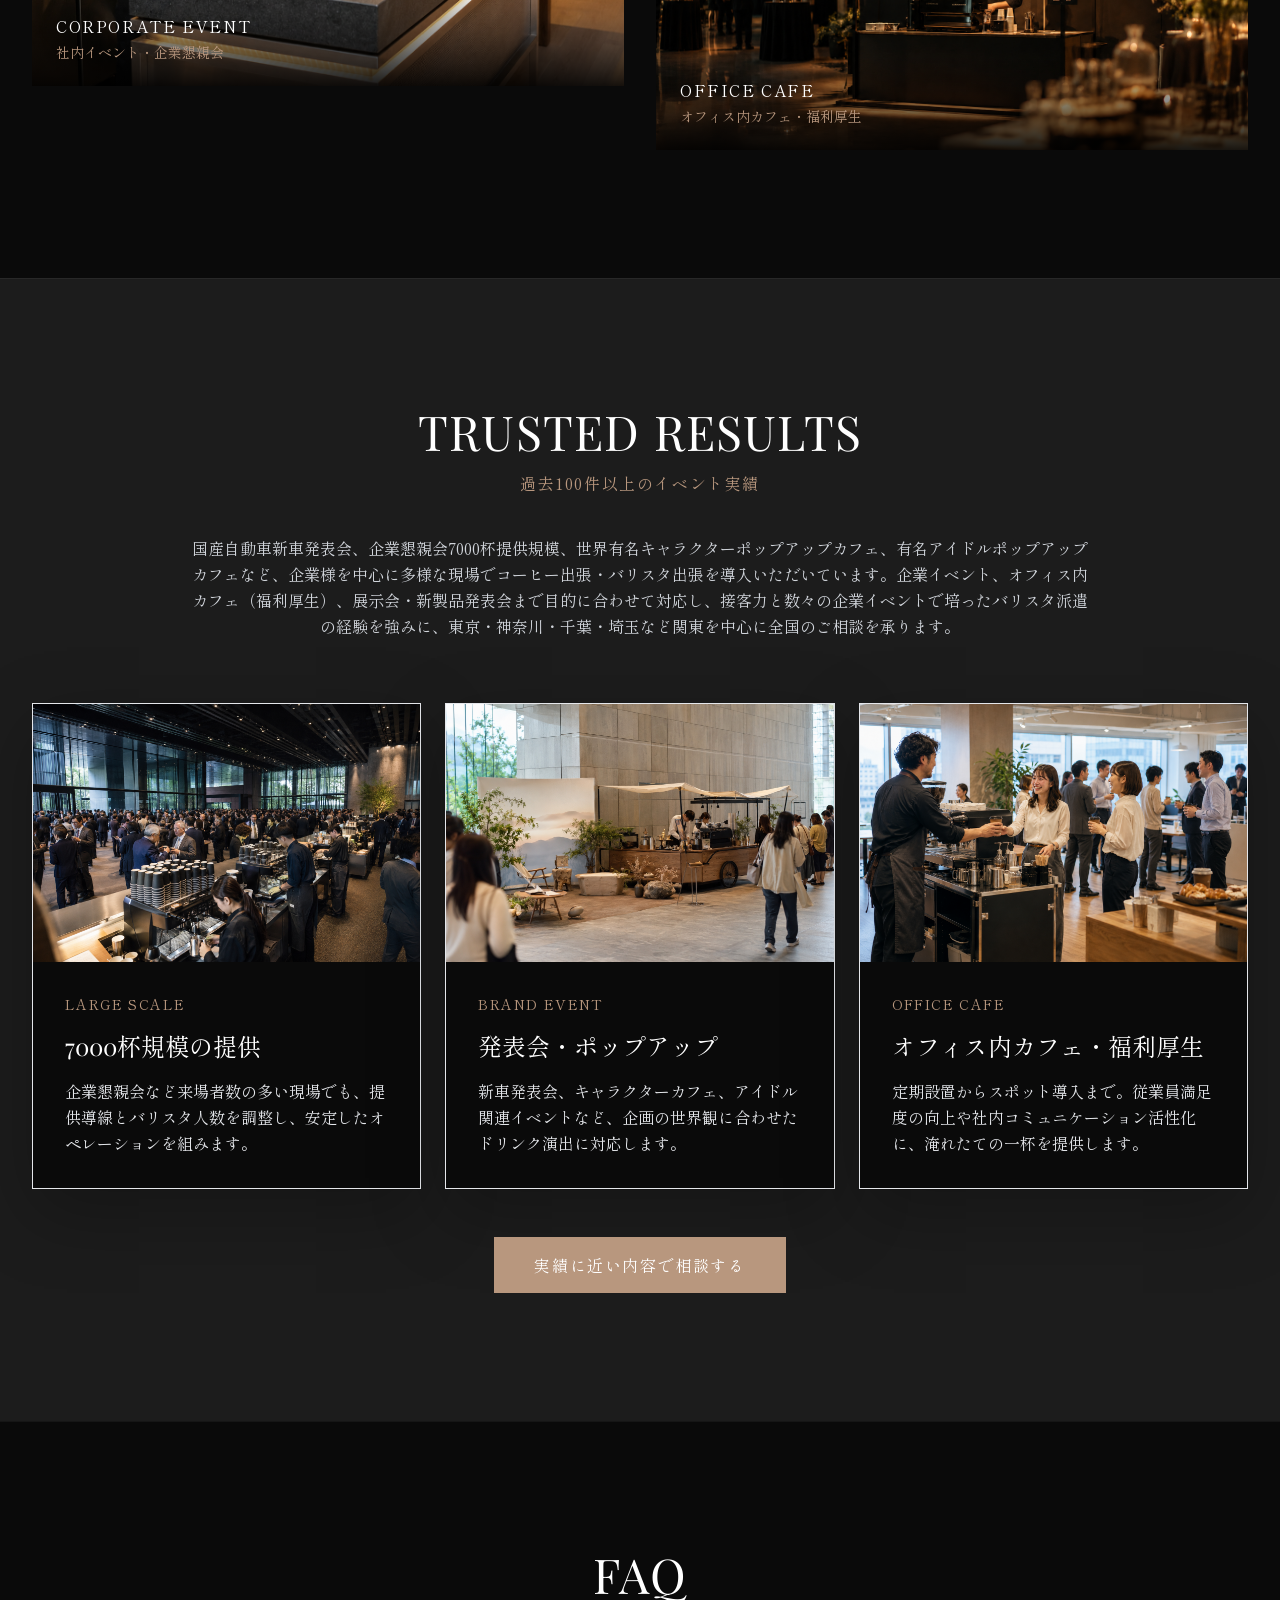
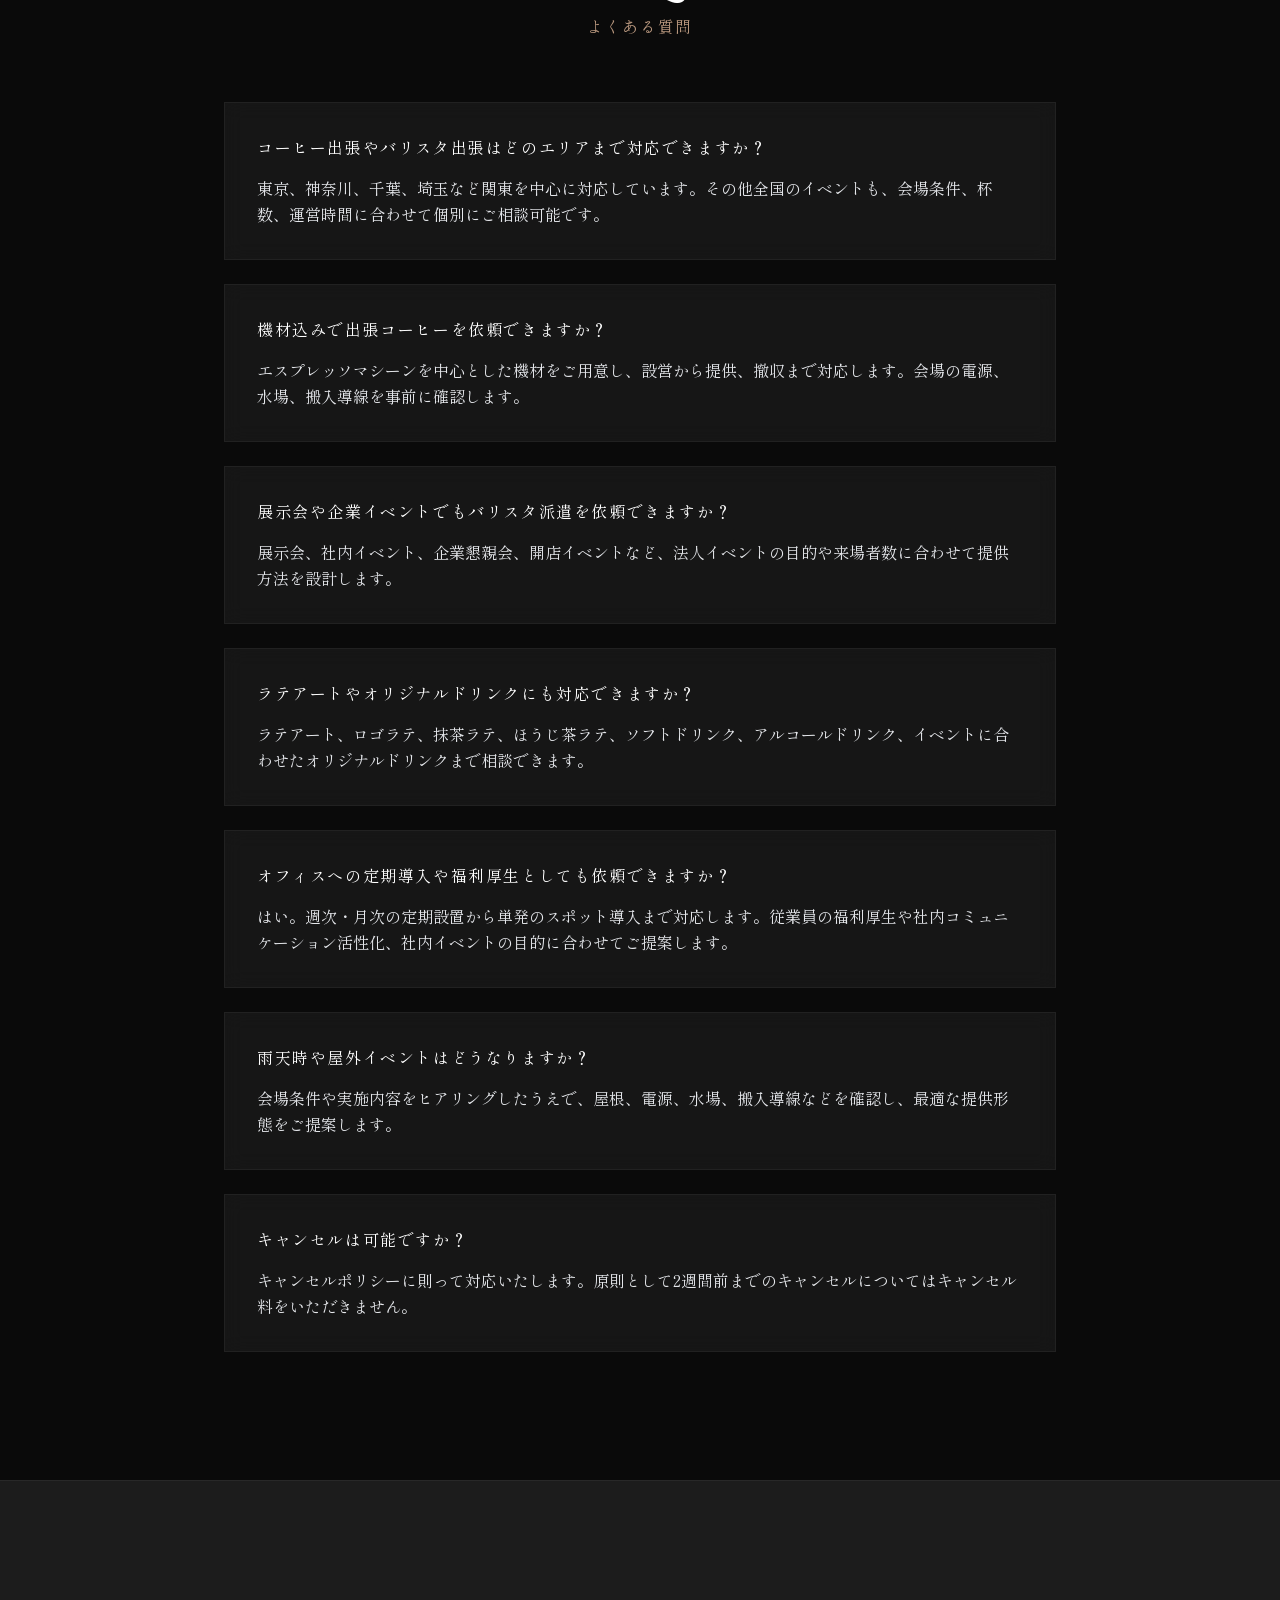
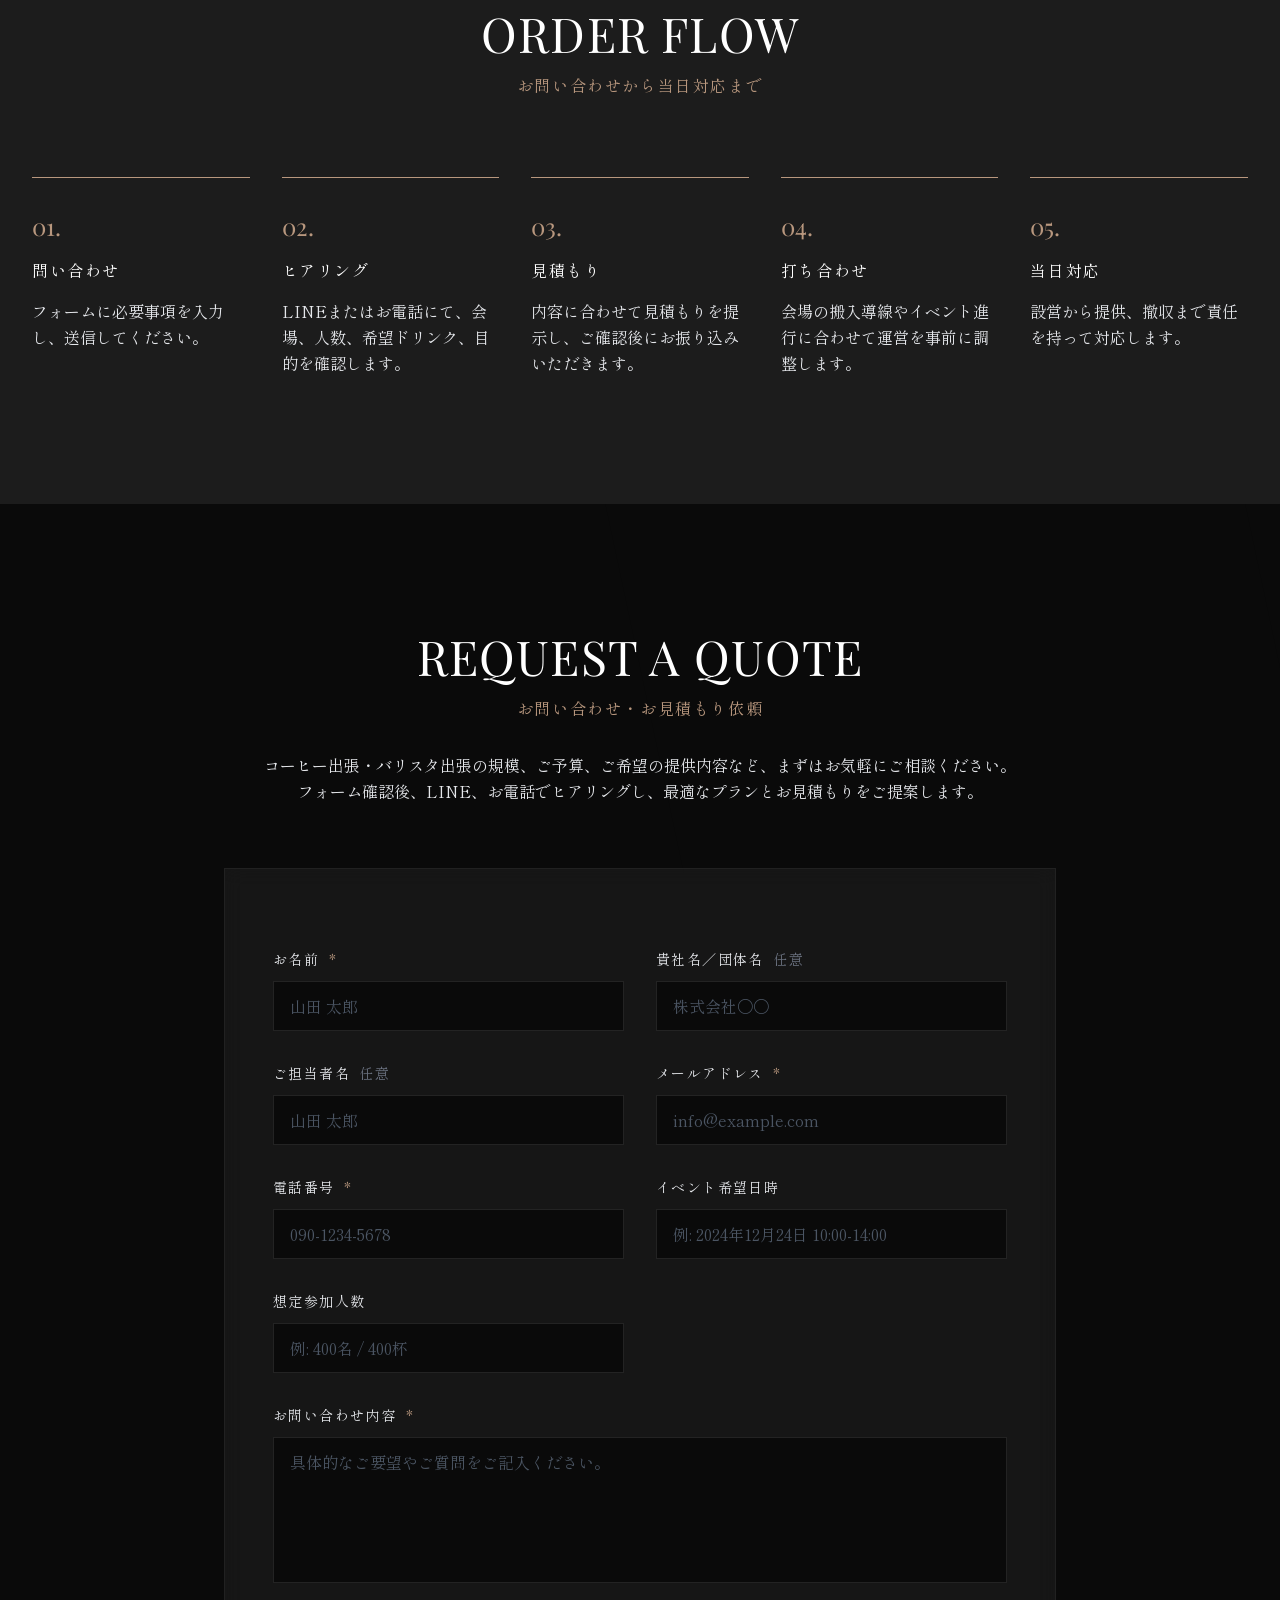
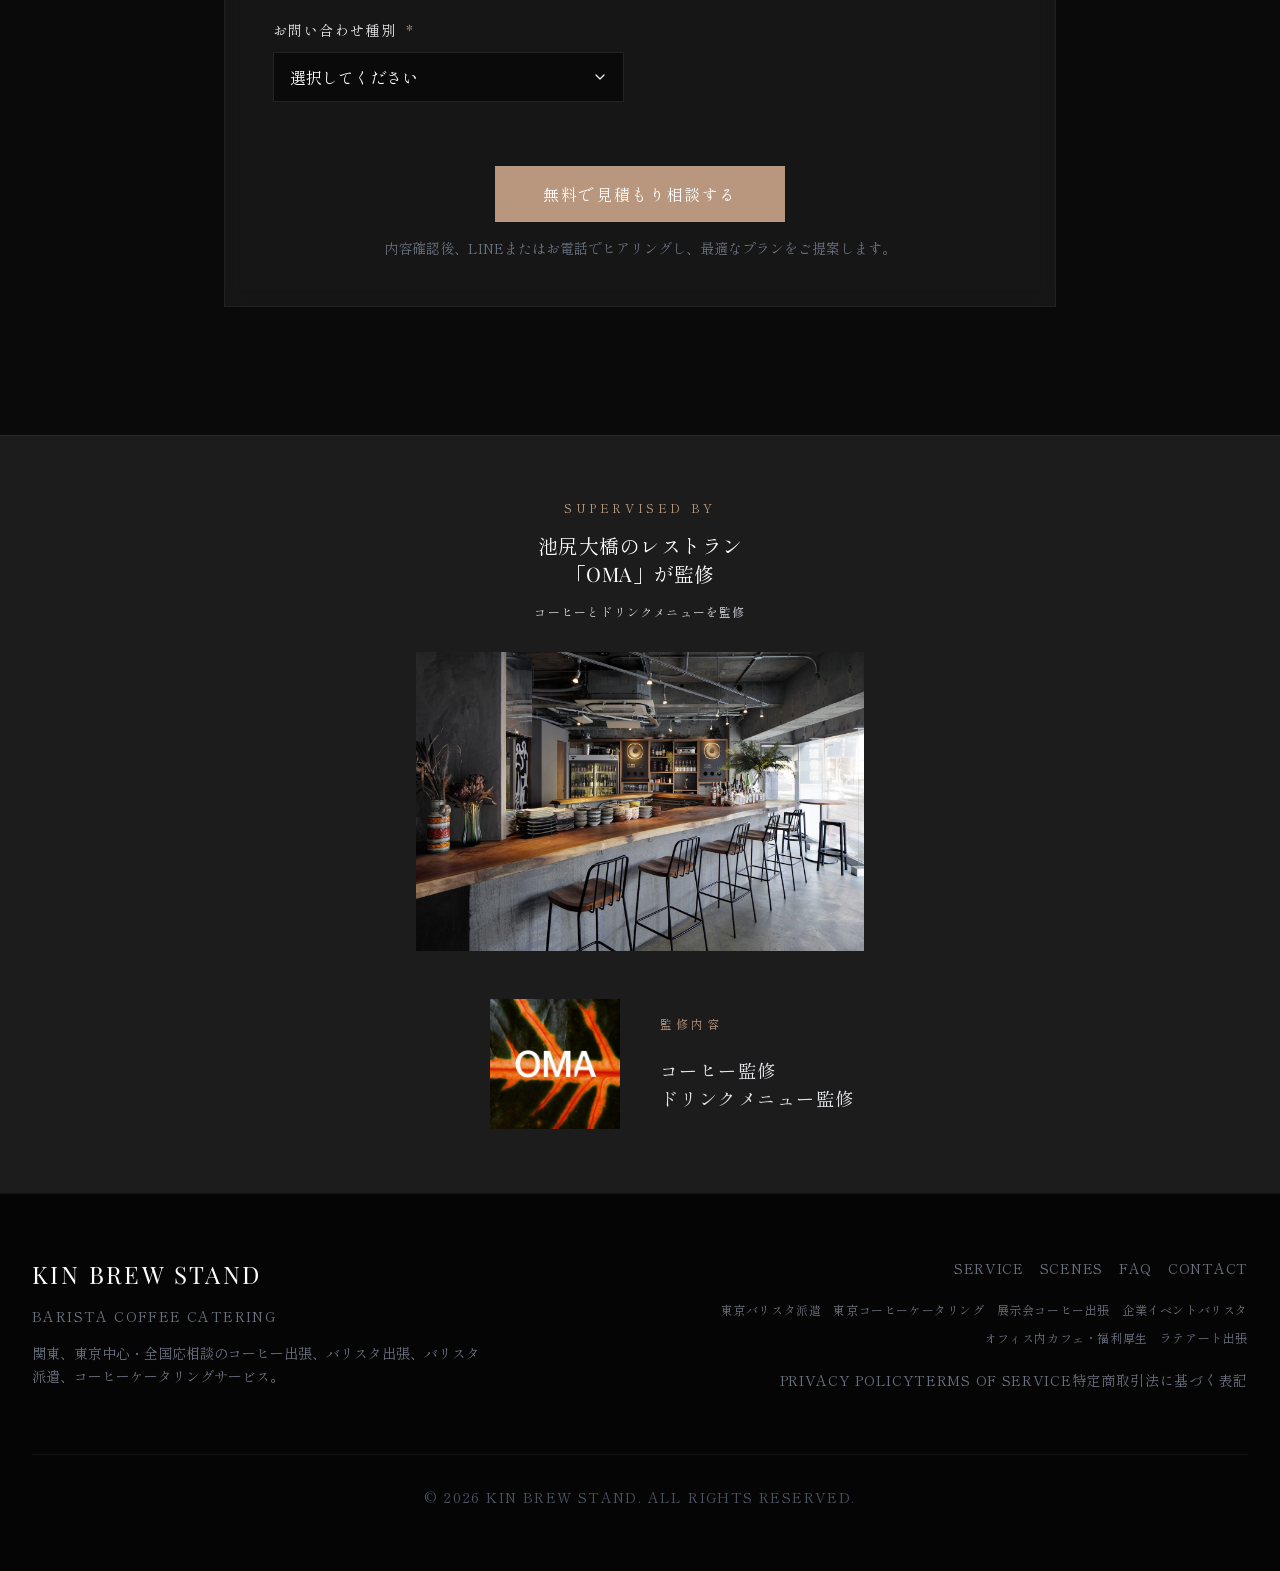
==== commit 79ef0dc8: "運営者プロフィールをページごと削除 - profile.html 削除、全ページのフッター「運営者プロフィール」リンク・case-templateのPROFILEナビを除去 - 構造化データの fou" ====
--- a/index.html
+++ b/index.html
@@ -55,8 +55,6 @@
             "email": "info@kin-brew-stand.com",
             "priceRange": "¥¥",
             "foundingDate": "2026",
-            "founder": {"@id": "https://kin-brew-stand.com/profile.html#person"},
-            "employee": {"@id": "https://kin-brew-stand.com/profile.html#person"},
             "address": {
               "@type": "PostalAddress",
               "addressCountry": "JP",
@@ -1134,7 +1132,7 @@
                   <a class="hover:text-white transition-colors" href="corporate-event-barista.html">企業イベントバリスタ</a>
                   <a class="hover:text-white transition-colors" href="office-coffee.html">オフィス内カフェ・福利厚生</a>
                   <a class="hover:text-white transition-colors" href="latte-art-catering.html">ラテアート出張</a>
-                  <a class="hover:text-white transition-colors" href="profile.html">運営者プロフィール</a>
+                  
                 </div>
                 <div class="flex flex-wrap gap-x-6 gap-y-2 justify-center md:justify-end text-sm text-gray-500 tracking-wider">
                   <a class="hover:text-white transition-colors" href="privacy.html">PRIVACY POLICY</a>
